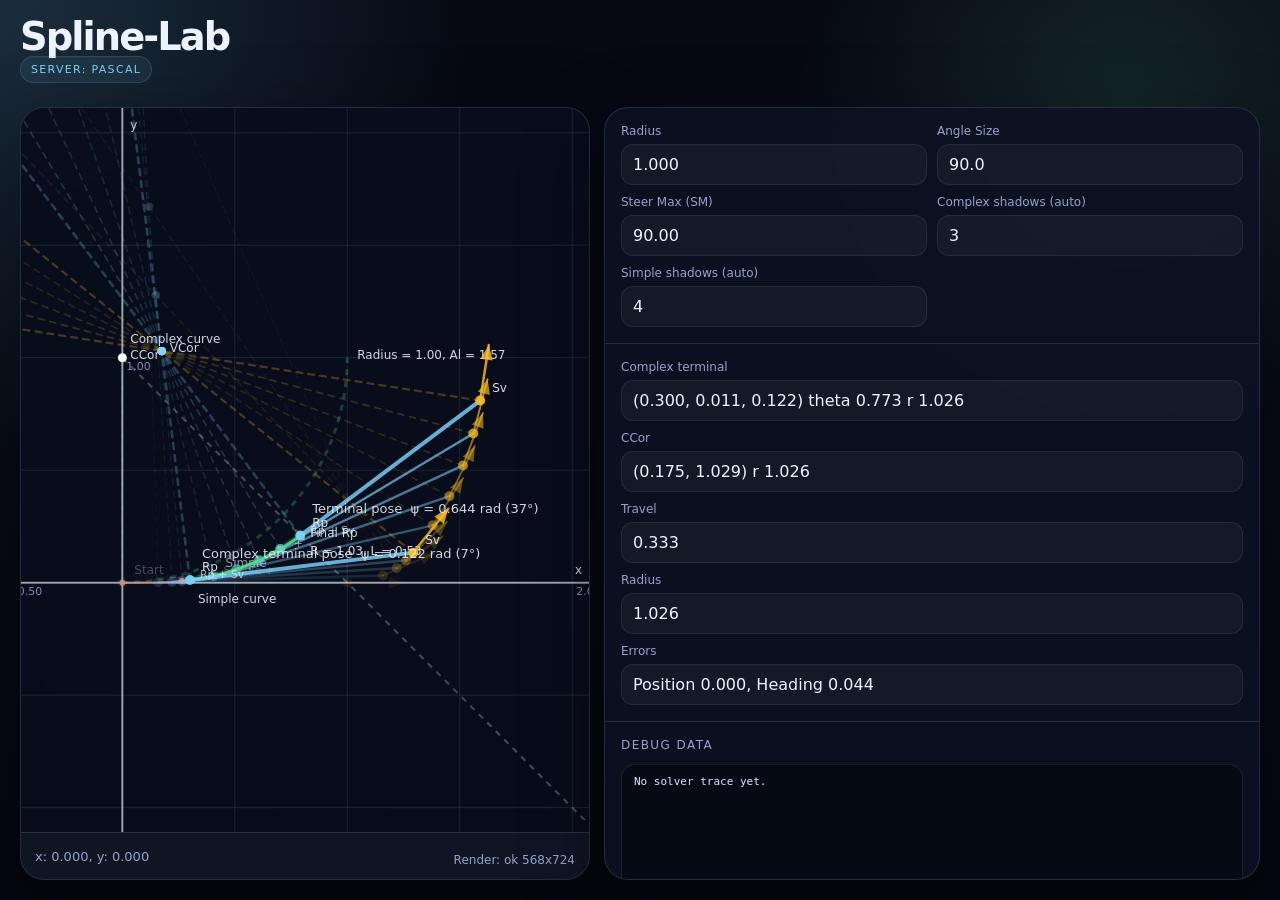
==== spline-lab.html @ 04c1580c "Widen debug pane" ====
<!doctype html>
<html lang="en">
<head>
  <meta charset="utf-8" />
  <meta name="viewport" content="width=device-width, initial-scale=1" />
  <title>Spline-Lab</title>
  <style>
    :root {
      color-scheme: dark;
      --bg: #070b16;
      --bg-2: #0c1224;
      --panel: rgba(13, 18, 34, 0.92);
      --panel-strong: rgba(18, 25, 46, 0.98);
      --line: rgba(157, 173, 212, 0.18);
      --line-strong: rgba(157, 173, 212, 0.28);
      --text: #edf3ff;
      --muted: #95a2c9;
      --accent: #7dd3fc;
      --accent-2: #7ef0bf;
      --warn: #fbbf24;
      --danger: #fb7185;
      --shadow: 0 24px 80px rgba(0, 0, 0, 0.42);
    }
    * { box-sizing: border-box; }
    html, body {
      margin: 0;
      width: 100%;
      min-height: 100%;
      background:
        radial-gradient(circle at top left, rgba(125, 211, 252, 0.18), transparent 30%),
        radial-gradient(circle at 88% 12%, rgba(126, 240, 191, 0.12), transparent 24%),
        linear-gradient(180deg, #060914 0%, var(--bg) 55%, #05070f 100%);
      color: var(--text);
      font-family: Inter, ui-sans-serif, system-ui, -apple-system, BlinkMacSystemFont, "Segoe UI", sans-serif;
      overflow: hidden;
    }
    button, input {
      font: inherit;
    }
    .app {
      height: 100vh;
      display: grid;
      grid-template-rows: auto 1fr;
    }
    .topbar {
      display: flex;
      justify-content: space-between;
      gap: 18px;
      align-items: start;
      padding: 18px 20px 14px;
    }
    .titleblock h1 {
      margin: 0;
      font-size: clamp(24px, 3vw, 40px);
      line-height: 0.98;
      letter-spacing: -0.05em;
    }
    .eyebrow {
      display: inline-flex;
      align-items: center;
      gap: 8px;
      margin-bottom: 10px;
      padding: 6px 10px;
      border-radius: 999px;
      border: 1px solid var(--line);
      background: rgba(125, 211, 252, 0.08);
      color: var(--accent);
      font-size: 11px;
      text-transform: uppercase;
      letter-spacing: 0.12em;
    }
    .status {
      display: flex;
      flex-wrap: wrap;
      justify-content: flex-end;
      gap: 10px;
      color: var(--muted);
      font-size: 13px;
    }
    .pill {
      padding: 8px 10px;
      border-radius: 999px;
      background: rgba(255, 255, 255, 0.04);
      border: 1px solid rgba(255, 255, 255, 0.06);
      backdrop-filter: blur(10px);
    }
    .workspace {
      min-height: 0;
      display: grid;
      grid-template-columns: minmax(0, 1fr) 656px;
      gap: 14px;
      padding: 0 20px 20px;
    }
    .stage-shell, .side {
      min-height: 0;
      border: 1px solid var(--line);
      border-radius: 24px;
      background: var(--panel);
      box-shadow: var(--shadow);
      overflow: hidden;
      backdrop-filter: blur(12px);
    }
    .stage-shell {
      position: relative;
      display: grid;
      grid-template-rows: auto 1fr auto;
    }
    .toolbar {
      display: flex;
      flex-wrap: wrap;
      gap: 10px;
      padding: 14px;
      border-bottom: 1px solid var(--line);
      background: linear-gradient(180deg, rgba(255,255,255,0.03), transparent);
    }
    .toolbar:empty {
      height: 0;
      min-height: 0;
      padding: 0;
      border-bottom: 0;
      background: none;
      overflow: hidden;
    }
    .stage-wrap {
      position: relative;
      min-height: 0;
      overflow: hidden;
    }
    canvas {
      position: absolute;
      inset: 0;
      display: block;
      width: 100%;
      height: 100%;
      cursor: crosshair;
    }
    .hint {
      display: flex;
      justify-content: space-between;
      gap: 12px;
      align-items: center;
      padding: 12px 14px;
      color: var(--muted);
      border-top: 1px solid var(--line);
      font-size: 13px;
      background: rgba(255, 255, 255, 0.02);
    }
    .side {
      display: grid;
      grid-template-rows: auto auto 1fr;
    }
    .side-head {
      padding: 16px;
      border-bottom: 1px solid var(--line);
    }
    .side-head h2 {
      margin: 0;
      font-size: 18px;
      letter-spacing: -0.04em;
    }
    .side-head p {
      margin: 8px 0 0;
      color: var(--muted);
      font-size: 13px;
      line-height: 1.5;
    }
    .panel {
      padding: 16px;
      border-bottom: 1px solid var(--line);
    }
    .panel:last-child {
      border-bottom: 0;
    }
    .panel-title {
      margin: 0 0 12px;
      font-size: 12px;
      text-transform: uppercase;
      letter-spacing: 0.12em;
      color: var(--muted);
    }
    .controls {
      display: grid;
      grid-template-columns: 1fr 1fr;
      gap: 10px;
    }
    .control {
      display: grid;
      gap: 6px;
    }
    .control.full {
      grid-column: 1 / -1;
    }
    .control.compact {
      gap: 4px;
    }
    .control.compact label {
      font-size: 11px;
    }
    label {
      font-size: 12px;
      color: var(--muted);
    }
    input[type="number"], input[type="text"], input[type="color"] {
      width: 100%;
      border-radius: 12px;
      border: 1px solid rgba(255, 255, 255, 0.08);
      background: rgba(255, 255, 255, 0.04);
      color: var(--text);
      padding: 10px 11px;
      outline: none;
    }
    input[type="range"] {
      width: 100%;
    }
    .stats {
      display: grid;
      grid-template-columns: repeat(2, minmax(0, 1fr));
      gap: 10px;
    }
    .stat {
      padding: 12px;
      border-radius: 16px;
      background: rgba(255, 255, 255, 0.03);
      border: 1px solid rgba(255, 255, 255, 0.06);
    }
    .stat .k {
      color: var(--muted);
      font-size: 11px;
      text-transform: uppercase;
      letter-spacing: 0.1em;
    }
    .stat .v {
      margin-top: 8px;
      font-size: 20px;
      font-weight: 700;
      letter-spacing: -0.03em;
    }
    .json {
      width: 100%;
      min-height: 130px;
      resize: vertical;
      border-radius: 14px;
      border: 1px solid rgba(255, 255, 255, 0.08);
      background: rgba(4, 8, 16, 0.6);
      color: #dce7ff;
      padding: 12px;
      font-family: ui-monospace, SFMono-Regular, Menlo, Monaco, Consolas, monospace;
      font-size: 12px;
      line-height: 1.5;
    }
    .debug-data {
      margin: 0;
      padding: 10px 12px;
      min-height: 150px;
      max-height: 280px;
      overflow: auto;
      border-radius: 14px;
      border: 1px solid rgba(255, 255, 255, 0.08);
      background: rgba(4, 8, 16, 0.6);
      color: #dce7ff;
      font-family: ui-monospace, SFMono-Regular, Menlo, Monaco, Consolas, monospace;
      font-size: 11px;
      line-height: 1.28;
      white-space: pre;
    }
    @media (max-width: 1080px) {
      html, body { overflow: auto; }
      .app { height: auto; min-height: 100vh; }
      .workspace {
        grid-template-columns: 1fr;
      }
      .stage-shell {
        min-height: 66vh;
      }
    }
  </style>
</head>
<body>
  <div class="app">
    <header class="topbar">
      <div class="titleblock">
        <h1>Spline-Lab</h1>
        <div class="eyebrow">Server: Pascal</div>
      </div>
    </header>

    <main class="workspace">
      <section class="stage-shell">
        <div class="toolbar" aria-hidden="true"></div>
        <div class="stage-wrap">
          <canvas id="stage"></canvas>
        </div>
        <div class="hint">
          <div id="coordsReadout">x: 0.00, y: 0.00</div>
          <div id="renderStatus" class="sub" style="margin-top: 8px; font-size: 12px;"></div>
        </div>
      </section>

      <aside class="side">
        <section class="panel">
          <div class="controls">
            <div class="control">
              <label for="arcRadius">Radius</label>
              <input id="arcRadius" type="number" min="-100" max="100" step="0.001" value="1.000" inputmode="decimal" />
            </div>
            <div class="control">
              <label for="arcAngle">Angle Size</label>
              <input id="arcAngle" type="number" min="0" max="180" step="0.1" value="90.0" inputmode="decimal" />
            </div>
            <div class="control">
              <label for="arcSteerMax">Steer Max (SM)</label>
              <input id="arcSteerMax" type="number" min="45" max="90" step="1" value="90.00" inputmode="decimal" />
            </div>
            <div class="control">
              <label for="arcComplexShadowCount">Complex shadows (auto)</label>
              <input id="arcComplexShadowCount" type="number" min="0" max="256" step="1" value="0" inputmode="numeric" readonly />
            </div>
            <div class="control">
              <label for="arcSimpleShadowCount">Simple shadows (auto)</label>
              <input id="arcSimpleShadowCount" type="number" min="0" max="256" step="1" value="0" inputmode="numeric" readonly />
            </div>
          </div>
        </section>

        <section class="panel">
          <div id="dependentList" class="controls"></div>
        </section>

        <section class="panel">
          <div class="panel-title">Debug Data</div>
          <pre id="debugData" class="debug-data">No solver trace yet.</pre>
        </section>

      </aside>
    </main>
  </div>

  <script>
    const STORAGE_KEY = "vehicle-vector-lab-state-v1";
    const canvas = document.getElementById("stage");
    const ctx = canvas.getContext("2d");
    const arcRadiusInput = document.getElementById("arcRadius");
    const arcAngleInput = document.getElementById("arcAngle");
    const arcSteerMaxInput = document.getElementById("arcSteerMax");
    const arcComplexShadowCountInput = document.getElementById("arcComplexShadowCount");
    const arcSimpleShadowCountInput = document.getElementById("arcSimpleShadowCount");
    const dependentList = document.getElementById("dependentList");
    const debugData = document.getElementById("debugData");
    const jsonOutput = document.getElementById("jsonOutput");
    const coordsReadout = document.getElementById("coordsReadout");
    const renderStatus = document.getElementById("renderStatus");
    const poseSampleCache = new Map();

    const COLORS = ["#7dd3fc", "#7ef0bf", "#fbbf24", "#fb7185", "#c084fc", "#f97316"];
    const randomId = () => {
      if (window.crypto && typeof crypto.randomUUID === "function") {
        return crypto.randomUUID();
      }
      return `id-${Date.now().toString(36)}-${Math.random().toString(36).slice(2, 10)}`;
    };

    const state = loadState() ?? createDefaultState();
    Object.defineProperty(state, "vehicle", {
      get() {
        return state.Vehicles[0] || null;
      },
      set(value) {
        state.Vehicles[0] = value;
      }
    });
    let needsRender = true;
    let animationFrame = 0;
    let drag = null;
    let dependentListDirty = true;
    let initialized = false;
    let initialVehicleSequenceFitPending = true;

    function createCoord(X = 0, Y = 0, Psi = 0, length = 1, label = "Coord", color = "#7dd3fc") {
      const coord = {
        X: Number(X) || 0,
        Y: Number(Y) || 0,
        Psi: Number(Psi) || 0,
        length: Number.isFinite(Number(length)) ? Number(length) : 1,
        label,
        color
      };
      Object.defineProperties(coord, {
        x: {
          get() { return coord.X; },
          set(value) { coord.X = Number(value) || 0; }
        },
        y: {
          get() { return coord.Y; },
          set(value) { coord.Y = Number(value) || 0; }
        },
        angle: {
          get() { return coord.Psi; },
          set(value) { coord.Psi = Number(value) || 0; }
        }
      });
      return coord;
    }

    function createVehicle(overrides = {}) {
      const vehicle = {
        Rp: overrides.Rp ? normalizeCoord(overrides.Rp, { label: "Rp", length: 1, color: "#7dd3fc" }) : createCoord(0, 0, 0, 1, "Rp", "#7dd3fc"),
        Sp: overrides.Sp ? normalizeCoord(overrides.Sp, { label: "Sp", length: 0.25, color: "#fbbf24" }) : createCoord(0, 0, 0, 0.25, "Sp", "#fbbf24"),
        sl: Number.isFinite(Number(overrides.sl)) ? Number(overrides.sl) : Math.PI / 4
      };
      Object.defineProperty(vehicle, "headingChange", {
        enumerable: false,
        get() {
          return Number(vehicle.Sp?.Psi) || 0;
        },
        set(value) {
          if (!vehicle.Sp) {
            vehicle.Sp = createCoord(0, 0, 0, 0.25, "Sp", "#fbbf24");
          }
          vehicle.Sp.Psi = Number(value) || 0;
        }
      });
      Object.defineProperty(vehicle, "finalPose", {
        enumerable: false,
        configurable: true,
        writable: true,
        value: overrides.finalPose || null
      });
      return vehicle;
    }

    function createAnchorVehicle(sl = Math.PI / 4) {
      return createVehicle({
        Rp: createCoord(0, 0, 0, 1, "Rp", "#7dd3fc"),
        Sp: createCoord(0, 0, 0, 0.25, "Sp", "#fbbf24"),
        sl
      });
    }

    function createDefaultState() {
      return {
        view: { scale: 150, offsetX: 0, offsetY: 0 },
        radius: 4,
        ui: { guides: true, vehicle: true },
        arc: { radius: 1, deltaPsi: Math.PI / 2, angle: Math.PI / 2, length: Math.PI / 2, steerMax: Math.PI / 2, shadowCountComplex: null, shadowCountSimple: null },
        Vehicles: [createAnchorVehicle()],
        vehicleCopies: [],
        simpleVehicleCopies: [],
        simpleArcSolution: null,
        simpleArcTrace: null,
        selectedId: null,
        vectors: []
      };
    }

    function loadState() {
      try {
        const raw = localStorage.getItem(STORAGE_KEY);
        if (!raw) return null;
        const parsed = JSON.parse(raw);
        if (!parsed || typeof parsed !== "object") return null;
        const defaultState = createDefaultState();
        const parsedVehicle = parsed.vehicle || {};
        const parsedVehicles = Array.isArray(parsed.Vehicles) ? parsed.Vehicles : (parsed.vehicle ? [parsed.vehicle] : []);
        const normalizedVehicles = parsedVehicles.length
          ? parsedVehicles.map(normalizeVehicle)
          : defaultState.Vehicles.map(normalizeVehicle);
        if (normalizedVehicles[0]) {
          normalizedVehicles[0] = createAnchorVehicle(normalizedVehicles[0].sl);
        }
        return {
          ...defaultState,
          ...parsed,
          radius: Number.isFinite(Number(parsed.radius))
            ? Number(parsed.radius)
            : (Number.isFinite(Number(parsedVehicle.radius))
              ? Number(parsedVehicle.radius)
              : defaultState.radius),
          view: { ...defaultState.view, ...(parsed.view || {}) },
          ui: { ...defaultState.ui, ...(parsed.ui || {}), vehicle: true },
          arc: {
            ...defaultState.arc,
            ...(parsed.arc || {}),
            shadowCountComplex: Number.isFinite(Number(parsed.arc?.shadowCountComplex))
              ? Number(parsed.arc.shadowCountComplex)
              : defaultState.arc.shadowCountComplex,
            shadowCountSimple: Number.isFinite(Number(parsed.arc?.shadowCountSimple))
              ? Number(parsed.arc.shadowCountSimple)
              : defaultState.arc.shadowCountSimple,
            steerMax: normalizeSteerMax(Number.isFinite(Number(parsed.arc?.steerMax))
              ? Number(parsed.arc.steerMax)
              : defaultState.arc.steerMax),
            deltaPsi: snapDeltaPsiToWholeDegrees(Number.isFinite(Number(parsed.arc?.deltaPsi))
              ? Number(parsed.arc.deltaPsi)
              : (Number.isFinite(Number(parsed.arc?.angle))
                ? Number(parsed.arc.angle)
                : (Number.isFinite(Number(parsed.arc?.length)) && Number.isFinite(Number(parsed.arc?.radius))
                  ? Number(parsed.arc.length) / Math.max(1e-9, Math.abs(Number(parsed.arc.radius)))
                  : defaultState.arc.deltaPsi))),
            angle: snapDeltaPsiToWholeDegrees(Number.isFinite(Number(parsed.arc?.deltaPsi))
              ? Number(parsed.arc.deltaPsi)
              : (Number.isFinite(Number(parsed.arc?.angle))
                ? Number(parsed.arc.angle)
                : (Number.isFinite(Number(parsed.arc?.length)) && Number.isFinite(Number(parsed.arc?.radius))
                  ? Number(parsed.arc.length) / Math.max(1e-9, Math.abs(Number(parsed.arc.radius)))
                  : defaultState.arc.angle))),
            length: Math.abs(Number(Number.isFinite(Number(parsed.arc?.radius)) ? Number(parsed.arc.radius) : defaultState.arc.radius))
              * snapDeltaPsiToWholeDegrees(Number.isFinite(Number(parsed.arc?.deltaPsi))
                ? Number(parsed.arc.deltaPsi)
                : (Number.isFinite(Number(parsed.arc?.angle))
                  ? Number(parsed.arc.angle)
                  : (Number.isFinite(Number(parsed.arc?.length)) && Number.isFinite(Number(parsed.arc?.radius))
                    ? Number(parsed.arc.length) / Math.max(1e-9, Math.abs(Number(parsed.arc.radius)))
                    : defaultState.arc.deltaPsi)))
          },
          Vehicles: normalizedVehicles,
        vehicleCopies: [],
        simpleVehicleCopies: [],
        simpleArcSolution: null,
        simpleArcTrace: null,
        vectors: normalizeVectors(Array.isArray(parsed.vectors) ? parsed.vectors : defaultState.vectors),
      };
      } catch {
        return null;
      }
    }

    function normalizeCoord(coord, defaults = {}) {
      const X = Number.isFinite(Number(coord?.X)) ? Number(coord.X) : (Number.isFinite(Number(coord?.x)) ? Number(coord.x) : Number(defaults.X) || 0);
      const Y = Number.isFinite(Number(coord?.Y)) ? Number(coord.Y) : (Number.isFinite(Number(coord?.y)) ? Number(coord.y) : Number(defaults.Y) || 0);
      const Psi = Number.isFinite(Number(coord?.Psi)) ? Number(coord.Psi) : (Number.isFinite(Number(coord?.angle)) ? Number(coord.angle) : Number(defaults.Psi) || 0);
      const length = Number.isFinite(Number(coord?.length)) ? Number(coord.length) : (Number.isFinite(Number(defaults.length)) ? Number(defaults.length) : 1);
      const label = coord?.label || defaults.label || "Coord";
      const color = coord?.color || defaults.color || "#7dd3fc";
      return createCoord(X, Y, Psi, length, label, color);
    }

    function normalizeVehicle(vehicle) {
      const raw = vehicle || {};
      const rpSource = raw.Rp || raw.rp || raw.rear || raw;
      const spSource = raw.Sp || raw.sp || {};
      const rp = normalizeCoord(rpSource, { label: "Rp", length: 1, color: "#7dd3fc" });
      const sp = normalizeCoord(spSource, { label: "Sp", length: 0.25, color: "#fbbf24" });
      if (!Number.isFinite(Number(spSource?.Psi)) && Number.isFinite(Number(raw.headingChange))) {
        sp.Psi = Number(raw.headingChange) || 0;
      }
      if (!Number.isFinite(Number(sp.Psi))) {
        sp.Psi = 0;
      }
      return createVehicle({
        Rp: rp,
        Sp: sp,
        sl: Number.isFinite(Number(raw.sl)) ? Number(raw.sl) : 0.01,
        finalPose: null
      });
    }

    function normalizeVector(vector) {
      const angle = Number(vector?.angle) || 0;
      return {
        ...vector,
        angle: Math.abs(angle) > Math.PI * 2 ? degToRad(angle) : angle
      };
    }

    function normalizeVectors(vectors) {
      const cleaned = [];
      for (const vector of vectors) {
        const normalized = normalizeVector(vector);
        if (normalized.label === "Veh" || normalized.label === "Vehicle vector" || normalized.label === "Heading" || normalized.label === "Sv" || normalized.label === "Steer vector") continue;
        cleaned.push(normalized);
      }
      return cleaned;
    }

    function isSteerVector(vector) {
      return vector?.label === "Sv" || vector?.label === "Steer vector";
    }

    function isThetaVector(vector) {
      return isSteerVector(vector);
    }

    function normalizeVehicleCopies(copies) {
      return copies
        .map(copy => ({
          id: copy?.id || randomId(),
          x: Number(copy?.x) || 0,
          y: Number(copy?.y) || 0,
          angle: Number(copy?.angle) || 0,
          theta: Number(copy?.theta) || 0,
          radius: Number(copy?.radius) || 0,
          curveLength: Number(copy?.curveLength) || 0,
          label: copy?.label || "Veh",
          steerLabel: copy?.steerLabel || "Sv"
        }))
        .filter(copy => Number.isFinite(copy.x) && Number.isFinite(copy.y) && Number.isFinite(copy.angle));
    }

    const vehiclePoseQuadratureNodes = [
      -0.9602898564975363,
      -0.7966664774136267,
      -0.525532409916329,
      -0.1834346424956498,
      0.1834346424956498,
      0.525532409916329,
      0.7966664774136267,
      0.9602898564975363
    ];

    const vehiclePoseQuadratureWeights = [
      0.10122853629037626,
      0.22238103445337448,
      0.31370664587788727,
      0.36268378337836196,
      0.36268378337836196,
      0.31370664587788727,
      0.22238103445337448,
      0.10122853629037626
    ];

    const vehiclePoseBesselCache = {
      slew: NaN,
      limit: -1,
      values: []
    };

    function complexAdd(a, b) {
      return { re: a.re + b.re, im: a.im + b.im };
    }

    function complexScale(a, scale) {
      return { re: a.re * scale, im: a.im * scale };
    }

    function complexMul(a, b) {
      return {
        re: a.re * b.re - a.im * b.im,
        im: a.re * b.im + a.im * b.re
      };
    }

    function complexExp(angle) {
      return { re: Math.cos(angle), im: Math.sin(angle) };
    }

    function powMinusI(power) {
      switch ((((power % 4) + 4) % 4)) {
        case 0: return { re: 1, im: 0 };
        case 1: return { re: 0, im: -1 };
        case 2: return { re: -1, im: 0 };
        default: return { re: 0, im: 1 };
      }
    }

    function besselJ(order, x) {
      const n = Math.abs(Math.trunc(order));
      if (x === 0) return n === 0 ? 1 : 0;
      let term = Math.pow(x / 2, n) / factorial(n);
      let sum = term;
      const x2 = -(x * x) / 4;
      for (let m = 1; m < 80; m += 1) {
        term *= x2 / (m * (m + n));
        sum += term;
        if (Math.abs(term) < Math.abs(sum) * 1e-13 + 1e-15) break;
      }
      return order < 0 && (n % 2 === 1) ? -sum : sum;
    }

    function factorial(n) {
      let result = 1;
      for (let i = 2; i <= n; i += 1) result *= i;
      return result;
    }

    function getBesselTable(slew, limit) {
      if (vehiclePoseBesselCache.slew === slew && vehiclePoseBesselCache.limit >= limit) {
        return vehiclePoseBesselCache.values;
      }
      const values = [];
      for (let order = 0; order <= limit; order += 1) {
        values[order] = besselJ(order, 1 / slew);
      }
      vehiclePoseBesselCache.slew = slew;
      vehiclePoseBesselCache.limit = limit;
      vehiclePoseBesselCache.values = values;
      return values;
    }

    function integrateVehiclePoseFront(vehicleVector, distance) {
      const slew = Number(state.vehicle.sl) || 0;
      const invSlew = 1 / slew;
      const phase = invSlew;
      const travel = distance;
      const phaseSpan = slew * travel;
      const harmonicLimit = Math.max(12, Math.ceil(Math.abs(invSlew) + 24));
      const besselValues = getBesselTable(slew, harmonicLimit + 1);
      let integral = { re: 0, im: 0 };

      for (let m = -harmonicLimit; m <= harmonicLimit; m += 1) {
        const besselOrder = m - 1;
        const besselValue = besselValues[Math.abs(besselOrder)] || 0;
        const besselTerm = besselOrder < 0 && (Math.abs(besselOrder) % 2 === 1) ? -besselValue : besselValue;
        const harmonic = m === 0
          ? { re: phaseSpan, im: 0 }
          : {
              re: Math.sin(m * phaseSpan) / m,
              im: (1 - Math.cos(m * phaseSpan)) / m
            };
        const term = complexMul(
          complexMul(powMinusI(m - 1), { re: besselTerm, im: 0 }),
          harmonic
        );
        integral = complexAdd(integral, term);
      }

      integral = complexScale(integral, 1 / slew);
      const front = complexMul(complexExp(phase), integral);
      const bodyDelta = (2 * Math.sin(phaseSpan / 2) ** 2) / slew;
      const bodyVector = complexExp(bodyDelta);
      const localRear = {
        re: 1 + front.re - bodyVector.re,
        im: front.im - bodyVector.im
      };
      return {
        x: localRear.re,
        y: localRear.im,
        angle: bodyDelta,
        theta: slew * travel
      };
    }

    function integrateVehiclePoseFallback(vehicleVector, distance) {
      const slew = Number(state.vehicle.sl) || 0;
      const travel = distance;
      const bodyDelta = slew === 0 ? 0 : (2 * Math.sin((slew * travel) / 2) ** 2) / slew;
      const integralNodes = vehiclePoseQuadratureNodes;
      const integralWeights = vehiclePoseQuadratureWeights;
      const halfTravel = travel / 2;
      let frontX = 1;
      let frontY = 0;

      for (let i = 0; i < integralNodes.length; i += 1) {
        const s = halfTravel * (integralNodes[i] + 1);
        const phase = slew * s + (slew === 0 ? 0 : (2 * Math.sin((slew * s) / 2) ** 2) / slew);
        frontX += integralWeights[i] * Math.cos(phase) * halfTravel;
        frontY += integralWeights[i] * Math.sin(phase) * halfTravel;
      }

      const rearX = frontX - Math.cos(bodyDelta);
      const rearY = frontY - Math.sin(bodyDelta);
      return {
        x: rearX,
        y: rearY,
        angle: bodyDelta,
        theta: slew * travel
      };
    }

    function sampleVehiclePose(vehicleVector, distance) {
      const curveLength = Math.max(0, getCurveLengthFromGeometry(getVehicleGeometry()));
      const slew = Number(state.vehicle.sl) || 0;
      const baseX = Number(vehicleVector?.x) || 0;
      const baseY = Number(vehicleVector?.y) || 0;
      const localPose = Math.abs(slew) < 0.001
        ? integrateVehiclePoseFallback(vehicleVector, distance)
        : integrateVehiclePoseFront(vehicleVector, distance);
      const baseAngle = Number(vehicleVector?.angle) || 0;
      const cosBase = Math.cos(baseAngle);
      const sinBase = Math.sin(baseAngle);
      return {
        x: baseX + localPose.x * cosBase - localPose.y * sinBase,
        y: baseY + localPose.x * sinBase + localPose.y * cosBase,
        angle: baseAngle + localPose.angle,
        theta: localPose.theta,
        radius: Number(state.radius) || 0,
        curveLength
      };
    }

    function buildVehicleCopies(vehicleVector = getVehicleVector(), terminalPose = getActiveVehicle()?.finalPose, curveLengthOverride = getCurveLengthFromGeometry(getVehicleGeometry())) {
      if (!vehicleVector) return [];
      const curveLength = Math.max(0, Number(curveLengthOverride) || 0);
      const slew = Number(getActiveVehicle()?.sl) || 0;
      return buildVehicleCopiesForSlew(vehicleVector, curveLength, slew, Number(state.radius) || 0, terminalPose);
    }

    function buildVehicleCopiesForSlew(vehicleVector, curveLength, slew, radius = 0, terminalPose = null) {
      const sampleCount = curveLength === 0 ? 1 : Math.max(6, Math.ceil(curveLength * 4));
      const copies = [];
      for (let i = 0; i < sampleCount; i += 1) {
        const t = sampleCount === 1 ? 0 : i / (sampleCount - 1);
        const pose = sampleVehiclePoseForSlew(vehicleVector, curveLength * t, slew, curveLength, radius);
        copies.push({
          id: `vehicle-copy-${sampleCount}-${i}`,
          x: pose.x,
          y: pose.y,
          angle: pose.angle,
          theta: i === 0 ? 0 : pose.theta,
          radius: pose.radius,
          curveLength: pose.curveLength,
          label: "Veh",
          steerLabel: "Sv",
          pathDistance: curveLength * t
        });
      }
      return copies;
    }

    function sampleVehiclePoseForSlew(vehicleVector, distance, slew = 0, curveLength = 0, radius = 0) {
      const baseX = Number(vehicleVector?.x) || 0;
      const baseY = Number(vehicleVector?.y) || 0;
      const baseAngle = Number(vehicleVector?.angle) || 0;
      const cacheKey = [
        baseX,
        baseY,
        baseAngle,
        Number(distance) || 0,
        Number(slew) || 0,
        Number(curveLength) || 0,
        Number(radius) || 0
      ].join("|");
      if (poseSampleCache.has(cacheKey)) {
        return { ...poseSampleCache.get(cacheKey) };
      }

      try {
        const params = new URLSearchParams({
          baseX: String(baseX),
          baseY: String(baseY),
          baseAngle: String(baseAngle),
          distance: String(Number(distance) || 0),
          slew: String(Number(slew) || 0),
          curveLength: String(Number(curveLength) || 0),
          radius: String(Number(radius) || 0)
        });
        const xhr = new XMLHttpRequest();
        xhr.open("GET", `/api/sample-pose?${params.toString()}`, false);
        xhr.send(null);
        if (xhr.status >= 200 && xhr.status < 300 && xhr.responseText) {
          const parsed = JSON.parse(xhr.responseText);
          const pose = parsed?.pose || null;
          if (pose) {
            const result = {
              x: Number(pose.x) || 0,
              y: Number(pose.y) || 0,
              angle: Number(pose.angle) || 0,
              theta: Number(pose.theta) || 0,
              radius: Number(pose.radius) || 0,
              curveLength: Number(pose.curveLength) || 0
            };
            poseSampleCache.set(cacheKey, result);
            return { ...result };
          }
        }
      } catch (error) {
        // Fall back to the local integrator if the server API is unavailable.
      }

      const localPose = Math.abs(slew) < 0.001
        ? integrateVehiclePoseFallbackForSlew(slew, distance)
        : integrateVehiclePoseFrontForSlew(slew, distance);
      const cosBase = Math.cos(baseAngle);
      const sinBase = Math.sin(baseAngle);
      const result = {
        x: baseX + localPose.x * cosBase - localPose.y * sinBase,
        y: baseY + localPose.x * sinBase + localPose.y * cosBase,
        angle: baseAngle + localPose.angle,
        theta: localPose.theta,
        radius,
        curveLength
      };
      poseSampleCache.set(cacheKey, result);
      return { ...result };
    }

    function integrateVehiclePoseFrontForSlew(slew, distance) {
      const invSlew = 1 / slew;
      const phase = invSlew;
      const travel = distance;
      const phaseSpan = slew * travel;
      const harmonicLimit = Math.max(12, Math.ceil(Math.abs(invSlew) + 24));
      const besselValues = getBesselTable(slew, harmonicLimit + 1);
      let integral = { re: 0, im: 0 };

      for (let m = -harmonicLimit; m <= harmonicLimit; m += 1) {
        const besselOrder = m - 1;
        const besselValue = besselValues[Math.abs(besselOrder)] || 0;
        const besselTerm = besselOrder < 0 && (Math.abs(besselOrder) % 2 === 1) ? -besselValue : besselValue;
        const harmonic = m === 0
          ? { re: phaseSpan, im: 0 }
          : {
              re: Math.sin(m * phaseSpan) / m,
              im: (1 - Math.cos(m * phaseSpan)) / m
            };
        const term = complexMul(
          complexMul(powMinusI(m - 1), { re: besselTerm, im: 0 }),
          harmonic
        );
        integral = complexAdd(integral, term);
      }

      integral = complexScale(integral, 1 / slew);
      const front = complexMul(complexExp(phase), integral);
      const bodyDelta = (2 * Math.sin(phaseSpan / 2) ** 2) / slew;
      const bodyVector = complexExp(bodyDelta);
      const localRear = {
        re: 1 + front.re - bodyVector.re,
        im: front.im - bodyVector.im
      };
      return {
        x: localRear.re,
        y: localRear.im,
        angle: bodyDelta,
        theta: slew * travel
      };
    }

    function integrateVehiclePoseFallbackForSlew(slew, distance) {
      const travel = distance;
      const bodyDelta = slew === 0 ? 0 : (2 * Math.sin((slew * travel) / 2) ** 2) / slew;
      const integralNodes = vehiclePoseQuadratureNodes;
      const integralWeights = vehiclePoseQuadratureWeights;
      const halfTravel = travel / 2;
      let frontX = 1;
      let frontY = 0;

      for (let i = 0; i < integralNodes.length; i += 1) {
        const s = halfTravel * (integralNodes[i] + 1);
        const phase = slew * s + (slew === 0 ? 0 : (2 * Math.sin((slew * s) / 2) ** 2) / slew);
        frontX += integralWeights[i] * Math.cos(phase) * halfTravel;
        frontY += integralWeights[i] * Math.sin(phase) * halfTravel;
      }

      const rearX = frontX - Math.cos(bodyDelta);
      const rearY = frontY - Math.sin(bodyDelta);
      return {
        x: rearX,
        y: rearY,
        angle: bodyDelta,
        theta: slew * travel
      };
    }

    function evaluateVehicleStampedPathForSl(candidateSl, vehicleVector = getVehicleVector(), geometry = state.vehicle) {
      if (!vehicleVector) return [];
      const curveLength = Math.max(0, getCurveLengthFromGeometry(geometry));
      return buildVehicleCopiesForSlew(vehicleVector, curveLength, Number(candidateSl) || 0, Number(geometry?.radius) || 0);
    }

    function getCurrentTurnBisectorGeometry(vehicleVector = getVehicleVector(), geometry = state.vehicle) {
      const radius = Number(geometry?.radius) || 0;
      const curveLength = Math.max(0, getCurveLengthFromGeometry(geometry));
      if (!vehicleVector || radius === 0) {
        return {
          valid: false,
          radius,
          curveLength,
          turnAngle: 0,
          center: null,
          bisectorAngle: 0,
          bisectorOrigin: null,
          bisectorDir: null
        };
      }
      const turnAngle = curveLength / radius;
      const center = getVehicleCorPoint(geometry);
      const startAngle = radius >= 0 ? -Math.PI / 2 : Math.PI / 2;
      const bisectorAngle = startAngle + turnAngle / 2;
      const bisectorDir = {
        x: Math.cos(bisectorAngle),
        y: Math.sin(bisectorAngle)
      };
      const bisectorNormal = {
        x: -bisectorDir.y,
        y: bisectorDir.x
      };
      return {
        valid: true,
        radius,
        curveLength,
        turnAngle,
        center,
        startAngle,
        bisectorAngle,
        bisectorOrigin: center,
        bisectorDir,
        bisectorNormal
      };
    }

    function getVehicleCorPoint(geometry = state.vehicle) {
      const radius = Number(geometry?.radius) || 0;
      return { x: 0, y: radius };
    }

    function getVehicleBisectorContactSolution(vehicleVector = getVehicleVector(), geometry = state.vehicle) {
      const activeVehicle = getActiveVehicle();
      if (!vehicleVector || !activeVehicle) return null;
      const solved = solveVehicleSlForBisectorAlignment(getSolverInitialSl(activeVehicle.sl), vehicleVector, geometry);
      if (!solved?.success || !solved.evaluation) return null;
      const coordinate = solved.evaluation.cor || {
        x: Number(solved.evaluation.endPose?.x) || 0,
        y: Number(solved.evaluation.endPose?.y) || 0
      };
      return {
        coordinate,
        svTravelDistance: Number(solved.curveLength) || 0,
        cor: solved.evaluation.cor || getVehicleCorPoint(geometry),
        sl: Number(solved.sl) || 0,
        headingChange: Number(solved.headingChange) || 0,
        success: true
      };
    }

    function scoreVehicleBisectorAlignment(evaluation, geometry = state.vehicle) {
      if (!evaluation || !evaluation.geometry?.valid) {
        return {
          score: NaN,
          lineError: NaN,
          normalizedLineError: NaN,
          perpendicularError: NaN,
          distanceScale: NaN
        };
      }
      const lineError = Number.isFinite(Number(evaluation.corDistance))
        ? Number(evaluation.corDistance)
        : Number(evaluation.rearDistance);
      const bodyAlignment = Number(evaluation.bodyAlignment);
      if (!Number.isFinite(lineError) || !Number.isFinite(bodyAlignment)) {
        return {
          score: NaN,
          lineError,
          normalizedLineError: NaN,
          perpendicularError: NaN,
          distanceScale: NaN
        };
      }
      const perpendicularError = Math.asin(clamp(bodyAlignment, -1, 1));
      const distanceScale = Math.max(
        1,
        Math.abs(Number(evaluation.geometry?.radius) || 0),
        Math.abs(Number(evaluation.geometry?.curveLength) || 0),
        Math.abs(Number(geometry?.radius) || 0),
        Math.abs(getCurveLengthFromGeometry(geometry))
      );
      const normalizedLineError = lineError / distanceScale;
      return {
        score: normalizedLineError ** 2 + perpendicularError ** 2,
        lineError,
        normalizedLineError,
        perpendicularError,
        distanceScale
      };
    }

    function normalizePointDirection(vector) {
      const length = Math.hypot(Number(vector?.x) || 0, Number(vector?.y) || 0);
      if (!length) return null;
      return {
        x: (Number(vector?.x) || 0) / length,
        y: (Number(vector?.y) || 0) / length
      };
    }

    function dot2(a, b) {
      return (Number(a?.x) || 0) * (Number(b?.x) || 0) + (Number(a?.y) || 0) * (Number(b?.y) || 0);
    }

    function cross2(a, b) {
      return (Number(a?.x) || 0) * (Number(b?.y) || 0) - (Number(a?.y) || 0) * (Number(b?.x) || 0);
    }

    function findPolylineBisectorIntersection(polyline, bisectorOrigin, bisectorDir) {
      if (!Array.isArray(polyline) || polyline.length < 2 || !bisectorOrigin || !bisectorDir) return null;
      const lineDir = normalizePointDirection(bisectorDir);
      if (!lineDir) return null;
      let best = null;
      let pathDistance = 0;

      for (let i = 0; i < polyline.length - 1; i += 1) {
        const a = polyline[i];
        const b = polyline[i + 1];
        const segment = { x: b.x - a.x, y: b.y - a.y };
        const denom = cross2(segment, lineDir);
        if (Math.abs(denom) < 1e-12) {
          pathDistance += Math.hypot(segment.x, segment.y);
          continue;
        }
        const diff = { x: bisectorOrigin.x - a.x, y: bisectorOrigin.y - a.y };
        const u = cross2(diff, lineDir) / denom;
        const v = cross2(diff, segment) / denom;
        if (u < -1e-9 || u > 1 + 1e-9 || v < -1e-9) {
          pathDistance += Math.hypot(segment.x, segment.y);
          continue;
        }
        const clampedU = clamp(u, 0, 1);
        const intersection = {
          x: a.x + segment.x * clampedU,
          y: a.y + segment.y * clampedU
        };
        const tangent = normalizePointDirection(segment);
        const candidate = {
          point: intersection,
          tangent,
          segmentIndex: i,
          segmentT: clampedU,
          pathDistance: pathDistance + Math.hypot(segment.x, segment.y) * clampedU,
          lineT: v
        };
        if (!best || candidate.pathDistance < best.pathDistance) {
          best = candidate;
        }
        pathDistance += Math.hypot(segment.x, segment.y);
      }

      return best;
    }

    function resolveFinalVehiclePose(vehicleVector, geometry, terminalPose) {
      if (!terminalPose) return null;
      return {
        x: Number(terminalPose.x) || 0,
        y: Number(terminalPose.y) || 0,
        angle: Number(terminalPose.angle) || 0,
        theta: Number(terminalPose.theta) || 0,
        radius: Number(geometry?.radius) || 0,
        curveLength: getCurveLengthFromGeometry(geometry)
      };
    }

    function solveVehicleHeadingChangeForBisectorAlignment(candidateSl, vehicleVector = getVehicleVector(), geometry = state.vehicle) {
      const bisectorGeometry = getCurrentTurnBisectorGeometry(vehicleVector, geometry);
      if (!bisectorGeometry.valid) {
        return {
          success: false,
          headingChange: NaN,
          curveLength: NaN,
          error: NaN,
          reason: "invalid-geometry",
          geometry: bisectorGeometry,
          evaluation: null,
          bracket: null,
          iterations: 0
        };
      }
      const startHeadingChange = Math.max(0, getHeadingChange(geometry));
      const maxSpan = Number.isFinite(Number(geometry?.maxHeadingChange)) ? Math.abs(Number(geometry.maxHeadingChange)) : 100;
      const initialSpan = Math.max(0.5, startHeadingChange * 0.5 + 0.5);
      const fn = (headingChange) => evaluateVehicleBisectorAlignmentError(
        candidateSl,
        vehicleVector,
        { ...geometry, headingChange }
      ).corDistance;

      const bracket = findPositiveSignChangeBracket(fn, startHeadingChange, initialSpan, maxSpan);
      if (bracket) {
        const solved = solveBracketedRoot(fn, bracket.a, bracket.b, bracket.fa, bracket.fb, {
          tolerance: 1e-7,
          maxIterations: 64
        });
        const headingChange = Math.max(0, Number.isFinite(Number(solved.root)) ? Number(solved.root) : startHeadingChange);
        const evaluation = evaluateVehicleBisectorAlignmentError(candidateSl, vehicleVector, { ...geometry, headingChange });
        return {
          success: solved.success && Number.isFinite(evaluation.corDistance) && Math.abs(evaluation.corDistance) <= 1e-7,
          headingChange,
          curveLength: getCurveLengthFromGeometry({ ...geometry, headingChange }),
          error: evaluation.corDistance,
          reason: solved.success ? "converged" : solved.reason,
          geometry: evaluation.geometry,
          evaluation,
          bracket: solved.bracket,
          iterations: solved.iterations,
          value: evaluation.corDistance
        };
      }

      const fallback = searchPositiveMinimum(
        (headingChange) => {
          const evaluation = evaluateVehicleBisectorAlignmentError(candidateSl, vehicleVector, { ...geometry, headingChange });
          const alignmentScore = scoreVehicleBisectorAlignment(evaluation, geometry);
          return Number.isFinite(alignmentScore.score) ? alignmentScore.score : Infinity;
        },
        startHeadingChange,
        maxSpan,
        5,
        21
      );
      const headingChange = Math.max(0, fallback.x);
      const evaluation = evaluateVehicleBisectorAlignmentError(candidateSl, vehicleVector, { ...geometry, headingChange });
      return {
        success: Number.isFinite(evaluation.corDistance) && Math.abs(evaluation.corDistance) <= 1e-7,
        headingChange,
        curveLength: getCurveLengthFromGeometry({ ...geometry, headingChange }),
        error: evaluation.corDistance,
        reason: "minimum-search",
        geometry: evaluation.geometry,
        evaluation,
        bracket: null,
        iterations: fallback.evaluations,
        value: evaluation.corDistance
      };
    }

    function evaluateVehicleBisectorAlignmentError(candidateSl, vehicleVector = getVehicleVector(), geometry = state.vehicle) {
      const bisectorGeometry = getCurrentTurnBisectorGeometry(vehicleVector, geometry);
      if (!bisectorGeometry.valid) {
        return {
          sl: candidateSl,
          slew: candidateSl,
          error: NaN,
          geometry: bisectorGeometry,
          intersection: null,
          endPose: null,
          complexTerminalPose: null,
          cor: null,
          complexVc: null,
          corDistance: NaN,
          rearDistance: NaN,
          bodyAlignment: NaN,
          theta: NaN,
          steeredWheelHeadingChange: NaN,
          terminalRadius: NaN,
          steeredWheelTravelDistance: NaN
        };
      }
      const curveLength = Math.max(0, getCurveLengthFromGeometry(geometry));
      const radius = Number(geometry?.radius) || 0;
      const endPose = sampleVehiclePoseForSlew(vehicleVector, curveLength, Number(candidateSl) || 0, curveLength, radius);
      const bodyDirection = normalizePointDirection({
        x: Math.cos(Number(endPose.angle) || 0),
        y: Math.sin(Number(endPose.angle) || 0)
      });
      const rear = { x: Number(endPose.x) || 0, y: Number(endPose.y) || 0 };
      const front = {
        x: rear.x + Math.cos(Number(endPose.angle) || 0),
        y: rear.y + Math.sin(Number(endPose.angle) || 0)
      };
      const cor = getVehiclePerpendicularIntersection(rear, Number(endPose.angle) || 0, front, Number(endPose.angle) + Number(endPose.theta) || 0);
      const corDistance = cor
        ? cross2(
            { x: cor.x - bisectorGeometry.bisectorOrigin.x, y: cor.y - bisectorGeometry.bisectorOrigin.y },
            bisectorGeometry.bisectorNormal || {
              x: -bisectorGeometry.bisectorDir.y,
              y: bisectorGeometry.bisectorDir.x
            }
          )
        : NaN;
      const bodyAlignment = bodyDirection ? dot2(bodyDirection, bisectorGeometry.bisectorDir) : NaN;
      const error = corDistance;
      const terminalRadius = getDerivedTerminalRadius(endPose, cor, radius);
      return {
        sl: candidateSl,
        slew: candidateSl,
        error,
        geometry: bisectorGeometry,
        pathCopies: [],
        intersection: cor,
        endPose,
        complexTerminalPose: endPose,
        cor,
        complexVc: cor,
        corDistance,
        rearDistance: corDistance,
        bodyAlignment,
        theta: Number(endPose.theta) || 0,
        steeredWheelHeadingChange: Number(endPose.theta) || 0,
        terminalRadius,
        steeredWheelTravelDistance: curveLength
      };
    }

    function evaluateVehicleCombinedAlignment(candidateSl, vehicleVector = getVehicleVector(), geometry = state.vehicle) {
      const inner = solveVehicleHeadingChangeForBisectorAlignment(candidateSl, vehicleVector, geometry);
      const evaluation = inner.evaluation || evaluateVehicleBisectorAlignmentError(candidateSl, vehicleVector, { ...geometry, headingChange: inner.headingChange });
      if (!evaluation.geometry?.valid || !Number.isFinite(evaluation.endPose?.x) || !Number.isFinite(evaluation.endPose?.y)) {
        return {
          ...evaluation,
          inner,
          bodyAngleError: NaN,
          score: NaN
        };
      }
      const alignmentScore = scoreVehicleBisectorAlignment(evaluation, geometry);
      const bodyAngleError = alignmentScore.perpendicularError;
      const score = alignmentScore.score;
      const terminalRadius = getDerivedTerminalRadius(evaluation.endPose, evaluation.cor, Number(geometry?.radius) || 0);
      return {
        ...evaluation,
        inner,
        slew: Number(evaluation.slew ?? candidateSl) || 0,
        headingChange: inner.headingChange,
        curveLength: inner.curveLength,
        theta: Number(evaluation.theta ?? evaluation.endPose?.theta) || 0,
        steeredWheelHeadingChange: Number(evaluation.steeredWheelHeadingChange ?? evaluation.endPose?.theta) || 0,
        complexTerminalPose: evaluation.complexTerminalPose || evaluation.endPose || null,
        complexVc: evaluation.complexVc || evaluation.cor || null,
        terminalRadius,
        steeredWheelTravelDistance: Number(evaluation.steeredWheelTravelDistance ?? evaluation.curveLength) || 0,
        bodyAngleError,
        lineDistanceError: alignmentScore.lineError,
        normalizedLineDistanceError: alignmentScore.normalizedLineError,
        score
      };
    }

    function buildBracketedSamples(fn, center, span, sampleCount) {
      const samples = [];
      const count = Math.max(2, sampleCount);
      for (let i = 0; i < count; i += 1) {
        const t = count === 1 ? 0 : i / (count - 1);
        const x = center - span + (2 * span) * t;
        const y = fn(x);
        samples.push({ x, y });
      }
      return samples;
    }

    function findPositiveSignChangeBracket(fn, center, initialSpan = 0.5, maxSpan = 128) {
      let span = Math.max(1e-3, Math.abs(initialSpan) || 0.5);
      const start = Math.max(0, Number(center) || 0);
      for (let attempt = 0; attempt < 12 && span <= maxSpan; attempt += 1) {
        const left = Math.max(0, start - span);
        const right = Math.max(left + 1e-6, start + span);
        const samples = buildBracketedSamples(fn, (left + right) / 2, (right - left) / 2, 11);
        for (let i = 0; i < samples.length - 1; i += 1) {
          const leftSample = samples[i];
          const rightSample = samples[i + 1];
          if (!Number.isFinite(leftSample.y) || !Number.isFinite(rightSample.y)) continue;
          if (leftSample.y === 0) {
            return { a: leftSample.x, b: leftSample.x, fa: leftSample.y, fb: leftSample.y, samples };
          }
          if (rightSample.y === 0) {
            return { a: rightSample.x, b: rightSample.x, fa: rightSample.y, fb: rightSample.y, samples };
          }
          if (leftSample.y * rightSample.y < 0) {
            return { a: leftSample.x, b: rightSample.x, fa: leftSample.y, fb: rightSample.y, samples };
          }
        }
        span *= 2;
      }
      return null;
    }

    function searchPositiveMinimum(fn, center, maxSpan = 128, passes = 5, sampleCount = 21) {
      const clampSl = (value) => clamp(Number(value) || 0, 0, maxSpan);
      const seed = clampSl(center);
      let span = Math.max(0.25, Math.abs(seed) * 0.5);
      let left = clampSl(seed - span);
      let right = clampSl(seed + span);
      let best = { x: seed, y: Infinity };
      let evaluations = 0;

      const evaluate = (x) => {
        const value = fn(x);
        evaluations += 1;
        if (Number.isFinite(value) && value < best.y) {
          best = { x, y: value };
        }
        return value;
      };

      evaluate(best.x);

      for (let pass = 0; pass < passes; pass += 1) {
        const count = Math.max(5, sampleCount - pass * 2);
        const width = Math.max(1e-6, right - left);
        let localBestX = best.x;
        let localBestY = best.y;
        let localBestIndex = 0;
        evaluate(left);

        for (let i = 1; i < count; i += 1) {
          const t = i / (count - 1);
          const x = left + width * t;
          const y = evaluate(x);
          if (Number.isFinite(y) && y < localBestY) {
            localBestX = x;
            localBestY = y;
            localBestIndex = i;
          }
        }

        const step = width / (count - 1);
        span = Math.max(step * 2, Math.min(maxSpan, Math.max(0.25, width * 0.5)));
        left = clampSl(localBestX - span);
        right = clampSl(localBestX + span);
        if (Math.abs(right - left) <= 1e-6) {
          break;
        }
        if (localBestIndex === 0) {
          right = Math.min(maxSpan, left + Math.max(step * 2, 1e-3));
        } else if (localBestIndex === count - 1) {
          left = Math.max(0, right - Math.max(step * 2, 1e-3));
        }
      }

      const finalEvaluation = fn(best.x);
      evaluations += 1;
      return {
        x: best.x,
        y: finalEvaluation,
        evaluations
      };
    }

    function findSignChangeBracket(fn, center, initialSpan = 0.5, maxSpan = 128) {
      let span = Math.max(1e-3, Math.abs(initialSpan) || 0.5);
      for (let attempt = 0; attempt < 12 && span <= maxSpan; attempt += 1) {
        const samples = buildBracketedSamples(fn, center, span, 11);
        for (let i = 0; i < samples.length - 1; i += 1) {
          const left = samples[i];
          const right = samples[i + 1];
          if (!Number.isFinite(left.y) || !Number.isFinite(right.y)) continue;
          if (left.y === 0) {
            return { a: left.x, b: left.x, fa: left.y, fb: left.y, samples };
          }
          if (right.y === 0) {
            return { a: right.x, b: right.x, fa: right.y, fb: right.y, samples };
          }
          if (left.y * right.y < 0) {
            return { a: left.x, b: right.x, fa: left.y, fb: right.y, samples };
          }
        }
        span *= 2;
      }
      return null;
    }

    function solveBracketedRoot(fn, a, b, fa = fn(a), fb = fn(b), options = {}) {
      const tolerance = options.tolerance ?? 1e-7;
      const maxIterations = options.maxIterations ?? 64;
      let left = a;
      let right = b;
      let fLeft = fa;
      let fRight = fb;
      if (!Number.isFinite(fLeft) || !Number.isFinite(fRight) || fLeft * fRight > 0) {
        return {
          success: false,
          reason: "invalid-bracket",
          root: NaN,
          iterations: 0,
          bracket: { left, right, fLeft, fRight }
        };
      }
      if (Math.abs(fLeft) <= tolerance) {
        return {
          success: true,
          reason: "endpoint-root",
          root: left,
          iterations: 0,
          bracket: { left, right, fLeft, fRight }
        };
      }
      if (Math.abs(fRight) <= tolerance) {
        return {
          success: true,
          reason: "endpoint-root",
          root: right,
          iterations: 0,
          bracket: { left, right, fLeft, fRight }
        };
      }

      let candidate = left;
      let fCandidate = fLeft;

      for (let iteration = 1; iteration <= maxIterations; iteration += 1) {
        candidate = Number.isFinite(fLeft) && Number.isFinite(fRight) && fRight !== fLeft
          ? right - (fRight * (right - left)) / (fRight - fLeft)
          : (left + right) / 2;
        if (!Number.isFinite(candidate) || candidate <= Math.min(left, right) || candidate >= Math.max(left, right)) {
          candidate = (left + right) / 2;
        }
        fCandidate = fn(candidate);
        if (!Number.isFinite(fCandidate)) {
          candidate = (left + right) / 2;
          fCandidate = fn(candidate);
        }
        if (!Number.isFinite(fCandidate)) {
          return {
            success: false,
            reason: "non-finite-evaluation",
            root: NaN,
            iterations: iteration,
            bracket: { left, right, fLeft, fRight }
          };
        }
        if (Math.abs(fCandidate) <= tolerance || Math.abs(right - left) <= tolerance) {
          return {
            success: true,
            reason: "converged",
            root: candidate,
            iterations: iteration,
            bracket: { left, right, fLeft, fRight },
            value: fCandidate
          };
        }
        if (fLeft * fCandidate <= 0) {
          right = candidate;
          fRight = fCandidate;
        } else {
          left = candidate;
          fLeft = fCandidate;
        }
      }

      return {
        success: false,
        reason: "max-iterations",
        root: candidate,
        iterations: maxIterations,
        bracket: { left, right, fLeft, fRight },
        value: fCandidate
      };
    }

    function solveVehicleSlForBisectorAlignment(vehicleVector, options = {}) {
      if (!vehicleVector) {
        return {
          success: false,
          sl: NaN,
          error: NaN,
          reason: "missing-vehicle-vector",
          initialSl: Number.isFinite(Number(options.initialSl)) ? Number(options.initialSl) : Math.PI / 4,
          initialSpan: Number.isFinite(Number(options.initialSpan)) ? Math.abs(Number(options.initialSpan)) : 0.5,
          maxSpan: Number.isFinite(Number(options.maxSpan)) ? Math.abs(Number(options.maxSpan)) : 128,
          geometry: options.geometry || { radius: 4, headingChange: 0 },
          evaluation: null,
          bracket: null,
          iterations: 0
        };
      }
      const geometry = options.geometry || { radius: 4, headingChange: 0 };
      const startSl = Math.max(0, Number.isFinite(Number(options.initialSl))
        ? Number(options.initialSl)
        : Math.PI / 4);
      const maxSpan = Number.isFinite(Number(options.maxSpan)) ? Math.abs(Number(options.maxSpan)) : 128;
      const fn = (sl) => evaluateVehicleCombinedAlignment(sl, vehicleVector, geometry).score;
      const outerPasses = Number.isFinite(Number(options.passes)) ? Math.max(1, Number(options.passes)) : 5;
      const outerSamples = Number.isFinite(Number(options.sampleCount)) ? Math.max(5, Number(options.sampleCount)) : 21;
      const solved = searchPositiveMinimum(fn, startSl, maxSpan, outerPasses, outerSamples);
      const evaluation = evaluateVehicleCombinedAlignment(solved.x, vehicleVector, geometry);
      const tolerance = Number.isFinite(Number(options.tolerance)) ? Math.abs(Number(options.tolerance)) : 1e-7;
      const bodyTolerance = Number.isFinite(Number(options.bodyTolerance)) ? Math.abs(Number(options.bodyTolerance)) : 1e-6;
      const corAligned = Number.isFinite(evaluation.corDistance) && Math.abs(evaluation.corDistance) <= tolerance;
      const bodyAligned = Number.isFinite(evaluation.bodyAlignment) && Math.abs(evaluation.bodyAlignment) <= bodyTolerance;
      const complexTerminalPose = evaluation.complexTerminalPose || evaluation.endPose || null;
      const complexVc = evaluation.complexVc || evaluation.cor || null;
      const terminalRadius = getDerivedTerminalRadius(complexTerminalPose, complexVc, Number(geometry?.radius) || 0);
      return {
        success: Boolean(corAligned && bodyAligned),
        sl: Math.max(0, solved.x),
        slew: Math.max(0, solved.x),
        headingChange: Math.max(0, Number(evaluation.headingChange) || 0),
        theta: Math.max(0, Number(evaluation.theta ?? complexTerminalPose?.theta) || 0),
        steeredWheelHeadingChange: Math.max(0, Number(evaluation.steeredWheelHeadingChange ?? complexTerminalPose?.theta) || 0),
        curveLength: Math.max(0, Number(evaluation.curveLength) || 0),
        steeredWheelTravelDistance: Math.max(0, Number(evaluation.steeredWheelTravelDistance ?? evaluation.curveLength) || 0),
        error: evaluation.score,
        reason: corAligned && bodyAligned ? "converged" : "alignment-mismatch",
        initialSl: startSl,
        maxSpan,
        geometry: evaluation.geometry,
        intersection: evaluation.intersection,
        evaluation,
        inner: evaluation.inner || null,
        complexTerminalPose,
        complexVc,
        terminalRadius,
        iterations: solved.evaluations,
        value: evaluation.score,
        rearDistance: evaluation.rearDistance,
        corDistance: evaluation.corDistance,
        bodyAlignment: evaluation.bodyAlignment,
        bodyAngleError: evaluation.bodyAngleError
      };
    }

    function getThetaValue() {
      const solution = state.simpleArcSolution || solveSimpleArc();
      if (Number.isFinite(Number(solution?.turnAngle))) {
        return Number(solution.turnAngle) || 0;
      }
      const terminalCopy = state.vehicleCopies.length ? state.vehicleCopies[state.vehicleCopies.length - 1] : null;
      if (terminalCopy && Number.isFinite(Number(terminalCopy.theta))) {
        return Number(terminalCopy.theta) || 0;
      }
      return Number(getActiveVehicle()?.Sp?.Psi) || 0;
    }

    function getRccPoint(vehicleVector = getVehicleVector()) {
      if (!vehicleVector) return null;
      const theta = getThetaValue();
      if (theta === 0) return null;
      const rear = { x: vehicleVector.x, y: vehicleVector.y };
      const front = {
        x: rear.x + Math.cos(vehicleVector.angle) * vehicleVector.length,
        y: rear.y + Math.sin(vehicleVector.angle) * vehicleVector.length
      };
      const rearNormal = { x: -Math.sin(vehicleVector.angle), y: Math.cos(vehicleVector.angle) };
      const steerNormal = { x: -Math.sin(vehicleVector.angle + theta), y: Math.cos(vehicleVector.angle + theta) };
      return intersectLines(rear, rearNormal, front, steerNormal);
    }

    function saveState() {
      enforceAnchors();
      enforceVectorAnchor();
      localStorage.setItem(STORAGE_KEY, JSON.stringify(serializableState()));
    }

    function getActiveVehicle() {
      return enforceAnchors();
    }

    function getVehicleVector() {
      const activeVehicle = getActiveVehicle();
      const rp = activeVehicle?.Rp || null;
      if (!rp) {
        return createCoord(0, 0, 0, 1, "Rp", "#7dd3fc");
      }
      const x = Number(rp.X) || 0;
      const y = Number(rp.Y) || 0;
      const psi = Number(rp.Psi) || 0;
      if (x === 0 && y === 0 && psi === 0) {
        return createCoord(0, 0, 0, 1, "Rp", "#7dd3fc");
      }
      return rp;
    }

    function getVehicleGeometry() {
      const activeVehicle = getActiveVehicle();
      return {
        Rp: activeVehicle?.Rp || null,
        Sp: activeVehicle?.Sp || null,
        sl: Number(activeVehicle?.sl) || 0,
        finalPose: activeVehicle?.finalPose || null,
        headingChange: Number(activeVehicle?.Sp?.Psi) || 0,
        radius: Number(state.radius) || 0
      };
    }

    function getVehicleEnd(vehicleVector = getVehicleVector()) {
      if (!vehicleVector) return { x: 1, y: 0 };
      return {
        x: vehicleVector.x + Math.cos(vehicleVector.angle) * vehicleVector.length,
        y: vehicleVector.y + Math.sin(vehicleVector.angle) * vehicleVector.length
      };
    }

    function getVehicleSv(vehicle = state.Vehicles[0] || null) {
      const rp = vehicle?.Rp || null;
      const sp = vehicle?.Sp || null;
      if (!rp || !sp) return null;
      const rpLength = Number.isFinite(Number(rp.length)) ? Number(rp.length) : 1;
      const rpHeading = Number(rp.Psi) || 0;
      return createCoord(
        (Number(rp.X) || 0) + Math.cos(rpHeading) * rpLength,
        (Number(rp.Y) || 0) + Math.sin(rpHeading) * rpLength,
        rpHeading + (Number(sp.Psi) || 0),
        Number.isFinite(Number(sp.length)) ? Number(sp.length) : 0.25,
        "Sv",
        "#fbbf24"
      );
    }

    function vehicleToPose(vehicle) {
      const rp = vehicle?.Rp || null;
      const sp = vehicle?.Sp || null;
      if (!rp || !sp) return null;
      return {
        x: Number(rp.X) || 0,
        y: Number(rp.Y) || 0,
        angle: Number(rp.Psi) || 0,
        theta: Number(sp.Psi) || 0,
        radius: Number(state.radius) || 0,
        curveLength: Number(vehicle?.finalPose?.curveLength) || 0
      };
    }

    function interpolateShadowCopiesFromSamples(samples, shadowCount = 0) {
      const items = Array.isArray(samples)
        ? samples.filter(sample => Number.isFinite(Number(sample?.x)) && Number.isFinite(Number(sample?.y)) && Number.isFinite(Number(sample?.angle)))
        : [];
      if (items.length < 2) {
        return [];
      }

      const enriched = items.map(item => ({ ...item, unwrappedAngle: Number(item.angle) || 0 }));
      const signedProgress = [0];
      let totalUnwrappedAngle = Number(enriched[0].unwrappedAngle) || 0;

      for (let i = 1; i < enriched.length; i += 1) {
        const prev = enriched[i - 1];
        const current = enriched[i];
        const deltaHeading = wrapAngle((Number(current.angle) || 0) - (Number(prev.angle) || 0));
        totalUnwrappedAngle += deltaHeading;
        current.unwrappedAngle = totalUnwrappedAngle;
        signedProgress.push(totalUnwrappedAngle - (Number(enriched[0].unwrappedAngle) || 0));
      }

      const totalHeadingChange = Math.abs(signedProgress[signedProgress.length - 1] || 0);
      if (!Number.isFinite(totalHeadingChange) || totalHeadingChange <= 1e-9) {
        return [];
      }

      const direction = Math.sign(signedProgress[signedProgress.length - 1]) || 1;
      const count = Math.max(0, Math.round(Number(shadowCount) || 0));
      const copies = [];

      const interpolateAtProgress = (targetProgress) => {
        for (let i = 1; i < enriched.length; i += 1) {
          const leftProgress = signedProgress[i - 1];
          const rightProgress = signedProgress[i];
          const crosses = (targetProgress >= leftProgress && targetProgress <= rightProgress)
            || (targetProgress <= leftProgress && targetProgress >= rightProgress);
          if (!crosses) continue;
          const span = rightProgress - leftProgress;
          const t = Math.abs(span) > 1e-9 ? (targetProgress - leftProgress) / span : 0;
          const left = enriched[i - 1];
          const right = enriched[i];
          const lerp = (a, b) => Number(a) + (Number(b) - Number(a)) * t;
          return {
            x: lerp(left.x, right.x),
            y: lerp(left.y, right.y),
            angle: wrapAngle(lerp(left.unwrappedAngle, right.unwrappedAngle)),
            theta: lerp(left.theta ?? 0, right.theta ?? 0),
            radius: lerp(left.radius ?? 0, right.radius ?? 0),
            curveLength: lerp(left.curveLength ?? 0, right.curveLength ?? 0),
            label: "",
            steerLabel: "",
            pathDistance: lerp(left.pathDistance ?? left.curveLength ?? 0, right.pathDistance ?? right.curveLength ?? 0)
          };
        }
        return null;
      };

      if (count <= 0) {
        return [];
      }

      for (let n = 1; n <= count; n += 1) {
        const targetProgress = (totalHeadingChange * n) / (count + 1);
        const pose = interpolateAtProgress(direction * targetProgress);
        if (pose) {
          copies.push({
            id: `shadow-copy-${copies.length + 1}`,
            ...pose
          });
        }
      }

      return copies;
    }

    function buildVehicleSweepFromTerminalSl(solution, shadowCount = 0) {
      const activeVehicle = getActiveVehicle();
      const anchor = createAnchorVehicle(getSolverInitialSl(activeVehicle?.sl));
      const sl = Number(solution?.sl) || 0;
      const totalPathLength = Math.max(0, Number(solution?.s ?? solution?.curveLength) || 0);
      if (!Number.isFinite(sl) || totalPathLength <= 0) {
        state.Vehicles = [anchor];
        return [vehicleToPose(anchor)].filter(Boolean);
      }

      const terminalSteer = sl * totalPathLength;
      const sweep = integrateLinearSteerPath(terminalSteer, totalPathLength);
      const localSamples = Array.isArray(sweep?.points) ? sweep.points.map((point, index) => {
        const t = sweep.points.length <= 1 ? 0 : index / (sweep.points.length - 1);
        return {
          x: Number(point.x) || 0,
          y: Number(point.y) || 0,
          angle: Number(point.heading) || 0,
          theta: Number(point.theta) || 0,
          radius: Number(solution?.radius) || 0,
          curveLength: totalPathLength * t,
          pathDistance: totalPathLength * t,
          unwrappedAngle: Number(point.heading) || 0
        };
      }) : [];

      const copies = [vehicleToPose(anchor)].filter(Boolean);
      copies.push(...interpolateShadowCopiesFromSamples(localSamples, shadowCount));

      state.Vehicles = [anchor];
      return copies;
    }

    function buildSimpleCurveSweep(solution = state.simpleArcSolution || solveSimpleArc(), shadowCount = 0) {
      const simpleCurve = solution?.simpleCurve || null;
      if (!simpleCurve?.valid) {
        return [];
      }

      const radius = Math.abs(Number(simpleCurve.radius) || 0);
      const center = simpleCurve.center || null;
      const turnAngle = Number(simpleCurve.turnAngle) || 0;
      if (!center || !Number.isFinite(radius) || radius <= 0 || Math.abs(turnAngle) <= 1e-9) {
        return [];
      }

      const startAngle = Number(simpleCurve.startAngle) || 0;
      const sampleCount = Math.max(48, Math.ceil(Math.abs(turnAngle) * 96));
      const pathPoints = sampleCircularArcPoints(center, radius, startAngle, turnAngle, sampleCount);
      const startHeading = Number(simpleCurve.startPose?.angle || solution?.terminalPose?.angle || 0);
      const steerTheta = Number(simpleCurve.startPose?.theta ?? simpleCurve.endPose?.theta ?? solution?.terminalPose?.theta) || 0;
      const localSamples = pathPoints.map((point, index) => {
        const t = pathPoints.length <= 1 ? 0 : index / (pathPoints.length - 1);
        const tangentHeading = wrapAngle(startHeading + turnAngle * t);
        return {
          x: Number(point.x) || 0,
          y: Number(point.y) || 0,
          angle: tangentHeading,
          theta: steerTheta,
          radius,
          curveLength: Math.abs(turnAngle) * radius * t,
          pathDistance: Math.abs(turnAngle) * radius * t,
          unwrappedAngle: tangentHeading
        };
      });

      return interpolateShadowCopiesFromSamples(localSamples, shadowCount);
    }

    function syncVehicleShadows(solution = state.simpleArcSolution || solveSimpleArc()) {
      const complexCount = getShadowCountFromHeadingChange(solution?.turnAngle ?? solution?.headingChange ?? 0, 10, 3);
      const simpleCount = getShadowCountFromHeadingChange(solution?.simpleCurve?.turnAngle ?? solution?.simpleCurve?.headingChange ?? 0, 10, 2);
      state.arc.shadowCountComplex = complexCount;
      state.arc.shadowCountSimple = simpleCount;
      state.vehicleCopies = buildVehicleSweepFromTerminalSl(
        solution,
        complexCount
      );
      state.simpleVehicleCopies = buildSimpleCurveSweep(
        solution,
        simpleCount
      );
      dependentListDirty = true;
    }

    function enforceAnchors() {
      let activeVehicle = state.Vehicles[0] || null;
      if (!activeVehicle) {
        activeVehicle = createAnchorVehicle();
        state.Vehicles[0] = activeVehicle;
      }
      if (!activeVehicle.Rp) {
        activeVehicle.Rp = createCoord(0, 0, 0, 1, "Rp", "#7dd3fc");
      }
      activeVehicle.Rp.X = 0;
      activeVehicle.Rp.Y = 0;
      activeVehicle.Rp.Psi = 0;
      activeVehicle.Rp.length = 1;
      activeVehicle.Rp.label = "Rp";
      activeVehicle.Rp.color = "#7dd3fc";
      if (!activeVehicle.Sp) {
        activeVehicle.Sp = createCoord(0, 0, 0, 0.25, "Sp", "#fbbf24");
      }
      activeVehicle.Sp.X = 0;
      activeVehicle.Sp.Y = 0;
      activeVehicle.Sp.Psi = 0;
      activeVehicle.Sp.length = 0.25;
      activeVehicle.Sp.label = "Sp";
      activeVehicle.Sp.color = "#fbbf24";
      return activeVehicle;
    }

    function enforceVectorAnchor() {
      const activeVehicle = getActiveVehicle();
      if (!activeVehicle?.Rp) return null;
      state.vectors[0] = activeVehicle.Rp;
      if (!state.vectors[0].id) {
        state.vectors[0].id = randomId();
      }
      state.vectors[0].label = "";
      state.vectors[0].color = state.vectors[0].color || COLORS[0];
      state.vectors[0].length = Number.isFinite(Number(state.vectors[0].length))
        ? Number(state.vectors[0].length)
        : 1.2;
      return state.vectors[0];
    }

    function serializableState() {
      return {
        view: state.view,
        radius: state.radius,
        ui: state.ui,
        arc: state.arc,
        Vehicles: state.Vehicles,
        vehicleCopies: [],
        simpleVehicleCopies: [],
        selectedId: state.selectedId,
        vectors: state.vectors
      };
    }

    function setupCanvas() {
      const dpr = window.devicePixelRatio || 1;
      const parent = canvas.parentElement;
      const rect = parent ? parent.getBoundingClientRect() : canvas.getBoundingClientRect();
      if (rect.width < 2 || rect.height < 2) {
        return false;
      }
      canvas.width = Math.max(1, Math.round(rect.width * dpr));
      canvas.height = Math.max(1, Math.round(rect.height * dpr));
      ctx.setTransform(dpr, 0, 0, dpr, 0, 0);
      return true;
    }

    function scheduleRender() {
      needsRender = true;
      if (animationFrame) return;
      animationFrame = requestAnimationFrame(() => {
        animationFrame = 0;
        if (!needsRender) return;
        needsRender = false;
        try {
          draw();
          const rect = canvas.getBoundingClientRect();
          renderStatus.textContent = `Render: ok ${Math.round(rect.width)}x${Math.round(rect.height)}`;
        } catch (error) {
          console.error(error);
          renderStatus.textContent = `Render error: ${error?.message || error}`;
        }
      });
    }

    function worldToScreen(x, y) {
      const rect = canvas.getBoundingClientRect();
      const scale = state.view.scale;
      const cx = rect.width / 2 + state.view.offsetX;
      const cy = rect.height / 2 + state.view.offsetY;
      return {
        x: cx + x * scale,
        y: cy - y * scale
      };
    }

    function screenToWorld(x, y) {
      const rect = canvas.getBoundingClientRect();
      const scale = state.view.scale;
      const cx = rect.width / 2 + state.view.offsetX;
      const cy = rect.height / 2 + state.view.offsetY;
      return {
        x: (x - cx) / scale,
        y: -(y - cy) / scale
      };
    }

    function dist(a, b) {
      return Math.hypot(a.x - b.x, a.y - b.y);
    }

    function intersectLines(p1, d1, p2, d2) {
      const det = d1.x * d2.y - d1.y * d2.x;
      if (Math.abs(det) < 1e-9) return null;
      const dx = p2.x - p1.x;
      const dy = p2.y - p1.y;
      const t = (dx * d2.y - dy * d2.x) / det;
      return {
        x: p1.x + d1.x * t,
        y: p1.y + d1.y * t
      };
    }

    function chooseGridStep(scale) {
      const targetPixels = 80;
      const raw = targetPixels / scale;
      const steps = [0.1, 0.25, 0.5, 1, 2, 5, 10];
      return steps.find(step => step >= raw) ?? 10;
    }

    function drawGrid() {
      if (!state.ui.guides) return;
      const rect = canvas.getBoundingClientRect();
      const step = chooseGridStep(state.view.scale);
      const start = screenToWorld(0, rect.height);
      const end = screenToWorld(rect.width, 0);
      ctx.lineWidth = 1;

      const xMin = Math.floor(start.x / step) * step;
      const xMax = Math.ceil(end.x / step) * step;
      const yMin = Math.floor(start.y / step) * step;
      const yMax = Math.ceil(end.y / step) * step;
      const labelEvery = 5;

      for (let x = xMin, ix = 0; x <= xMax + 1e-9; x += step, ix += 1) {
        const p = worldToScreen(x, 0);
        ctx.strokeStyle = Math.abs(x) < 1e-9 ? "rgba(237,243,255,0.34)" : "rgba(157,173,212,0.14)";
        ctx.beginPath();
        ctx.moveTo(p.x, 0);
        ctx.lineTo(p.x, rect.height);
        ctx.stroke();
        if (Math.abs(x) < 1e-9 || ix % labelEvery !== 0) continue;
        ctx.fillStyle = "rgba(149,162,201,0.85)";
        ctx.font = "11px ui-sans-serif, system-ui, sans-serif";
        ctx.textAlign = "left";
        ctx.textBaseline = "top";
        ctx.fillText(formatTick(x), p.x + 4, rect.height / 2 + state.view.offsetY + 4);
      }
      for (let y = yMin, iy = 0; y <= yMax + 1e-9; y += step, iy += 1) {
        const p = worldToScreen(0, y);
        ctx.strokeStyle = Math.abs(y) < 1e-9 ? "rgba(237,243,255,0.34)" : "rgba(157,173,212,0.14)";
        ctx.beginPath();
        ctx.moveTo(0, p.y);
        ctx.lineTo(rect.width, p.y);
        ctx.stroke();
        if (Math.abs(y) < 1e-9 || iy % labelEvery !== 0) continue;
        ctx.fillStyle = "rgba(149,162,201,0.85)";
        ctx.font = "11px ui-sans-serif, system-ui, sans-serif";
        ctx.textAlign = "left";
        ctx.textBaseline = "top";
        ctx.fillText(formatTick(y), rect.width / 2 + state.view.offsetX + 4, p.y + 4);
      }
    }

    function formatTick(value) {
      return value.toFixed(2);
    }

    function drawAxes() {
      const rect = canvas.getBoundingClientRect();
      const ox = worldToScreen(0, 0).x;
      const oy = worldToScreen(0, 0).y;
      ctx.strokeStyle = "rgba(237,243,255,0.55)";
      ctx.lineWidth = 2;
      ctx.beginPath();
      ctx.moveTo(ox, 0);
      ctx.lineTo(ox, rect.height);
      ctx.stroke();
      ctx.beginPath();
      ctx.moveTo(0, oy);
      ctx.lineTo(rect.width, oy);
      ctx.stroke();
      ctx.fillStyle = "rgba(237,243,255,0.85)";
      ctx.font = "12px ui-sans-serif, system-ui, sans-serif";
      ctx.fillText("y", ox + 8, 12);
      ctx.fillText("x", rect.width - 14, oy - 18);
    }

    function drawArrow(a, b, stroke, fill, width = 3) {
      const dx = b.x - a.x;
      const dy = b.y - a.y;
      const angle = Math.atan2(dy, dx);
      const head = Math.max(8, 16 / (window.devicePixelRatio || 1));

      ctx.strokeStyle = stroke;
      ctx.fillStyle = fill;
      ctx.lineWidth = width;
      ctx.lineCap = "round";
      ctx.beginPath();
      ctx.moveTo(a.x, a.y);
      ctx.lineTo(b.x, b.y);
      ctx.stroke();

      ctx.beginPath();
      ctx.moveTo(b.x, b.y);
      ctx.lineTo(b.x - Math.cos(angle - Math.PI / 8) * head, b.y - Math.sin(angle - Math.PI / 8) * head);
      ctx.lineTo(b.x - Math.cos(angle + Math.PI / 8) * head, b.y - Math.sin(angle + Math.PI / 8) * head);
      ctx.closePath();
      ctx.fill();
    }

    function drawVehiclePerpendicularLine(origin, bodyAngle, alpha = 1, width = 2) {
      const rect = canvas.getBoundingClientRect();
      const length = (Math.hypot(rect.width, rect.height) / Math.max(1, state.view.scale)) + 1;
      const end = {
        x: origin.x - Math.sin(bodyAngle) * length,
        y: origin.y + Math.cos(bodyAngle) * length
      };
      const originS = worldToScreen(origin.x, origin.y);
      const endS = worldToScreen(end.x, end.y);
      ctx.save();
      ctx.setLineDash([6, 6]);
      ctx.strokeStyle = `rgba(125,211,252,${Math.min(1, 0.25 * alpha)})`;
      ctx.lineWidth = Math.max(1.5, width);
      ctx.beginPath();
      ctx.moveTo(originS.x, originS.y);
      ctx.lineTo(endS.x, endS.y);
      ctx.stroke();
      ctx.restore();
    }

    function drawSteerPerpendicularLine(origin, steerAngle, alpha = 1, width = 2) {
      const rect = canvas.getBoundingClientRect();
      const length = (Math.hypot(rect.width, rect.height) / Math.max(1, state.view.scale)) + 1;
      const end = {
        x: origin.x - Math.sin(steerAngle) * length,
        y: origin.y + Math.cos(steerAngle) * length
      };
      const originS = worldToScreen(origin.x, origin.y);
      const endS = worldToScreen(end.x, end.y);
      ctx.save();
      ctx.setLineDash([6, 6]);
      ctx.strokeStyle = `rgba(251,191,36,${Math.min(1, 0.25 * alpha)})`;
      ctx.lineWidth = Math.max(1.5, width);
      ctx.beginPath();
      ctx.moveTo(originS.x, originS.y);
      ctx.lineTo(endS.x, endS.y);
      ctx.stroke();
      ctx.restore();
    }

    // VCor is the intersection of the normals to Rp and Sv.
    function getVehiclePerpendicularIntersection(rear, bodyAngle, front, steerAngle) {
      const rpNormalOrigin = rear;
      const rpNormalDirection = {
        x: -Math.sin(bodyAngle),
        y: Math.cos(bodyAngle)
      };
      const svNormalOrigin = front;
      const svNormalDirection = {
        x: -Math.sin(steerAngle),
        y: Math.cos(steerAngle)
      };
      return intersectLines(rpNormalOrigin, rpNormalDirection, svNormalOrigin, svNormalDirection);
    }

    function drawVehicleIntersectionPoint(point, alpha = 1) {
      if (!point) return;
      const p = worldToScreen(point.x, point.y);
      ctx.save();
      ctx.fillStyle = `rgba(125,211,252,${Math.min(1, 0.75 * alpha)})`;
      ctx.beginPath();
      ctx.arc(p.x, p.y, 4.2, 0, Math.PI * 2);
      ctx.fill();
      ctx.restore();
    }

    function getSimpleArcDeltaPsi(arc = state.arc) {
      const deltaPsi = Number(arc?.deltaPsi);
      if (Number.isFinite(deltaPsi)) {
        return deltaPsi;
      }
      const angle = Number(arc?.angle);
      return Number.isFinite(angle) ? angle : Math.PI / 2;
    }

    function getSimpleArcLength(arc = state.arc) {
      const radius = Math.abs(Number(arc?.radius) || 0);
      return radius * getSimpleArcDeltaPsi(arc);
    }

    function normalizeSteerMax(rad) {
      return degToRad(normalizeSteerMaxDegrees(radToDeg(Number(rad) || 0)));
    }

    function getShadowCountFromHeadingChange(headingChange, spacingDegrees = 10, densityMultiplier = 1) {
      const stepRadians = degToRad(Math.max(0.1, Number(spacingDegrees) || 10));
      const baseCount = Math.max(0, Math.ceil(Math.abs(Number(headingChange) || 0) / stepRadians) - 1);
      return Math.max(0, Math.round(baseCount * Math.max(0, Number(densityMultiplier) || 1)));
    }

    function getSimpleArcSteerMax(arc = state.arc) {
      return normalizeSteerMax(Number.isFinite(Number(arc?.steerMax)) ? Number(arc.steerMax) : Math.PI / 2);
    }

    function getSimpleArcGeometry() {
      const radius = Number(state.arc?.radius) || 1;
      const deltaPsi = getSimpleArcDeltaPsi();
      const arcLength = getSimpleArcLength();
      const steerMax = getSimpleArcSteerMax();
      const center = { x: 0, y: radius };
      const startAngle = radius >= 0 ? -Math.PI / 2 : Math.PI / 2;
      const turnAngle = Number.isFinite(radius) && Math.abs(radius) > 1e-9
        ? arcLength / radius
        : 0;
      return {
        radius,
        deltaPsi,
        arcLength,
        steerMax,
        turnAngle,
        center,
        startAngle,
        endAngle: startAngle + turnAngle,
        valid: Number.isFinite(radius) && Number.isFinite(deltaPsi) && Math.abs(radius) > 1e-9 && deltaPsi !== 0
      };
    }

    function getSimpleArcBisectorGeometry(arc = getSimpleArcGeometry()) {
      if (!arc?.valid) {
        return {
          valid: false,
          center: null,
          bisectorPoint: null,
          bisectorAngle: 0,
          bisectorDir: null,
          bisectorNormal: null
        };
      }
      const bisectorAngle = arc.startAngle + arc.turnAngle / 2;
      const bisectorDir = {
        x: Math.cos(bisectorAngle),
        y: Math.sin(bisectorAngle)
      };
      const bisectorNormal = {
        x: -bisectorDir.y,
        y: bisectorDir.x
      };
      const radius = Math.abs(Number(arc.radius) || 0);
      const bisectorPoint = {
        x: arc.center.x + bisectorDir.x * radius,
        y: arc.center.y + bisectorDir.y * radius
      };
      return {
        valid: true,
        center: { ...arc.center },
        bisectorPoint,
        bisectorAngle,
        bisectorDir,
        bisectorNormal,
        radius: Number(arc.radius) || 0,
        arcLength: Number(arc.arcLength) || 0,
        turnAngle: Number(arc.turnAngle) || 0
      };
    }

    function wrapAngle(angle) {
      let wrapped = Number(angle) || 0;
      while (wrapped > Math.PI) wrapped -= Math.PI * 2;
      while (wrapped < -Math.PI) wrapped += Math.PI * 2;
      return wrapped;
    }

    function normalizePositiveAngle(angle) {
      let wrapped = wrapAngle(angle);
      if (wrapped < 0) wrapped += Math.PI * 2;
      return wrapped;
    }

    function signedDistanceToLine(point, origin, direction) {
      if (!point || !origin || !direction) return NaN;
      return (Number(point.x) - Number(origin.x)) * Number(direction.y)
        - (Number(point.y) - Number(origin.y)) * Number(direction.x);
    }

    function angleDistanceToPerpendicular(angle, lineAngle) {
      const targetAngles = [lineAngle + Math.PI / 2, lineAngle - Math.PI / 2];
      let best = Infinity;
      for (const target of targetAngles) {
        const error = Math.abs(wrapAngle(Number(angle) - target));
        if (error < best) best = error;
      }
      return best;
    }

    function integrateLinearSteerPath(finalSteer, pathLength, sampleCount = Math.max(48, Math.ceil(Math.abs(Number(pathLength) || 0) * 96))) {
      const count = Math.max(2, sampleCount);
      const totalPathLength = Math.max(0, Number(pathLength) || 0);
      const slew = totalPathLength === 0 ? 0 : (Number(finalSteer) || 0) / totalPathLength;
      const points = [];
      for (let i = 0; i < count; i += 1) {
        const t = count === 1 ? 0 : i / (count - 1);
        const distance = totalPathLength * t;
        const pose = sampleVehiclePoseForSlew({ x: 0, y: 0, angle: 0 }, distance, slew, totalPathLength, 0);
        points.push({
          x: Number(pose.x) || 0,
          y: Number(pose.y) || 0,
          heading: Number(pose.angle) || 0,
          theta: Number(pose.theta) || 0
        });
      }
      const terminalPose = sampleVehiclePoseForSlew({ x: 0, y: 0, angle: 0 }, totalPathLength, slew, totalPathLength, 0);
      return {
        points,
        terminalPose: {
          x: Number(terminalPose.x) || 0,
          y: Number(terminalPose.y) || 0,
          angle: Number(terminalPose.angle) || 0,
          theta: Number(terminalPose.theta) || 0
        }
      };
    }

    function solveSimpleArcFromServer(arc = getSimpleArcGeometry()) {
      if (!arc?.valid) return null;

      const vehicleVector = getVehicleVector() || { x: 0, y: 0, angle: 0 };

      try {
        const params = new URLSearchParams({
          radius: String(Number(arc.radius) || 0),
          deltaPsi: String(Number(arc.deltaPsi) || 0),
          steerMax: String(Number(arc.steerMax) || 0),
          initialSl: String(getSolverInitialSl(getActiveVehicle()?.sl)),
          vehicleX: String(Number(vehicleVector.x) || 0),
          vehicleY: String(Number(vehicleVector.y) || 0),
          vehicleAngle: String(Number(vehicleVector.angle) || 0)
        });
        const xhr = new XMLHttpRequest();
        xhr.open("GET", `/api/solve-simple-arc?${params.toString()}`, false);
        xhr.send(null);
        if (xhr.status < 200 || xhr.status >= 300 || !xhr.responseText) {
          return null;
        }
        const parsed = JSON.parse(xhr.responseText);
        if (!parsed || !parsed.ok) {
          return parsed || null;
        }

        const bisector = getSimpleArcBisectorGeometry(arc);
        const terminalPose = parsed.terminalPose || null;
        const vc = parsed.vc || null;
        const complexTerminalPose = parsed.complexTerminalPose || terminalPose;
        const complexVc = parsed.complexVc || vc;
        const terminalRadius = Number.isFinite(Number(parsed.terminalRadius))
          ? Number(parsed.terminalRadius)
          : getDerivedTerminalRadius(complexTerminalPose, complexVc, Number(parsed.radius) || 0);
        const simpleCurve = parsed.simpleCurve || (terminalPose && vc
          ? buildSimpleCurveGeometry({ ...parsed, terminalPose, vc, bisector })
          : null);
        const finalPose = simpleCurve?.endPose || parsed.finalPose || terminalPose || null;
        const pathPoints = Array.isArray(parsed.pathPoints) && parsed.pathPoints.length
          ? parsed.pathPoints
          : Array.isArray(simpleCurve?.pathPoints) ? simpleCurve.pathPoints : [];
        return {
          ...parsed,
          terminalPose,
          finalPose,
          vc,
          complexTerminalPose,
          complexVc,
          terminalRadius,
          bisector,
          pathPoints,
          simpleCurve,
          slew: Number(parsed.slew ?? parsed.sl) || 0,
          theta: Number(parsed.theta ?? terminalPose?.theta) || 0,
          steeredWheelHeadingChange: Number(parsed.steeredWheelHeadingChange ?? parsed.theta ?? terminalPose?.theta) || 0,
          steeredWheelTravelDistance: Number(parsed.steeredWheelTravelDistance)
            || Number(parsed.curveLength)
            || 0,
          complexCurveLength: Number(parsed.complexCurveLength) || Number(parsed.curveLength) || 0,
          simpleCurveLength: Number(simpleCurve?.arcLength) || 0,
          totalTravelDistance: Number(parsed.totalTravelDistance)
            || (Number(parsed.curveLength) || 0) + (Number(simpleCurve?.arcLength) || 0),
          spTravelDistance: Number(parsed.spTravelDistance)
            || (Number(parsed.curveLength) || 0) + (Number(simpleCurve?.arcLength) || 0),
          terminalCoord: parsed.terminalCoord || (finalPose
            ? createCoord(finalPose.x, finalPose.y, finalPose.angle, 1, "Rp", "#7dd3fc")
            : null)
        };
      } catch (error) {
        return null;
      }
    }

    function solveSimpleArc(arc = getSimpleArcGeometry()) {
      const serverSolution = solveSimpleArcFromServer(arc);
      if (serverSolution) {
        return serverSolution;
      }

      if (!arc?.valid) {
        return {
          success: false,
          radius: Number(arc?.radius) || 0,
          arcLength: Number(arc?.arcLength) || 0,
          s: Number(arc?.arcLength) || 0,
          sl: Number(arc?.radius) ? 1 / Number(arc.radius) : 0,
          slew: Number(arc?.radius) ? 1 / Number(arc.radius) : 0,
          turnAngle: Number(arc?.turnAngle) || 0,
          finalHeading: 0,
          theta: 0,
          steeredWheelHeadingChange: 0,
          positionError: NaN,
          headingError: NaN,
          headingNormalAngle: NaN,
          headingNormalError: NaN,
          headingNormalSatisfied: false,
          terminalPose: null,
          complexTerminalPose: null,
          terminalCoord: null,
          vc: null,
          complexVc: null,
          terminalRadius: NaN,
          spTravelDistance: 0,
          steeredWheelTravelDistance: 0,
          pathPoints: [],
          passes: []
        };
      }
      return {
        success: false,
        edgeCase: false,
        edgeCaseReason: "server-unavailable",
        radius: Number(arc?.radius) || 0,
        arcLength: Number(arc?.arcLength) || 0,
        s: Number(arc?.arcLength) || 0,
        sl: Number(arc?.radius) ? 1 / Number(arc.radius) : 0,
        slew: Number(arc?.radius) ? 1 / Number(arc.radius) : 0,
        turnAngle: Number(arc?.turnAngle) || 0,
        finalHeading: 0,
        theta: 0,
        steeredWheelHeadingChange: 0,
        curveLength: 0,
        complexCurveLength: 0,
        simpleCurveLength: 0,
        totalTravelDistance: 0,
        spTravelDistance: 0,
        steeredWheelTravelDistance: 0,
        positionError: NaN,
        headingError: NaN,
        headingNormalAngle: NaN,
        headingNormalError: NaN,
        headingNormalSatisfied: false,
        vc: null,
        complexVc: null,
        terminalPose: null,
        complexTerminalPose: null,
        finalPose: null,
        terminalCoord: null,
        complexCurve: null,
        simpleCurve: null,
        terminalRadius: NaN,
        pathPoints: [],
        bisector: null,
        steerMax: Number(arc?.steerMax) || 0,
        passes: []
      };
    }

    function sampleSimpleArcPoints(arc = getSimpleArcGeometry(), sampleCount = Math.max(24, Math.ceil(Math.abs(Number(arc?.turnAngle) || 0) * 48))) {
      if (!arc?.valid) return [];
      const points = [];
      const radius = Math.abs(Number(arc.radius) || 0);
      const count = Math.max(2, sampleCount);
      for (let i = 0; i <= count; i += 1) {
        const t = count === 0 ? 0 : i / count;
        const theta = arc.startAngle + arc.turnAngle * t;
        points.push({
          x: arc.center.x + Math.cos(theta) * radius,
          y: arc.center.y + Math.sin(theta) * radius
        });
      }
      return points;
    }

    function getCircleLineIntersections(center, radius, lineOrigin, lineDirection) {
      const directionLength = Math.hypot(Number(lineDirection?.x) || 0, Number(lineDirection?.y) || 0);
      if (directionLength <= 1e-12) return [];
      const direction = {
        x: Number(lineDirection.x) / directionLength,
        y: Number(lineDirection.y) / directionLength
      };
      const ox = Number(lineOrigin?.x) || 0;
      const oy = Number(lineOrigin?.y) || 0;
      const cx = Number(center?.x) || 0;
      const cy = Number(center?.y) || 0;
      const fx = ox - cx;
      const fy = oy - cy;
      const projection = fx * direction.x + fy * direction.y;
      const perpSq = fx * fx + fy * fy - projection * projection;
      const radiusSq = Math.max(0, Number(radius) || 0) ** 2;
      if (perpSq > radiusSq + 1e-9) return [];
      const offset = Math.sqrt(Math.max(0, radiusSq - perpSq));
      const tValues = offset <= 1e-12
        ? [-projection]
        : [-projection - offset, -projection + offset];
      return tValues.map((t) => ({
        x: ox + direction.x * t,
        y: oy + direction.y * t,
        t
      })).sort((a, b) => a.t - b.t);
    }

    function sampleCircularArcPoints(center, radius, startAngle, turnAngle, sampleCount = Math.max(24, Math.ceil(Math.abs(Number(turnAngle) || 0) * 48))) {
      const points = [];
      const count = Math.max(2, sampleCount);
      const safeRadius = Math.abs(Number(radius) || 0);
      const origin = {
        x: Number(center?.x) || 0,
        y: Number(center?.y) || 0
      };
      const start = Number(startAngle) || 0;
      const delta = Number(turnAngle) || 0;
      for (let i = 0; i <= count; i += 1) {
        const t = count === 0 ? 0 : i / count;
        const theta = start + delta * t;
        points.push({
          x: origin.x + Math.cos(theta) * safeRadius,
          y: origin.y + Math.sin(theta) * safeRadius
        });
      }
      return points;
    }

    function buildSimpleCurveGeometry(solution = state.simpleArcSolution || solveSimpleArc()) {
      const terminalPose = solution?.terminalPose || null;
      const vc = solution?.vc || null;
      const bisector = solution?.bisector || null;
      if (!terminalPose || !vc || !bisector?.valid) {
        return {
          valid: false,
          center: null,
          radius: 0,
          startPoint: null,
          endPoint: null,
          startAngle: 0,
          endAngle: 0,
          turnAngle: 0,
          arcLength: 0,
          pathPoints: [],
          startPose: terminalPose,
          endPose: null,
          bisectorPoint: null,
          bisector
        };
      }

      const center = {
        x: Number(vc.x) || 0,
        y: Number(vc.y) || 0
      };
      const startPoint = {
        x: Number(terminalPose.x) || 0,
        y: Number(terminalPose.y) || 0
      };
      const radius = Math.hypot(startPoint.x - center.x, startPoint.y - center.y);
      if (!Number.isFinite(radius) || radius <= 1e-9) {
        return {
          valid: false,
          center,
          radius: 0,
          startPoint,
          endPoint: null,
          startAngle: 0,
          endAngle: 0,
          turnAngle: 0,
          arcLength: 0,
          pathPoints: [],
          startPose: terminalPose,
          endPose: null,
          bisectorPoint: null,
          bisector
        };
      }

      const intersections = getCircleLineIntersections(center, radius, bisector.center, bisector.bisectorDir);
      if (!intersections.length) {
        return {
          valid: false,
          center,
          radius,
          startPoint,
          endPoint: null,
          startAngle: 0,
          endAngle: 0,
          turnAngle: 0,
          arcLength: 0,
          pathPoints: [],
          startPose: terminalPose,
          endPose: null,
          bisectorPoint: null,
          bisector
        };
      }

      const startAngle = Math.atan2(startPoint.y - center.y, startPoint.x - center.x);
      const candidates = intersections.map((point) => {
        const endAngle = Math.atan2(point.y - center.y, point.x - center.x);
        const turnAngle = wrapAngle(endAngle - startAngle);
        return {
          point,
          endAngle,
          turnAngle,
          arcLength: Math.abs(turnAngle) * radius
        };
      });
      candidates.sort((a, b) => {
        if (a.arcLength < b.arcLength - 1e-12) return -1;
        if (a.arcLength > b.arcLength + 1e-12) return 1;
        if (Math.abs(a.turnAngle) < Math.abs(b.turnAngle) - 1e-12) return -1;
        if (Math.abs(a.turnAngle) > Math.abs(b.turnAngle) + 1e-12) return 1;
        return a.point.t - b.point.t;
      });

      const chosen = candidates[0];
      const sampleCount = Math.max(12, Math.ceil(Math.abs(chosen.turnAngle) * 48));
      const pathPoints = sampleCircularArcPoints(center, radius, startAngle, chosen.turnAngle, sampleCount);
      const endPoint = pathPoints[pathPoints.length - 1] || chosen.point;
      const endAngle = startAngle + chosen.turnAngle;
      const endHeading = chosen.turnAngle >= 0 ? endAngle + Math.PI / 2 : endAngle - Math.PI / 2;

      return {
        valid: true,
        center,
        radius,
        startPoint,
        endPoint,
        startAngle,
        endAngle,
        turnAngle: chosen.turnAngle,
        arcLength: Math.abs(chosen.turnAngle) * radius,
        pathPoints,
        startPose: {
          x: startPoint.x,
          y: startPoint.y,
          angle: Number(terminalPose.angle) || 0,
          theta: Number(terminalPose.theta) || 0
        },
        endPose: {
          x: endPoint.x,
          y: endPoint.y,
          angle: endHeading,
          heading: endHeading,
          theta: Number(terminalPose.theta) || 0
        },
        bisectorPoint: chosen.point,
        bisector
      };
    }

    function getSimpleCurvePathTraces(solution = state.simpleArcSolution || solveSimpleArc()) {
      const simpleCurve = solution?.simpleCurve || null;
      const pathPoints = Array.isArray(simpleCurve?.pathPoints) ? simpleCurve.pathPoints : [];
      return {
        pathPoints,
        worldPoints: pathPoints.map(point => ({
          x: Number(point.x) || 0,
          y: Number(point.y) || 0
        }))
      };
    }

    function getSimpleArcPathTraces(solution = state.simpleArcSolution || solveSimpleArc()) {
      const simpleCurve = solution?.simpleCurve || null;
      const pathPoints = Array.isArray(solution?.pathPoints)
        ? solution.pathPoints
        : (Array.isArray(simpleCurve?.pathPoints) ? simpleCurve.pathPoints : []);
      return {
        pathPoints,
        rpWorldPoints: pathPoints.map(point => ({
          x: Number(point.x) || 0,
          y: Number(point.y) || 0
        }))
      };
    }

    function getSimpleArcBisectorPoint(arc = getSimpleArcGeometry()) {
      if (!arc?.valid) return null;
      const bisectorAngle = arc.startAngle + arc.turnAngle / 2;
      const radius = Math.abs(Number(arc.radius) || 0);
      return {
        x: arc.center.x + Math.cos(bisectorAngle) * radius,
        y: arc.center.y + Math.sin(bisectorAngle) * radius
      };
    }

    function extendRayToCanvasEdge(start, through) {
      const rect = canvas.getBoundingClientRect();
      const dx = Number(through?.x) - Number(start?.x);
      const dy = Number(through?.y) - Number(start?.y);
      const candidates = [];
      const eps = 1e-9;

      if (Math.abs(dx) > eps) {
        const tRight = (rect.width - Number(start?.x)) / dx;
        const yRight = Number(start?.y) + dy * tRight;
        if (tRight > 0 && yRight >= 0 && yRight <= rect.height) {
          candidates.push({ t: tRight, x: rect.width, y: yRight, edge: "right" });
        }
        const tLeft = (0 - Number(start?.x)) / dx;
        const yLeft = Number(start?.y) + dy * tLeft;
        if (tLeft > 0 && yLeft >= 0 && yLeft <= rect.height) {
          candidates.push({ t: tLeft, x: 0, y: yLeft, edge: "left" });
        }
      }

      if (Math.abs(dy) > eps) {
        const tBottom = (rect.height - Number(start?.y)) / dy;
        const xBottom = Number(start?.x) + dx * tBottom;
        if (tBottom > 0 && xBottom >= 0 && xBottom <= rect.width) {
          candidates.push({ t: tBottom, x: xBottom, y: rect.height, edge: "bottom" });
        }
        const tTop = (0 - Number(start?.y)) / dy;
        const xTop = Number(start?.x) + dx * tTop;
        if (tTop > 0 && xTop >= 0 && xTop <= rect.width) {
          candidates.push({ t: tTop, x: xTop, y: 0, edge: "top" });
        }
      }

      if (!candidates.length) return through;
      candidates.sort((a, b) => {
        const aAxis = a.edge === "bottom" || a.edge === "right" ? 0 : 1;
        const bAxis = b.edge === "bottom" || b.edge === "right" ? 0 : 1;
        if (aAxis !== bAxis) return aAxis - bAxis;
        return a.t - b.t;
      });
      return candidates[0];
    }

    function drawSimpleArc() {
      const arc = getSimpleArcGeometry();
      if (!arc.valid) return;

      const arcPoints = sampleSimpleArcPoints(arc);
      const bisectorEnd = getSimpleArcBisectorPoint(arc);

      const originS = worldToScreen(0, 0);
      const centerS = worldToScreen(arc.center.x, arc.center.y);

      ctx.save();
      ctx.setLineDash([6, 6]);
      ctx.strokeStyle = "rgba(74,222,128,0.25)";
      ctx.lineWidth = 2;
      ctx.beginPath();
      ctx.moveTo(originS.x, originS.y);
      ctx.lineTo(centerS.x, centerS.y);
      ctx.stroke();

      ctx.setLineDash([]);
      ctx.setLineDash([6, 6]);
      ctx.strokeStyle = "rgba(74,222,128,0.25)";
      ctx.lineWidth = 3;
      ctx.beginPath();
      for (let i = 0; i < arcPoints.length; i += 1) {
        const p = worldToScreen(arcPoints[i].x, arcPoints[i].y);
        if (i === 0) ctx.moveTo(p.x, p.y);
        else ctx.lineTo(p.x, p.y);
      }
      ctx.stroke();

      ctx.fillStyle = "rgba(255,255,255,0.96)";
      ctx.beginPath();
      ctx.arc(centerS.x, centerS.y, 4.5, 0, Math.PI * 2);
      ctx.fill();

      if (bisectorEnd) {
        const bisectorEndS = worldToScreen(bisectorEnd.x, bisectorEnd.y);
        const bisectorRayEndS = extendRayToCanvasEdge(centerS, bisectorEndS);
        ctx.save();
        ctx.setLineDash([6, 6]);
        ctx.strokeStyle = "rgba(255,255,255,0.25)";
        ctx.lineWidth = 2;
        ctx.beginPath();
        ctx.moveTo(centerS.x, centerS.y);
        ctx.lineTo(bisectorRayEndS.x, bisectorRayEndS.y);
        ctx.stroke();
        ctx.restore();
      }

      const endS = worldToScreen(arcPoints[arcPoints.length - 1].x, arcPoints[arcPoints.length - 1].y);
      ctx.fillStyle = "rgba(237,243,255,0.88)";
      ctx.font = "12px ui-sans-serif, system-ui, sans-serif";
      ctx.fillText("Complex curve", centerS.x + 8, centerS.y - 24);
      ctx.fillText("CCor", centerS.x + 8, centerS.y - 8);
      ctx.fillText(`Radius = ${Math.abs(arc.radius).toFixed(2)}, Al = ${(arc.arcLength).toFixed(2)}`, endS.x + 10, endS.y - 8);
      ctx.restore();
    }

    function drawSimpleCurve() {
      const solution = state.simpleArcSolution || solveSimpleArc();
      const simpleCurve = solution?.simpleCurve || buildSimpleCurveGeometry(solution);
      if (!simpleCurve?.valid || !Array.isArray(simpleCurve.pathPoints) || simpleCurve.pathPoints.length < 2) return;

      const pathPoints = simpleCurve.pathPoints.map(point => worldToScreen(point.x, point.y));
      const centerS = worldToScreen(simpleCurve.center.x, simpleCurve.center.y);
      const startS = worldToScreen(simpleCurve.startPoint.x, simpleCurve.startPoint.y);
      const endS = worldToScreen(simpleCurve.endPoint.x, simpleCurve.endPoint.y);

      ctx.save();
      ctx.lineCap = "round";
      ctx.lineJoin = "round";

      ctx.setLineDash([]);
      ctx.strokeStyle = "rgba(74,222,128,0.84)";
      ctx.lineWidth = 3;
      ctx.beginPath();
      ctx.moveTo(pathPoints[0].x, pathPoints[0].y);
      for (let i = 1; i < pathPoints.length; i += 1) {
        ctx.lineTo(pathPoints[i].x, pathPoints[i].y);
      }
      ctx.stroke();

      ctx.strokeStyle = "rgba(74,222,128,0.22)";
      ctx.lineWidth = 6;
      ctx.beginPath();
      ctx.moveTo(pathPoints[0].x, pathPoints[0].y);
      for (let i = 1; i < pathPoints.length; i += 1) {
        ctx.lineTo(pathPoints[i].x, pathPoints[i].y);
      }
      ctx.stroke();

      ctx.fillStyle = "rgba(74,222,128,0.98)";
      ctx.beginPath();
      ctx.arc(startS.x, startS.y, 3.8, 0, Math.PI * 2);
      ctx.fill();
      ctx.fillStyle = "rgba(74,222,128,0.9)";
      ctx.beginPath();
      ctx.arc(endS.x, endS.y, 4.2, 0, Math.PI * 2);
      ctx.fill();

      ctx.fillStyle = "rgba(255,255,255,0.92)";
      ctx.beginPath();
      ctx.arc(centerS.x, centerS.y, 4.2, 0, Math.PI * 2);
      ctx.fill();

      ctx.fillStyle = "rgba(237,243,255,0.88)";
      ctx.font = "12px ui-sans-serif, system-ui, sans-serif";
      ctx.fillText("Simple curve", startS.x + 8, startS.y + 14);
      ctx.fillText("VCor", centerS.x + 8, centerS.y - 8);
      ctx.fillText(`Final Rp`, endS.x + 10, endS.y - 8);
      ctx.fillText(`R = ${Math.abs(simpleCurve.radius).toFixed(2)}, L = ${(simpleCurve.arcLength).toFixed(2)}`, endS.x + 10, endS.y + 10);

      ctx.restore();
    }

    function drawVehicleInstance(instance, options = {}) {
      const alpha = options.alpha ?? 1;
      const bodyWidth = options.bodyWidth ?? 3;
      const steerWidth = options.steerWidth ?? 2.5;
      const bodyLabel = options.label ?? "Veh";
      const steerLabel = options.steerLabel ?? "Sv";
      const bodyAngle = Number(instance.angle) || 0;
      const theta = Number(instance.theta) || 0;
      const rear = { x: Number(instance.x) || 0, y: Number(instance.y) || 0 };
      const front = {
        x: rear.x + Math.cos(bodyAngle),
        y: rear.y + Math.sin(bodyAngle)
      };
      const rearS = worldToScreen(rear.x, rear.y);
      const frontS = worldToScreen(front.x, front.y);
      const steerEnd = {
        x: front.x + Math.cos(bodyAngle + theta) * 0.25,
        y: front.y + Math.sin(bodyAngle + theta) * 0.25
      };
      const steerStartS = worldToScreen(front.x, front.y);
      const steerEndS = worldToScreen(steerEnd.x, steerEnd.y);

      ctx.save();
      ctx.globalAlpha = alpha;
      ctx.strokeStyle = `rgba(125,211,252,${Math.min(1, 0.82 * alpha)})`;
      ctx.lineWidth = bodyWidth;
      ctx.beginPath();
      ctx.moveTo(rearS.x, rearS.y);
      ctx.lineTo(frontS.x, frontS.y);
      ctx.stroke();

      ctx.strokeStyle = `rgba(251,191,36,${Math.min(1, 0.82 * alpha)})`;
      ctx.lineWidth = steerWidth;
      drawArrow(steerStartS, steerEndS, ctx.strokeStyle, ctx.strokeStyle, steerWidth);
      const perpendicularIntersection = getVehiclePerpendicularIntersection(rear, bodyAngle, front, bodyAngle + theta);
      if (perpendicularIntersection) {
        drawSteerPerpendicularLine(front, bodyAngle + theta, alpha, steerWidth * 0.9);
        drawVehiclePerpendicularLine(rear, bodyAngle, alpha, bodyWidth * 0.65);
        drawVehicleIntersectionPoint(perpendicularIntersection, alpha);
      }

      drawNode(rearS.x, rearS.y, `rgba(125,211,252,${Math.min(1, 0.9 * alpha)})`);
      drawNode(frontS.x, frontS.y, `rgba(251,191,36,${Math.min(1, 0.9 * alpha)})`);
      drawOffsetLabel(rearS.x, rearS.y, bodyLabel);
      drawOffsetLabel(frontS.x, frontS.y, steerLabel);

      ctx.fillStyle = `rgba(237,243,255,${Math.min(1, 0.7 * alpha)})`;
      ctx.font = "11px ui-sans-serif, system-ui, sans-serif";
      ctx.fillText(`${bodyLabel} + ${steerLabel}`, rearS.x + 10, rearS.y - 10);
      ctx.restore();
    }

    function vectorEndpoints(vector) {
      const vehicleVector = getVehicleVector();
      const start = isSteerVector(vector)
          ? getVehicleEnd(vehicleVector)
          : { x: vector.x, y: vector.y };
      const length = isSteerVector(vector) ? 0.25 : vector.length;
      const end = {
        x: start.x + Math.cos(vector.angle) * length,
        y: start.y + Math.sin(vector.angle) * length
      };
      return { start, end };
    }

    function drawVehicle() {
      const solution = state.simpleArcSolution || solveSimpleArc();
      if (!solution?.terminalPose) return;
      const pose = solution.terminalPose;
      drawVehicleInstance(pose, {
        alpha: 1,
        bodyWidth: 4,
        steerWidth: 2.5,
        label: "Rp",
        steerLabel: solution?.edgeCase ? "Sv (limit)" : "Sv"
      });
      const rearS = worldToScreen(Number(pose.x) || 0, Number(pose.y) || 0);
      ctx.save();
      ctx.fillStyle = "rgba(237,243,255,0.88)";
      ctx.font = "13px ui-sans-serif, system-ui, sans-serif";
      ctx.fillText(
        `${solution?.edgeCase ? "Edge case pose" : "Terminal pose"}  ψ = ${formatAngle(Number(pose.heading) || Number(pose.angle) || 0)}`,
        rearS.x + 12,
        rearS.y - 32
      );
      ctx.restore();
    }

    function drawComplexTerminalPose() {
      const pose = state.simpleArcSolution?.complexCurve?.terminalPose || null;
      if (!pose) return;
      drawVehicleInstance(pose, {
        alpha: 1,
        bodyWidth: 4,
        steerWidth: 2.5,
        label: "Rp",
        steerLabel: "Sv"
      });
      const rearS = worldToScreen(Number(pose.x) || 0, Number(pose.y) || 0);
      ctx.save();
      ctx.fillStyle = "rgba(237,243,255,0.88)";
      ctx.font = "13px ui-sans-serif, system-ui, sans-serif";
      ctx.fillText(
        `Complex terminal pose  ψ = ${formatAngle(Number(pose.heading) || Number(pose.angle) || 0)}`,
        rearS.x + 12,
        rearS.y - 32
      );
      ctx.restore();
    }

    function drawVehicleCorToBisectorNormal() {
      const solution = state.simpleArcSolution || solveSimpleArc();
      if (!solution?.success || !solution?.vc || !solution?.bisector?.valid) return;

      const vcSource = solution?.complexCurve?.vc || solution?.vc || null;
      const vc = {
        x: Number(vcSource?.x) || 0,
        y: Number(vcSource?.y) || 0
      };
      const bisector = solution.bisector;
      const center = {
        x: Number(bisector.center?.x) || 0,
        y: Number(bisector.center?.y) || 0
      };
      const normalDir = bisector.bisectorNormal || {
        x: -(Number(bisector.bisectorDir?.y) || 0),
        y: Number(bisector.bisectorDir?.x) || 0
      };
      const normalLength = Math.hypot(normalDir.x, normalDir.y) || 1;
      const unitNormal = {
        x: normalDir.x / normalLength,
        y: normalDir.y / normalLength
      };
      const offset = {
        x: vc.x - center.x,
        y: vc.y - center.y
      };
      const projectionDistance = offset.x * unitNormal.x + offset.y * unitNormal.y;
      const projectedPoint = {
        x: center.x + unitNormal.x * projectionDistance,
        y: center.y + unitNormal.y * projectionDistance
      };
      const vcS = worldToScreen(vc.x, vc.y);
      const projectedS = worldToScreen(projectedPoint.x, projectedPoint.y);

      ctx.save();
      ctx.strokeStyle = "rgba(251,113,133,0.9)";
      ctx.lineWidth = 2.5;
      ctx.setLineDash([7, 5]);
      ctx.beginPath();
      ctx.moveTo(vcS.x, vcS.y);
      ctx.lineTo(projectedS.x, projectedS.y);
      ctx.stroke();
      ctx.setLineDash([]);
      ctx.fillStyle = "rgba(251,113,133,0.95)";
      ctx.beginPath();
      ctx.arc(projectedS.x, projectedS.y, 3.5, 0, Math.PI * 2);
      ctx.fill();
      ctx.font = "12px ui-sans-serif, system-ui, sans-serif";
      ctx.fillText("Complex VCor -> normal", projectedS.x + 8, projectedS.y - 8);
      ctx.restore();
    }

    function drawVehicleCopies() {
      const complexCopies = Array.isArray(state.vehicleCopies) ? state.vehicleCopies : [];
      const simpleCopies = Array.isArray(state.simpleVehicleCopies) ? state.simpleVehicleCopies : [];
      if (!complexCopies.length && !simpleCopies.length) return;

      ctx.save();
      ctx.lineCap = "round";
      ctx.lineJoin = "round";

      const combined = [];
      for (let i = 0; i < complexCopies.length; i += 1) {
        combined.push({
          copy: complexCopies[i],
          label: i === 0 ? "Start" : "",
          bodyWidth: 2.5,
          steerWidth: 1.9
        });
      }
      for (let i = 0; i < simpleCopies.length; i += 1) {
        combined.push({
          copy: simpleCopies[i],
          label: i === 0 ? "Simple" : "",
          bodyWidth: 2.5,
          steerWidth: 1.9
        });
      }

      const total = Math.max(1, combined.length - 1);
      for (let i = 0; i < combined.length; i += 1) {
        const entry = combined[i];
        const t = total === 0 ? 1 : i / total;
        const alpha = 0.30 + 0.60 * Math.pow(t, 0.9);
        drawVehicleInstance(entry.copy, {
          alpha,
          bodyWidth: entry.bodyWidth,
          steerWidth: entry.steerWidth,
          label: entry.label,
          steerLabel: ""
        });
      }

      ctx.restore();
    }

    function getVehicleCopyTracePoints(copies) {
      const points = [];
      if (!Array.isArray(copies)) {
        return points;
      }
      for (const copy of copies) {
        const x = Number(copy?.x);
        const y = Number(copy?.y);
        if (!Number.isFinite(x) || !Number.isFinite(y)) continue;
        points.push({ x, y });
      }
      return points;
    }

    function drawVehiclePathTrace() {
      const complexPoints = getVehicleCopyTracePoints(state.vehicleCopies).map(point => worldToScreen(point.x, point.y));
      const simplePoints = getVehicleCopyTracePoints(state.simpleVehicleCopies).map(point => worldToScreen(point.x, point.y));
      if (complexPoints.length < 2 && simplePoints.length < 2) return;

      ctx.save();
      ctx.lineCap = "round";
      ctx.lineJoin = "round";

      const drawTrace = (points, strokeStyle, width, startFill, endFill) => {
        if (points.length < 2) return;
        ctx.strokeStyle = strokeStyle;
        ctx.lineWidth = width;
        ctx.beginPath();
        ctx.moveTo(points[0].x, points[0].y);
        for (let i = 1; i < points.length; i += 1) {
          ctx.lineTo(points[i].x, points[i].y);
        }
        ctx.stroke();

        const start = points[0];
        const end = points[points.length - 1];
        ctx.fillStyle = startFill;
        ctx.beginPath();
        ctx.arc(start.x, start.y, 3, 0, Math.PI * 2);
        ctx.fill();
        ctx.fillStyle = endFill;
        ctx.beginPath();
        ctx.arc(end.x, end.y, 3, 0, Math.PI * 2);
        ctx.fill();
      };

      // Complex Rp trace is red and thin.
      drawTrace(
        complexPoints,
        "rgba(248,113,113,0.82)",
        1.5,
        "rgba(248,113,113,0.95)",
        "rgba(248,113,113,0.95)"
      );

      // Simple Rp trace stays green and thin.
      drawTrace(
        simplePoints,
        "rgba(126,240,191,0.82)",
        1.5,
        "rgba(126,240,191,0.95)",
        "rgba(126,240,191,0.95)"
      );

      ctx.restore();
    }

    function drawNode(x, y, color, label) {
      ctx.fillStyle = color;
      ctx.beginPath();
      ctx.arc(x, y, 5, 0, Math.PI * 2);
      ctx.fill();
      if (!label) return;
      ctx.fillStyle = "rgba(237,243,255,0.9)";
      ctx.font = "12px ui-sans-serif, system-ui, sans-serif";
      ctx.fillText(label, x + 8, y - 8);
    }

    function drawOffsetLabel(x, y, label, offsetX = 12, offsetY = -18) {
      if (!label) return;
      ctx.fillStyle = "rgba(237,243,255,0.9)";
      ctx.font = "12px ui-sans-serif, system-ui, sans-serif";
      ctx.fillText(label, x + offsetX, y + offsetY);
    }

    function drawVectors() {
      for (let index = 0; index < state.vectors.length; index += 1) {
        const vector = state.vectors[index];
        if (index === 0) continue;
        const { start, end } = vectorEndpoints(vector);
        const s = worldToScreen(start.x, start.y);
        const e = worldToScreen(end.x, end.y);
        const selected = state.selectedId === vector.id;
        const thetaVector = isThetaVector(vector);
        const vehicleVector = getVehicleVector();
        const thetaAngle = (vehicleVector ? vehicleVector.angle : 0) + getThetaValue();
        const thetaTip = thetaVector
          ? worldToScreen(
              start.x + Math.cos(thetaAngle) * 0.22,
              start.y + Math.sin(thetaAngle) * 0.22
            )
          : null;

        if (thetaVector) {
          drawArrow(s, thetaTip, selected ? "rgba(255,255,255,0.92)" : vector.color, vector.color, 3);
        } else {
          drawArrow(s, e, selected ? "rgba(255,255,255,0.92)" : vector.color, vector.color, selected ? 4 : 3);
        }
        drawNode(s.x, s.y, vector.color, index === 0 ? "" : (vector.label?.trim() ? vector.label.trim()[0].toUpperCase() : "V"));
        drawHandle(s.x, s.y, selected ? "#ffffff" : vector.color);
        if (!thetaVector) {
          drawHandle(e.x, e.y, selected ? "#ffffff" : vector.color);
        }

        ctx.fillStyle = "rgba(237,243,255,0.88)";
        ctx.font = "12px ui-sans-serif, system-ui, sans-serif";
        const labelPoint = thetaVector ? thetaTip : e;
        if (index !== 0) {
          ctx.fillText(vector.label || "Vector", labelPoint.x + 8, labelPoint.y - 8);
        }
      }
    }

    function drawHandle(x, y, color) {
      ctx.fillStyle = "#070b16";
      ctx.strokeStyle = color;
      ctx.lineWidth = 2;
      ctx.beginPath();
      ctx.arc(x, y, 6, 0, Math.PI * 2);
      ctx.fill();
      ctx.stroke();
    }

    function draw() {
      const rect = canvas.getBoundingClientRect();
      ctx.clearRect(0, 0, rect.width, rect.height);
      ctx.fillStyle = "rgba(6, 10, 20, 0.38)";
      ctx.fillRect(0, 0, rect.width, rect.height);

      if (initialVehicleSequenceFitPending) {
        fitView();
        initialVehicleSequenceFitPending = false;
        scheduleRender();
      }
      drawGrid();
      drawAxes();
      if (state.ui.vehicle) {
        drawVehiclePathTrace();
      }
      drawVehicleCopies();
      drawSimpleArc();
      drawSimpleCurve();
      drawComplexTerminalPose();
      if (state.ui.vehicle) {
        drawVehicle();
        drawVehicleCorToBisectorNormal();
      }
      drawVectors();

      updateMetrics();
      updateDependentList();
      updateJson();
    }

    function updateMetrics() {
      coordsReadout.textContent = lastPointerWorld
        ? `x: ${lastPointerWorld.x.toFixed(3)}, y: ${lastPointerWorld.y.toFixed(3)}`
        : "x: 0.000, y: 0.000";
    }

    function updateJson() {
      if (jsonOutput) {
        jsonOutput.value = JSON.stringify(serializableState(), null, 2);
      }
    }

    function updateDebugData(solution) {
      if (!debugData) return;
      debugData.textContent = "";
      const passes = Array.isArray(solution?.passes) ? solution.passes : [];
      if (!passes.length) {
        debugData.textContent = "No solver trace yet.";
        return;
      }

      const lines = ["#  pass  steerCtr  pathCtr  steerGuess  pathGuess  posErr    headErr   terminal pose"];
      passes.forEach((pass, index) => {
        const candidates = [pass?.steerBest, pass?.pathBest].filter(Boolean);
        const candidate = candidates.reduce((best, current) => {
          if (!best) return current;
          const bestScore = [
            best?.positionError,
            best?.headingError,
            best?.pathLength,
            best?.finalSteer
          ].reduce((count, value) => count + (Number.isFinite(Number(value)) ? 1 : 0), 0);
          const currentScore = [
            current?.positionError,
            current?.headingError,
            current?.pathLength,
            current?.finalSteer
          ].reduce((count, value) => count + (Number.isFinite(Number(value)) ? 1 : 0), 0);
          return currentScore > bestScore ? current : best;
        }, null);
        const steerCenter = Number(pass?.steerCenter);
        const pathCenter = Number(pass?.pathCenter);
        const steerGuess = Number(
          candidate?.finalSteer
            ?? pass?.steerBest?.finalSteer
            ?? pass?.pathBest?.finalSteer
            ?? pass?.steerCenter
        );
        const pathGuess = Number(
          candidate?.pathLength
            ?? pass?.pathBest?.pathLength
            ?? pass?.steerBest?.pathLength
            ?? pass?.pathCenter
        );
        const positionError = Number(candidate?.positionError);
        const headingError = Number(candidate?.headingError);
        const terminalPose = pass?.terminalPose || candidate?.result?.terminalPose || candidate?.terminalPose || null;
        const terminalPoseText = terminalPose
          ? `(${formatDebugNumber(terminalPose.x)},${formatDebugNumber(terminalPose.y)},${formatDebugNumber(terminalPose.angle)})`
          : "(NaN,NaN,NaN)";
        lines.push([
          formatDebugNumber(Number(pass?.pass ?? index + 1)).padStart(4, " "),
          formatDebugNumber(steerCenter).padStart(8, " "),
          formatDebugNumber(pathCenter).padStart(8, " "),
          formatDebugNumber(steerGuess).padStart(10, " "),
          formatDebugNumber(pathGuess).padStart(8, " "),
          formatDebugNumber(positionError).padStart(8, " "),
          formatDebugNumber(headingError).padStart(8, " "),
          terminalPoseText
        ].join(" "));
      });

      debugData.textContent = lines.join("\n");
    }

    function updateDependentList() {
      if (!dependentListDirty) return;
      dependentList.innerHTML = "";
      const solution = state.simpleArcSolution || solveSimpleArc();
      const entries = [{
        label: "Complex terminal",
        value: formatComplexTerminalSummary(solution),
        full: true
      }, {
        label: "CCor",
        value: formatVcSummary(solution),
        full: true
      }, {
        label: "Travel",
        value: formatFixed3(Number(solution?.steeredWheelTravelDistance)
          || Number(solution?.curveLength)
          || 0),
        full: true
      }, {
        label: "Radius",
        value: formatFixed3(Number(solution?.terminalRadius)
          || Number(solution?.radius)
          || 0),
        full: true
      }, {
        label: "Errors",
        value: formatErrorSummary(solution),
        full: true
      }, ...(solution?.edgeCase ? [{
        label: "Status",
        value: "Edge case: steer max reached before CCor could hit the bisector.",
        full: true
      }] : [])];
      for (const entry of entries) {
        const control = document.createElement("div");
        control.className = entry.full ? "control full" : "control";
        control.innerHTML = `
          <label>${escapeHtml(entry.label)}</label>
          <input type="text" value="${escapeHtml(entry.value)}" readonly />
          ${entry.note ? `<div class="sub" style="margin: 0; font-size: 12px;">${escapeHtml(entry.note)}</div>` : ""}
        `;
        dependentList.appendChild(control);
      }
      updateDebugData(state.simpleArcTrace || solveSimpleArc());
      dependentListDirty = false;
    }

    function escapeHtml(value) {
      return String(value)
        .replaceAll("&", "&amp;")
        .replaceAll("<", "&lt;")
        .replaceAll(">", "&gt;")
        .replaceAll('"', "&quot;");
    }

    function degToRad(value) {
      return (value * Math.PI) / 180;
    }

    function getHeadingChangeStep() {
      return degToRad(5);
    }

    function snapHeadingChange(value) {
      const step = getHeadingChangeStep();
      const numeric = Math.max(0, Number(value) || 0);
      return Math.round(numeric / step) * step;
    }

    function getHeadingChange(geometry = state.vehicle) {
      return Math.max(0, Number(geometry?.headingChange) || 0);
    }

    function getSolverInitialSl(value) {
      const numeric = Number(value);
      return Number.isFinite(numeric) && numeric > 0.1 ? numeric : Math.PI / 4;
    }

    function getDerivedTerminalRadius(terminalPose, vc, fallbackRadius = NaN) {
      const poseX = Number(terminalPose?.x);
      const poseY = Number(terminalPose?.y);
      const vcX = Number(vc?.x);
      const vcY = Number(vc?.y);
      if (Number.isFinite(poseX) && Number.isFinite(poseY) && Number.isFinite(vcX) && Number.isFinite(vcY)) {
        const distance = Math.hypot(poseX - vcX, poseY - vcY);
        if (Number.isFinite(distance) && distance > 0) {
          return distance;
        }
      }
      const numericFallback = Number(fallbackRadius);
      return Number.isFinite(numericFallback) ? Math.abs(numericFallback) : NaN;
    }

    function getCurveLengthFromGeometry(geometry = state.vehicle) {
      const radius = Number(geometry?.radius) || 0;
      return radius * getHeadingChange(geometry);
    }

    function radToDeg(value) {
      return (value * 180) / Math.PI;
    }

    function formatAngle(rad) {
      const value = Number(rad) || 0;
      return `${value.toFixed(3)} rad (${radToDeg(value).toFixed(0)}°)`;
    }

    function formatDeltaPsiDisplay(rad) {
      const value = Number(rad) || 0;
      return `${value.toFixed(3)} (${radToDeg(value).toFixed(0)})`;
    }

    function snapDeltaPsiToWholeDegrees(rad) {
      return degToRad(Math.round(radToDeg(Number(rad) || 0)));
    }

    function clampDeltaPsiDegrees(degrees) {
      return clamp(Number(degrees) || 0, 0, 180);
    }

    function getDeltaPsiStep(degrees) {
      const value = clamp(Number(degrees) || 0, 0, 180);
      const distanceToLimit = Math.min(value, 180 - value);
      if (distanceToLimit <= 1) return 0.1;
      if (distanceToLimit <= 5) return 0.5;
      if (distanceToLimit <= 15) return 1;
      if (distanceToLimit <= 45) return 5;
      return 10;
    }

    function normalizeDeltaPsiDegrees(degrees) {
      const clamped = clampDeltaPsiDegrees(degrees);
      const step = getDeltaPsiStep(clamped);
      return Math.round(clamped / step) * step;
    }

    function formatDeltaPsiDegreesValue(degrees) {
      return Number(clampDeltaPsiDegrees(degrees) || 0).toFixed(1);
    }

    function normalizeDeltaPsi(rad) {
      return degToRad(normalizeDeltaPsiDegrees(radToDeg(Number(rad) || 0)));
    }

    function formatFixed2(value) {
      return (Number(value) || 0).toFixed(2);
    }

    function formatFixed3(value) {
      return (Number(value) || 0).toFixed(3);
    }

    function formatDebugNumber(value) {
      const numeric = Number(value);
      if (!Number.isFinite(numeric)) return "NaN";
      const abs = Math.abs(numeric);
      if ((abs > 0 && abs < 0.0001) || abs >= 1000) {
        return numeric.toExponential(3);
      }
      return numeric.toFixed(5).replace(/\.?0+$/, "");
    }

    function getRadiusStep(value) {
      const magnitude = Math.abs(Number(value) || 0);
      if (magnitude < 0.01) return 0.001;
      if (magnitude < 0.05) return 0.005;
      if (magnitude < 0.1) return 0.01;
      if (magnitude < 0.5) return 0.05;
      if (magnitude < 1) return 0.1;
      if (magnitude < 5) return 0.5;
      if (magnitude < 25) return 1;
      return 5;
    }

    function normalizeRadiusValue(value) {
      const numeric = clamp(Number(value) || 0, -100, 100);
      const sign = numeric < 0 ? -1 : 1;
      const magnitude = Math.abs(numeric);
      const step = getRadiusStep(magnitude);
      const normalized = Math.round(magnitude / step) * step;
      if (normalized < 0.0005) return 0;
      return Number((sign * normalized).toFixed(3));
    }

    function formatRadiusValue(value) {
      return Number(value || 0).toFixed(3);
    }

    function getSteerMaxStepDegrees(value) {
      const degrees = clamp(Number(value) || 0, 45, 90);
      const distanceToLimit = Math.min(degrees - 45, 90 - degrees);
      if (distanceToLimit <= 1) return 0.1;
      if (distanceToLimit <= 5) return 0.5;
      if (distanceToLimit <= 15) return 1;
      if (distanceToLimit <= 30) return 2;
      return 5;
    }

    function normalizeSteerMaxDegrees(degrees) {
      const clamped = clamp(Number(degrees) || 0, 45, 90);
      const step = getSteerMaxStepDegrees(clamped);
      if (step >= 1) return Math.round(clamped / step) * step;
      if (step === 0.5) return Math.round(clamped * 2) / 2;
      if (step === 0.1) return Math.round(clamped * 10) / 10;
      if (step === 0.01) return Math.round(clamped * 100) / 100;
      return Math.round(clamped * 1000) / 1000;
    }

    function formatSteerMaxValue(value) {
      return Number(value || 0).toFixed(2);
    }

    function formatCoordSummary(coord, pathLength = null) {
      if (!coord) return "NaN";
      const coordText = `(${formatFixed3(coord.X)}, ${formatFixed3(coord.Y)}, ${formatFixed3(coord.Psi)})`;
      if (!Number.isFinite(Number(pathLength))) return coordText;
      return `${coordText} ${formatFixed3(pathLength)}`;
    }

    function formatPointSummary(point) {
      if (!point) return "NaN";
      return `(${formatFixed3(point.x)}, ${formatFixed3(point.y)})`;
    }

    function formatComplexTerminalSummary(solution) {
      const pose = solution?.complexTerminalPose || solution?.terminalPose || null;
      if (!pose) return "NaN";
      const poseText = `(${formatFixed3(pose.x)}, ${formatFixed3(pose.y)}, ${formatFixed3(pose.angle)})`;
      const theta = Number.isFinite(Number(solution?.theta ?? pose.theta))
        ? ` theta ${formatFixed3(Number(solution?.theta ?? pose.theta))}`
        : "";
      const radius = Number.isFinite(Number(solution?.terminalRadius))
        ? Number(solution.terminalRadius)
        : Number(pose.radius);
      const radiusText = Number.isFinite(radius)
        ? ` r ${formatFixed3(radius)}`
        : "";
      return `${poseText}${theta}${radiusText}`;
    }

    function formatVcSummary(solution) {
      const vc = solution?.complexVc || solution?.vc || null;
      if (!vc) return "NaN";
      const radius = Number.isFinite(Number(solution?.terminalRadius))
        ? ` r ${formatFixed3(Number(solution.terminalRadius))}`
        : "";
      return `${formatPointSummary(vc)}${radius}`;
    }

    function formatErrorSummary(solution) {
      if (!solution) return "NaN";
      const position = formatFixed3(solution.positionError);
      const heading = formatFixed3(solution.headingError);
      return `Position ${position}, Heading ${heading}`;
    }

    function vectorAtPoint(point, baseAngle, length, label, color) {
      return {
        id: randomId(),
        label,
        x: point.x,
        y: point.y,
        angle: baseAngle,
        length,
        color
      };
    }

    function findHit(point) {
      const hitRadius = 10;
      for (let i = state.vectors.length - 1; i >= 0; i -= 1) {
        const vector = state.vectors[i];
        const { start, end } = vectorEndpoints(vector);
        const s = worldToScreen(start.x, start.y);
        const e = worldToScreen(end.x, end.y);
        const px = point.x;
        const py = point.y;
        if (dist({ x: px, y: py }, s) <= hitRadius) {
          return { vector, kind: "origin", start, end };
        }
        if (!isSteerVector(vector) && dist({ x: px, y: py }, e) <= hitRadius) {
          return { vector, kind: "end", start, end };
        }
        if (!isSteerVector(vector) && distanceToSegment(point, s, e) <= 8) {
          return { vector, kind: "body", start, end };
        }
      }
      return null;
    }

    function distanceToSegment(point, a, b) {
      const abx = b.x - a.x;
      const aby = b.y - a.y;
      const apx = point.x - a.x;
      const apy = point.y - a.y;
      const denom = abx * abx + aby * aby;
      const t = denom === 0 ? 0 : Math.max(0, Math.min(1, (apx * abx + apy * aby) / denom));
      const cx = a.x + abx * t;
      const cy = a.y + aby * t;
      return Math.hypot(point.x - cx, point.y - cy);
    }

    function canvasPoint(event) {
      const rect = canvas.getBoundingClientRect();
      return { x: event.clientX - rect.left, y: event.clientY - rect.top };
    }

    let lastPointerWorld = null;

    canvas.addEventListener("pointermove", (event) => {
      const p = canvasPoint(event);
      lastPointerWorld = screenToWorld(p.x, p.y);

      if (drag) {
        if (drag.type === "pan") {
          state.view.offsetX = drag.startOffsetX + (event.clientX - drag.startClientX);
          state.view.offsetY = drag.startOffsetY + (event.clientY - drag.startClientY);
        } else if (drag.type === "vector") {
          const vector = state.vectors.find(v => v.id === drag.vectorId);
          if (!vector) return;
          const world = screenToWorld(p.x, p.y);
          const vehicleVector = getVehicleVector();
          const vehicleEnd = getVehicleEnd(vehicleVector);
          if (drag.kind === "origin") {
            if (isSteerVector(vector)) {
              vector.x = vehicleEnd.x;
              vector.y = vehicleEnd.y;
              vector.length = 0.25;
              vector.angle = Math.atan2(world.y - vehicleEnd.y, world.x - vehicleEnd.x);
            } else {
              vector.x = world.x;
              vector.y = world.y;
            }
          } else if (drag.kind === "end" || drag.kind === "placing") {
            if (isSteerVector(vector)) {
              vector.x = vehicleEnd.x;
              vector.y = vehicleEnd.y;
              vector.length = 0.25;
              vector.angle = Math.atan2(world.y - vehicleEnd.y, world.x - vehicleEnd.x);
            } else {
              const dx = world.x - vector.x;
              const dy = world.y - vector.y;
              vector.length = Math.max(0.01, Math.hypot(dx, dy));
              vector.angle = Math.atan2(dy, dx);
            }
          } else if (drag.kind === "body") {
            if (isSteerVector(vector)) {
              vector.x = vehicleEnd.x;
              vector.y = vehicleEnd.y;
              vector.length = 0.25;
              vector.angle = Math.atan2(world.y - vehicleEnd.y, world.x - vehicleEnd.x);
            } else {
              vector.x = world.x - drag.grabOffset.x;
              vector.y = world.y - drag.grabOffset.y;
            }
          }
          dependentListDirty = true;
        }
        saveState();
        scheduleRender();
        return;
      }

      const hit = findHit(p);
      canvas.style.cursor = hit ? "grab" : "crosshair";
    });

    canvas.addEventListener("pointerdown", (event) => {
      canvas.setPointerCapture(event.pointerId);
      const p = canvasPoint(event);
      const world = screenToWorld(p.x, p.y);

      const hit = findHit(p);
      if (hit) {
        dependentListDirty = true;
        state.selectedId = hit.vector.id;
        drag = {
          type: "vector",
          vectorId: hit.vector.id,
          kind: hit.kind,
          grabOffset: hit.kind === "body"
            ? {
              x: world.x - hit.vector.x,
              y: world.y - hit.vector.y
            }
            : null
        };
        saveState();
        scheduleRender();
        return;
      }

      drag = {
        type: "pan",
        startClientX: event.clientX,
        startClientY: event.clientY,
        startOffsetX: state.view.offsetX,
        startOffsetY: state.view.offsetY
      };
      state.selectedId = null;
      dependentListDirty = true;
      saveState();
      scheduleRender();
    });

    canvas.addEventListener("pointerup", () => {
      if (!drag) return;
      if (drag.type === "vector") {
        const vector = state.vectors.find(v => v.id === drag.vectorId);
        if (vector && isSteerVector(vector)) {
          vector.length = 0.25;
        } else if (vector && vector.length < 0.02) {
          vector.length = 0.02;
        }
      }
      drag = null;
      saveState();
      scheduleRender();
    });

    canvas.addEventListener("pointercancel", () => {
      drag = null;
      scheduleRender();
    });

    canvas.addEventListener("pointerleave", () => {
      lastPointerWorld = null;
    });

    canvas.addEventListener("dblclick", (event) => {
      const p = canvasPoint(event);
      const hit = findHit(p);
      if (hit) return;
      const world = screenToWorld(p.x, p.y);
      const vector = vectorAtPoint(world, 0, 1.2, `Vector ${state.vectors.length + 1}`, COLORS[state.vectors.length % COLORS.length]);
      state.vectors.push(vector);
      state.selectedId = vector.id;
      dependentListDirty = true;
      saveState();
      scheduleRender();
    });

    canvas.addEventListener("wheel", (event) => {
      event.preventDefault();
      const zoomFactor = Math.exp(-event.deltaY * 0.0012);
      const rect = canvas.getBoundingClientRect();
      const cursorX = event.clientX - rect.left;
      const cursorY = event.clientY - rect.top;
      const before = screenToWorld(cursorX, cursorY);
      state.view.scale = Math.max(1e-6, state.view.scale * zoomFactor);
      state.view.offsetX = cursorX - rect.width / 2 - before.x * state.view.scale;
      state.view.offsetY = cursorY - rect.height / 2 + before.y * state.view.scale;
      saveState();
      scheduleRender();
    }, { passive: false });

    function syncInputs() {
      const radius = Number(state.arc?.radius) || 1;
      arcRadiusInput.step = String(getRadiusStep(radius));
      if (document.activeElement !== arcRadiusInput) {
        arcRadiusInput.value = formatRadiusValue(radius);
      }
      const deltaPsi = normalizeDeltaPsi(getSimpleArcDeltaPsi());
      const deltaPsiDegrees = normalizeDeltaPsiDegrees(radToDeg(deltaPsi));
      arcAngleInput.step = String(getDeltaPsiStep(deltaPsiDegrees));
      if (document.activeElement !== arcAngleInput) {
        arcAngleInput.value = formatDeltaPsiDegreesValue(deltaPsiDegrees);
      }
      const steerMax = normalizeSteerMax(getSimpleArcSteerMax());
      const steerMaxDegrees = normalizeSteerMaxDegrees(radToDeg(steerMax));
      arcSteerMaxInput.step = String(getSteerMaxStepDegrees(steerMaxDegrees));
      if (document.activeElement !== arcSteerMaxInput) {
        arcSteerMaxInput.value = formatSteerMaxValue(steerMaxDegrees);
      }
      const complexShadowCount = getShadowCountFromHeadingChange(Number(state.simpleArcSolution?.turnAngle) || getSimpleArcGeometry().turnAngle, 10, 3);
      const simpleShadowCount = getShadowCountFromHeadingChange(Number(state.simpleArcSolution?.simpleCurve?.turnAngle) || getSimpleArcGeometry().turnAngle, 10, 2);
      arcComplexShadowCountInput.value = String(complexShadowCount);
      arcSimpleShadowCountInput.value = String(simpleShadowCount);
    }

    function recalculateVehicleSolution(options = {}) {
      const persist = options.persist !== false;
      const render = options.render !== false;
      if (debugData) {
        debugData.textContent = "";
      }
      const activeVehicle = getActiveVehicle();
      const arc = getSimpleArcGeometry();
      const vehicleVector = getVehicleVector();
      const geometry = {
        ...getVehicleGeometry(),
        radius: Number(arc.radius) || 0,
        headingChange: Number(arc.turnAngle) || 0
      };
      const solved = solveVehicleSlForBisectorAlignment(vehicleVector, {
        initialSl: getSolverInitialSl(activeVehicle?.sl),
        maxSpan: Number.isFinite(Number(geometry?.maxHeadingChange))
          ? Math.abs(Number(geometry.maxHeadingChange))
          : 128,
        geometry
      });
      const evaluation = solved?.evaluation || null;
      const terminalPose = evaluation?.endPose || null;
      const vc = evaluation?.cor || evaluation?.intersection || null;
      const bisector = getSimpleArcBisectorGeometry(arc);
      const terminalPoseForCurve = terminalPose ? {
        x: Number(terminalPose.x) || 0,
        y: Number(terminalPose.y) || 0,
        angle: Number(terminalPose.angle) || 0,
        theta: Number(solved?.theta ?? solved?.sl) || 0
      } : null;
      const complexTerminalPose = evaluation?.complexTerminalPose || terminalPoseForCurve || terminalPose || null;
      const complexVc = evaluation?.complexVc || vc || null;
      const terminalRadius = getDerivedTerminalRadius(complexTerminalPose, complexVc, Number(arc.radius) || 0);
      const simpleCurve = buildSimpleCurveGeometry({
        terminalPose: terminalPoseForCurve,
        vc,
        bisector
      });
      const finalPose = simpleCurve?.endPose || terminalPoseForCurve || null;
      const positionError = Number(solved?.rearDistance);
      const headingError = Number.isFinite(Number(solved?.bodyAngleError))
        ? Math.abs(Number(solved.bodyAngleError))
        : (Number.isFinite(Number(solved?.bodyAlignment))
          ? Math.abs(Math.asin(clamp(Number(solved.bodyAlignment) || 0, -1, 1)))
          : NaN);
      const headingNormalAngle = finalPose ? normalizePositiveAngle(Number(finalPose.angle) + Math.PI / 2) : NaN;
      const bisectorHeading = bisector?.valid ? normalizePositiveAngle(bisector.bisectorAngle) : NaN;
      const headingNormalError = Number.isFinite(headingNormalAngle) && Number.isFinite(bisectorHeading)
        ? Math.abs(wrapAngle(headingNormalAngle - bisectorHeading))
        : NaN;
      const success = Boolean(solved?.success)
        && Number.isFinite(positionError)
        && Number.isFinite(headingError)
        && Math.abs(positionError) <= 1e-7
        && headingError <= 1e-6;
      const result = {
        success,
        edgeCase: false,
        edgeCaseReason: null,
        radius: Number(arc.radius) || 0,
        arcLength: Number(arc.arcLength) || 0,
        s: Number(solved?.curveLength) || 0,
        slew: Number(solved?.slew ?? solved?.sl) || 0,
        sl: Number(solved?.sl) || 0,
        turnAngle: Number(solved?.headingChange) || 0,
        theta: Number(solved?.theta ?? terminalPoseForCurve?.theta) || 0,
        finalHeading: Number(finalPose?.angle) || 0,
        curveLength: Number(solved?.curveLength) || 0,
        complexCurveLength: Number(solved?.curveLength) || 0,
        steeredWheelTravelDistance: Number(solved?.steeredWheelTravelDistance ?? solved?.curveLength) || 0,
        simpleCurveLength: Number(simpleCurve?.arcLength) || 0,
        totalTravelDistance: (Number(solved?.curveLength) || 0) + (Number(simpleCurve?.arcLength) || 0),
        spTravelDistance: Number(solved?.curveLength) || 0,
        positionError: Number.isFinite(positionError) ? Math.abs(positionError) : NaN,
        headingError,
        headingNormalAngle,
        headingNormalError,
        headingNormalSatisfied: Number.isFinite(headingNormalError) && headingNormalError <= 1e-5,
        vc,
        terminalPose: finalPose,
        finalPose,
        complexTerminalPose,
        complexVc,
        terminalRadius,
        terminalCoord: finalPose ? createCoord(finalPose.x, finalPose.y, finalPose.angle, 1, "Rp", "#7dd3fc") : null,
        complexCurve: {
          valid: Boolean(arc?.valid),
          center: { ...arc.center },
          radius: Number(arc.radius) || 0,
          startAngle: Number(arc.startAngle) || 0,
          endAngle: Number(arc.endAngle) || 0,
          turnAngle: Number(arc.turnAngle) || 0,
          arcLength: Number(arc.arcLength) || 0,
          pathPoints: sampleSimpleArcPoints(arc),
          terminalPose: terminalPoseForCurve,
          vc,
          bisector
        },
        simpleCurve,
        pathPoints: Array.isArray(simpleCurve?.pathPoints) ? simpleCurve.pathPoints : [],
        bisector,
        steerMax: Number(arc.steerMax) || 0,
        passes: Array.isArray(solved?.passes)
          ? solved.passes
          : (solved?.evaluation ? [solved.evaluation] : [])
      };
      state.simpleArcTrace = solveSimpleArc();
      state.simpleArcSolution = result;
      state.arc.deltaPsi = getSimpleArcDeltaPsi();
      state.arc.angle = state.arc.deltaPsi;
      state.arc.length = getSimpleArcLength();
      syncVehicleShadows(result);
      if (activeVehicle) {
        activeVehicle.finalPose = result?.terminalPose ? { ...result.terminalPose } : null;
        if (Number.isFinite(Number(result?.sl))) {
          activeVehicle.sl = Number(result.sl);
        }
      }
      dependentListDirty = true;
      syncInputs();
      if (persist) saveState();
      if (render) scheduleRender();
      return result;
    }

    arcRadiusInput.addEventListener("input", () => {
      const value = Number(arcRadiusInput.value);
      state.arc.radius = clamp(value || 0, -100, 100);
      syncInputs();
      recalculateVehicleSolution();
    });

    arcRadiusInput.addEventListener("blur", () => {
      state.arc.radius = normalizeRadiusValue(state.arc.radius);
      syncInputs();
      recalculateVehicleSolution();
    });

    arcRadiusInput.addEventListener("focus", () => {
      const radius = Number(state.arc?.radius) || 1;
      arcRadiusInput.step = String(getRadiusStep(radius));
      arcRadiusInput.value = formatRadiusValue(radius);
      arcRadiusInput.select();
    });
    arcAngleInput.addEventListener("input", () => {
      const value = Number(arcAngleInput.value);
      state.arc.deltaPsi = degToRad(normalizeDeltaPsiDegrees(Number.isFinite(value) ? value : 0));
      state.arc.angle = state.arc.deltaPsi;
      state.arc.length = getSimpleArcLength();
      syncInputs();
      recalculateVehicleSolution();
    });

    arcAngleInput.addEventListener("blur", () => {
      state.arc.deltaPsi = normalizeDeltaPsi(getSimpleArcDeltaPsi());
      state.arc.angle = state.arc.deltaPsi;
      state.arc.length = getSimpleArcLength();
      syncInputs();
      recalculateVehicleSolution();
    });

    arcAngleInput.addEventListener("focus", () => {
      const deltaPsi = normalizeDeltaPsi(getSimpleArcDeltaPsi());
      arcAngleInput.value = formatDeltaPsiDegreesValue(normalizeDeltaPsiDegrees(radToDeg(deltaPsi)));
      arcAngleInput.select();
    });

    arcSteerMaxInput.addEventListener("input", () => {
      const value = Number(arcSteerMaxInput.value);
      const degrees = Number.isFinite(value) ? value : 90;
      const normalizedDegrees = normalizeSteerMaxDegrees(degrees);
      state.arc.steerMax = normalizeSteerMax(degToRad(normalizedDegrees));
      arcSteerMaxInput.step = String(getSteerMaxStepDegrees(normalizedDegrees));
      syncInputs();
      recalculateVehicleSolution();
    });

    arcSteerMaxInput.addEventListener("focus", () => {
      const steerMax = normalizeSteerMax(getSimpleArcSteerMax());
      const steerMaxDegrees = normalizeSteerMaxDegrees(radToDeg(steerMax));
      arcSteerMaxInput.step = String(getSteerMaxStepDegrees(steerMaxDegrees));
      arcSteerMaxInput.value = formatSteerMaxValue(steerMaxDegrees);
      arcSteerMaxInput.select();
    });

    arcSteerMaxInput.addEventListener("blur", () => {
      state.arc.steerMax = normalizeSteerMax(state.arc.steerMax);
      syncInputs();
      recalculateVehicleSolution();
    });

    window.addEventListener("keydown", (event) => {
      if ((event.key === "Delete" || event.key === "Backspace") && state.selectedId) {
        const selected = state.vectors.find(v => v.id === state.selectedId) || null;
        state.vectors = state.vectors.filter(v => v.id !== state.selectedId);
        state.selectedId = null;
        dependentListDirty = true;
        saveState();
        scheduleRender();
      }
    });

    window.addEventListener("resize", () => {
      if (setupCanvas()) {
        scheduleRender();
      }
    });

    const canvasResizeObserver = typeof ResizeObserver === "function"
      ? new ResizeObserver(() => {
          if (setupCanvas()) {
            scheduleRender();
          }
        })
      : null;
    if (canvasResizeObserver) {
      canvasResizeObserver.observe(canvas);
    }

    function fitView() {
      const rect = canvas.getBoundingClientRect();
      const xs = [0];
      const ys = [0];
      const arc = getSimpleArcGeometry();
      if (arc.valid) {
        const arcPoints = sampleSimpleArcPoints(arc, 48);
        xs.push(0, arc.center.x, ...arcPoints.map(point => point.x));
        ys.push(0, arc.center.y, ...arcPoints.map(point => point.y));
      }
      const finalPose = state.simpleArcSolution?.terminalPose || getActiveVehicle()?.finalPose || null;
      if (finalPose) {
        const finalFront = {
          x: (Number(finalPose.x) || 0) + Math.cos(Number(finalPose.angle) || 0),
          y: (Number(finalPose.y) || 0) + Math.sin(Number(finalPose.angle) || 0)
        };
        xs.push(Number(finalPose.x) || 0, finalFront.x);
        ys.push(Number(finalPose.y) || 0, finalFront.y);
      }
      const traces = getSimpleArcPathTraces();
      for (const point of traces.pathPoints) {
        xs.push(Number(point.x) || 0);
        ys.push(Number(point.y) || 0);
      }
      const simpleTraces = getSimpleCurvePathTraces();
      for (const point of simpleTraces.pathPoints) {
        xs.push(Number(point.x) || 0);
        ys.push(Number(point.y) || 0);
      }
      for (const copy of state.vehicleCopies) {
        const rear = { x: Number(copy.x) || 0, y: Number(copy.y) || 0 };
        const bodyAngle = Number(copy.angle) || 0;
        const theta = Number(copy.theta) || 0;
        const front = {
          x: rear.x + Math.cos(bodyAngle),
          y: rear.y + Math.sin(bodyAngle)
        };
        const steerEnd = {
          x: front.x + Math.cos(bodyAngle + theta) * 0.25,
          y: front.y + Math.sin(bodyAngle + theta) * 0.25
        };
        xs.push(rear.x, front.x, steerEnd.x);
        ys.push(rear.y, front.y, steerEnd.y);
      }
      for (const copy of state.simpleVehicleCopies) {
        const rear = { x: Number(copy.x) || 0, y: Number(copy.y) || 0 };
        const bodyAngle = Number(copy.angle) || 0;
        const theta = Number(copy.theta) || 0;
        const front = {
          x: rear.x + Math.cos(bodyAngle),
          y: rear.y + Math.sin(bodyAngle)
        };
        const steerEnd = {
          x: front.x + Math.cos(bodyAngle + theta) * 0.25,
          y: front.y + Math.sin(bodyAngle + theta) * 0.25
        };
        xs.push(rear.x, front.x, steerEnd.x);
        ys.push(rear.y, front.y, steerEnd.y);
      }
      for (const vector of state.vectors) {
        const { start, end } = vectorEndpoints(vector);
        xs.push(start.x, end.x);
        ys.push(start.y, end.y);
      }
      const minXRaw = Math.min(...xs);
      const maxXRaw = Math.max(...xs);
      const minYRaw = Math.min(...ys);
      const maxYRaw = Math.max(...ys);
      const rangeXRaw = Math.max(0.01, maxXRaw - minXRaw);
      const rangeYRaw = Math.max(0.01, maxYRaw - minYRaw);
      const paddingX = Math.max(0.4, rangeXRaw * 0.08);
      const paddingY = Math.max(0.4, rangeYRaw * 0.08);
      const minX = minXRaw - paddingX;
      const maxX = maxXRaw + paddingX;
      const minY = minYRaw - paddingY;
      const maxY = maxYRaw + paddingY;
      const rangeX = Math.max(0.01, maxX - minX);
      const rangeY = Math.max(0.01, maxY - minY);
      const scaleX = rect.width / rangeX;
      const scaleY = rect.height / rangeY;
      state.view.scale = Math.max(1e-6, Math.min(scaleX, scaleY) * 0.96);
      const centerX = (minX + maxX) / 2;
      const centerY = (minY + maxY) / 2;
      state.view.offsetX = -centerX * state.view.scale;
      state.view.offsetY = centerY * state.view.scale;
    }

    function fitVehicleSequenceView() {
      const rect = canvas.getBoundingClientRect();
      const xs = [];
      const ys = [];
      const vehicleWidth = 1;
      const steerLength = 0.25;
      for (const copy of state.vehicleCopies) {
        const rear = { x: Number(copy.x) || 0, y: Number(copy.y) || 0 };
        const bodyAngle = Number(copy.angle) || 0;
        const theta = Number(copy.theta) || 0;
        const front = {
          x: rear.x + Math.cos(bodyAngle) * vehicleWidth,
          y: rear.y + Math.sin(bodyAngle) * vehicleWidth
        };
        const steerEnd = {
          x: front.x + Math.cos(bodyAngle + theta) * steerLength,
          y: front.y + Math.sin(bodyAngle + theta) * steerLength
        };
        xs.push(rear.x, front.x, steerEnd.x);
        ys.push(rear.y, front.y, steerEnd.y);
      }
      for (const copy of state.simpleVehicleCopies) {
        const rear = { x: Number(copy.x) || 0, y: Number(copy.y) || 0 };
        const bodyAngle = Number(copy.angle) || 0;
        const theta = Number(copy.theta) || 0;
        const front = {
          x: rear.x + Math.cos(bodyAngle) * vehicleWidth,
          y: rear.y + Math.sin(bodyAngle) * vehicleWidth
        };
        const steerEnd = {
          x: front.x + Math.cos(bodyAngle + theta) * steerLength,
          y: front.y + Math.sin(bodyAngle + theta) * steerLength
        };
        xs.push(rear.x, front.x, steerEnd.x);
        ys.push(rear.y, front.y, steerEnd.y);
      }
      if (!xs.length || !ys.length) {
        return;
      }
      const minXRaw = Math.min(...xs);
      const maxXRaw = Math.max(...xs);
      const minYRaw = Math.min(...ys);
      const maxYRaw = Math.max(...ys);
      const rangeXRaw = Math.max(0.01, maxXRaw - minXRaw);
      const rangeYRaw = Math.max(0.01, maxYRaw - minYRaw);
      const paddingX = Math.max(0.25, rangeXRaw * 0.06);
      const paddingY = Math.max(0.25, rangeYRaw * 0.06);
      const minX = minXRaw - paddingX;
      const maxX = maxXRaw + paddingX;
      const minY = minYRaw - paddingY;
      const maxY = maxYRaw + paddingY;
      const rangeX = Math.max(0.01, maxX - minX);
      const rangeY = Math.max(0.01, maxY - minY);
      const scaleX = rect.width / rangeX;
      const scaleY = rect.height / rangeY;
      state.view.scale = Math.max(1e-6, Math.min(scaleX, scaleY) * 0.98);
      const centerX = (minX + maxX) / 2;
      const centerY = (minY + maxY) / 2;
      state.view.offsetX = -centerX * state.view.scale;
      state.view.offsetY = centerY * state.view.scale;
    }

    function clamp(value, min, max) {
      return Math.min(max, Math.max(min, value));
    }

    function initialize() {
      if (initialized) return;
      renderStatus.textContent = "Render: booting";
      if (!setupCanvas()) {
        renderStatus.textContent = "Render: waiting for layout";
        requestAnimationFrame(initialize);
        return;
      }
      initialized = true;
      state.Vehicles[0] = createAnchorVehicle(getSolverInitialSl(state.Vehicles[0]?.sl));
      enforceVectorAnchor();
      state.ui.vehicle = true;
      state.arc.deltaPsi = normalizeDeltaPsi(getSimpleArcDeltaPsi());
      state.arc.angle = state.arc.deltaPsi;
      state.arc.length = getSimpleArcLength();
      syncInputs();
      recalculateVehicleSolution({ persist: false, render: false });
      fitView();
      setupCanvas();
      saveState();
      scheduleRender();
    }

    if (document.readyState === "loading") {
      document.addEventListener("DOMContentLoaded", initialize, { once: true });
    } else {
      initialize();
    }
  </script>
</body>
</html>
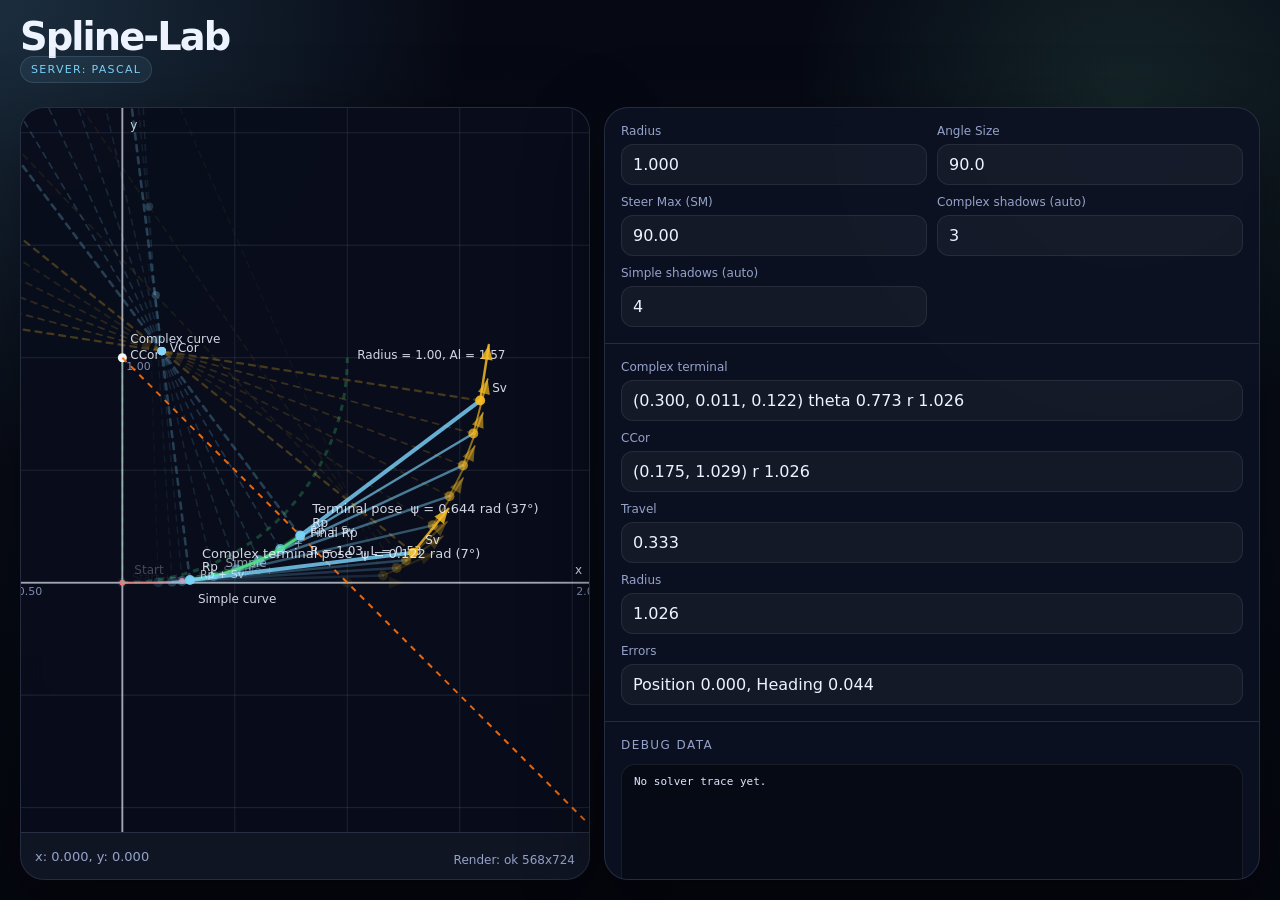
==== commit 13c13e14: "Update turn guess generation" ====
--- a/spline-lab.html
+++ b/spline-lab.html
@@ -2731,7 +2731,7 @@
         const bisectorRayEndS = extendRayToCanvasEdge(centerS, bisectorEndS);
         ctx.save();
         ctx.setLineDash([6, 6]);
-        ctx.strokeStyle = "rgba(255,255,255,0.25)";
+        ctx.strokeStyle = "rgba(249,115,22,0.9)";
         ctx.lineWidth = 2;
         ctx.beginPath();
         ctx.moveTo(centerS.x, centerS.y);
@@ -2917,56 +2917,8 @@
     }
 
     function drawVehicleCorToBisectorNormal() {
-      const solution = state.simpleArcSolution || solveSimpleArc();
-      if (!solution?.success || !solution?.vc || !solution?.bisector?.valid) return;
-
-      const vcSource = solution?.complexCurve?.vc || solution?.vc || null;
-      const vc = {
-        x: Number(vcSource?.x) || 0,
-        y: Number(vcSource?.y) || 0
-      };
-      const bisector = solution.bisector;
-      const center = {
-        x: Number(bisector.center?.x) || 0,
-        y: Number(bisector.center?.y) || 0
-      };
-      const normalDir = bisector.bisectorNormal || {
-        x: -(Number(bisector.bisectorDir?.y) || 0),
-        y: Number(bisector.bisectorDir?.x) || 0
-      };
-      const normalLength = Math.hypot(normalDir.x, normalDir.y) || 1;
-      const unitNormal = {
-        x: normalDir.x / normalLength,
-        y: normalDir.y / normalLength
-      };
-      const offset = {
-        x: vc.x - center.x,
-        y: vc.y - center.y
-      };
-      const projectionDistance = offset.x * unitNormal.x + offset.y * unitNormal.y;
-      const projectedPoint = {
-        x: center.x + unitNormal.x * projectionDistance,
-        y: center.y + unitNormal.y * projectionDistance
-      };
-      const vcS = worldToScreen(vc.x, vc.y);
-      const projectedS = worldToScreen(projectedPoint.x, projectedPoint.y);
-
-      ctx.save();
-      ctx.strokeStyle = "rgba(251,113,133,0.9)";
-      ctx.lineWidth = 2.5;
-      ctx.setLineDash([7, 5]);
-      ctx.beginPath();
-      ctx.moveTo(vcS.x, vcS.y);
-      ctx.lineTo(projectedS.x, projectedS.y);
-      ctx.stroke();
-      ctx.setLineDash([]);
-      ctx.fillStyle = "rgba(251,113,133,0.95)";
-      ctx.beginPath();
-      ctx.arc(projectedS.x, projectedS.y, 3.5, 0, Math.PI * 2);
-      ctx.fill();
-      ctx.font = "12px ui-sans-serif, system-ui, sans-serif";
-      ctx.fillText("Complex VCor -> normal", projectedS.x + 8, projectedS.y - 8);
-      ctx.restore();
+      // The red bisector-to-VCor diagnostic line was removed.
+      // Keep this hook in place so the draw order stays stable.
     }
 
     function drawVehicleCopies() {
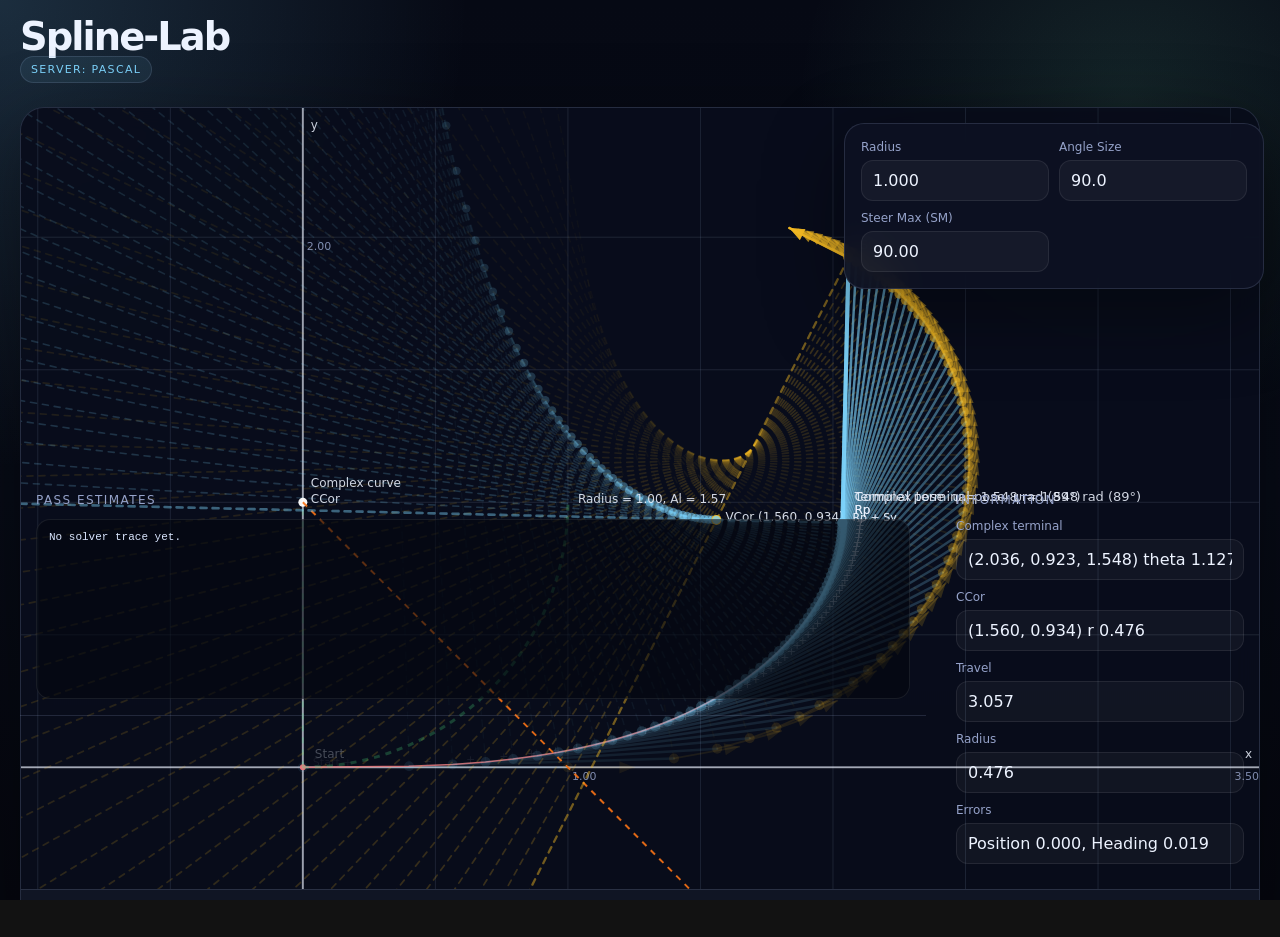
==== commit 24a996d2: "Refine spline-lab VCor solving" ====
--- a/spline-lab.html
+++ b/spline-lab.html
@@ -40,7 +40,7 @@
     .app {
       height: 100vh;
       display: grid;
-      grid-template-rows: auto 1fr;
+      grid-template-rows: auto minmax(0, 1fr);
     }
     .topbar {
       display: flex;
@@ -86,10 +86,30 @@
     }
     .workspace {
       min-height: 0;
-      display: grid;
-      grid-template-columns: minmax(0, 1fr) 656px;
+      position: relative;
       gap: 14px;
       padding: 0 20px 20px;
+    }
+    .bottom-row {
+      position: absolute;
+      left: 20px;
+      right: 20px;
+      bottom: 20px;
+      display: grid;
+      grid-template-columns: minmax(0, 1fr) 320px;
+      gap: 14px;
+      align-items: start;
+      z-index: 6;
+      pointer-events: none;
+    }
+    .pass-panel,
+    .info-panel {
+      padding: 16px 20px;
+      pointer-events: auto;
+    }
+    .info-panel {
+      padding: 16px;
+      max-width: 320px;
     }
     .stage-shell, .side {
       min-height: 0;
@@ -104,6 +124,22 @@
       position: relative;
       display: grid;
       grid-template-rows: auto 1fr auto;
+    }
+    .side {
+      position: absolute;
+      top: 16px;
+      right: 16px;
+      width: min(420px, calc(100vw - 56px));
+      max-height: calc(100% - 32px);
+      z-index: 5;
+      display: grid;
+      grid-template-rows: auto auto 1fr;
+      border-radius: 20px;
+      background: rgba(13, 18, 34, 0.94);
+      backdrop-filter: blur(14px);
+    }
+    .stage-shell {
+      min-height: calc(100vh - 70px);
     }
     .toolbar {
       display: flex;
@@ -144,10 +180,6 @@
       border-top: 1px solid var(--line);
       font-size: 13px;
       background: rgba(255, 255, 255, 0.02);
-    }
-    .side {
-      display: grid;
-      grid-template-rows: auto auto 1fr;
     }
     .side-head {
       padding: 16px;
@@ -251,8 +283,8 @@
     .debug-data {
       margin: 0;
       padding: 10px 12px;
-      min-height: 150px;
-      max-height: 280px;
+      min-height: 180px;
+      max-height: 36vh;
       overflow: auto;
       border-radius: 14px;
       border: 1px solid rgba(255, 255, 255, 0.08);
@@ -267,12 +299,18 @@
       html, body { overflow: auto; }
       .app { height: auto; min-height: 100vh; }
       .workspace {
-        grid-template-columns: 1fr;
+        display: block;
       }
       .stage-shell {
         min-height: 66vh;
       }
-    }
+      .side {
+        position: static;
+        width: auto;
+        max-height: none;
+        margin-top: 14px;
+      }
+  }
   </style>
 </head>
 <body>
@@ -311,28 +349,23 @@
               <label for="arcSteerMax">Steer Max (SM)</label>
               <input id="arcSteerMax" type="number" min="45" max="90" step="1" value="90.00" inputmode="decimal" />
             </div>
-            <div class="control">
-              <label for="arcComplexShadowCount">Complex shadows (auto)</label>
-              <input id="arcComplexShadowCount" type="number" min="0" max="256" step="1" value="0" inputmode="numeric" readonly />
-            </div>
-            <div class="control">
-              <label for="arcSimpleShadowCount">Simple shadows (auto)</label>
-              <input id="arcSimpleShadowCount" type="number" min="0" max="256" step="1" value="0" inputmode="numeric" readonly />
-            </div>
           </div>
         </section>
 
-        <section class="panel">
-          <div id="dependentList" class="controls"></div>
-        </section>
-
-        <section class="panel">
-          <div class="panel-title">Debug Data</div>
-          <pre id="debugData" class="debug-data">No solver trace yet.</pre>
-        </section>
-
       </aside>
     </main>
+
+    <div class="bottom-row">
+      <section class="panel pass-panel">
+        <div class="panel-title">Pass Estimates</div>
+        <pre id="debugData" class="debug-data">No solver trace yet.</pre>
+      </section>
+
+      <section class="panel info-panel">
+        <div class="panel-title">Information</div>
+        <div id="dependentList" class="controls"></div>
+      </section>
+    </div>
   </div>
 
   <script>
@@ -342,8 +375,6 @@
     const arcRadiusInput = document.getElementById("arcRadius");
     const arcAngleInput = document.getElementById("arcAngle");
     const arcSteerMaxInput = document.getElementById("arcSteerMax");
-    const arcComplexShadowCountInput = document.getElementById("arcComplexShadowCount");
-    const arcSimpleShadowCountInput = document.getElementById("arcSimpleShadowCount");
     const dependentList = document.getElementById("dependentList");
     const debugData = document.getElementById("debugData");
     const jsonOutput = document.getElementById("jsonOutput");
@@ -996,7 +1027,7 @@
     function getVehicleBisectorContactSolution(vehicleVector = getVehicleVector(), geometry = state.vehicle) {
       const activeVehicle = getActiveVehicle();
       if (!vehicleVector || !activeVehicle) return null;
-      const solved = solveVehicleSlForBisectorAlignment(getSolverInitialSl(activeVehicle.sl), vehicleVector, geometry);
+      const solved = solveVehicleSlForBisectorAlignment(getSolverInitialSl(state.simpleArcSolution), vehicleVector, geometry);
       if (!solved?.success || !solved.evaluation) return null;
       const coordinate = solved.evaluation.cor || {
         x: Number(solved.evaluation.endPose?.x) || 0,
@@ -1239,10 +1270,7 @@
       const corDistance = cor
         ? cross2(
             { x: cor.x - bisectorGeometry.bisectorOrigin.x, y: cor.y - bisectorGeometry.bisectorOrigin.y },
-            bisectorGeometry.bisectorNormal || {
-              x: -bisectorGeometry.bisectorDir.y,
-              y: bisectorGeometry.bisectorDir.x
-            }
+            bisectorGeometry.bisectorDir
           )
         : NaN;
       const bodyAlignment = bodyDirection ? dot2(bodyDirection, bisectorGeometry.bisectorDir) : NaN;
@@ -1754,7 +1782,7 @@
 
     function buildVehicleSweepFromTerminalSl(solution, shadowCount = 0) {
       const activeVehicle = getActiveVehicle();
-      const anchor = createAnchorVehicle(getSolverInitialSl(activeVehicle?.sl));
+      const anchor = createAnchorVehicle(getSolverInitialSl(state.simpleArcSolution));
       const sl = Number(solution?.sl) || 0;
       const totalPathLength = Math.max(0, Number(solution?.s ?? solution?.curveLength) || 0);
       if (!Number.isFinite(sl) || totalPathLength <= 0) {
@@ -1786,54 +1814,18 @@
     }
 
     function buildSimpleCurveSweep(solution = state.simpleArcSolution || solveSimpleArc(), shadowCount = 0) {
-      const simpleCurve = solution?.simpleCurve || null;
-      if (!simpleCurve?.valid) {
-        return [];
-      }
-
-      const radius = Math.abs(Number(simpleCurve.radius) || 0);
-      const center = simpleCurve.center || null;
-      const turnAngle = Number(simpleCurve.turnAngle) || 0;
-      if (!center || !Number.isFinite(radius) || radius <= 0 || Math.abs(turnAngle) <= 1e-9) {
-        return [];
-      }
-
-      const startAngle = Number(simpleCurve.startAngle) || 0;
-      const sampleCount = Math.max(48, Math.ceil(Math.abs(turnAngle) * 96));
-      const pathPoints = sampleCircularArcPoints(center, radius, startAngle, turnAngle, sampleCount);
-      const startHeading = Number(simpleCurve.startPose?.angle || solution?.terminalPose?.angle || 0);
-      const steerTheta = Number(simpleCurve.startPose?.theta ?? simpleCurve.endPose?.theta ?? solution?.terminalPose?.theta) || 0;
-      const localSamples = pathPoints.map((point, index) => {
-        const t = pathPoints.length <= 1 ? 0 : index / (pathPoints.length - 1);
-        const tangentHeading = wrapAngle(startHeading + turnAngle * t);
-        return {
-          x: Number(point.x) || 0,
-          y: Number(point.y) || 0,
-          angle: tangentHeading,
-          theta: steerTheta,
-          radius,
-          curveLength: Math.abs(turnAngle) * radius * t,
-          pathDistance: Math.abs(turnAngle) * radius * t,
-          unwrappedAngle: tangentHeading
-        };
-      });
-
-      return interpolateShadowCopiesFromSamples(localSamples, shadowCount);
+      return [];
     }
 
     function syncVehicleShadows(solution = state.simpleArcSolution || solveSimpleArc()) {
       const complexCount = getShadowCountFromHeadingChange(solution?.turnAngle ?? solution?.headingChange ?? 0, 10, 3);
-      const simpleCount = getShadowCountFromHeadingChange(solution?.simpleCurve?.turnAngle ?? solution?.simpleCurve?.headingChange ?? 0, 10, 2);
       state.arc.shadowCountComplex = complexCount;
-      state.arc.shadowCountSimple = simpleCount;
+      state.arc.shadowCountSimple = 0;
       state.vehicleCopies = buildVehicleSweepFromTerminalSl(
         solution,
         complexCount
       );
-      state.simpleVehicleCopies = buildSimpleCurveSweep(
-        solution,
-        simpleCount
-      );
+      state.simpleVehicleCopies = [];
       dependentListDirty = true;
     }
 
@@ -2282,7 +2274,7 @@
           radius: String(Number(arc.radius) || 0),
           deltaPsi: String(Number(arc.deltaPsi) || 0),
           steerMax: String(Number(arc.steerMax) || 0),
-          initialSl: String(getSolverInitialSl(getActiveVehicle()?.sl)),
+          initialSl: String(getSolverInitialSl(state.simpleArcSolution)),
           vehicleX: String(Number(vehicleVector.x) || 0),
           vehicleY: String(Number(vehicleVector.y) || 0),
           vehicleAngle: String(Number(vehicleVector.angle) || 0)
@@ -2306,13 +2298,8 @@
         const terminalRadius = Number.isFinite(Number(parsed.terminalRadius))
           ? Number(parsed.terminalRadius)
           : getDerivedTerminalRadius(complexTerminalPose, complexVc, Number(parsed.radius) || 0);
-        const simpleCurve = parsed.simpleCurve || (terminalPose && vc
-          ? buildSimpleCurveGeometry({ ...parsed, terminalPose, vc, bisector })
-          : null);
-        const finalPose = simpleCurve?.endPose || parsed.finalPose || terminalPose || null;
-        const pathPoints = Array.isArray(parsed.pathPoints) && parsed.pathPoints.length
-          ? parsed.pathPoints
-          : Array.isArray(simpleCurve?.pathPoints) ? simpleCurve.pathPoints : [];
+        const finalPose = parsed.finalPose || terminalPose || null;
+        const pathPoints = Array.isArray(parsed.pathPoints) ? parsed.pathPoints : [];
         return {
           ...parsed,
           terminalPose,
@@ -2323,7 +2310,7 @@
           terminalRadius,
           bisector,
           pathPoints,
-          simpleCurve,
+          simpleCurve: null,
           slew: Number(parsed.slew ?? parsed.sl) || 0,
           theta: Number(parsed.theta ?? terminalPose?.theta) || 0,
           steeredWheelHeadingChange: Number(parsed.steeredWheelHeadingChange ?? parsed.theta ?? terminalPose?.theta) || 0,
@@ -2331,11 +2318,9 @@
             || Number(parsed.curveLength)
             || 0,
           complexCurveLength: Number(parsed.complexCurveLength) || Number(parsed.curveLength) || 0,
-          simpleCurveLength: Number(simpleCurve?.arcLength) || 0,
-          totalTravelDistance: Number(parsed.totalTravelDistance)
-            || (Number(parsed.curveLength) || 0) + (Number(simpleCurve?.arcLength) || 0),
-          spTravelDistance: Number(parsed.spTravelDistance)
-            || (Number(parsed.curveLength) || 0) + (Number(simpleCurve?.arcLength) || 0),
+          simpleCurveLength: 0,
+          totalTravelDistance: Number(parsed.totalTravelDistance) || (Number(parsed.curveLength) || 0),
+          spTravelDistance: Number(parsed.spTravelDistance) || (Number(parsed.curveLength) || 0),
           terminalCoord: parsed.terminalCoord || (finalPose
             ? createCoord(finalPose.x, finalPose.y, finalPose.angle, 1, "Rp", "#7dd3fc")
             : null)
@@ -2749,63 +2734,6 @@
       ctx.restore();
     }
 
-    function drawSimpleCurve() {
-      const solution = state.simpleArcSolution || solveSimpleArc();
-      const simpleCurve = solution?.simpleCurve || buildSimpleCurveGeometry(solution);
-      if (!simpleCurve?.valid || !Array.isArray(simpleCurve.pathPoints) || simpleCurve.pathPoints.length < 2) return;
-
-      const pathPoints = simpleCurve.pathPoints.map(point => worldToScreen(point.x, point.y));
-      const centerS = worldToScreen(simpleCurve.center.x, simpleCurve.center.y);
-      const startS = worldToScreen(simpleCurve.startPoint.x, simpleCurve.startPoint.y);
-      const endS = worldToScreen(simpleCurve.endPoint.x, simpleCurve.endPoint.y);
-
-      ctx.save();
-      ctx.lineCap = "round";
-      ctx.lineJoin = "round";
-
-      ctx.setLineDash([]);
-      ctx.strokeStyle = "rgba(74,222,128,0.84)";
-      ctx.lineWidth = 3;
-      ctx.beginPath();
-      ctx.moveTo(pathPoints[0].x, pathPoints[0].y);
-      for (let i = 1; i < pathPoints.length; i += 1) {
-        ctx.lineTo(pathPoints[i].x, pathPoints[i].y);
-      }
-      ctx.stroke();
-
-      ctx.strokeStyle = "rgba(74,222,128,0.22)";
-      ctx.lineWidth = 6;
-      ctx.beginPath();
-      ctx.moveTo(pathPoints[0].x, pathPoints[0].y);
-      for (let i = 1; i < pathPoints.length; i += 1) {
-        ctx.lineTo(pathPoints[i].x, pathPoints[i].y);
-      }
-      ctx.stroke();
-
-      ctx.fillStyle = "rgba(74,222,128,0.98)";
-      ctx.beginPath();
-      ctx.arc(startS.x, startS.y, 3.8, 0, Math.PI * 2);
-      ctx.fill();
-      ctx.fillStyle = "rgba(74,222,128,0.9)";
-      ctx.beginPath();
-      ctx.arc(endS.x, endS.y, 4.2, 0, Math.PI * 2);
-      ctx.fill();
-
-      ctx.fillStyle = "rgba(255,255,255,0.92)";
-      ctx.beginPath();
-      ctx.arc(centerS.x, centerS.y, 4.2, 0, Math.PI * 2);
-      ctx.fill();
-
-      ctx.fillStyle = "rgba(237,243,255,0.88)";
-      ctx.font = "12px ui-sans-serif, system-ui, sans-serif";
-      ctx.fillText("Simple curve", startS.x + 8, startS.y + 14);
-      ctx.fillText("VCor", centerS.x + 8, centerS.y - 8);
-      ctx.fillText(`Final Rp`, endS.x + 10, endS.y - 8);
-      ctx.fillText(`R = ${Math.abs(simpleCurve.radius).toFixed(2)}, L = ${(simpleCurve.arcLength).toFixed(2)}`, endS.x + 10, endS.y + 10);
-
-      ctx.restore();
-    }
-
     function drawVehicleInstance(instance, options = {}) {
       const alpha = options.alpha ?? 1;
       const bodyWidth = options.bodyWidth ?? 3;
@@ -2916,6 +2844,22 @@
       ctx.restore();
     }
 
+    function drawComplexVcPoint() {
+      const vc = state.simpleArcSolution?.vc || state.simpleArcSolution?.complexVc || null;
+      if (!vc) return;
+      const vcS = worldToScreen(Number(vc.x) || 0, Number(vc.y) || 0);
+      const vcLabel = `VCor (${formatFixed3(Number(vc.x) || 0)}, ${formatFixed3(Number(vc.y) || 0)})`;
+      ctx.save();
+      ctx.fillStyle = "rgba(251,191,36,0.95)";
+      ctx.beginPath();
+      ctx.arc(vcS.x, vcS.y, 5, 0, Math.PI * 2);
+      ctx.fill();
+      ctx.fillStyle = "rgba(237,243,255,0.9)";
+      ctx.font = "12px ui-sans-serif, system-ui, sans-serif";
+      ctx.fillText(vcLabel, vcS.x + 9, vcS.y - 8);
+      ctx.restore();
+    }
+
     function drawVehicleCorToBisectorNormal() {
       // The red bisector-to-VCor diagnostic line was removed.
       // Keep this hook in place so the draw order stays stable.
@@ -2923,30 +2867,18 @@
 
     function drawVehicleCopies() {
       const complexCopies = Array.isArray(state.vehicleCopies) ? state.vehicleCopies : [];
-      const simpleCopies = Array.isArray(state.simpleVehicleCopies) ? state.simpleVehicleCopies : [];
-      if (!complexCopies.length && !simpleCopies.length) return;
+      if (!complexCopies.length) return;
 
       ctx.save();
       ctx.lineCap = "round";
       ctx.lineJoin = "round";
 
-      const combined = [];
-      for (let i = 0; i < complexCopies.length; i += 1) {
-        combined.push({
-          copy: complexCopies[i],
-          label: i === 0 ? "Start" : "",
-          bodyWidth: 2.5,
-          steerWidth: 1.9
-        });
-      }
-      for (let i = 0; i < simpleCopies.length; i += 1) {
-        combined.push({
-          copy: simpleCopies[i],
-          label: i === 0 ? "Simple" : "",
-          bodyWidth: 2.5,
-          steerWidth: 1.9
-        });
-      }
+      const combined = complexCopies.map((copy, index) => ({
+        copy,
+        label: index === 0 ? "Start" : "",
+        bodyWidth: 2.5,
+        steerWidth: 1.9
+      }));
 
       const total = Math.max(1, combined.length - 1);
       for (let i = 0; i < combined.length; i += 1) {
@@ -2981,8 +2913,7 @@
 
     function drawVehiclePathTrace() {
       const complexPoints = getVehicleCopyTracePoints(state.vehicleCopies).map(point => worldToScreen(point.x, point.y));
-      const simplePoints = getVehicleCopyTracePoints(state.simpleVehicleCopies).map(point => worldToScreen(point.x, point.y));
-      if (complexPoints.length < 2 && simplePoints.length < 2) return;
+      if (complexPoints.length < 2) return;
 
       ctx.save();
       ctx.lineCap = "round";
@@ -3018,15 +2949,6 @@
         1.5,
         "rgba(248,113,113,0.95)",
         "rgba(248,113,113,0.95)"
-      );
-
-      // Simple Rp trace stays green and thin.
-      drawTrace(
-        simplePoints,
-        "rgba(126,240,191,0.82)",
-        1.5,
-        "rgba(126,240,191,0.95)",
-        "rgba(126,240,191,0.95)"
       );
 
       ctx.restore();
@@ -3112,12 +3034,12 @@
       drawGrid();
       drawAxes();
       if (state.ui.vehicle) {
-        drawVehiclePathTrace();
+      drawVehiclePathTrace();
       }
       drawVehicleCopies();
       drawSimpleArc();
-      drawSimpleCurve();
       drawComplexTerminalPose();
+      drawComplexVcPoint();
       if (state.ui.vehicle) {
         drawVehicle();
         drawVehicleCorToBisectorNormal();
@@ -3150,7 +3072,7 @@
         return;
       }
 
-      const lines = ["#  pass  steerCtr  pathCtr  steerGuess  pathGuess  posErr    headErr   terminal pose"];
+      const lines = ["#  pass  steerGuess  pathGuess   posErr    headErr    terminal pose"];
       passes.forEach((pass, index) => {
         const candidates = [pass?.steerBest, pass?.pathBest].filter(Boolean);
         const candidate = candidates.reduce((best, current) => {
@@ -3187,18 +3109,16 @@
         const headingError = Number(candidate?.headingError);
         const terminalPose = pass?.terminalPose || candidate?.result?.terminalPose || candidate?.terminalPose || null;
         const terminalPoseText = terminalPose
-          ? `(${formatDebugNumber(terminalPose.x)},${formatDebugNumber(terminalPose.y)},${formatDebugNumber(terminalPose.angle)})`
-          : "(NaN,NaN,NaN)";
+          ? `(${formatPassDistance(terminalPose.x)}, ${formatPassDistance(terminalPose.y)}, ${formatPassAngle(terminalPose.angle)})`
+          : "(NaN, NaN, NaN)";
         lines.push([
-          formatDebugNumber(Number(pass?.pass ?? index + 1)).padStart(4, " "),
-          formatDebugNumber(steerCenter).padStart(8, " "),
-          formatDebugNumber(pathCenter).padStart(8, " "),
-          formatDebugNumber(steerGuess).padStart(10, " "),
-          formatDebugNumber(pathGuess).padStart(8, " "),
-          formatDebugNumber(positionError).padStart(8, " "),
-          formatDebugNumber(headingError).padStart(8, " "),
+          formatPassIndex(Number(pass?.pass ?? index + 1)),
+          formatPassDistance(steerGuess),
+          formatPassDistance(pathGuess),
+          formatPassDistance(positionError),
+          formatPassAngle(headingError),
           terminalPoseText
-        ].join(" "));
+        ].join("  "));
       });
 
       debugData.textContent = lines.join("\n");
@@ -3277,9 +3197,19 @@
       return Math.max(0, Number(geometry?.headingChange) || 0);
     }
 
-    function getSolverInitialSl(value) {
-      const numeric = Number(value);
-      return Number.isFinite(numeric) && numeric > 0.1 ? numeric : Math.PI / 4;
+    function getSolverInitialSl(source = getSimpleArcDeltaPsi()) {
+      if (source && typeof source === "object") {
+        const solutionSl = Number(source.sl ?? source.slew);
+        if (Number.isFinite(solutionSl) && solutionSl > 1e-12) {
+          return Math.max(solutionSl, 1e-6);
+        }
+      }
+
+      const numeric = Math.abs(Number(source));
+      if (Number.isFinite(numeric) && numeric > 1e-12) {
+        return Math.max(numeric * 0.25, 1e-6);
+      }
+      return Math.PI / 4;
     }
 
     function getDerivedTerminalRadius(terminalPose, vc, fallbackRadius = NaN) {
@@ -3364,6 +3294,26 @@
         return numeric.toExponential(3);
       }
       return numeric.toFixed(5).replace(/\.?0+$/, "");
+    }
+
+    function formatAlignedNumber(value, decimals, width) {
+      const numeric = Number(value);
+      if (!Number.isFinite(numeric)) return "NaN".padStart(width, " ");
+      return numeric.toFixed(decimals).padStart(width, " ");
+    }
+
+    function formatPassIndex(value) {
+      const numeric = Number(value);
+      if (!Number.isFinite(numeric)) return "NaN".padStart(4, " ");
+      return String(Math.trunc(numeric)).padStart(4, " ");
+    }
+
+    function formatPassDistance(value) {
+      return formatAlignedNumber(value, 2, 9);
+    }
+
+    function formatPassAngle(value) {
+      return formatAlignedNumber(value, 3, 10);
     }
 
     function getRadiusStep(value) {
@@ -3678,10 +3628,6 @@
       if (document.activeElement !== arcSteerMaxInput) {
         arcSteerMaxInput.value = formatSteerMaxValue(steerMaxDegrees);
       }
-      const complexShadowCount = getShadowCountFromHeadingChange(Number(state.simpleArcSolution?.turnAngle) || getSimpleArcGeometry().turnAngle, 10, 3);
-      const simpleShadowCount = getShadowCountFromHeadingChange(Number(state.simpleArcSolution?.simpleCurve?.turnAngle) || getSimpleArcGeometry().turnAngle, 10, 2);
-      arcComplexShadowCountInput.value = String(complexShadowCount);
-      arcSimpleShadowCountInput.value = String(simpleShadowCount);
     }
 
     function recalculateVehicleSolution(options = {}) {
@@ -3699,7 +3645,7 @@
         headingChange: Number(arc.turnAngle) || 0
       };
       const solved = solveVehicleSlForBisectorAlignment(vehicleVector, {
-        initialSl: getSolverInitialSl(activeVehicle?.sl),
+        initialSl: getSolverInitialSl(state.simpleArcSolution),
         maxSpan: Number.isFinite(Number(geometry?.maxHeadingChange))
           ? Math.abs(Number(geometry.maxHeadingChange))
           : 128,
@@ -3718,12 +3664,7 @@
       const complexTerminalPose = evaluation?.complexTerminalPose || terminalPoseForCurve || terminalPose || null;
       const complexVc = evaluation?.complexVc || vc || null;
       const terminalRadius = getDerivedTerminalRadius(complexTerminalPose, complexVc, Number(arc.radius) || 0);
-      const simpleCurve = buildSimpleCurveGeometry({
-        terminalPose: terminalPoseForCurve,
-        vc,
-        bisector
-      });
-      const finalPose = simpleCurve?.endPose || terminalPoseForCurve || null;
+      const finalPose = terminalPoseForCurve || null;
       const positionError = Number(solved?.rearDistance);
       const headingError = Number.isFinite(Number(solved?.bodyAngleError))
         ? Math.abs(Number(solved.bodyAngleError))
@@ -3755,8 +3696,8 @@
         curveLength: Number(solved?.curveLength) || 0,
         complexCurveLength: Number(solved?.curveLength) || 0,
         steeredWheelTravelDistance: Number(solved?.steeredWheelTravelDistance ?? solved?.curveLength) || 0,
-        simpleCurveLength: Number(simpleCurve?.arcLength) || 0,
-        totalTravelDistance: (Number(solved?.curveLength) || 0) + (Number(simpleCurve?.arcLength) || 0),
+        simpleCurveLength: 0,
+        totalTravelDistance: Number(solved?.curveLength) || 0,
         spTravelDistance: Number(solved?.curveLength) || 0,
         positionError: Number.isFinite(positionError) ? Math.abs(positionError) : NaN,
         headingError,
@@ -3783,8 +3724,8 @@
           vc,
           bisector
         },
-        simpleCurve,
-        pathPoints: Array.isArray(simpleCurve?.pathPoints) ? simpleCurve.pathPoints : [],
+        simpleCurve: null,
+        pathPoints: [],
         bisector,
         steerMax: Number(arc.steerMax) || 0,
         passes: Array.isArray(solved?.passes)
@@ -3928,27 +3869,7 @@
         xs.push(Number(point.x) || 0);
         ys.push(Number(point.y) || 0);
       }
-      const simpleTraces = getSimpleCurvePathTraces();
-      for (const point of simpleTraces.pathPoints) {
-        xs.push(Number(point.x) || 0);
-        ys.push(Number(point.y) || 0);
-      }
       for (const copy of state.vehicleCopies) {
-        const rear = { x: Number(copy.x) || 0, y: Number(copy.y) || 0 };
-        const bodyAngle = Number(copy.angle) || 0;
-        const theta = Number(copy.theta) || 0;
-        const front = {
-          x: rear.x + Math.cos(bodyAngle),
-          y: rear.y + Math.sin(bodyAngle)
-        };
-        const steerEnd = {
-          x: front.x + Math.cos(bodyAngle + theta) * 0.25,
-          y: front.y + Math.sin(bodyAngle + theta) * 0.25
-        };
-        xs.push(rear.x, front.x, steerEnd.x);
-        ys.push(rear.y, front.y, steerEnd.y);
-      }
-      for (const copy of state.simpleVehicleCopies) {
         const rear = { x: Number(copy.x) || 0, y: Number(copy.y) || 0 };
         const bodyAngle = Number(copy.angle) || 0;
         const theta = Number(copy.theta) || 0;
@@ -4012,21 +3933,6 @@
         xs.push(rear.x, front.x, steerEnd.x);
         ys.push(rear.y, front.y, steerEnd.y);
       }
-      for (const copy of state.simpleVehicleCopies) {
-        const rear = { x: Number(copy.x) || 0, y: Number(copy.y) || 0 };
-        const bodyAngle = Number(copy.angle) || 0;
-        const theta = Number(copy.theta) || 0;
-        const front = {
-          x: rear.x + Math.cos(bodyAngle) * vehicleWidth,
-          y: rear.y + Math.sin(bodyAngle) * vehicleWidth
-        };
-        const steerEnd = {
-          x: front.x + Math.cos(bodyAngle + theta) * steerLength,
-          y: front.y + Math.sin(bodyAngle + theta) * steerLength
-        };
-        xs.push(rear.x, front.x, steerEnd.x);
-        ys.push(rear.y, front.y, steerEnd.y);
-      }
       if (!xs.length || !ys.length) {
         return;
       }
@@ -4066,7 +3972,7 @@
         return;
       }
       initialized = true;
-      state.Vehicles[0] = createAnchorVehicle(getSolverInitialSl(state.Vehicles[0]?.sl));
+      state.Vehicles[0] = createAnchorVehicle(getSolverInitialSl(state.simpleArcSolution));
       enforceVectorAnchor();
       state.ui.vehicle = true;
       state.arc.deltaPsi = normalizeDeltaPsi(getSimpleArcDeltaPsi());
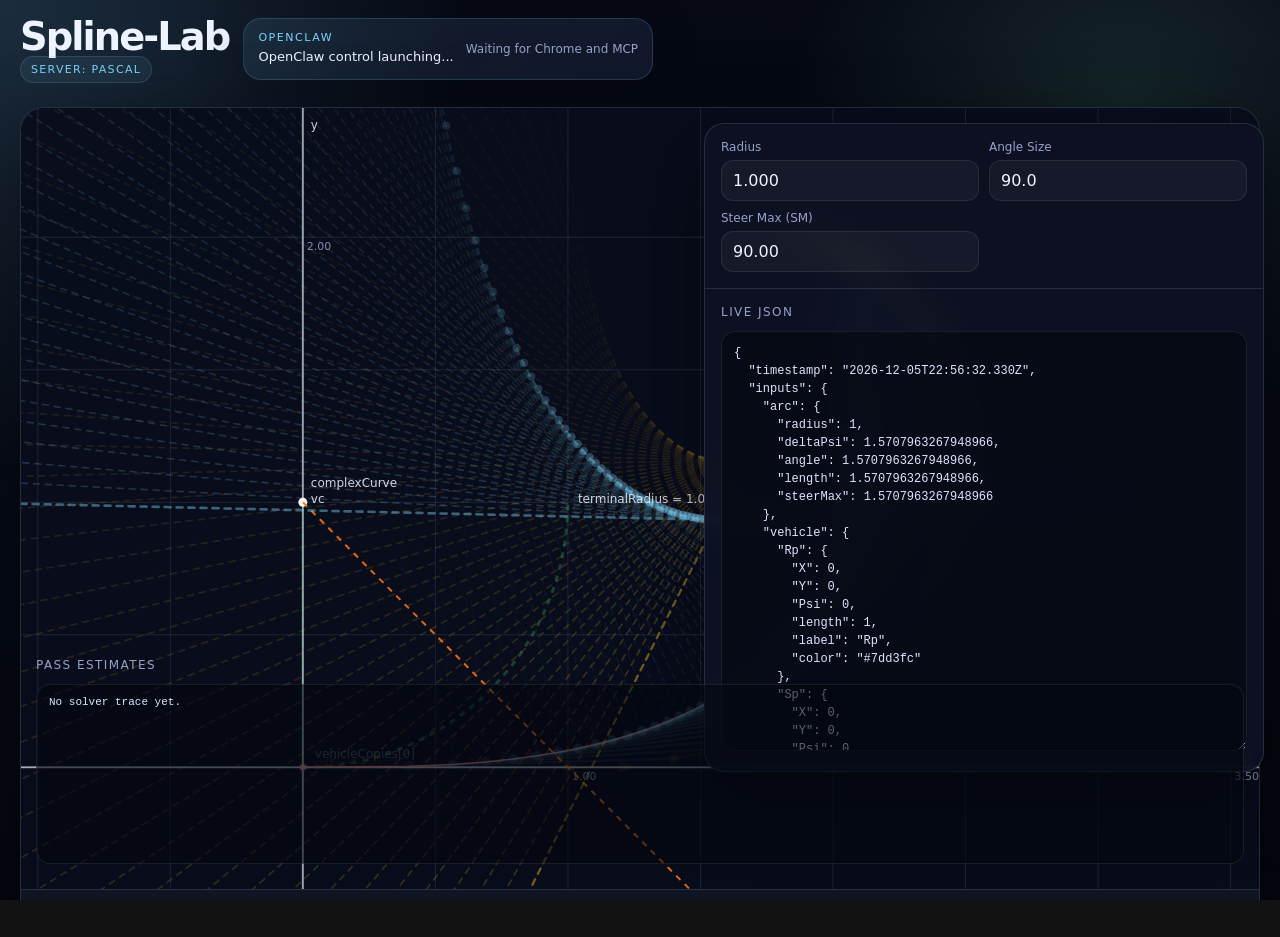
==== commit adae5f94: "Refine Spline Lab launch status UI" ====
--- a/spline-lab.html
+++ b/spline-lab.html
@@ -49,6 +49,18 @@
       align-items: start;
       padding: 18px 20px 14px;
     }
+    .titlestack {
+      display: grid;
+      gap: 10px;
+      max-width: min(760px, 100%);
+    }
+    .title-row {
+      display: flex;
+      align-items: flex-start;
+      justify-content: space-between;
+      gap: 14px;
+      flex-wrap: wrap;
+    }
     .titleblock h1 {
       margin: 0;
       font-size: clamp(24px, 3vw, 40px);
@@ -69,6 +81,41 @@
       text-transform: uppercase;
       letter-spacing: 0.12em;
     }
+    .launch-banner {
+      display: flex;
+      flex-wrap: wrap;
+      justify-content: space-between;
+      align-items: center;
+      gap: 12px;
+      flex: 1 1 360px;
+      min-width: min(100%, 360px);
+      padding: 12px 14px;
+      border-radius: 18px;
+      border: 1px solid rgba(125, 211, 252, 0.18);
+      background: linear-gradient(135deg, rgba(125, 211, 252, 0.10), rgba(18, 25, 46, 0.92));
+      box-shadow: 0 18px 48px rgba(0, 0, 0, 0.22);
+    }
+    .launch-copy {
+      display: grid;
+      gap: 4px;
+      min-width: 0;
+    }
+    .launch-label {
+      color: var(--accent);
+      font-size: 11px;
+      text-transform: uppercase;
+      letter-spacing: 0.14em;
+    }
+    .launch-message {
+      color: var(--text);
+      font-size: 13px;
+      line-height: 1.45;
+      word-break: break-word;
+    }
+    .launch-meta {
+      color: var(--muted);
+      font-size: 12px;
+    }
     .status {
       display: flex;
       flex-wrap: wrap;
@@ -96,20 +143,15 @@
       right: 20px;
       bottom: 20px;
       display: grid;
-      grid-template-columns: minmax(0, 1fr) 320px;
+      grid-template-columns: minmax(0, 1fr);
       gap: 14px;
       align-items: start;
       z-index: 6;
       pointer-events: none;
     }
-    .pass-panel,
-    .info-panel {
+    .pass-panel {
       padding: 16px 20px;
       pointer-events: auto;
-    }
-    .info-panel {
-      padding: 16px;
-      max-width: 320px;
     }
     .stage-shell, .side {
       min-height: 0;
@@ -129,7 +171,7 @@
       position: absolute;
       top: 16px;
       right: 16px;
-      width: min(420px, calc(100vw - 56px));
+      width: min(560px, calc(100vw - 56px));
       max-height: calc(100% - 32px);
       z-index: 5;
       display: grid;
@@ -270,6 +312,7 @@
     .json {
       width: 100%;
       min-height: 130px;
+      max-height: 42vh;
       resize: vertical;
       border-radius: 14px;
       border: 1px solid rgba(255, 255, 255, 0.08);
@@ -279,6 +322,12 @@
       font-family: ui-monospace, SFMono-Regular, Menlo, Monaco, Consolas, monospace;
       font-size: 12px;
       line-height: 1.5;
+    }
+    .json-output {
+      min-height: 420px;
+      width: 100%;
+      resize: vertical;
+      max-height: 60vh;
     }
     .debug-data {
       margin: 0;
@@ -316,9 +365,20 @@
 <body>
   <div class="app">
     <header class="topbar">
-      <div class="titleblock">
-        <h1>Spline-Lab</h1>
-        <div class="eyebrow">Server: Pascal</div>
+      <div class="titlestack">
+        <div class="title-row">
+          <div class="titleblock">
+            <h1>Spline-Lab</h1>
+            <div class="eyebrow">Server: Pascal</div>
+          </div>
+          <div class="launch-banner" role="status" aria-live="polite">
+            <div class="launch-copy">
+              <div class="launch-label">OpenClaw</div>
+              <div id="openclawLaunchMessage" class="launch-message">OpenClaw control launching...</div>
+            </div>
+            <div id="openclawLaunchMeta" class="launch-meta">Waiting for launcher status</div>
+          </div>
+        </div>
       </div>
     </header>
 
@@ -352,6 +412,11 @@
           </div>
         </section>
 
+        <section class="panel">
+          <div class="panel-title">Live JSON</div>
+          <textarea id="jsonOutput" class="json json-output" readonly spellcheck="false"></textarea>
+        </section>
+
       </aside>
     </main>
 
@@ -359,11 +424,6 @@
       <section class="panel pass-panel">
         <div class="panel-title">Pass Estimates</div>
         <pre id="debugData" class="debug-data">No solver trace yet.</pre>
-      </section>
-
-      <section class="panel info-panel">
-        <div class="panel-title">Information</div>
-        <div id="dependentList" class="controls"></div>
       </section>
     </div>
   </div>
@@ -375,12 +435,24 @@
     const arcRadiusInput = document.getElementById("arcRadius");
     const arcAngleInput = document.getElementById("arcAngle");
     const arcSteerMaxInput = document.getElementById("arcSteerMax");
-    const dependentList = document.getElementById("dependentList");
     const debugData = document.getElementById("debugData");
     const jsonOutput = document.getElementById("jsonOutput");
     const coordsReadout = document.getElementById("coordsReadout");
     const renderStatus = document.getElementById("renderStatus");
+    const openclawLaunchMessage = document.getElementById("openclawLaunchMessage");
+    const openclawLaunchMeta = document.getElementById("openclawLaunchMeta");
     const poseSampleCache = new Map();
+    const VEHICLE_BODY_LABEL = "Rp";
+    const VEHICLE_STEER_LABEL = "Sp";
+    const COMPLEX_CURVE_LABEL = "complexCurve";
+    const VC_LABEL = "vc";
+    const TERMINAL_POSE_LABEL = "terminalPose";
+    const COMPLEX_TERMINAL_POSE_LABEL = "complexTerminalPose";
+    const STEERED_WHEEL_TRAVEL_DISTANCE_LABEL = "steeredWheelTravelDistance";
+    const TERMINAL_RADIUS_LABEL = "terminalRadius";
+    const POSITION_ERROR_LABEL = "positionError";
+    const HEADING_ERROR_LABEL = "headingError";
+    const EDGE_CASE_LABEL = "edgeCase";
 
     const COLORS = ["#7dd3fc", "#7ef0bf", "#fbbf24", "#fb7185", "#c084fc", "#f97316"];
     const randomId = () => {
@@ -402,9 +474,9 @@
     let needsRender = true;
     let animationFrame = 0;
     let drag = null;
-    let dependentListDirty = true;
     let initialized = false;
     let initialVehicleSequenceFitPending = true;
+    let openclawStatusPoll = 0;
 
     function createCoord(X = 0, Y = 0, Psi = 0, length = 1, label = "Coord", color = "#7dd3fc") {
       const coord = {
@@ -434,8 +506,8 @@
 
     function createVehicle(overrides = {}) {
       const vehicle = {
-        Rp: overrides.Rp ? normalizeCoord(overrides.Rp, { label: "Rp", length: 1, color: "#7dd3fc" }) : createCoord(0, 0, 0, 1, "Rp", "#7dd3fc"),
-        Sp: overrides.Sp ? normalizeCoord(overrides.Sp, { label: "Sp", length: 0.25, color: "#fbbf24" }) : createCoord(0, 0, 0, 0.25, "Sp", "#fbbf24"),
+        Rp: overrides.Rp ? normalizeCoord(overrides.Rp, { label: VEHICLE_BODY_LABEL, length: 1, color: "#7dd3fc" }) : createCoord(0, 0, 0, 1, VEHICLE_BODY_LABEL, "#7dd3fc"),
+        Sp: overrides.Sp ? normalizeCoord(overrides.Sp, { label: VEHICLE_STEER_LABEL, length: 0.25, color: "#fbbf24" }) : createCoord(0, 0, 0, 0.25, VEHICLE_STEER_LABEL, "#fbbf24"),
         sl: Number.isFinite(Number(overrides.sl)) ? Number(overrides.sl) : Math.PI / 4
       };
       Object.defineProperty(vehicle, "headingChange", {
@@ -445,7 +517,7 @@
         },
         set(value) {
           if (!vehicle.Sp) {
-            vehicle.Sp = createCoord(0, 0, 0, 0.25, "Sp", "#fbbf24");
+            vehicle.Sp = createCoord(0, 0, 0, 0.25, VEHICLE_STEER_LABEL, "#fbbf24");
           }
           vehicle.Sp.Psi = Number(value) || 0;
         }
@@ -461,8 +533,8 @@
 
     function createAnchorVehicle(sl = Math.PI / 4) {
       return createVehicle({
-        Rp: createCoord(0, 0, 0, 1, "Rp", "#7dd3fc"),
-        Sp: createCoord(0, 0, 0, 0.25, "Sp", "#fbbf24"),
+        Rp: createCoord(0, 0, 0, 1, VEHICLE_BODY_LABEL, "#7dd3fc"),
+        Sp: createCoord(0, 0, 0, 0.25, VEHICLE_STEER_LABEL, "#fbbf24"),
         sl
       });
     }
@@ -569,8 +641,8 @@
       const raw = vehicle || {};
       const rpSource = raw.Rp || raw.rp || raw.rear || raw;
       const spSource = raw.Sp || raw.sp || {};
-      const rp = normalizeCoord(rpSource, { label: "Rp", length: 1, color: "#7dd3fc" });
-      const sp = normalizeCoord(spSource, { label: "Sp", length: 0.25, color: "#fbbf24" });
+      const rp = normalizeCoord(rpSource, { label: VEHICLE_BODY_LABEL, length: 1, color: "#7dd3fc" });
+      const sp = normalizeCoord(spSource, { label: VEHICLE_STEER_LABEL, length: 0.25, color: "#fbbf24" });
       if (!Number.isFinite(Number(spSource?.Psi)) && Number.isFinite(Number(raw.headingChange))) {
         sp.Psi = Number(raw.headingChange) || 0;
       }
@@ -593,18 +665,48 @@
       };
     }
 
+    function applyOpenClawStatus(message) {
+      const text = (message || "").trim() || "OpenClaw control launching...";
+      if (openclawLaunchMessage) {
+        openclawLaunchMessage.textContent = text;
+      }
+      if (openclawLaunchMeta) {
+        const lower = text.toLowerCase();
+        if (lower.includes("ready")) {
+          openclawLaunchMeta.textContent = "CDP + Playwright attach path ready";
+        } else if (lower.includes("timed out") || lower.includes("error")) {
+          openclawLaunchMeta.textContent = "Launcher reported a startup problem";
+        } else {
+          openclawLaunchMeta.textContent = "Waiting for Chrome and MCP";
+        }
+      }
+    }
+
+    async function refreshOpenClawStatus() {
+      try {
+        const response = await fetch("/api/openclaw-status", { cache: "no-store" });
+        if (!response.ok) {
+          throw new Error(`HTTP ${response.status}`);
+        }
+        const payload = await response.json();
+        applyOpenClawStatus(payload?.message);
+      } catch {
+        applyOpenClawStatus("OpenClaw control launching...");
+      }
+    }
+
     function normalizeVectors(vectors) {
       const cleaned = [];
       for (const vector of vectors) {
         const normalized = normalizeVector(vector);
-        if (normalized.label === "Veh" || normalized.label === "Vehicle vector" || normalized.label === "Heading" || normalized.label === "Sv" || normalized.label === "Steer vector") continue;
+        if (normalized.label === "Veh" || normalized.label === "Vehicle vector" || normalized.label === "Heading" || normalized.label === "Sv" || normalized.label === "Sp" || normalized.label === "Steer vector") continue;
         cleaned.push(normalized);
       }
       return cleaned;
     }
 
     function isSteerVector(vector) {
-      return vector?.label === "Sv" || vector?.label === "Steer vector";
+      return vector?.label === "Sv" || vector?.label === "Sp" || vector?.label === "Steer vector";
     }
 
     function isThetaVector(vector) {
@@ -621,8 +723,8 @@
           theta: Number(copy?.theta) || 0,
           radius: Number(copy?.radius) || 0,
           curveLength: Number(copy?.curveLength) || 0,
-          label: copy?.label || "Veh",
-          steerLabel: copy?.steerLabel || "Sv"
+          label: copy?.label || "vehicleCopies[0]",
+          steerLabel: copy?.steerLabel || VEHICLE_STEER_LABEL
         }))
         .filter(copy => Number.isFinite(copy.x) && Number.isFinite(copy.y) && Number.isFinite(copy.angle));
     }
@@ -829,8 +931,8 @@
           theta: i === 0 ? 0 : pose.theta,
           radius: pose.radius,
           curveLength: pose.curveLength,
-          label: "Veh",
-          steerLabel: "Sv",
+          label: "vehicleCopies",
+          steerLabel: VEHICLE_STEER_LABEL,
           pathDistance: curveLength * t
         });
       }
@@ -852,39 +954,6 @@
       ].join("|");
       if (poseSampleCache.has(cacheKey)) {
         return { ...poseSampleCache.get(cacheKey) };
-      }
-
-      try {
-        const params = new URLSearchParams({
-          baseX: String(baseX),
-          baseY: String(baseY),
-          baseAngle: String(baseAngle),
-          distance: String(Number(distance) || 0),
-          slew: String(Number(slew) || 0),
-          curveLength: String(Number(curveLength) || 0),
-          radius: String(Number(radius) || 0)
-        });
-        const xhr = new XMLHttpRequest();
-        xhr.open("GET", `/api/sample-pose?${params.toString()}`, false);
-        xhr.send(null);
-        if (xhr.status >= 200 && xhr.status < 300 && xhr.responseText) {
-          const parsed = JSON.parse(xhr.responseText);
-          const pose = parsed?.pose || null;
-          if (pose) {
-            const result = {
-              x: Number(pose.x) || 0,
-              y: Number(pose.y) || 0,
-              angle: Number(pose.angle) || 0,
-              theta: Number(pose.theta) || 0,
-              radius: Number(pose.radius) || 0,
-              curveLength: Number(pose.curveLength) || 0
-            };
-            poseSampleCache.set(cacheKey, result);
-            return { ...result };
-          }
-        }
-      } catch (error) {
-        // Fall back to the local integrator if the server API is unavailable.
       }
 
       const localPose = Math.abs(slew) < 0.001
@@ -1644,13 +1713,13 @@
       const activeVehicle = getActiveVehicle();
       const rp = activeVehicle?.Rp || null;
       if (!rp) {
-        return createCoord(0, 0, 0, 1, "Rp", "#7dd3fc");
+        return createCoord(0, 0, 0, 1, VEHICLE_BODY_LABEL, "#7dd3fc");
       }
       const x = Number(rp.X) || 0;
       const y = Number(rp.Y) || 0;
       const psi = Number(rp.Psi) || 0;
       if (x === 0 && y === 0 && psi === 0) {
-        return createCoord(0, 0, 0, 1, "Rp", "#7dd3fc");
+        return createCoord(0, 0, 0, 1, VEHICLE_BODY_LABEL, "#7dd3fc");
       }
       return rp;
     }
@@ -1686,7 +1755,7 @@
         (Number(rp.Y) || 0) + Math.sin(rpHeading) * rpLength,
         rpHeading + (Number(sp.Psi) || 0),
         Number.isFinite(Number(sp.length)) ? Number(sp.length) : 0.25,
-        "Sv",
+        VEHICLE_STEER_LABEL,
         "#fbbf24"
       );
     }
@@ -1826,7 +1895,6 @@
         complexCount
       );
       state.simpleVehicleCopies = [];
-      dependentListDirty = true;
     }
 
     function enforceAnchors() {
@@ -1836,22 +1904,22 @@
         state.Vehicles[0] = activeVehicle;
       }
       if (!activeVehicle.Rp) {
-        activeVehicle.Rp = createCoord(0, 0, 0, 1, "Rp", "#7dd3fc");
+        activeVehicle.Rp = createCoord(0, 0, 0, 1, VEHICLE_BODY_LABEL, "#7dd3fc");
       }
       activeVehicle.Rp.X = 0;
       activeVehicle.Rp.Y = 0;
       activeVehicle.Rp.Psi = 0;
       activeVehicle.Rp.length = 1;
-      activeVehicle.Rp.label = "Rp";
+      activeVehicle.Rp.label = VEHICLE_BODY_LABEL;
       activeVehicle.Rp.color = "#7dd3fc";
       if (!activeVehicle.Sp) {
-        activeVehicle.Sp = createCoord(0, 0, 0, 0.25, "Sp", "#fbbf24");
+        activeVehicle.Sp = createCoord(0, 0, 0, 0.25, VEHICLE_STEER_LABEL, "#fbbf24");
       }
       activeVehicle.Sp.X = 0;
       activeVehicle.Sp.Y = 0;
       activeVehicle.Sp.Psi = 0;
       activeVehicle.Sp.length = 0.25;
-      activeVehicle.Sp.label = "Sp";
+      activeVehicle.Sp.label = VEHICLE_STEER_LABEL;
       activeVehicle.Sp.color = "#fbbf24";
       return activeVehicle;
     }
@@ -1882,6 +1950,52 @@
         simpleVehicleCopies: [],
         selectedId: state.selectedId,
         vectors: state.vectors
+      };
+    }
+
+    function buildLiveDebugSnapshot(solution = state.simpleArcSolution || solveSimpleArc()) {
+      const arc = getSimpleArcGeometry();
+      const bisector = solution?.bisector || getSimpleArcBisectorGeometry(arc);
+      const terminalPose = solution?.terminalPose || solution?.complexTerminalPose || null;
+      const vc = solution?.vc || solution?.complexVc || null;
+      return {
+        timestamp: new Date().toISOString(),
+        inputs: {
+          arc: {
+            radius: Number(state.arc?.radius) || 0,
+            deltaPsi: Number(state.arc?.deltaPsi) || 0,
+            angle: Number(state.arc?.angle) || 0,
+            length: Number(state.arc?.length) || 0,
+            steerMax: Number(state.arc?.steerMax) || 0
+          },
+          vehicle: state.vehicle ? {
+            Rp: normalizeCoord(state.vehicle.Rp || {}, { label: VEHICLE_BODY_LABEL, length: 1, color: "#7dd3fc" }),
+            Sp: normalizeCoord(state.vehicle.Sp || {}, { label: VEHICLE_STEER_LABEL, length: 0.25, color: "#fbbf24" }),
+            sl: Number(state.vehicle.sl) || 0
+          } : null
+        },
+        solver: {
+          success: Boolean(solution?.success),
+          edgeCase: Boolean(solution?.edgeCase),
+          edgeCaseReason: solution?.edgeCaseReason || null,
+          positionError: Number.isFinite(Number(solution?.positionError)) ? Number(solution.positionError) : null,
+          headingError: Number.isFinite(Number(solution?.headingError)) ? Number(solution.headingError) : null,
+          headingNormalError: Number.isFinite(Number(solution?.headingNormalError)) ? Number(solution.headingNormalError) : null,
+          terminalRadius: Number.isFinite(Number(solution?.terminalRadius)) ? Number(solution.terminalRadius) : null,
+          vc,
+          terminalPose,
+          bisector,
+          passCount: Array.isArray(solution?.passes) ? solution.passes.length : 0
+        },
+        display: {
+          coordsReadout: lastPointerWorld
+            ? { x: lastPointerWorld.x, y: lastPointerWorld.y }
+            : { x: 0, y: 0 },
+          renderStatus: renderStatus?.textContent || "",
+          debugSummary: formatComplexTerminalSummary(solution),
+          vcSummary: formatVcSummary(solution),
+          errorSummary: formatErrorSummary(solution)
+        }
       };
     }
 
@@ -2130,6 +2244,21 @@
     function getSimpleArcLength(arc = state.arc) {
       const radius = Math.abs(Number(arc?.radius) || 0);
       return radius * getSimpleArcDeltaPsi(arc);
+    }
+
+    function getSimpleArcVC(terminalPose) {
+      if (!terminalPose) return null;
+      const rear = {
+        x: Number(terminalPose.x) || 0,
+        y: Number(terminalPose.y) || 0
+      };
+      const bodyAngle = Number(terminalPose.angle) || 0;
+      const front = {
+        x: rear.x + Math.cos(bodyAngle),
+        y: rear.y + Math.sin(bodyAngle)
+      };
+      const steerAngle = bodyAngle + (Number(terminalPose.theta) || 0);
+      return getVehiclePerpendicularIntersection(rear, bodyAngle, front, steerAngle);
     }
 
     function normalizeSteerMax(rad) {
@@ -2322,10 +2451,10 @@
           totalTravelDistance: Number(parsed.totalTravelDistance) || (Number(parsed.curveLength) || 0),
           spTravelDistance: Number(parsed.spTravelDistance) || (Number(parsed.curveLength) || 0),
           terminalCoord: parsed.terminalCoord || (finalPose
-            ? createCoord(finalPose.x, finalPose.y, finalPose.angle, 1, "Rp", "#7dd3fc")
+            ? createCoord(finalPose.x, finalPose.y, finalPose.angle, 1, VEHICLE_BODY_LABEL, "#7dd3fc")
             : null)
         };
-      } catch (error) {
+      } catch {
         return null;
       }
     }
@@ -2728,9 +2857,9 @@
       const endS = worldToScreen(arcPoints[arcPoints.length - 1].x, arcPoints[arcPoints.length - 1].y);
       ctx.fillStyle = "rgba(237,243,255,0.88)";
       ctx.font = "12px ui-sans-serif, system-ui, sans-serif";
-      ctx.fillText("Complex curve", centerS.x + 8, centerS.y - 24);
-      ctx.fillText("CCor", centerS.x + 8, centerS.y - 8);
-      ctx.fillText(`Radius = ${Math.abs(arc.radius).toFixed(2)}, Al = ${(arc.arcLength).toFixed(2)}`, endS.x + 10, endS.y - 8);
+      ctx.fillText(COMPLEX_CURVE_LABEL, centerS.x + 8, centerS.y - 24);
+      ctx.fillText(VC_LABEL, centerS.x + 8, centerS.y - 8);
+      ctx.fillText(`${TERMINAL_RADIUS_LABEL} = ${Math.abs(arc.radius).toFixed(2)}, arcLength = ${(arc.arcLength).toFixed(2)}`, endS.x + 10, endS.y - 8);
       ctx.restore();
     }
 
@@ -2738,8 +2867,8 @@
       const alpha = options.alpha ?? 1;
       const bodyWidth = options.bodyWidth ?? 3;
       const steerWidth = options.steerWidth ?? 2.5;
-      const bodyLabel = options.label ?? "Veh";
-      const steerLabel = options.steerLabel ?? "Sv";
+      const bodyLabel = options.label ?? VEHICLE_BODY_LABEL;
+      const steerLabel = options.steerLabel ?? VEHICLE_STEER_LABEL;
       const bodyAngle = Number(instance.angle) || 0;
       const theta = Number(instance.theta) || 0;
       const rear = { x: Number(instance.x) || 0, y: Number(instance.y) || 0 };
@@ -2807,15 +2936,15 @@
         alpha: 1,
         bodyWidth: 4,
         steerWidth: 2.5,
-        label: "Rp",
-        steerLabel: solution?.edgeCase ? "Sv (limit)" : "Sv"
+        label: VEHICLE_BODY_LABEL,
+        steerLabel: solution?.edgeCase ? `${VEHICLE_STEER_LABEL} (limit)` : VEHICLE_STEER_LABEL
       });
       const rearS = worldToScreen(Number(pose.x) || 0, Number(pose.y) || 0);
       ctx.save();
       ctx.fillStyle = "rgba(237,243,255,0.88)";
       ctx.font = "13px ui-sans-serif, system-ui, sans-serif";
       ctx.fillText(
-        `${solution?.edgeCase ? "Edge case pose" : "Terminal pose"}  ψ = ${formatAngle(Number(pose.heading) || Number(pose.angle) || 0)}`,
+        `${solution?.edgeCase ? EDGE_CASE_LABEL : TERMINAL_POSE_LABEL}  ψ = ${formatAngle(Number(pose.heading) || Number(pose.angle) || 0)}`,
         rearS.x + 12,
         rearS.y - 32
       );
@@ -2829,15 +2958,15 @@
         alpha: 1,
         bodyWidth: 4,
         steerWidth: 2.5,
-        label: "Rp",
-        steerLabel: "Sv"
+        label: VEHICLE_BODY_LABEL,
+        steerLabel: VEHICLE_STEER_LABEL
       });
       const rearS = worldToScreen(Number(pose.x) || 0, Number(pose.y) || 0);
       ctx.save();
       ctx.fillStyle = "rgba(237,243,255,0.88)";
       ctx.font = "13px ui-sans-serif, system-ui, sans-serif";
       ctx.fillText(
-        `Complex terminal pose  ψ = ${formatAngle(Number(pose.heading) || Number(pose.angle) || 0)}`,
+        `${COMPLEX_TERMINAL_POSE_LABEL}  ψ = ${formatAngle(Number(pose.heading) || Number(pose.angle) || 0)}`,
         rearS.x + 12,
         rearS.y - 32
       );
@@ -2848,7 +2977,7 @@
       const vc = state.simpleArcSolution?.vc || state.simpleArcSolution?.complexVc || null;
       if (!vc) return;
       const vcS = worldToScreen(Number(vc.x) || 0, Number(vc.y) || 0);
-      const vcLabel = `VCor (${formatFixed3(Number(vc.x) || 0)}, ${formatFixed3(Number(vc.y) || 0)})`;
+      const vcLabel = `${VC_LABEL} (${formatFixed3(Number(vc.x) || 0)}, ${formatFixed3(Number(vc.y) || 0)})`;
       ctx.save();
       ctx.fillStyle = "rgba(251,191,36,0.95)";
       ctx.beginPath();
@@ -2861,7 +2990,7 @@
     }
 
     function drawVehicleCorToBisectorNormal() {
-      // The red bisector-to-VCor diagnostic line was removed.
+      // The red bisector-to-vc diagnostic line was removed.
       // Keep this hook in place so the draw order stays stable.
     }
 
@@ -2875,7 +3004,7 @@
 
       const combined = complexCopies.map((copy, index) => ({
         copy,
-        label: index === 0 ? "Start" : "",
+        label: index === 0 ? "vehicleCopies[0]" : "",
         bodyWidth: 2.5,
         steerWidth: 1.9
       }));
@@ -3059,7 +3188,7 @@
 
     function updateJson() {
       if (jsonOutput) {
-        jsonOutput.value = JSON.stringify(serializableState(), null, 2);
+        jsonOutput.value = JSON.stringify(buildLiveDebugSnapshot(), null, 2);
       }
     }
 
@@ -3125,50 +3254,7 @@
     }
 
     function updateDependentList() {
-      if (!dependentListDirty) return;
-      dependentList.innerHTML = "";
-      const solution = state.simpleArcSolution || solveSimpleArc();
-      const entries = [{
-        label: "Complex terminal",
-        value: formatComplexTerminalSummary(solution),
-        full: true
-      }, {
-        label: "CCor",
-        value: formatVcSummary(solution),
-        full: true
-      }, {
-        label: "Travel",
-        value: formatFixed3(Number(solution?.steeredWheelTravelDistance)
-          || Number(solution?.curveLength)
-          || 0),
-        full: true
-      }, {
-        label: "Radius",
-        value: formatFixed3(Number(solution?.terminalRadius)
-          || Number(solution?.radius)
-          || 0),
-        full: true
-      }, {
-        label: "Errors",
-        value: formatErrorSummary(solution),
-        full: true
-      }, ...(solution?.edgeCase ? [{
-        label: "Status",
-        value: "Edge case: steer max reached before CCor could hit the bisector.",
-        full: true
-      }] : [])];
-      for (const entry of entries) {
-        const control = document.createElement("div");
-        control.className = entry.full ? "control full" : "control";
-        control.innerHTML = `
-          <label>${escapeHtml(entry.label)}</label>
-          <input type="text" value="${escapeHtml(entry.value)}" readonly />
-          ${entry.note ? `<div class="sub" style="margin: 0; font-size: 12px;">${escapeHtml(entry.note)}</div>` : ""}
-        `;
-        dependentList.appendChild(control);
-      }
       updateDebugData(state.simpleArcTrace || solveSimpleArc());
-      dependentListDirty = false;
     }
 
     function escapeHtml(value) {
@@ -3389,25 +3475,25 @@
         ? Number(solution.terminalRadius)
         : Number(pose.radius);
       const radiusText = Number.isFinite(radius)
-        ? ` r ${formatFixed3(radius)}`
+        ? ` ${TERMINAL_RADIUS_LABEL} ${formatFixed3(radius)}`
         : "";
-      return `${poseText}${theta}${radiusText}`;
+      return `${COMPLEX_TERMINAL_POSE_LABEL} ${poseText}${theta}${radiusText}`;
     }
 
     function formatVcSummary(solution) {
       const vc = solution?.complexVc || solution?.vc || null;
       if (!vc) return "NaN";
       const radius = Number.isFinite(Number(solution?.terminalRadius))
-        ? ` r ${formatFixed3(Number(solution.terminalRadius))}`
+        ? ` ${TERMINAL_RADIUS_LABEL} ${formatFixed3(Number(solution.terminalRadius))}`
         : "";
-      return `${formatPointSummary(vc)}${radius}`;
+      return `${VC_LABEL} ${formatPointSummary(vc)}${radius}`;
     }
 
     function formatErrorSummary(solution) {
       if (!solution) return "NaN";
       const position = formatFixed3(solution.positionError);
       const heading = formatFixed3(solution.headingError);
-      return `Position ${position}, Heading ${heading}`;
+      return `${POSITION_ERROR_LABEL} ${position}, ${HEADING_ERROR_LABEL} ${heading}`;
     }
 
     function vectorAtPoint(point, baseAngle, length, label, color) {
@@ -3510,7 +3596,6 @@
               vector.y = world.y - drag.grabOffset.y;
             }
           }
-          dependentListDirty = true;
         }
         saveState();
         scheduleRender();
@@ -3528,7 +3613,6 @@
 
       const hit = findHit(p);
       if (hit) {
-        dependentListDirty = true;
         state.selectedId = hit.vector.id;
         drag = {
           type: "vector",
@@ -3554,7 +3638,6 @@
         startOffsetY: state.view.offsetY
       };
       state.selectedId = null;
-      dependentListDirty = true;
       saveState();
       scheduleRender();
     });
@@ -3591,7 +3674,6 @@
       const vector = vectorAtPoint(world, 0, 1.2, `Vector ${state.vectors.length + 1}`, COLORS[state.vectors.length % COLORS.length]);
       state.vectors.push(vector);
       state.selectedId = vector.id;
-      dependentListDirty = true;
       saveState();
       scheduleRender();
     });
@@ -3710,7 +3792,7 @@
         complexTerminalPose,
         complexVc,
         terminalRadius,
-        terminalCoord: finalPose ? createCoord(finalPose.x, finalPose.y, finalPose.angle, 1, "Rp", "#7dd3fc") : null,
+        terminalCoord: finalPose ? createCoord(finalPose.x, finalPose.y, finalPose.angle, 1, VEHICLE_BODY_LABEL, "#7dd3fc") : null,
         complexCurve: {
           valid: Boolean(arc?.valid),
           center: { ...arc.center },
@@ -3744,7 +3826,6 @@
           activeVehicle.sl = Number(result.sl);
         }
       }
-      dependentListDirty = true;
       syncInputs();
       if (persist) saveState();
       if (render) scheduleRender();
@@ -3822,7 +3903,6 @@
         const selected = state.vectors.find(v => v.id === state.selectedId) || null;
         state.vectors = state.vectors.filter(v => v.id !== state.selectedId);
         state.selectedId = null;
-        dependentListDirty = true;
         saveState();
         scheduleRender();
       }
@@ -3966,6 +4046,11 @@
     function initialize() {
       if (initialized) return;
       renderStatus.textContent = "Render: booting";
+      applyOpenClawStatus("OpenClaw control launching...");
+      refreshOpenClawStatus();
+      if (!openclawStatusPoll) {
+        openclawStatusPoll = window.setInterval(refreshOpenClawStatus, 5000);
+      }
       if (!setupCanvas()) {
         renderStatus.textContent = "Render: waiting for layout";
         requestAnimationFrame(initialize);
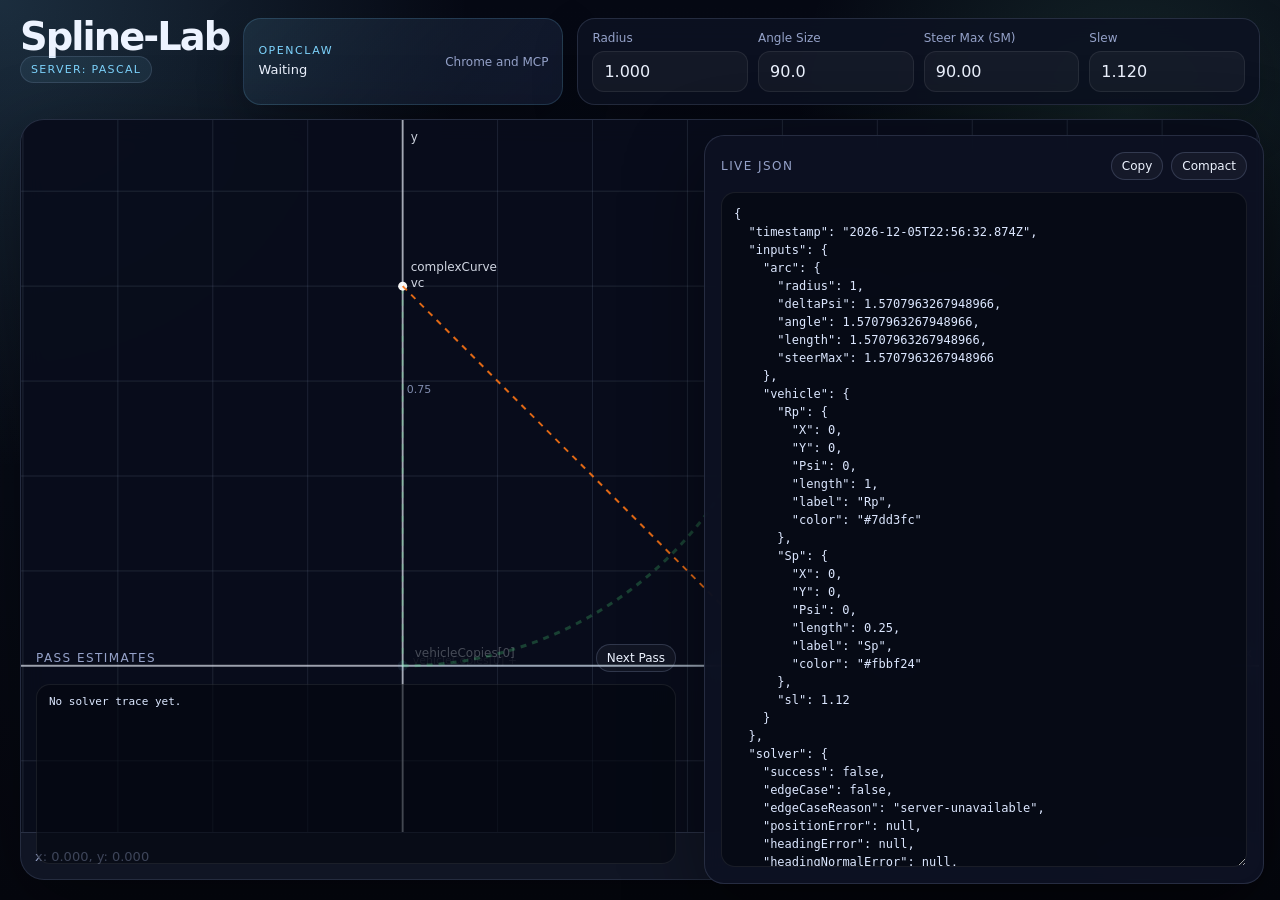
==== commit fe63d090: "Refine pass stepping and solver preview" ====
--- a/spline-lab.html
+++ b/spline-lab.html
@@ -52,7 +52,7 @@
     .titlestack {
       display: grid;
       gap: 10px;
-      max-width: min(760px, 100%);
+      width: 100%;
     }
     .title-row {
       display: flex;
@@ -60,6 +60,7 @@
       justify-content: space-between;
       gap: 14px;
       flex-wrap: wrap;
+      width: 100%;
     }
     .titleblock h1 {
       margin: 0;
@@ -87,8 +88,8 @@
       justify-content: space-between;
       align-items: center;
       gap: 12px;
-      flex: 1 1 360px;
-      min-width: min(100%, 360px);
+      flex: 0 0 320px;
+      min-width: 280px;
       padding: 12px 14px;
       border-radius: 18px;
       border: 1px solid rgba(125, 211, 252, 0.18);
@@ -115,6 +116,28 @@
     .launch-meta {
       color: var(--muted);
       font-size: 12px;
+    }
+    .launch-and-controls {
+      display: flex;
+      flex: 1 1 760px;
+      min-width: 0;
+      gap: 14px;
+      align-items: stretch;
+      justify-content: flex-end;
+      flex-wrap: wrap;
+    }
+    .control-card {
+      flex: 1 1 340px;
+      min-width: 300px;
+      padding: 12px 14px;
+      border-radius: 18px;
+      border: 1px solid rgba(157, 173, 212, 0.18);
+      background: rgba(13, 18, 34, 0.90);
+      box-shadow: 0 18px 48px rgba(0, 0, 0, 0.18);
+      backdrop-filter: blur(12px);
+    }
+    .control-card .controls {
+      grid-template-columns: repeat(4, minmax(0, 1fr));
     }
     .status {
       display: flex;
@@ -140,7 +163,7 @@
     .bottom-row {
       position: absolute;
       left: 20px;
-      right: 20px;
+      right: calc(16px + min(560px, calc(100vw - 56px)) + 12px);
       bottom: 20px;
       display: grid;
       grid-template-columns: minmax(0, 1fr);
@@ -148,10 +171,13 @@
       align-items: start;
       z-index: 6;
       pointer-events: none;
+      justify-items: start;
     }
     .pass-panel {
       padding: 16px 20px;
       pointer-events: auto;
+      width: 100%;
+      max-width: none;
     }
     .stage-shell, .side {
       min-height: 0;
@@ -166,22 +192,21 @@
       position: relative;
       display: grid;
       grid-template-rows: auto 1fr auto;
+      height: 100%;
+      min-height: 0;
     }
     .side {
       position: absolute;
       top: 16px;
       right: 16px;
+      bottom: 16px;
       width: min(560px, calc(100vw - 56px));
-      max-height: calc(100% - 32px);
       z-index: 5;
-      display: grid;
-      grid-template-rows: auto auto 1fr;
+      display: flex;
+      flex-direction: column;
       border-radius: 20px;
       background: rgba(13, 18, 34, 0.94);
       backdrop-filter: blur(14px);
-    }
-    .stage-shell {
-      min-height: calc(100vh - 70px);
     }
     .toolbar {
       display: flex;
@@ -237,6 +262,45 @@
       color: var(--muted);
       font-size: 13px;
       line-height: 1.5;
+    }
+    .panel-head {
+      display: flex;
+      align-items: center;
+      justify-content: space-between;
+      gap: 12px;
+      margin-bottom: 12px;
+    }
+    .panel-head .panel-title {
+      margin: 0;
+    }
+    .panel-actions {
+      display: flex;
+      gap: 8px;
+      flex-wrap: wrap;
+    }
+    .mini-button {
+      appearance: none;
+      border: 1px solid rgba(157, 173, 212, 0.22);
+      background: rgba(255, 255, 255, 0.04);
+      color: var(--text);
+      padding: 7px 10px;
+      border-radius: 999px;
+      font-size: 12px;
+      line-height: 1;
+      cursor: pointer;
+      transition: background 0.15s ease, border-color 0.15s ease, transform 0.12s ease;
+    }
+    .mini-button:hover {
+      background: rgba(125, 211, 252, 0.12);
+      border-color: rgba(125, 211, 252, 0.35);
+      transform: translateY(-1px);
+    }
+    .mini-button:active {
+      transform: translateY(0);
+    }
+    .mini-button[data-active="true"] {
+      background: rgba(126, 240, 191, 0.14);
+      border-color: rgba(126, 240, 191, 0.35);
     }
     .panel {
       padding: 16px;
@@ -324,10 +388,11 @@
       line-height: 1.5;
     }
     .json-output {
-      min-height: 420px;
       width: 100%;
+      flex: 1 1 auto;
+      min-height: 0;
+      max-height: none;
       resize: vertical;
-      max-height: 60vh;
     }
     .debug-data {
       margin: 0;
@@ -347,6 +412,9 @@
     @media (max-width: 1080px) {
       html, body { overflow: auto; }
       .app { height: auto; min-height: 100vh; }
+      .launch-and-controls {
+        justify-content: stretch;
+      }
       .workspace {
         display: block;
       }
@@ -358,6 +426,12 @@
         width: auto;
         max-height: none;
         margin-top: 14px;
+      }
+      .bottom-row {
+        right: 20px;
+      }
+      .pass-panel {
+        width: auto;
       }
   }
   </style>
@@ -371,12 +445,34 @@
             <h1>Spline-Lab</h1>
             <div class="eyebrow">Server: Pascal</div>
           </div>
-          <div class="launch-banner" role="status" aria-live="polite">
-            <div class="launch-copy">
-              <div class="launch-label">OpenClaw</div>
-              <div id="openclawLaunchMessage" class="launch-message">OpenClaw control launching...</div>
+          <div class="launch-and-controls">
+            <div class="launch-banner" role="status" aria-live="polite">
+              <div class="launch-copy">
+                <div class="launch-label">OpenClaw</div>
+                <div id="openclawLaunchMessage" class="launch-message">Waiting</div>
+              </div>
+              <div id="openclawLaunchMeta" class="launch-meta">Waiting for launcher status</div>
             </div>
-            <div id="openclawLaunchMeta" class="launch-meta">Waiting for launcher status</div>
+            <section class="control-card" aria-label="Arc controls">
+              <div class="controls">
+                <div class="control">
+                  <label for="arcRadius">Radius</label>
+                  <input id="arcRadius" type="number" min="-100" max="100" step="0.001" value="1.000" inputmode="decimal" />
+                </div>
+                <div class="control">
+                  <label for="arcAngle">Angle Size</label>
+                  <input id="arcAngle" type="number" min="0" max="180" step="0.1" value="90.0" inputmode="decimal" />
+                </div>
+                <div class="control">
+                  <label for="arcSteerMax">Steer Max (SM)</label>
+                  <input id="arcSteerMax" type="number" min="45" max="90" step="1" value="90.00" inputmode="decimal" />
+                </div>
+                <div class="control">
+                  <label for="arcSlew">Slew</label>
+                  <input id="arcSlew" type="number" min="0.1" max="1.571" step="0.04" value="0.785" inputmode="decimal" />
+                </div>
+              </div>
+            </section>
           </div>
         </div>
       </div>
@@ -395,25 +491,14 @@
       </section>
 
       <aside class="side">
-        <section class="panel">
-          <div class="controls">
-            <div class="control">
-              <label for="arcRadius">Radius</label>
-              <input id="arcRadius" type="number" min="-100" max="100" step="0.001" value="1.000" inputmode="decimal" />
-            </div>
-            <div class="control">
-              <label for="arcAngle">Angle Size</label>
-              <input id="arcAngle" type="number" min="0" max="180" step="0.1" value="90.0" inputmode="decimal" />
-            </div>
-            <div class="control">
-              <label for="arcSteerMax">Steer Max (SM)</label>
-              <input id="arcSteerMax" type="number" min="45" max="90" step="1" value="90.00" inputmode="decimal" />
+        <section class="panel" style="display:flex; flex-direction:column; min-height:0; flex:1 1 auto;">
+          <div class="panel-head">
+            <div class="panel-title">Live JSON</div>
+            <div class="panel-actions">
+              <button id="copyJsonButton" type="button" class="mini-button">Copy</button>
+              <button id="toggleJsonCompactButton" type="button" class="mini-button" data-active="false">Compact</button>
             </div>
           </div>
-        </section>
-
-        <section class="panel">
-          <div class="panel-title">Live JSON</div>
           <textarea id="jsonOutput" class="json json-output" readonly spellcheck="false"></textarea>
         </section>
 
@@ -422,7 +507,12 @@
 
     <div class="bottom-row">
       <section class="panel pass-panel">
-        <div class="panel-title">Pass Estimates</div>
+        <div class="panel-head">
+          <div class="panel-title">Pass Estimates</div>
+          <div class="panel-actions">
+            <button id="nextPassButton" type="button" class="mini-button">Next Pass</button>
+          </div>
+        </div>
         <pre id="debugData" class="debug-data">No solver trace yet.</pre>
       </section>
     </div>
@@ -435,13 +525,21 @@
     const arcRadiusInput = document.getElementById("arcRadius");
     const arcAngleInput = document.getElementById("arcAngle");
     const arcSteerMaxInput = document.getElementById("arcSteerMax");
+    const arcSlewInput = document.getElementById("arcSlew");
     const debugData = document.getElementById("debugData");
+    const nextPassButton = document.getElementById("nextPassButton");
     const jsonOutput = document.getElementById("jsonOutput");
+    const copyJsonButton = document.getElementById("copyJsonButton");
+    const toggleJsonCompactButton = document.getElementById("toggleJsonCompactButton");
     const coordsReadout = document.getElementById("coordsReadout");
     const renderStatus = document.getElementById("renderStatus");
     const openclawLaunchMessage = document.getElementById("openclawLaunchMessage");
     const openclawLaunchMeta = document.getElementById("openclawLaunchMeta");
     const poseSampleCache = new Map();
+    let openclawReloadTimer = 0;
+    let jsonCompactView = false;
+    let simpleArcFullSolution = null;
+    let simpleArcPassIndex = -1;
     const VEHICLE_BODY_LABEL = "Rp";
     const VEHICLE_STEER_LABEL = "Sp";
     const COMPLEX_CURVE_LABEL = "complexCurve";
@@ -544,7 +642,7 @@
         view: { scale: 150, offsetX: 0, offsetY: 0 },
         radius: 4,
         ui: { guides: true, vehicle: true },
-        arc: { radius: 1, deltaPsi: Math.PI / 2, angle: Math.PI / 2, length: Math.PI / 2, steerMax: Math.PI / 2, shadowCountComplex: null, shadowCountSimple: null },
+        arc: { radius: 1, deltaPsi: Math.PI / 2, angle: Math.PI / 2, length: Math.PI / 2, steerMax: Math.PI / 2, slew: 1.14, shadowCountComplex: null, shadowCountSimple: null },
         Vehicles: [createAnchorVehicle()],
         vehicleCopies: [],
         simpleVehicleCopies: [],
@@ -583,6 +681,11 @@
           arc: {
             ...defaultState.arc,
             ...(parsed.arc || {}),
+            slew: normalizeSlew(Number.isFinite(Number(parsed.arc?.slew))
+              ? Number(parsed.arc.slew)
+              : (Number.isFinite(Number(parsed.arc?.sl))
+                ? Number(parsed.arc.sl)
+                : defaultState.arc.slew)),
             shadowCountComplex: Number.isFinite(Number(parsed.arc?.shadowCountComplex))
               ? Number(parsed.arc.shadowCountComplex)
               : defaultState.arc.shadowCountComplex,
@@ -666,20 +769,40 @@
     }
 
     function applyOpenClawStatus(message) {
-      const text = (message || "").trim() || "OpenClaw control launching...";
+      const text = (message || "").trim() || "Waiting";
+      const lower = text.toLowerCase();
       if (openclawLaunchMessage) {
-        openclawLaunchMessage.textContent = text;
+        openclawLaunchMessage.textContent = lower.includes("ready") ? "Attached" : "Waiting";
       }
       if (openclawLaunchMeta) {
-        const lower = text.toLowerCase();
         if (lower.includes("ready")) {
-          openclawLaunchMeta.textContent = "CDP + Playwright attach path ready";
+          openclawLaunchMeta.textContent = "CDP + Playwright";
         } else if (lower.includes("timed out") || lower.includes("error")) {
-          openclawLaunchMeta.textContent = "Launcher reported a startup problem";
+          openclawLaunchMeta.textContent = "Launcher problem";
         } else {
-          openclawLaunchMeta.textContent = "Waiting for Chrome and MCP";
-        }
-      }
+          openclawLaunchMeta.textContent = "Chrome and MCP";
+        }
+      }
+    }
+
+    function scheduleOpenClawReload() {
+      if (openclawReloadTimer) {
+        return;
+      }
+      openclawReloadTimer = window.setTimeout(() => {
+        openclawReloadTimer = 0;
+        const nextUrl = new URL(window.location.href);
+        nextUrl.searchParams.set("_ocReload", String(Date.now()));
+        window.location.replace(nextUrl.toString());
+      }, 2000);
+    }
+
+    function clearOpenClawReload() {
+      if (!openclawReloadTimer) {
+        return;
+      }
+      window.clearTimeout(openclawReloadTimer);
+      openclawReloadTimer = 0;
     }
 
     async function refreshOpenClawStatus() {
@@ -689,9 +812,11 @@
           throw new Error(`HTTP ${response.status}`);
         }
         const payload = await response.json();
+        clearOpenClawReload();
         applyOpenClawStatus(payload?.message);
       } catch {
         applyOpenClawStatus("OpenClaw control launching...");
+        scheduleOpenClawReload();
       }
     }
 
@@ -2275,11 +2400,17 @@
       return normalizeSteerMax(Number.isFinite(Number(arc?.steerMax)) ? Number(arc.steerMax) : Math.PI / 2);
     }
 
+    function getSimpleArcSlew(arc = state.arc) {
+      const slew = Number(arc?.slew);
+      return normalizeSlew(Number.isFinite(slew) ? slew : 1.14);
+    }
+
     function getSimpleArcGeometry() {
       const radius = Number(state.arc?.radius) || 1;
       const deltaPsi = getSimpleArcDeltaPsi();
       const arcLength = getSimpleArcLength();
       const steerMax = getSimpleArcSteerMax();
+      const slew = getSimpleArcSlew();
       const center = { x: 0, y: radius };
       const startAngle = radius >= 0 ? -Math.PI / 2 : Math.PI / 2;
       const turnAngle = Number.isFinite(radius) && Math.abs(radius) > 1e-9
@@ -2290,6 +2421,7 @@
         deltaPsi,
         arcLength,
         steerMax,
+        slew,
         turnAngle,
         center,
         startAngle,
@@ -2403,7 +2535,7 @@
           radius: String(Number(arc.radius) || 0),
           deltaPsi: String(Number(arc.deltaPsi) || 0),
           steerMax: String(Number(arc.steerMax) || 0),
-          initialSl: String(getSolverInitialSl(state.simpleArcSolution)),
+          slew: String(getSimpleArcSlew(state.arc)),
           vehicleX: String(Number(vehicleVector.x) || 0),
           vehicleY: String(Number(vehicleVector.y) || 0),
           vehicleAngle: String(Number(vehicleVector.angle) || 0)
@@ -2471,8 +2603,8 @@
           radius: Number(arc?.radius) || 0,
           arcLength: Number(arc?.arcLength) || 0,
           s: Number(arc?.arcLength) || 0,
-          sl: Number(arc?.radius) ? 1 / Number(arc.radius) : 0,
-          slew: Number(arc?.radius) ? 1 / Number(arc.radius) : 0,
+          sl: getSimpleArcSlew(arc),
+          slew: getSimpleArcSlew(arc),
           turnAngle: Number(arc?.turnAngle) || 0,
           finalHeading: 0,
           theta: 0,
@@ -2501,8 +2633,8 @@
         radius: Number(arc?.radius) || 0,
         arcLength: Number(arc?.arcLength) || 0,
         s: Number(arc?.arcLength) || 0,
-        sl: Number(arc?.radius) ? 1 / Number(arc.radius) : 0,
-        slew: Number(arc?.radius) ? 1 / Number(arc.radius) : 0,
+        sl: getSimpleArcSlew(arc),
+        slew: getSimpleArcSlew(arc),
         turnAngle: Number(arc?.turnAngle) || 0,
         finalHeading: 0,
         theta: 0,
@@ -3188,11 +3320,180 @@
 
     function updateJson() {
       if (jsonOutput) {
-        jsonOutput.value = JSON.stringify(buildLiveDebugSnapshot(), null, 2);
-      }
-    }
-
-    function updateDebugData(solution) {
+        const snapshot = buildLiveDebugSnapshot();
+        jsonOutput.value = jsonCompactView
+          ? JSON.stringify(snapshot)
+          : JSON.stringify(snapshot, null, 2);
+      }
+    }
+
+    function getJsonSnapshotText() {
+      return jsonOutput ? String(jsonOutput.value || "") : "";
+    }
+
+    function getJsonSnapshotObject() {
+      const text = getJsonSnapshotText();
+      if (!text) {
+        return null;
+      }
+      try {
+        return JSON.parse(text);
+      } catch {
+        return null;
+      }
+    }
+
+    async function copyJsonSnapshot() {
+      const snapshot = getJsonSnapshotText() || (jsonCompactView
+        ? JSON.stringify(buildLiveDebugSnapshot())
+        : JSON.stringify(buildLiveDebugSnapshot(), null, 2));
+      try {
+        await navigator.clipboard.writeText(snapshot);
+        if (copyJsonButton) {
+          const prev = copyJsonButton.textContent;
+          copyJsonButton.textContent = "Copied";
+          window.setTimeout(() => {
+            if (copyJsonButton) {
+              copyJsonButton.textContent = prev;
+            }
+          }, 1000);
+        }
+      } catch {
+        if (jsonOutput) {
+          jsonOutput.focus();
+          jsonOutput.select();
+          document.execCommand("copy");
+        }
+      }
+    }
+
+    function setJsonCompactView(compact) {
+      jsonCompactView = !!compact;
+      if (toggleJsonCompactButton) {
+        toggleJsonCompactButton.dataset.active = jsonCompactView ? "true" : "false";
+      }
+      updateJson();
+    }
+
+    function pickPassCandidate(pass) {
+      const candidates = [pass?.steerBest, pass?.pathBest].filter(Boolean);
+      return candidates.reduce((best, current) => {
+        if (!best) return current;
+        const bestScore = [
+          best?.positionError,
+          best?.headingError,
+          best?.pathLength,
+          best?.finalSteer
+        ].reduce((count, value) => count + (Number.isFinite(Number(value)) ? 1 : 0), 0);
+        const currentScore = [
+          current?.positionError,
+          current?.headingError,
+          current?.pathLength,
+          current?.finalSteer
+        ].reduce((count, value) => count + (Number.isFinite(Number(value)) ? 1 : 0), 0);
+        return currentScore > bestScore ? current : best;
+      }, null);
+    }
+
+    function getFixedSteerGuess(solution = simpleArcFullSolution || state.simpleArcTrace || state.simpleArcSolution || solveSimpleArc()) {
+      const slew = Number(solution?.arc?.slew ?? state.arc?.slew);
+      return Number.isFinite(slew) ? slew : 0;
+    }
+
+    function buildPassPreviewSolution(pass, index, sourceSolution = simpleArcFullSolution || state.simpleArcTrace || state.simpleArcSolution || solveSimpleArc()) {
+      const arc = getSimpleArcGeometry();
+      const candidate = pickPassCandidate(pass);
+      const steerGuess = getFixedSteerGuess(sourceSolution);
+      const pathLength = Math.max(0, Number(pass?.pathCenter ?? candidate?.pathLength) || 0);
+      const effectiveSlew = pathLength > 1e-12 ? steerGuess / pathLength : 0;
+      const vehicleVector = getVehicleVector() || { x: 0, y: 0, angle: 0 };
+      const sweep = integrateLinearSteerPath(steerGuess, pathLength);
+      const terminalPose = sweep?.terminalPose || sampleVehiclePoseForSlew(
+        vehicleVector,
+        pathLength,
+        effectiveSlew,
+        pathLength,
+        Number(state.radius) || 0
+      );
+      const vc = getSimpleArcVC(terminalPose);
+      const terminalRadius = getDerivedTerminalRadius(terminalPose, vc, Number(state.arc?.radius) || 0);
+      const bisector = sourceSolution?.bisector || getSimpleArcBisectorGeometry(arc);
+      const headingError = Number(candidate?.headingError);
+      const positionError = Number(candidate?.positionError);
+      const headingNormalError = Number(candidate?.headingNormalError);
+      const pathPoints = Array.isArray(sweep?.points)
+        ? sweep.points.map((point) => ({
+            x: Number(point.x) || 0,
+            y: Number(point.y) || 0,
+            heading: Number(point.heading) || 0,
+            theta: Number(point.theta) || 0
+          }))
+        : [];
+      return {
+        ...(sourceSolution || {}),
+        success: Number.isFinite(positionError) && Number.isFinite(headingError)
+          ? Math.abs(positionError) <= 1e-7 && Math.abs(headingError) <= 1e-6
+          : false,
+        edgeCase: Boolean(sourceSolution?.edgeCase),
+        edgeCaseReason: sourceSolution?.edgeCaseReason || null,
+        passIndex: Number(index) || 0,
+        pass: Number(pass?.pass ?? index) || 0,
+        passCandidate: candidate || null,
+        radius: Number(arc.radius) || 0,
+        arcLength: Number(arc.arcLength) || 0,
+        s: pathLength,
+        slew: steerGuess,
+        sl: effectiveSlew,
+        turnAngle: steerGuess,
+        theta: steerGuess,
+        finalHeading: Number.isFinite(Number(terminalPose?.angle)) ? Number(terminalPose.angle) : 0,
+        curveLength: pathLength,
+        complexCurveLength: pathLength,
+        steeredWheelTravelDistance: pathLength,
+        simpleCurveLength: 0,
+        totalTravelDistance: pathLength,
+        spTravelDistance: pathLength,
+        positionError: Number.isFinite(positionError) ? Math.abs(positionError) : NaN,
+        headingError: Number.isFinite(headingError) ? Math.abs(headingError) : NaN,
+        headingNormalAngle: Number.isFinite(Number(terminalPose?.angle))
+          ? normalizePositiveAngle(Number(terminalPose.angle) + Math.PI / 2)
+          : NaN,
+        headingNormalError: Number.isFinite(headingNormalError) ? Math.abs(headingNormalError) : NaN,
+        headingNormalSatisfied: Number.isFinite(headingNormalError) ? Math.abs(headingNormalError) <= 1e-5 : false,
+        vc,
+        terminalPose,
+        finalPose: terminalPose,
+        complexTerminalPose: terminalPose,
+        complexVc: vc,
+        terminalRadius,
+        terminalCoord: terminalPose ? createCoord(terminalPose.x, terminalPose.y, terminalPose.angle, 1, VEHICLE_BODY_LABEL, "#7dd3fc") : null,
+        complexCurve: {
+          valid: Boolean(pathPoints.length),
+          center: vc ? { ...vc } : null,
+          radius: terminalRadius,
+          startAngle: 0,
+          endAngle: 0,
+          turnAngle: finalSteer,
+          arcLength: pathLength,
+          pathPoints,
+          terminalPose: terminalPose ? {
+            x: Number(terminalPose.x) || 0,
+            y: Number(terminalPose.y) || 0,
+            angle: Number(terminalPose.angle) || 0,
+            theta: Number(terminalPose.theta) || 0
+          } : null,
+          vc,
+          bisector
+        },
+        simpleCurve: null,
+        pathPoints,
+        bisector,
+        steerMax: Number(arc.steerMax) || 0,
+        passes: Array.isArray(sourceSolution?.passes) ? sourceSolution.passes : []
+      };
+    }
+
+    function updateDebugData(solution, selectedPassIndex = -1) {
       if (!debugData) return;
       debugData.textContent = "";
       const passes = Array.isArray(solution?.passes) ? solution.passes : [];
@@ -3201,60 +3502,92 @@
         return;
       }
 
-      const lines = ["#  pass  steerGuess  pathGuess   posErr    headErr    terminal pose"];
+      if (selectedPassIndex < 0 || selectedPassIndex >= passes.length) {
+        debugData.textContent = "Pass box cleared. Press Next Pass.";
+        return;
+      }
+
+      const steerSeed = getFixedSteerGuess(solution);
+      const lines = [
+        `Selected pass: ${formatPassIndex(Number(passes[selectedPassIndex]?.pass ?? selectedPassIndex + 1))}`,
+        "#  pass  steerGuess  pathGuess   posErr    headErr    terminal pose"
+      ];
       passes.forEach((pass, index) => {
-        const candidates = [pass?.steerBest, pass?.pathBest].filter(Boolean);
-        const candidate = candidates.reduce((best, current) => {
-          if (!best) return current;
-          const bestScore = [
-            best?.positionError,
-            best?.headingError,
-            best?.pathLength,
-            best?.finalSteer
-          ].reduce((count, value) => count + (Number.isFinite(Number(value)) ? 1 : 0), 0);
-          const currentScore = [
-            current?.positionError,
-            current?.headingError,
-            current?.pathLength,
-            current?.finalSteer
-          ].reduce((count, value) => count + (Number.isFinite(Number(value)) ? 1 : 0), 0);
-          return currentScore > bestScore ? current : best;
-        }, null);
-        const steerCenter = Number(pass?.steerCenter);
-        const pathCenter = Number(pass?.pathCenter);
-        const steerGuess = Number(
-          candidate?.finalSteer
-            ?? pass?.steerBest?.finalSteer
-            ?? pass?.pathBest?.finalSteer
-            ?? pass?.steerCenter
-        );
-        const pathGuess = Number(
-          candidate?.pathLength
-            ?? pass?.pathBest?.pathLength
-            ?? pass?.steerBest?.pathLength
-            ?? pass?.pathCenter
-        );
+        const candidate = pickPassCandidate(pass);
+        const pathGuess = Number(pass?.pathCenter);
+        const steerGuess = steerSeed;
         const positionError = Number(candidate?.positionError);
         const headingError = Number(candidate?.headingError);
         const terminalPose = pass?.terminalPose || candidate?.result?.terminalPose || candidate?.terminalPose || null;
         const terminalPoseText = terminalPose
-          ? `(${formatPassDistance(terminalPose.x)}, ${formatPassDistance(terminalPose.y)}, ${formatPassAngle(terminalPose.angle)})`
-          : "(NaN, NaN, NaN)";
-        lines.push([
+          ? `(${formatPassDistance(terminalPose.x)}, ${formatPassDistance(terminalPose.y)}, ${formatPassAngle(terminalPose.angle)}, ${formatPassAngle(terminalPose.theta)})`
+          : "(NaN, NaN, NaN, NaN)";
+        const row = [
           formatPassIndex(Number(pass?.pass ?? index + 1)),
           formatPassDistance(steerGuess),
           formatPassDistance(pathGuess),
           formatPassDistance(positionError),
           formatPassAngle(headingError),
           terminalPoseText
-        ].join("  "));
+        ].join("  ");
+        lines.push(index === selectedPassIndex ? `> ${row}` : `  ${row}`);
       });
-
       debugData.textContent = lines.join("\n");
     }
 
     function updateDependentList() {
-      updateDebugData(state.simpleArcTrace || solveSimpleArc());
+      updateDebugData(state.simpleArcTrace || simpleArcFullSolution || solveSimpleArc(), simpleArcPassIndex);
+    }
+
+    function clearPassPreview() {
+      simpleArcPassIndex = -1;
+      if (simpleArcFullSolution) {
+        state.simpleArcSolution = simpleArcFullSolution;
+        syncVehicleShadows(simpleArcFullSolution);
+        const activeVehicle = getActiveVehicle();
+        if (activeVehicle) {
+          activeVehicle.finalPose = simpleArcFullSolution?.terminalPose ? { ...simpleArcFullSolution.terminalPose } : null;
+          if (Number.isFinite(Number(simpleArcFullSolution?.sl))) {
+            activeVehicle.sl = Number(simpleArcFullSolution.sl);
+          }
+        }
+      }
+      updateDependentList();
+      updateJson();
+    }
+
+    function showPassPreview(index) {
+      const solution = simpleArcFullSolution || state.simpleArcTrace || state.simpleArcSolution || solveSimpleArc();
+      const passes = Array.isArray(solution?.passes) ? solution.passes : [];
+      if (!passes.length) {
+        return false;
+      }
+      const nextIndex = Math.max(0, Math.min(Number(index) || 0, passes.length - 1));
+      const preview = buildPassPreviewSolution(passes[nextIndex], nextIndex, solution);
+      simpleArcPassIndex = nextIndex;
+      state.simpleArcSolution = preview;
+      syncVehicleShadows(preview);
+      const activeVehicle = getActiveVehicle();
+      if (activeVehicle) {
+        activeVehicle.finalPose = preview?.terminalPose ? { ...preview.terminalPose } : null;
+        if (Number.isFinite(Number(preview?.sl))) {
+          activeVehicle.sl = Number(preview.sl);
+        }
+      }
+      updateDependentList();
+      updateJson();
+      scheduleRender();
+      return true;
+    }
+
+    function advancePassPreview() {
+      const solution = simpleArcFullSolution || state.simpleArcTrace || state.simpleArcSolution || solveSimpleArc();
+      const passes = Array.isArray(solution?.passes) ? solution.passes : [];
+      if (!passes.length) {
+        return false;
+      }
+      const nextIndex = simpleArcPassIndex < 0 ? 0 : Math.min(simpleArcPassIndex + 1, passes.length - 1);
+      return showPassPreview(nextIndex);
     }
 
     function escapeHtml(value) {
@@ -3285,17 +3618,31 @@
 
     function getSolverInitialSl(source = getSimpleArcDeltaPsi()) {
       if (source && typeof source === "object") {
-        const solutionSl = Number(source.sl ?? source.slew);
+        const solutionSl = Number(source.slew ?? source.sl);
         if (Number.isFinite(solutionSl) && solutionSl > 1e-12) {
-          return Math.max(solutionSl, 1e-6);
-        }
+          return normalizeSlew(solutionSl);
+        }
+        const arcSlew = Number(source.arc?.slew);
+        if (Number.isFinite(arcSlew) && arcSlew > 1e-12) {
+          return normalizeSlew(arcSlew);
+        }
+      }
+
+      const arcSlew = Number(state.arc?.slew);
+      if (Number.isFinite(arcSlew) && arcSlew > 1e-12) {
+        return normalizeSlew(arcSlew);
+      }
+
+      const solutionSl = Number(source?.sl ?? source?.slew);
+      if (Number.isFinite(solutionSl) && solutionSl > 1e-12) {
+        return normalizeSlew(solutionSl);
       }
 
       const numeric = Math.abs(Number(source));
       if (Number.isFinite(numeric) && numeric > 1e-12) {
-        return Math.max(numeric * 0.25, 1e-6);
-      }
-      return Math.PI / 4;
+        return normalizeSlew(numeric * 0.25);
+      }
+      return normalizeSlew(Math.PI / 4);
     }
 
     function getDerivedTerminalRadius(terminalPose, vc, fallbackRadius = NaN) {
@@ -3450,6 +3797,16 @@
 
     function formatSteerMaxValue(value) {
       return Number(value || 0).toFixed(2);
+    }
+
+    function normalizeSlew(value) {
+      const clamped = clamp(Number(value) || 0, 0.1, Math.PI / 2);
+      const step = 0.04;
+      return Number((Math.round(clamped / step) * step).toFixed(3));
+    }
+
+    function formatSlewValue(value) {
+      return Number(value || 0).toFixed(3);
     }
 
     function formatCoordSummary(coord, pathLength = null) {
@@ -3710,6 +4067,13 @@
       if (document.activeElement !== arcSteerMaxInput) {
         arcSteerMaxInput.value = formatSteerMaxValue(steerMaxDegrees);
       }
+      const slew = getSimpleArcSlew();
+      if (arcSlewInput) {
+        arcSlewInput.step = "0.04";
+        if (document.activeElement !== arcSlewInput) {
+          arcSlewInput.value = formatSlewValue(slew);
+        }
+      }
     }
 
     function recalculateVehicleSolution(options = {}) {
@@ -3720,43 +4084,31 @@
       }
       const activeVehicle = getActiveVehicle();
       const arc = getSimpleArcGeometry();
-      const vehicleVector = getVehicleVector();
-      const geometry = {
-        ...getVehicleGeometry(),
-        radius: Number(arc.radius) || 0,
-        headingChange: Number(arc.turnAngle) || 0
-      };
-      const solved = solveVehicleSlForBisectorAlignment(vehicleVector, {
-        initialSl: getSolverInitialSl(state.simpleArcSolution),
-        maxSpan: Number.isFinite(Number(geometry?.maxHeadingChange))
-          ? Math.abs(Number(geometry.maxHeadingChange))
-          : 128,
-        geometry
-      });
-      const evaluation = solved?.evaluation || null;
-      const terminalPose = evaluation?.endPose || null;
-      const vc = evaluation?.cor || evaluation?.intersection || null;
+      const solved = solveSimpleArc(arc);
+      const terminalPose = solved?.terminalPose || null;
+      const vc = solved?.vc || solved?.complexVc || null;
       const bisector = getSimpleArcBisectorGeometry(arc);
-      const terminalPoseForCurve = terminalPose ? {
-        x: Number(terminalPose.x) || 0,
-        y: Number(terminalPose.y) || 0,
-        angle: Number(terminalPose.angle) || 0,
+      const finalPose = solved?.finalPose || solved?.terminalPose || null;
+      const terminalPoseForCurve = finalPose ? {
+        x: Number(finalPose.x) || 0,
+        y: Number(finalPose.y) || 0,
+        angle: Number(finalPose.angle) || 0,
         theta: Number(solved?.theta ?? solved?.sl) || 0
       } : null;
-      const complexTerminalPose = evaluation?.complexTerminalPose || terminalPoseForCurve || terminalPose || null;
-      const complexVc = evaluation?.complexVc || vc || null;
-      const terminalRadius = getDerivedTerminalRadius(complexTerminalPose, complexVc, Number(arc.radius) || 0);
-      const finalPose = terminalPoseForCurve || null;
-      const positionError = Number(solved?.rearDistance);
-      const headingError = Number.isFinite(Number(solved?.bodyAngleError))
-        ? Math.abs(Number(solved.bodyAngleError))
-        : (Number.isFinite(Number(solved?.bodyAlignment))
-          ? Math.abs(Math.asin(clamp(Number(solved.bodyAlignment) || 0, -1, 1)))
-          : NaN);
-      const headingNormalAngle = finalPose ? normalizePositiveAngle(Number(finalPose.angle) + Math.PI / 2) : NaN;
-      const bisectorHeading = bisector?.valid ? normalizePositiveAngle(bisector.bisectorAngle) : NaN;
-      const headingNormalError = Number.isFinite(headingNormalAngle) && Number.isFinite(bisectorHeading)
-        ? Math.abs(wrapAngle(headingNormalAngle - bisectorHeading))
+      const complexTerminalPose = solved?.complexTerminalPose || terminalPoseForCurve || terminalPose || null;
+      const complexVc = solved?.complexVc || vc || null;
+      const terminalRadius = Number.isFinite(Number(solved?.terminalRadius))
+        ? Number(solved.terminalRadius)
+        : getDerivedTerminalRadius(complexTerminalPose, complexVc, Number(arc.radius) || 0);
+      const positionError = Number(solved?.positionError);
+      const headingError = Number.isFinite(Number(solved?.headingError))
+        ? Math.abs(Number(solved.headingError))
+        : NaN;
+      const headingNormalAngle = Number.isFinite(Number(solved?.headingNormalAngle))
+        ? Number(solved.headingNormalAngle)
+        : (finalPose ? normalizePositiveAngle(Number(finalPose.angle) + Math.PI / 2) : NaN);
+      const headingNormalError = Number.isFinite(Number(solved?.headingNormalError))
+        ? Math.abs(Number(solved.headingNormalError))
         : NaN;
       const success = Boolean(solved?.success)
         && Number.isFinite(positionError)
@@ -3765,22 +4117,22 @@
         && headingError <= 1e-6;
       const result = {
         success,
-        edgeCase: false,
-        edgeCaseReason: null,
+        edgeCase: Boolean(solved?.edgeCase),
+        edgeCaseReason: solved?.edgeCaseReason || null,
         radius: Number(arc.radius) || 0,
         arcLength: Number(arc.arcLength) || 0,
         s: Number(solved?.curveLength) || 0,
-        slew: Number(solved?.slew ?? solved?.sl) || 0,
+        slew: Number(solved?.slew ?? solved?.sl) || getSimpleArcSlew(arc),
         sl: Number(solved?.sl) || 0,
-        turnAngle: Number(solved?.headingChange) || 0,
+        turnAngle: Number(solved?.turnAngle ?? solved?.headingChange) || 0,
         theta: Number(solved?.theta ?? terminalPoseForCurve?.theta) || 0,
         finalHeading: Number(finalPose?.angle) || 0,
         curveLength: Number(solved?.curveLength) || 0,
-        complexCurveLength: Number(solved?.curveLength) || 0,
+        complexCurveLength: Number(solved?.complexCurveLength ?? solved?.curveLength) || 0,
         steeredWheelTravelDistance: Number(solved?.steeredWheelTravelDistance ?? solved?.curveLength) || 0,
-        simpleCurveLength: 0,
-        totalTravelDistance: Number(solved?.curveLength) || 0,
-        spTravelDistance: Number(solved?.curveLength) || 0,
+        simpleCurveLength: Number(solved?.simpleCurveLength) || 0,
+        totalTravelDistance: Number(solved?.totalTravelDistance) || (Number(solved?.curveLength) || 0),
+        spTravelDistance: Number(solved?.spTravelDistance) || (Number(solved?.curveLength) || 0),
         positionError: Number.isFinite(positionError) ? Math.abs(positionError) : NaN,
         headingError,
         headingNormalAngle,
@@ -3807,18 +4159,19 @@
           bisector
         },
         simpleCurve: null,
-        pathPoints: [],
+        pathPoints: Array.isArray(solved?.pathPoints) ? solved.pathPoints : [],
         bisector,
         steerMax: Number(arc.steerMax) || 0,
-        passes: Array.isArray(solved?.passes)
-          ? solved.passes
-          : (solved?.evaluation ? [solved.evaluation] : [])
-      };
-      state.simpleArcTrace = solveSimpleArc();
+        passes: Array.isArray(solved?.passes) ? solved.passes : []
+      };
+      state.simpleArcTrace = solved;
+      simpleArcFullSolution = result;
+      simpleArcPassIndex = -1;
       state.simpleArcSolution = result;
       state.arc.deltaPsi = getSimpleArcDeltaPsi();
       state.arc.angle = state.arc.deltaPsi;
       state.arc.length = getSimpleArcLength();
+      state.arc.slew = getSimpleArcSlew();
       syncVehicleShadows(result);
       if (activeVehicle) {
         activeVehicle.finalPose = result?.terminalPose ? { ...result.terminalPose } : null;
@@ -3828,7 +4181,18 @@
       }
       syncInputs();
       if (persist) saveState();
-      if (render) scheduleRender();
+      state.simpleArcSolution = result;
+      if (Array.isArray(result.passes) && result.passes.length) {
+        simpleArcPassIndex = 0;
+        updateDebugData(result, 0);
+        updateJson();
+        if (render) scheduleRender();
+      } else {
+        simpleArcPassIndex = -1;
+        updateDependentList();
+        updateJson();
+        if (render) scheduleRender();
+      }
       return result;
     }
 
@@ -3897,6 +4261,30 @@
       syncInputs();
       recalculateVehicleSolution();
     });
+
+    if (arcSlewInput) {
+      arcSlewInput.addEventListener("input", () => {
+        const value = Number(arcSlewInput.value);
+        state.arc.slew = normalizeSlew(Number.isFinite(value) ? value : Math.PI / 4);
+        arcSlewInput.step = "0.04";
+        syncInputs();
+        recalculateVehicleSolution();
+      });
+
+      arcSlewInput.addEventListener("blur", () => {
+        state.arc.slew = normalizeSlew(state.arc.slew);
+        arcSlewInput.step = "0.04";
+        syncInputs();
+        recalculateVehicleSolution();
+      });
+
+      arcSlewInput.addEventListener("focus", () => {
+        const slew = normalizeSlew(getSimpleArcSlew());
+        arcSlewInput.step = "0.04";
+        arcSlewInput.value = formatSlewValue(slew);
+        arcSlewInput.select();
+      });
+    }
 
     window.addEventListener("keydown", (event) => {
       if ((event.key === "Delete" || event.key === "Backspace") && state.selectedId) {
@@ -4047,6 +4435,19 @@
       if (initialized) return;
       renderStatus.textContent = "Render: booting";
       applyOpenClawStatus("OpenClaw control launching...");
+      if (nextPassButton) {
+        nextPassButton.addEventListener("click", () => {
+          advancePassPreview();
+        });
+      }
+      if (copyJsonButton) {
+        copyJsonButton.addEventListener("click", copyJsonSnapshot);
+      }
+      if (toggleJsonCompactButton) {
+        toggleJsonCompactButton.addEventListener("click", () => {
+          setJsonCompactView(!jsonCompactView);
+        });
+      }
       refreshOpenClawStatus();
       if (!openclawStatusPoll) {
         openclawStatusPoll = window.setInterval(refreshOpenClawStatus, 5000);
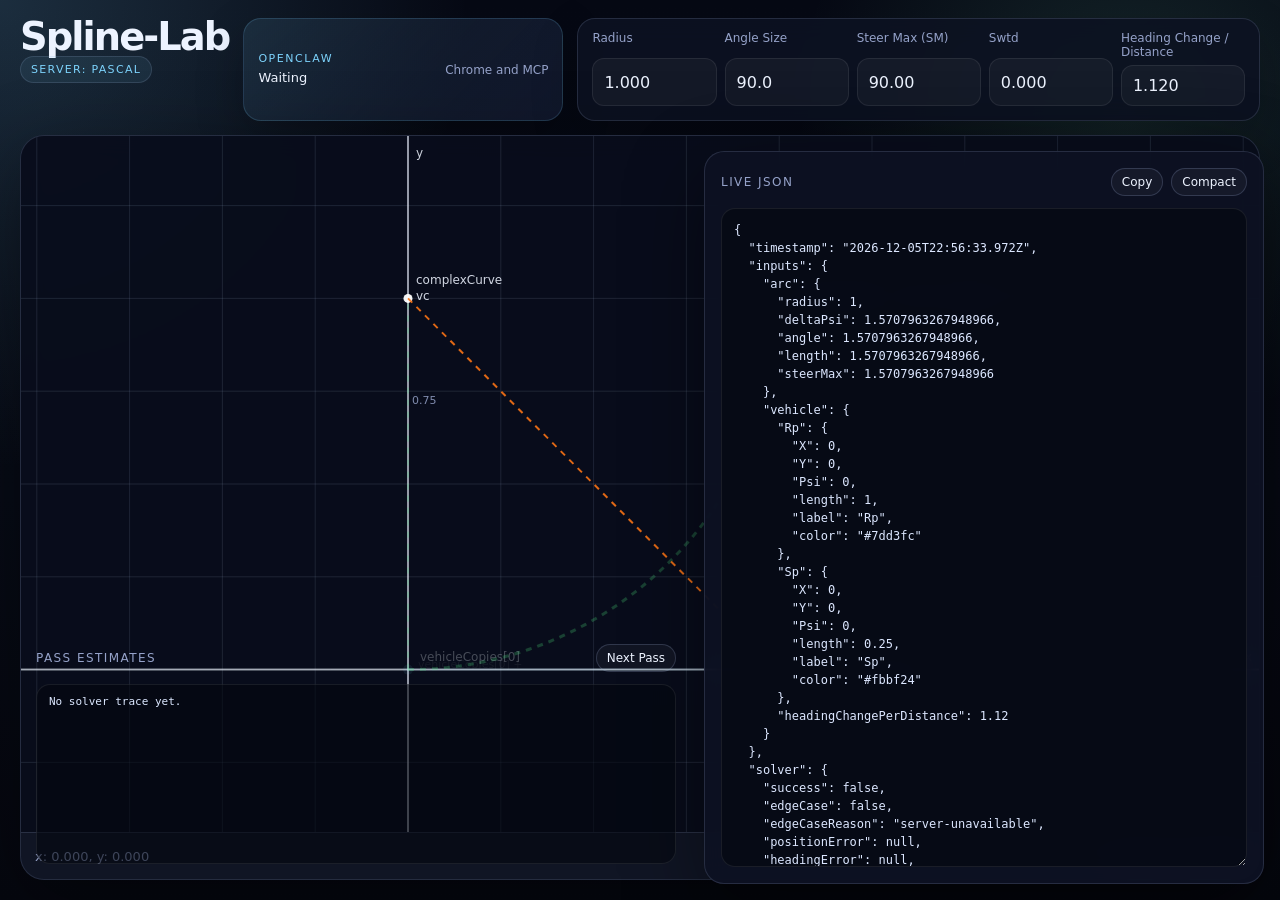
==== commit 34a9e349: "Refine low solver units" ====
--- a/spline-lab.html
+++ b/spline-lab.html
@@ -317,11 +317,15 @@
       color: var(--muted);
     }
     .controls {
-      display: grid;
-      grid-template-columns: 1fr 1fr;
-      gap: 10px;
+      display: flex;
+      flex-wrap: nowrap;
+      gap: 8px;
+      overflow-x: auto;
+      padding-bottom: 2px;
     }
     .control {
+      flex: 1 1 0;
+      min-width: 0;
       display: grid;
       gap: 6px;
     }
@@ -468,7 +472,11 @@
                   <input id="arcSteerMax" type="number" min="45" max="90" step="1" value="90.00" inputmode="decimal" />
                 </div>
                 <div class="control">
-                  <label for="arcSlew">Slew</label>
+                  <label for="swtd">Swtd</label>
+                  <input id="swtd" type="number" min="-100" max="100" step="0.001" value="0.000" inputmode="decimal" />
+                </div>
+                <div class="control">
+                  <label for="arcSlew">Heading Change / Distance</label>
                   <input id="arcSlew" type="number" min="0.1" max="1.571" step="0.04" value="0.785" inputmode="decimal" />
                 </div>
               </div>
@@ -526,6 +534,7 @@
     const arcAngleInput = document.getElementById("arcAngle");
     const arcSteerMaxInput = document.getElementById("arcSteerMax");
     const arcSlewInput = document.getElementById("arcSlew");
+    const swtdInput = document.getElementById("swtd");
     const debugData = document.getElementById("debugData");
     const nextPassButton = document.getElementById("nextPassButton");
     const jsonOutput = document.getElementById("jsonOutput");
@@ -641,7 +650,7 @@
       return {
         view: { scale: 150, offsetX: 0, offsetY: 0 },
         radius: 4,
-        ui: { guides: true, vehicle: true },
+        ui: { guides: true, vehicle: true, swtd: 0 },
         arc: { radius: 1, deltaPsi: Math.PI / 2, angle: Math.PI / 2, length: Math.PI / 2, steerMax: Math.PI / 2, slew: 1.14, shadowCountComplex: null, shadowCountSimple: null },
         Vehicles: [createAnchorVehicle()],
         vehicleCopies: [],
@@ -677,7 +686,12 @@
               ? Number(parsedVehicle.radius)
               : defaultState.radius),
           view: { ...defaultState.view, ...(parsed.view || {}) },
-          ui: { ...defaultState.ui, ...(parsed.ui || {}), vehicle: true },
+          ui: {
+            ...defaultState.ui,
+            ...(parsed.ui || {}),
+            vehicle: true,
+            swtd: normalizeSwtdValue(parsed.ui?.swtd ?? defaultState.ui.swtd)
+          },
           arc: {
             ...defaultState.arc,
             ...(parsed.arc || {}),
@@ -768,6 +782,12 @@
       };
     }
 
+    function normalizeSwtdValue(value) {
+      const numeric = Number(value);
+      if (!Number.isFinite(numeric)) return 0;
+      return clamp(numeric, -100, 100);
+    }
+
     function applyOpenClawStatus(message) {
       const text = (message || "").trim() || "Waiting";
       const lower = text.toLowerCase();
@@ -944,12 +964,23 @@
       return values;
     }
 
-    function integrateVehiclePoseFront(vehicleVector, distance) {
-      const slew = Number(state.vehicle.sl) || 0;
+    function integrateVehiclePoseFront(vehicleVector, distance, headingChangePerDistance = 0) {
+      if (Math.abs(distance) < 1e-12) {
+        return {
+          x: 0,
+          y: 0,
+          angle: 0,
+          theta: 0,
+          radius: 0,
+          curveLength: 0
+        };
+      }
+      const slew = headingChangePerDistance;
+      const headingChange = slew * distance;
       const invSlew = 1 / slew;
       const phase = invSlew;
       const travel = distance;
-      const phaseSpan = slew * travel;
+      const phaseSpan = headingChange;
       const harmonicLimit = Math.max(12, Math.ceil(Math.abs(invSlew) + 24));
       const besselValues = getBesselTable(slew, harmonicLimit + 1);
       let integral = { re: 0, im: 0 };
@@ -983,14 +1014,25 @@
         x: localRear.re,
         y: localRear.im,
         angle: bodyDelta,
-        theta: slew * travel
-      };
-    }
-
-    function integrateVehiclePoseFallback(vehicleVector, distance) {
-      const slew = Number(state.vehicle.sl) || 0;
+        theta: headingChange
+      };
+    }
+
+    function integrateVehiclePoseFallback(vehicleVector, distance, headingChangePerDistance = 0) {
+      if (Math.abs(distance) < 1e-12) {
+        return {
+          x: 0,
+          y: 0,
+          angle: 0,
+          theta: 0,
+          radius: 0,
+          curveLength: 0
+        };
+      }
+      const slew = headingChangePerDistance;
+      const headingChange = slew * distance;
       const travel = distance;
-      const bodyDelta = slew === 0 ? 0 : (2 * Math.sin((slew * travel) / 2) ** 2) / slew;
+      const bodyDelta = slew === 0 ? 0 : (2 * Math.sin(headingChange / 2) ** 2) / slew;
       const integralNodes = vehiclePoseQuadratureNodes;
       const integralWeights = vehiclePoseQuadratureWeights;
       const halfTravel = travel / 2;
@@ -999,7 +1041,7 @@
 
       for (let i = 0; i < integralNodes.length; i += 1) {
         const s = halfTravel * (integralNodes[i] + 1);
-        const phase = slew * s + (slew === 0 ? 0 : (2 * Math.sin((slew * s) / 2) ** 2) / slew);
+        const phase = slew * s + (slew === 0 ? 0 : (2 * Math.sin((headingChange * s) / (2 * distance)) ** 2) / slew);
         frontX += integralWeights[i] * Math.cos(phase) * halfTravel;
         frontY += integralWeights[i] * Math.sin(phase) * halfTravel;
       }
@@ -1010,18 +1052,17 @@
         x: rearX,
         y: rearY,
         angle: bodyDelta,
-        theta: slew * travel
-      };
-    }
-
-    function sampleVehiclePose(vehicleVector, distance) {
+        theta: headingChange
+      };
+    }
+
+    function sampleVehiclePose(vehicleVector, distance, headingChangePerDistance = 0) {
       const curveLength = Math.max(0, getCurveLengthFromGeometry(getVehicleGeometry()));
-      const slew = Number(state.vehicle.sl) || 0;
       const baseX = Number(vehicleVector?.x) || 0;
       const baseY = Number(vehicleVector?.y) || 0;
-      const localPose = Math.abs(slew) < 0.001
-        ? integrateVehiclePoseFallback(vehicleVector, distance)
-        : integrateVehiclePoseFront(vehicleVector, distance);
+      const localPose = Math.abs(distance) < 1e-12 || Math.abs(headingChangePerDistance) < 1e-12
+        ? integrateVehiclePoseFallback(vehicleVector, distance, headingChangePerDistance)
+        : integrateVehiclePoseFront(vehicleVector, distance, headingChangePerDistance);
       const baseAngle = Number(vehicleVector?.angle) || 0;
       const cosBase = Math.cos(baseAngle);
       const sinBase = Math.sin(baseAngle);
@@ -1047,7 +1088,8 @@
       const copies = [];
       for (let i = 0; i < sampleCount; i += 1) {
         const t = sampleCount === 1 ? 0 : i / (sampleCount - 1);
-        const pose = sampleVehiclePoseForSlew(vehicleVector, curveLength * t, slew, curveLength, radius);
+        const distance = curveLength * t;
+        const pose = sampleVehiclePoseForSlew(vehicleVector, distance, slew, curveLength, radius);
         copies.push({
           id: `vehicle-copy-${sampleCount}-${i}`,
           x: pose.x,
@@ -1064,7 +1106,7 @@
       return copies;
     }
 
-    function sampleVehiclePoseForSlew(vehicleVector, distance, slew = 0, curveLength = 0, radius = 0) {
+    function sampleVehiclePoseForSlew(vehicleVector, distance, headingChangePerDistance = 0, curveLength = 0, radius = 0) {
       const baseX = Number(vehicleVector?.x) || 0;
       const baseY = Number(vehicleVector?.y) || 0;
       const baseAngle = Number(vehicleVector?.angle) || 0;
@@ -1073,7 +1115,7 @@
         baseY,
         baseAngle,
         Number(distance) || 0,
-        Number(slew) || 0,
+        Number(headingChangePerDistance) || 0,
         Number(curveLength) || 0,
         Number(radius) || 0
       ].join("|");
@@ -1081,9 +1123,9 @@
         return { ...poseSampleCache.get(cacheKey) };
       }
 
-      const localPose = Math.abs(slew) < 0.001
-        ? integrateVehiclePoseFallbackForSlew(slew, distance)
-        : integrateVehiclePoseFrontForSlew(slew, distance);
+      const localPose = Math.abs(distance) < 1e-12 || Math.abs(headingChangePerDistance) < 1e-12
+        ? integrateVehiclePoseFallbackForSlew(distance, headingChangePerDistance)
+        : integrateVehiclePoseFrontForSlew(distance, headingChangePerDistance);
       const cosBase = Math.cos(baseAngle);
       const sinBase = Math.sin(baseAngle);
       const result = {
@@ -1098,11 +1140,24 @@
       return { ...result };
     }
 
-    function integrateVehiclePoseFrontForSlew(slew, distance) {
+    function integrateVehiclePoseFrontForSlew(distance, headingChangePerDistance) {
+      if (Math.abs(distance) < 1e-12) {
+        return {
+          x: 0,
+          y: 0,
+          angle: 0,
+          theta: 0,
+          radius: 0,
+          curveLength: 0
+        };
+      }
+
+      const slew = headingChangePerDistance;
+      const headingChange = slew * distance;
       const invSlew = 1 / slew;
       const phase = invSlew;
       const travel = distance;
-      const phaseSpan = slew * travel;
+      const phaseSpan = headingChange;
       const harmonicLimit = Math.max(12, Math.ceil(Math.abs(invSlew) + 24));
       const besselValues = getBesselTable(slew, harmonicLimit + 1);
       let integral = { re: 0, im: 0 };
@@ -1136,13 +1191,26 @@
         x: localRear.re,
         y: localRear.im,
         angle: bodyDelta,
-        theta: slew * travel
-      };
-    }
-
-    function integrateVehiclePoseFallbackForSlew(slew, distance) {
+        theta: headingChange
+      };
+    }
+
+    function integrateVehiclePoseFallbackForSlew(distance, headingChangePerDistance) {
+      if (Math.abs(distance) < 1e-12) {
+        return {
+          x: 0,
+          y: 0,
+          angle: 0,
+          theta: 0,
+          radius: 0,
+          curveLength: 0
+        };
+      }
+
+      const slew = headingChangePerDistance;
+      const headingChange = slew * distance;
       const travel = distance;
-      const bodyDelta = slew === 0 ? 0 : (2 * Math.sin((slew * travel) / 2) ** 2) / slew;
+      const bodyDelta = slew === 0 ? 0 : (2 * Math.sin(headingChange / 2) ** 2) / slew;
       const integralNodes = vehiclePoseQuadratureNodes;
       const integralWeights = vehiclePoseQuadratureWeights;
       const halfTravel = travel / 2;
@@ -1151,7 +1219,7 @@
 
       for (let i = 0; i < integralNodes.length; i += 1) {
         const s = halfTravel * (integralNodes[i] + 1);
-        const phase = slew * s + (slew === 0 ? 0 : (2 * Math.sin((slew * s) / 2) ** 2) / slew);
+        const phase = slew * s + (slew === 0 ? 0 : (2 * Math.sin((headingChange * s) / (2 * distance)) ** 2) / slew);
         frontX += integralWeights[i] * Math.cos(phase) * halfTravel;
         frontY += integralWeights[i] * Math.sin(phase) * halfTravel;
       }
@@ -1162,7 +1230,7 @@
         x: rearX,
         y: rearY,
         angle: bodyDelta,
-        theta: slew * travel
+        theta: headingChange
       };
     }
 
@@ -1984,8 +2052,7 @@
         return [vehicleToPose(anchor)].filter(Boolean);
       }
 
-      const terminalSteer = sl * totalPathLength;
-      const sweep = integrateLinearSteerPath(terminalSteer, totalPathLength);
+      const sweep = integrateLinearSteerPath(sl, totalPathLength);
       const localSamples = Array.isArray(sweep?.points) ? sweep.points.map((point, index) => {
         const t = sweep.points.length <= 1 ? 0 : index / (sweep.points.length - 1);
         return {
@@ -2083,6 +2150,14 @@
       const bisector = solution?.bisector || getSimpleArcBisectorGeometry(arc);
       const terminalPose = solution?.terminalPose || solution?.complexTerminalPose || null;
       const vc = solution?.vc || solution?.complexVc || null;
+      const displaySolution = solution ? {
+        ...solution,
+        headingChangePerDistance: Number(solution?.slew ?? solution?.sl) || 0
+      } : null;
+      if (displaySolution) {
+        delete displaySolution.slew;
+        delete displaySolution.sl;
+      }
       return {
         timestamp: new Date().toISOString(),
         inputs: {
@@ -2096,30 +2171,30 @@
           vehicle: state.vehicle ? {
             Rp: normalizeCoord(state.vehicle.Rp || {}, { label: VEHICLE_BODY_LABEL, length: 1, color: "#7dd3fc" }),
             Sp: normalizeCoord(state.vehicle.Sp || {}, { label: VEHICLE_STEER_LABEL, length: 0.25, color: "#fbbf24" }),
-            sl: Number(state.vehicle.sl) || 0
+            headingChangePerDistance: Number(state.vehicle.sl) || 0
           } : null
         },
         solver: {
-          success: Boolean(solution?.success),
-          edgeCase: Boolean(solution?.edgeCase),
-          edgeCaseReason: solution?.edgeCaseReason || null,
-          positionError: Number.isFinite(Number(solution?.positionError)) ? Number(solution.positionError) : null,
-          headingError: Number.isFinite(Number(solution?.headingError)) ? Number(solution.headingError) : null,
-          headingNormalError: Number.isFinite(Number(solution?.headingNormalError)) ? Number(solution.headingNormalError) : null,
-          terminalRadius: Number.isFinite(Number(solution?.terminalRadius)) ? Number(solution.terminalRadius) : null,
+          success: Boolean(displaySolution?.success),
+          edgeCase: Boolean(displaySolution?.edgeCase),
+          edgeCaseReason: displaySolution?.edgeCaseReason || null,
+          positionError: Number.isFinite(Number(displaySolution?.positionError)) ? Number(displaySolution.positionError) : null,
+          headingError: Number.isFinite(Number(displaySolution?.headingError)) ? Number(displaySolution.headingError) : null,
+          headingNormalError: Number.isFinite(Number(displaySolution?.headingNormalError)) ? Number(displaySolution.headingNormalError) : null,
+          terminalRadius: Number.isFinite(Number(displaySolution?.terminalRadius)) ? Number(displaySolution.terminalRadius) : null,
           vc,
           terminalPose,
           bisector,
-          passCount: Array.isArray(solution?.passes) ? solution.passes.length : 0
+          passCount: Array.isArray(displaySolution?.passes) ? displaySolution.passes.length : 0
         },
         display: {
           coordsReadout: lastPointerWorld
             ? { x: lastPointerWorld.x, y: lastPointerWorld.y }
             : { x: 0, y: 0 },
           renderStatus: renderStatus?.textContent || "",
-          debugSummary: formatComplexTerminalSummary(solution),
-          vcSummary: formatVcSummary(solution),
-          errorSummary: formatErrorSummary(solution)
+          debugSummary: formatComplexTerminalSummary(displaySolution),
+          vcSummary: formatVcSummary(displaySolution),
+          errorSummary: formatErrorSummary(displaySolution)
         }
       };
     }
@@ -2497,15 +2572,14 @@
       return best;
     }
 
-    function integrateLinearSteerPath(finalSteer, pathLength, sampleCount = Math.max(48, Math.ceil(Math.abs(Number(pathLength) || 0) * 96))) {
+    function integrateLinearSteerPath(headingChangePerDistance, pathLength, sampleCount = Math.max(48, Math.ceil(Math.abs(Number(pathLength) || 0) * 96))) {
       const count = Math.max(2, sampleCount);
       const totalPathLength = Math.max(0, Number(pathLength) || 0);
-      const slew = totalPathLength === 0 ? 0 : (Number(finalSteer) || 0) / totalPathLength;
       const points = [];
       for (let i = 0; i < count; i += 1) {
         const t = count === 1 ? 0 : i / (count - 1);
         const distance = totalPathLength * t;
-        const pose = sampleVehiclePoseForSlew({ x: 0, y: 0, angle: 0 }, distance, slew, totalPathLength, 0);
+        const pose = sampleVehiclePoseForSlew({ x: 0, y: 0, angle: 0 }, distance, Number(headingChangePerDistance) || 0, totalPathLength, 0);
         points.push({
           x: Number(pose.x) || 0,
           y: Number(pose.y) || 0,
@@ -2513,7 +2587,7 @@
           theta: Number(pose.theta) || 0
         });
       }
-      const terminalPose = sampleVehiclePoseForSlew({ x: 0, y: 0, angle: 0 }, totalPathLength, slew, totalPathLength, 0);
+      const terminalPose = sampleVehiclePoseForSlew({ x: 0, y: 0, angle: 0 }, totalPathLength, Number(headingChangePerDistance) || 0, totalPathLength, 0);
       return {
         points,
         terminalPose: {
@@ -3405,13 +3479,13 @@
       const candidate = pickPassCandidate(pass);
       const steerGuess = getFixedSteerGuess(sourceSolution);
       const pathLength = Math.max(0, Number(pass?.pathCenter ?? candidate?.pathLength) || 0);
-      const effectiveSlew = pathLength > 1e-12 ? steerGuess / pathLength : 0;
+      const totalHeadingChange = steerGuess * pathLength;
       const vehicleVector = getVehicleVector() || { x: 0, y: 0, angle: 0 };
       const sweep = integrateLinearSteerPath(steerGuess, pathLength);
       const terminalPose = sweep?.terminalPose || sampleVehiclePoseForSlew(
         vehicleVector,
         pathLength,
-        effectiveSlew,
+        steerGuess,
         pathLength,
         Number(state.radius) || 0
       );
@@ -3443,9 +3517,9 @@
         arcLength: Number(arc.arcLength) || 0,
         s: pathLength,
         slew: steerGuess,
-        sl: effectiveSlew,
-        turnAngle: steerGuess,
-        theta: steerGuess,
+        sl: steerGuess,
+        turnAngle: totalHeadingChange,
+        theta: totalHeadingChange,
         finalHeading: Number.isFinite(Number(terminalPose?.angle)) ? Number(terminalPose.angle) : 0,
         curveLength: pathLength,
         complexCurveLength: pathLength,
@@ -3473,7 +3547,7 @@
           radius: terminalRadius,
           startAngle: 0,
           endAngle: 0,
-          turnAngle: finalSteer,
+          turnAngle: totalHeadingChange,
           arcLength: pathLength,
           pathPoints,
           terminalPose: terminalPose ? {
@@ -3510,7 +3584,7 @@
       const steerSeed = getFixedSteerGuess(solution);
       const lines = [
         `Selected pass: ${formatPassIndex(Number(passes[selectedPassIndex]?.pass ?? selectedPassIndex + 1))}`,
-        "#  pass  steerGuess  pathGuess   posErr    headErr    terminal pose"
+        "#  pass  headingRate  pathGuess   posErr    headErr    terminal pose"
       ];
       passes.forEach((pass, index) => {
         const candidate = pickPassCandidate(pass);
@@ -4286,6 +4360,25 @@
       });
     }
 
+    if (swtdInput) {
+      swtdInput.addEventListener("input", () => {
+        state.ui.swtd = normalizeSwtdValue(swtdInput.value);
+        swtdInput.value = formatRadiusValue(state.ui.swtd);
+        saveState();
+      });
+
+      swtdInput.addEventListener("blur", () => {
+        state.ui.swtd = normalizeSwtdValue(state.ui.swtd);
+        swtdInput.value = formatRadiusValue(state.ui.swtd);
+        saveState();
+      });
+
+      swtdInput.addEventListener("focus", () => {
+        swtdInput.value = formatRadiusValue(state.ui.swtd);
+        swtdInput.select();
+      });
+    }
+
     window.addEventListener("keydown", (event) => {
       if ((event.key === "Delete" || event.key === "Backspace") && state.selectedId) {
         const selected = state.vectors.find(v => v.id === state.selectedId) || null;
@@ -4461,6 +4554,10 @@
       state.Vehicles[0] = createAnchorVehicle(getSolverInitialSl(state.simpleArcSolution));
       enforceVectorAnchor();
       state.ui.vehicle = true;
+      state.ui.swtd = normalizeSwtdValue(state.ui.swtd);
+      if (swtdInput) {
+        swtdInput.value = formatRadiusValue(state.ui.swtd);
+      }
       state.arc.deltaPsi = normalizeDeltaPsi(getSimpleArcDeltaPsi());
       state.arc.angle = state.arc.deltaPsi;
       state.arc.length = getSimpleArcLength();
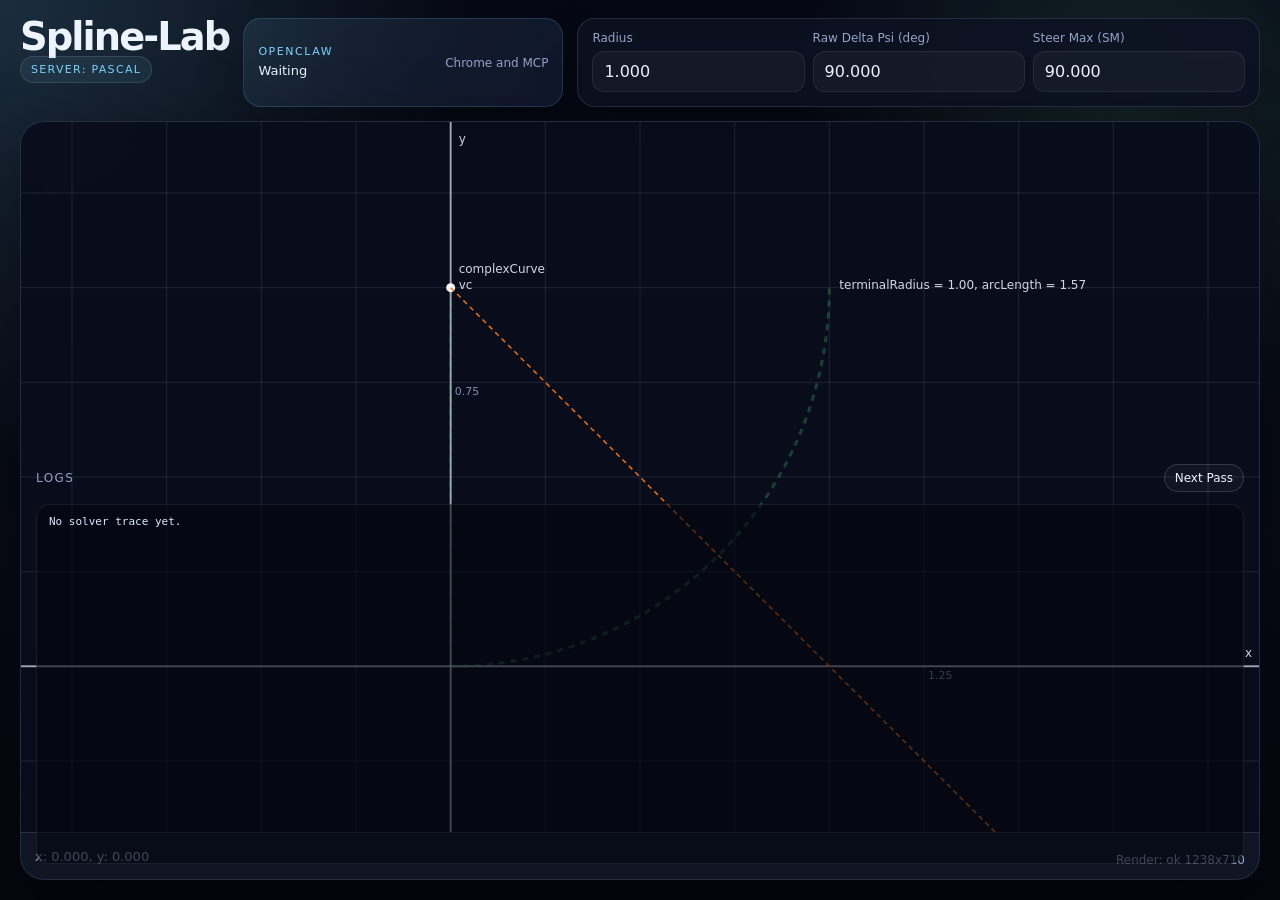
==== commit 0a8d3166: "Add Delphi starter-seed search refinement" ====
--- a/spline-lab.html
+++ b/spline-lab.html
@@ -163,7 +163,7 @@
     .bottom-row {
       position: absolute;
       left: 20px;
-      right: calc(16px + min(560px, calc(100vw - 56px)) + 12px);
+      right: 20px;
       bottom: 20px;
       display: grid;
       grid-template-columns: minmax(0, 1fr);
@@ -350,6 +350,15 @@
       color: var(--text);
       padding: 10px 11px;
       outline: none;
+    }
+    input[type="number"] {
+      -moz-appearance: textfield;
+      appearance: textfield;
+    }
+    input[type="number"]::-webkit-outer-spin-button,
+    input[type="number"]::-webkit-inner-spin-button {
+      -webkit-appearance: none;
+      margin: 0;
     }
     input[type="range"] {
       width: 100%;
@@ -401,8 +410,8 @@
     .debug-data {
       margin: 0;
       padding: 10px 12px;
-      min-height: 180px;
-      max-height: 36vh;
+      min-height: 360px;
+      max-height: 72vh;
       overflow: auto;
       border-radius: 14px;
       border: 1px solid rgba(255, 255, 255, 0.08);
@@ -411,6 +420,7 @@
       font-family: ui-monospace, SFMono-Regular, Menlo, Monaco, Consolas, monospace;
       font-size: 11px;
       line-height: 1.28;
+      font-variant-numeric: tabular-nums;
       white-space: pre;
     }
     @media (max-width: 1080px) {
@@ -461,23 +471,15 @@
               <div class="controls">
                 <div class="control">
                   <label for="arcRadius">Radius</label>
-                  <input id="arcRadius" type="number" min="-100" max="100" step="0.001" value="1.000" inputmode="decimal" />
+                  <input id="arcRadius" type="number" min="0.0001" max="1000000" step="0.0001" value="1.0000" inputmode="decimal" />
                 </div>
                 <div class="control">
-                  <label for="arcAngle">Angle Size</label>
-                  <input id="arcAngle" type="number" min="0" max="180" step="0.1" value="90.0" inputmode="decimal" />
+                  <label for="arcAngle">Raw Delta Psi (deg)</label>
+                  <input id="arcAngle" type="number" min="0.001" max="180" step="0.001" value="90.000" inputmode="decimal" />
                 </div>
                 <div class="control">
                   <label for="arcSteerMax">Steer Max (SM)</label>
-                  <input id="arcSteerMax" type="number" min="45" max="90" step="1" value="90.00" inputmode="decimal" />
-                </div>
-                <div class="control">
-                  <label for="swtd">Swtd</label>
-                  <input id="swtd" type="number" min="-100" max="100" step="0.001" value="0.000" inputmode="decimal" />
-                </div>
-                <div class="control">
-                  <label for="arcSlew">Heading Change / Distance</label>
-                  <input id="arcSlew" type="number" min="0.1" max="1.571" step="0.04" value="0.785" inputmode="decimal" />
+                  <input id="arcSteerMax" type="number" min="22.5" max="90" step="0.001" value="90.000" inputmode="decimal" />
                 </div>
               </div>
             </section>
@@ -498,25 +500,12 @@
         </div>
       </section>
 
-      <aside class="side">
-        <section class="panel" style="display:flex; flex-direction:column; min-height:0; flex:1 1 auto;">
-          <div class="panel-head">
-            <div class="panel-title">Live JSON</div>
-            <div class="panel-actions">
-              <button id="copyJsonButton" type="button" class="mini-button">Copy</button>
-              <button id="toggleJsonCompactButton" type="button" class="mini-button" data-active="false">Compact</button>
-            </div>
-          </div>
-          <textarea id="jsonOutput" class="json json-output" readonly spellcheck="false"></textarea>
-        </section>
-
-      </aside>
     </main>
 
     <div class="bottom-row">
       <section class="panel pass-panel">
         <div class="panel-head">
-          <div class="panel-title">Pass Estimates</div>
+          <div class="panel-title">Logs</div>
           <div class="panel-actions">
             <button id="nextPassButton" type="button" class="mini-button">Next Pass</button>
           </div>
@@ -533,13 +522,11 @@
     const arcRadiusInput = document.getElementById("arcRadius");
     const arcAngleInput = document.getElementById("arcAngle");
     const arcSteerMaxInput = document.getElementById("arcSteerMax");
-    const arcSlewInput = document.getElementById("arcSlew");
-    const swtdInput = document.getElementById("swtd");
     const debugData = document.getElementById("debugData");
     const nextPassButton = document.getElementById("nextPassButton");
-    const jsonOutput = document.getElementById("jsonOutput");
-    const copyJsonButton = document.getElementById("copyJsonButton");
-    const toggleJsonCompactButton = document.getElementById("toggleJsonCompactButton");
+    const jsonOutput = null;
+    const copyJsonButton = null;
+    const toggleJsonCompactButton = null;
     const coordsReadout = document.getElementById("coordsReadout");
     const renderStatus = document.getElementById("renderStatus");
     const openclawLaunchMessage = document.getElementById("openclawLaunchMessage");
@@ -549,6 +536,9 @@
     let jsonCompactView = false;
     let simpleArcFullSolution = null;
     let simpleArcPassIndex = -1;
+    let simpleArcHeadingEstimateIndex = 0;
+    let simpleArcInnerLoopRunning = false;
+    let simpleArcSeedLoopRunning = false;
     const VEHICLE_BODY_LABEL = "Rp";
     const VEHICLE_STEER_LABEL = "Sp";
     const COMPLEX_CURVE_LABEL = "complexCurve";
@@ -560,6 +550,46 @@
     const POSITION_ERROR_LABEL = "positionError";
     const HEADING_ERROR_LABEL = "headingError";
     const EDGE_CASE_LABEL = "edgeCase";
+    const SWTD_MIN = 0.000001;
+    const ESTIMATOR_POSITION_ERROR_THRESHOLD = 0.0000001;
+    const ESTIMATOR_HEADING_ERROR_THRESHOLD = 0.0000001;
+    const ESTIMATOR_POSITION_DELTA_ERROR_THRESHOLD = ESTIMATOR_POSITION_ERROR_THRESHOLD;
+    const ESTIMATOR_HEADING_DELTA_ERROR_THRESHOLD = ESTIMATOR_HEADING_ERROR_THRESHOLD;
+    const ESTIMATOR_EXIT_ERROR_THRESHOLD = ESTIMATOR_POSITION_ERROR_THRESHOLD;
+    const seedSweepUrlParams = new URLSearchParams(window.location.search);
+    const SEED_LOOKUP_BOOTSTRAP_MODE = !seedSweepUrlParams.has("noSeedBootstrap");
+    const SEED_LOOKUP_INITIAL_SWTD_MULTIPLIER = 1.05;
+    const SEED_LOOKUP_FIXED_RADIUS = 1.0;
+    const SEED_LOOKUP_RAW_PSI_MIN_DEGREES = 0;
+    const SEED_LOOKUP_RAW_PSI_MAX_DEGREES = 90;
+    const SEED_LOOKUP_RAW_PSI_STEP_DEGREES = 5;
+    const SEED_LOOKUP_STEER_MAX_DEGREES = 90;
+    const SEED_LOOKUP_BOOTSTRAP_ENTRY = {
+      radius: SEED_LOOKUP_FIXED_RADIUS,
+      rawPsiDegrees: SEED_LOOKUP_RAW_PSI_MAX_DEGREES,
+      steerMaxDegrees: SEED_LOOKUP_STEER_MAX_DEGREES,
+      swtd: 1.286640028,
+      desStrAng: 1.464667296
+    };
+    const LEGACY_STEER_ANGLE_KEY = ["the", "ta"].join("");
+    const LEGACY_DESIRED_STEER_ANGLE_KEY = ["pre", "The", "ta"].join("");
+    const LEGACY_PRE_STR_ANGLE_KEY = ["pre", "Str", "Ang"].join("");
+    const DEBUG_TABLE_COLUMNS = [
+      { label: "hEst#", width: 7, align: "right" },
+      { label: "pEst#", width: 7, align: "right" },
+      { label: "swtd", width: 16, align: "right" },
+      { label: "desStrAng", width: 16, align: "right" },
+      { label: "pErr", width: 16, align: "right" },
+      { label: "dPErr", width: 16, align: "right" },
+      { label: "hErr", width: 16, align: "right" },
+      { label: "dHErr", width: 16, align: "right" },
+      { label: "X", width: 12, align: "right" },
+      { label: "Y", width: 12, align: "right" },
+      { label: "Psi", width: 12, align: "right" },
+      { label: "strAng", width: 12, align: "right" },
+      { label: "pExit", width: 8, align: "right" },
+      { label: "aExit", width: 8, align: "right" }
+    ];
 
     const COLORS = ["#7dd3fc", "#7ef0bf", "#fbbf24", "#fb7185", "#c084fc", "#f97316"];
     const randomId = () => {
@@ -567,6 +597,160 @@
         return crypto.randomUUID();
       }
       return `id-${Date.now().toString(36)}-${Math.random().toString(36).slice(2, 10)}`;
+    };
+
+    function buildLinearAxis(minValue, maxValue, stepValue) {
+      const totalSteps = Math.round((maxValue - minValue) / stepValue);
+      const values = [];
+      for (let index = 0; index <= totalSteps; index += 1) {
+        const value = minValue + (index * stepValue);
+        values.push(Number(value.toPrecision(15)));
+      }
+      return values;
+    }
+
+    const SEED_LOOKUP_RAW_PSI_AXIS = buildLinearAxis(
+      SEED_LOOKUP_RAW_PSI_MIN_DEGREES,
+      SEED_LOOKUP_RAW_PSI_MAX_DEGREES,
+      SEED_LOOKUP_RAW_PSI_STEP_DEGREES
+    ).reverse();
+    const SEED_SWEEP_CHECKPOINT_KEY = "splineLabSeedSweepCheckpoint";
+    const SEED_SWEEP_CHECKPOINT_VERSION = 1;
+    const SEED_SWEEP_RADIUS_AXIS = buildLinearAxis(-4.8, 7.2, 0.2)
+      .map((radiusExponent) => Number(Math.pow(10, radiusExponent).toPrecision(15)));
+    const SEED_SWEEP_RAW_PSI_AXIS = SEED_LOOKUP_RAW_PSI_AXIS.slice();
+    const SEED_SWEEP_STEER_MAX_DEGREES = SEED_LOOKUP_STEER_MAX_DEGREES;
+    const SEED_SWEEP_TOTAL_ENTRIES = SEED_SWEEP_RADIUS_AXIS.length * SEED_SWEEP_RAW_PSI_AXIS.length;
+    const seedSweepState = {
+      checkpoint: null
+    };
+
+    function createSeedSweepCursor(radiusIndex = 0, rawPsiIndex = 0) {
+      return {
+        radiusIndex: Math.max(0, Math.trunc(Number(radiusIndex) || 0)),
+        rawPsiIndex: Math.max(0, Math.trunc(Number(rawPsiIndex) || 0))
+      };
+    }
+
+    function getSeedSweepEntryKey(radiusIndex, rawPsiIndex) {
+      return `${Math.max(0, Math.trunc(Number(radiusIndex) || 0))}|${Math.max(0, Math.trunc(Number(rawPsiIndex) || 0))}`;
+    }
+
+    function createSeedSweepCheckpoint(overrides = {}) {
+      const cursor = createSeedSweepCursor(
+        overrides.cursor?.radiusIndex ?? overrides.radiusIndex ?? 0,
+        overrides.cursor?.rawPsiIndex ?? overrides.rawPsiIndex ?? 0
+      );
+      const completed = overrides.completed && typeof overrides.completed === "object"
+        ? { ...overrides.completed }
+        : {};
+      return {
+        version: SEED_SWEEP_CHECKPOINT_VERSION,
+        createdAt: overrides.createdAt || new Date().toISOString(),
+        updatedAt: overrides.updatedAt || new Date().toISOString(),
+        finishedAt: overrides.finishedAt || null,
+        cursor,
+        completedCount: Number.isFinite(Number(overrides.completedCount))
+          ? Number(overrides.completedCount)
+          : Object.keys(completed).length,
+        totalEntries: SEED_SWEEP_TOTAL_ENTRIES,
+        radiusAxis: SEED_SWEEP_RADIUS_AXIS,
+        rawPsiAxis: SEED_SWEEP_RAW_PSI_AXIS,
+        steerMaxDegrees: SEED_SWEEP_STEER_MAX_DEGREES,
+        lastEntry: overrides.lastEntry || null,
+        completed
+      };
+    }
+
+    function normalizeSeedSweepCheckpoint(input) {
+      if (!input || typeof input !== "object") {
+        return null;
+      }
+      return createSeedSweepCheckpoint({
+        ...input,
+        cursor: createSeedSweepCursor(input.cursor?.radiusIndex ?? input.radiusIndex, input.cursor?.rawPsiIndex ?? input.rawPsiIndex),
+        completed: input.completed && typeof input.completed === "object" ? input.completed : {}
+      });
+    }
+
+    function loadSeedSweepCheckpoint() {
+      try {
+        const raw = localStorage.getItem(SEED_SWEEP_CHECKPOINT_KEY);
+        if (!raw) return null;
+        return normalizeSeedSweepCheckpoint(JSON.parse(raw));
+      } catch {
+        return null;
+      }
+    }
+
+    function saveSeedSweepCheckpoint(checkpoint = seedSweepState.checkpoint) {
+      const normalized = normalizeSeedSweepCheckpoint(checkpoint);
+      if (!normalized) {
+        return null;
+      }
+      normalized.updatedAt = new Date().toISOString();
+      seedSweepState.checkpoint = normalized;
+      try {
+        localStorage.setItem(SEED_SWEEP_CHECKPOINT_KEY, JSON.stringify(normalized));
+      } catch {
+        // Best-effort only; the durable checkpoint file is written by the external runner.
+      }
+      return normalized;
+    }
+
+    function getSeedSweepProgress(checkpoint = seedSweepState.checkpoint) {
+      const normalized = normalizeSeedSweepCheckpoint(checkpoint);
+      const completedCount = Number(normalized?.completedCount) || 0;
+      return {
+        completedCount,
+        totalEntries: SEED_SWEEP_TOTAL_ENTRIES,
+        remainingCount: Math.max(0, SEED_SWEEP_TOTAL_ENTRIES - completedCount),
+        radiusIndex: Number(normalized?.cursor?.radiusIndex) || 0,
+        rawPsiIndex: Number(normalized?.cursor?.rawPsiIndex) || 0
+      };
+    }
+
+    function isSeedSweepComplete(checkpoint = seedSweepState.checkpoint) {
+      const progress = getSeedSweepProgress(checkpoint);
+      return progress.completedCount >= progress.totalEntries;
+    }
+
+    function summarizeSeedSweepResult(result, seed = {}) {
+      const passes = Array.isArray(result?.passes) ? result.passes : [];
+      const finalPass = passes.length ? passes[passes.length - 1] : null;
+      const pErr = Number(finalPass?.pErr ?? result?.pErr);
+      const hErr = Number(finalPass?.hErr ?? result?.hErr);
+      const pExit = Number(finalPass?.pExitCode ?? finalPass?.exitCode ?? result?.exitCode ?? NaN);
+      const aExit = Number(finalPass?.aExitCode ?? result?.desStrAngExitCode ?? NaN);
+      return {
+        passCount: passes.length,
+        finalPass,
+        pErr: Number.isFinite(pErr) ? pErr : null,
+        hErr: Number.isFinite(hErr) ? hErr : null,
+        pExit: Number.isFinite(pExit) ? pExit : null,
+        aExit: Number.isFinite(aExit) ? aExit : null,
+        success: Boolean(result?.success),
+        seed: {
+          radius: Number(seed.radius) || 0,
+          rawPsiDegrees: Number(seed.rawPsiDegrees) || 0,
+          steerMaxDegrees: Number.isFinite(Number(seed.steerMaxDegrees)) ? Number(seed.steerMaxDegrees) : SEED_SWEEP_STEER_MAX_DEGREES,
+          swtd: Number.isFinite(Number(seed.seedSwtd)) ? Number(seed.seedSwtd) : Number(seed.swtd) || null,
+          desStrAng: Number.isFinite(Number(seed.seedDesStrAng)) ? Number(seed.seedDesStrAng) : Number(seed.desStrAng) || null
+        }
+      };
+    }
+
+    seedSweepState.checkpoint = loadSeedSweepCheckpoint() || createSeedSweepCheckpoint();
+
+    const seedLookupState = {
+      stepIndex: Math.max(0, SEED_LOOKUP_RAW_PSI_AXIS.findIndex((rawPsiDegrees) => Math.abs(rawPsiDegrees - SEED_LOOKUP_BOOTSTRAP_ENTRY.rawPsiDegrees) < 1e-12)),
+      rawPsiDegrees: SEED_LOOKUP_BOOTSTRAP_ENTRY.rawPsiDegrees,
+      radiusIndex: 0,
+      radiusValue: SEED_LOOKUP_FIXED_RADIUS,
+      steerMaxDegrees: SEED_LOOKUP_STEER_MAX_DEGREES,
+      entries: new Map(),
+      starterSeeds: [],
+      starterSeedGrid: []
     };
 
     const state = loadState() ?? createDefaultState();
@@ -638,6 +822,37 @@
       return vehicle;
     }
 
+    function readStrAng(source, fallback = 0) {
+      const direct = source?.strAng ?? source?.[LEGACY_STEER_ANGLE_KEY] ?? fallback;
+      const numeric = Number(direct);
+      return Number.isFinite(numeric) ? numeric : fallback;
+    }
+
+    function readDesStrAng(source, fallback = NaN) {
+      const direct = source?.desStrAng
+        ?? source?.[LEGACY_PRE_STR_ANGLE_KEY]
+        ?? source?.[LEGACY_DESIRED_STEER_ANGLE_KEY]
+        ?? fallback;
+      const numeric = Number(direct);
+      return Number.isFinite(numeric) ? numeric : fallback;
+    }
+
+    function normalizePoseData(pose) {
+      if (!pose || typeof pose !== "object") return pose || null;
+      return {
+        ...pose,
+        strAng: readStrAng(pose)
+      };
+    }
+
+    function normalizePathPointData(point) {
+      if (!point || typeof point !== "object") return point || null;
+      return {
+        ...point,
+        strAng: readStrAng(point)
+      };
+    }
+
     function createAnchorVehicle(sl = Math.PI / 4) {
       return createVehicle({
         Rp: createCoord(0, 0, 0, 1, VEHICLE_BODY_LABEL, "#7dd3fc"),
@@ -650,8 +865,8 @@
       return {
         view: { scale: 150, offsetX: 0, offsetY: 0 },
         radius: 4,
-        ui: { guides: true, vehicle: true, swtd: 0 },
-        arc: { radius: 1, deltaPsi: Math.PI / 2, angle: Math.PI / 2, length: Math.PI / 2, steerMax: Math.PI / 2, slew: 1.14, shadowCountComplex: null, shadowCountSimple: null },
+        ui: { guides: true, vehicle: true, swtd: SWTD_MIN },
+        arc: { radius: 1, deltaPsi: Math.PI / 2, angle: Math.PI / 2, length: Math.PI / 2, steerMax: Math.PI / 2, desStrAng: null, slew: 1.14, shadowCountComplex: null, shadowCountSimple: null },
         Vehicles: [createAnchorVehicle()],
         vehicleCopies: [],
         simpleVehicleCopies: [],
@@ -695,6 +910,9 @@
           arc: {
             ...defaultState.arc,
             ...(parsed.arc || {}),
+            desStrAng: boundDesStrAngSeed(Number.isFinite(readDesStrAng(parsed.arc))
+              ? readDesStrAng(parsed.arc)
+              : getInitialDesStrAngSeed(parsed.arc || defaultState.arc), getSimpleArcSteerMax(parsed.arc || defaultState.arc)),
             slew: normalizeSlew(Number.isFinite(Number(parsed.arc?.slew))
               ? Number(parsed.arc.slew)
               : (Number.isFinite(Number(parsed.arc?.sl))
@@ -736,8 +954,7 @@
         vehicleCopies: [],
         simpleVehicleCopies: [],
         simpleArcSolution: null,
-        simpleArcTrace: null,
-        vectors: normalizeVectors(Array.isArray(parsed.vectors) ? parsed.vectors : defaultState.vectors),
+        simpleArcTrace: null
       };
       } catch {
         return null;
@@ -774,18 +991,26 @@
       });
     }
 
-    function normalizeVector(vector) {
-      const angle = Number(vector?.angle) || 0;
-      return {
-        ...vector,
-        angle: Math.abs(angle) > Math.PI * 2 ? degToRad(angle) : angle
-      };
+    function limitSwtdMinimum(value) {
+      const numeric = Number(value);
+      if (!Number.isFinite(numeric)) return SWTD_MIN;
+      return Math.max(SWTD_MIN, numeric);
     }
 
     function normalizeSwtdValue(value) {
-      const numeric = Number(value);
-      if (!Number.isFinite(numeric)) return 0;
-      return clamp(numeric, -100, 100);
+      return Number(clamp(limitSwtdMinimum(value), SWTD_MIN, 1000).toFixed(6));
+    }
+
+    function getSwtdStep(value) {
+      const magnitude = Math.abs(Number(value) || 0);
+      if (magnitude < 0.01) return 0.001;
+      if (magnitude < 0.1) return 0.01;
+      if (magnitude < 1) return 0.1;
+      return 1;
+    }
+
+    function getDeltaPsiMaxDegrees() {
+      return 180;
     }
 
     function applyOpenClawStatus(message) {
@@ -840,24 +1065,6 @@
       }
     }
 
-    function normalizeVectors(vectors) {
-      const cleaned = [];
-      for (const vector of vectors) {
-        const normalized = normalizeVector(vector);
-        if (normalized.label === "Veh" || normalized.label === "Vehicle vector" || normalized.label === "Heading" || normalized.label === "Sv" || normalized.label === "Sp" || normalized.label === "Steer vector") continue;
-        cleaned.push(normalized);
-      }
-      return cleaned;
-    }
-
-    function isSteerVector(vector) {
-      return vector?.label === "Sv" || vector?.label === "Sp" || vector?.label === "Steer vector";
-    }
-
-    function isThetaVector(vector) {
-      return isSteerVector(vector);
-    }
-
     function normalizeVehicleCopies(copies) {
       return copies
         .map(copy => ({
@@ -865,7 +1072,7 @@
           x: Number(copy?.x) || 0,
           y: Number(copy?.y) || 0,
           angle: Number(copy?.angle) || 0,
-          theta: Number(copy?.theta) || 0,
+          strAng: readStrAng(copy),
           radius: Number(copy?.radius) || 0,
           curveLength: Number(copy?.curveLength) || 0,
           label: copy?.label || "vehicleCopies[0]",
@@ -970,7 +1177,7 @@
           x: 0,
           y: 0,
           angle: 0,
-          theta: 0,
+          strAng: 0,
           radius: 0,
           curveLength: 0
         };
@@ -1014,7 +1221,7 @@
         x: localRear.re,
         y: localRear.im,
         angle: bodyDelta,
-        theta: headingChange
+        strAng: headingChange
       };
     }
 
@@ -1024,7 +1231,7 @@
           x: 0,
           y: 0,
           angle: 0,
-          theta: 0,
+          strAng: 0,
           radius: 0,
           curveLength: 0
         };
@@ -1052,7 +1259,7 @@
         x: rearX,
         y: rearY,
         angle: bodyDelta,
-        theta: headingChange
+        strAng: headingChange
       };
     }
 
@@ -1070,7 +1277,7 @@
         x: baseX + localPose.x * cosBase - localPose.y * sinBase,
         y: baseY + localPose.x * sinBase + localPose.y * cosBase,
         angle: baseAngle + localPose.angle,
-        theta: localPose.theta,
+        strAng: localPose.strAng,
         radius: Number(state.radius) || 0,
         curveLength
       };
@@ -1095,7 +1302,7 @@
           x: pose.x,
           y: pose.y,
           angle: pose.angle,
-          theta: i === 0 ? 0 : pose.theta,
+          strAng: i === 0 ? 0 : pose.strAng,
           radius: pose.radius,
           curveLength: pose.curveLength,
           label: "vehicleCopies",
@@ -1132,7 +1339,7 @@
         x: baseX + localPose.x * cosBase - localPose.y * sinBase,
         y: baseY + localPose.x * sinBase + localPose.y * cosBase,
         angle: baseAngle + localPose.angle,
-        theta: localPose.theta,
+        strAng: localPose.strAng,
         radius,
         curveLength
       };
@@ -1146,7 +1353,7 @@
           x: 0,
           y: 0,
           angle: 0,
-          theta: 0,
+          strAng: 0,
           radius: 0,
           curveLength: 0
         };
@@ -1191,7 +1398,7 @@
         x: localRear.re,
         y: localRear.im,
         angle: bodyDelta,
-        theta: headingChange
+        strAng: headingChange
       };
     }
 
@@ -1201,7 +1408,7 @@
           x: 0,
           y: 0,
           angle: 0,
-          theta: 0,
+          strAng: 0,
           radius: 0,
           curveLength: 0
         };
@@ -1230,7 +1437,7 @@
         x: rearX,
         y: rearY,
         angle: bodyDelta,
-        theta: headingChange
+        strAng: headingChange
       };
     }
 
@@ -1240,661 +1447,34 @@
       return buildVehicleCopiesForSlew(vehicleVector, curveLength, Number(candidateSl) || 0, Number(geometry?.radius) || 0);
     }
 
-    function getCurrentTurnBisectorGeometry(vehicleVector = getVehicleVector(), geometry = state.vehicle) {
-      const radius = Number(geometry?.radius) || 0;
-      const curveLength = Math.max(0, getCurveLengthFromGeometry(geometry));
-      if (!vehicleVector || radius === 0) {
-        return {
-          valid: false,
-          radius,
-          curveLength,
-          turnAngle: 0,
-          center: null,
-          bisectorAngle: 0,
-          bisectorOrigin: null,
-          bisectorDir: null
-        };
-      }
-      const turnAngle = curveLength / radius;
-      const center = getVehicleCorPoint(geometry);
-      const startAngle = radius >= 0 ? -Math.PI / 2 : Math.PI / 2;
-      const bisectorAngle = startAngle + turnAngle / 2;
-      const bisectorDir = {
-        x: Math.cos(bisectorAngle),
-        y: Math.sin(bisectorAngle)
-      };
-      const bisectorNormal = {
-        x: -bisectorDir.y,
-        y: bisectorDir.x
-      };
-      return {
-        valid: true,
-        radius,
-        curveLength,
-        turnAngle,
-        center,
-        startAngle,
-        bisectorAngle,
-        bisectorOrigin: center,
-        bisectorDir,
-        bisectorNormal
-      };
-    }
-
-    function getVehicleCorPoint(geometry = state.vehicle) {
-      const radius = Number(geometry?.radius) || 0;
-      return { x: 0, y: radius };
-    }
-
-    function getVehicleBisectorContactSolution(vehicleVector = getVehicleVector(), geometry = state.vehicle) {
-      const activeVehicle = getActiveVehicle();
-      if (!vehicleVector || !activeVehicle) return null;
-      const solved = solveVehicleSlForBisectorAlignment(getSolverInitialSl(state.simpleArcSolution), vehicleVector, geometry);
-      if (!solved?.success || !solved.evaluation) return null;
-      const coordinate = solved.evaluation.cor || {
-        x: Number(solved.evaluation.endPose?.x) || 0,
-        y: Number(solved.evaluation.endPose?.y) || 0
-      };
-      return {
-        coordinate,
-        svTravelDistance: Number(solved.curveLength) || 0,
-        cor: solved.evaluation.cor || getVehicleCorPoint(geometry),
-        sl: Number(solved.sl) || 0,
-        headingChange: Number(solved.headingChange) || 0,
-        success: true
-      };
-    }
-
-    function scoreVehicleBisectorAlignment(evaluation, geometry = state.vehicle) {
-      if (!evaluation || !evaluation.geometry?.valid) {
-        return {
-          score: NaN,
-          lineError: NaN,
-          normalizedLineError: NaN,
-          perpendicularError: NaN,
-          distanceScale: NaN
-        };
-      }
-      const lineError = Number.isFinite(Number(evaluation.corDistance))
-        ? Number(evaluation.corDistance)
-        : Number(evaluation.rearDistance);
-      const bodyAlignment = Number(evaluation.bodyAlignment);
-      if (!Number.isFinite(lineError) || !Number.isFinite(bodyAlignment)) {
-        return {
-          score: NaN,
-          lineError,
-          normalizedLineError: NaN,
-          perpendicularError: NaN,
-          distanceScale: NaN
-        };
-      }
-      const perpendicularError = Math.asin(clamp(bodyAlignment, -1, 1));
-      const distanceScale = Math.max(
-        1,
-        Math.abs(Number(evaluation.geometry?.radius) || 0),
-        Math.abs(Number(evaluation.geometry?.curveLength) || 0),
-        Math.abs(Number(geometry?.radius) || 0),
-        Math.abs(getCurveLengthFromGeometry(geometry))
-      );
-      const normalizedLineError = lineError / distanceScale;
-      return {
-        score: normalizedLineError ** 2 + perpendicularError ** 2,
-        lineError,
-        normalizedLineError,
-        perpendicularError,
-        distanceScale
-      };
-    }
-
-    function normalizePointDirection(vector) {
-      const length = Math.hypot(Number(vector?.x) || 0, Number(vector?.y) || 0);
-      if (!length) return null;
-      return {
-        x: (Number(vector?.x) || 0) / length,
-        y: (Number(vector?.y) || 0) / length
-      };
-    }
-
-    function dot2(a, b) {
-      return (Number(a?.x) || 0) * (Number(b?.x) || 0) + (Number(a?.y) || 0) * (Number(b?.y) || 0);
-    }
-
-    function cross2(a, b) {
-      return (Number(a?.x) || 0) * (Number(b?.y) || 0) - (Number(a?.y) || 0) * (Number(b?.x) || 0);
-    }
-
-    function findPolylineBisectorIntersection(polyline, bisectorOrigin, bisectorDir) {
-      if (!Array.isArray(polyline) || polyline.length < 2 || !bisectorOrigin || !bisectorDir) return null;
-      const lineDir = normalizePointDirection(bisectorDir);
-      if (!lineDir) return null;
-      let best = null;
-      let pathDistance = 0;
-
-      for (let i = 0; i < polyline.length - 1; i += 1) {
-        const a = polyline[i];
-        const b = polyline[i + 1];
-        const segment = { x: b.x - a.x, y: b.y - a.y };
-        const denom = cross2(segment, lineDir);
-        if (Math.abs(denom) < 1e-12) {
-          pathDistance += Math.hypot(segment.x, segment.y);
-          continue;
-        }
-        const diff = { x: bisectorOrigin.x - a.x, y: bisectorOrigin.y - a.y };
-        const u = cross2(diff, lineDir) / denom;
-        const v = cross2(diff, segment) / denom;
-        if (u < -1e-9 || u > 1 + 1e-9 || v < -1e-9) {
-          pathDistance += Math.hypot(segment.x, segment.y);
-          continue;
-        }
-        const clampedU = clamp(u, 0, 1);
-        const intersection = {
-          x: a.x + segment.x * clampedU,
-          y: a.y + segment.y * clampedU
-        };
-        const tangent = normalizePointDirection(segment);
-        const candidate = {
-          point: intersection,
-          tangent,
-          segmentIndex: i,
-          segmentT: clampedU,
-          pathDistance: pathDistance + Math.hypot(segment.x, segment.y) * clampedU,
-          lineT: v
-        };
-        if (!best || candidate.pathDistance < best.pathDistance) {
-          best = candidate;
-        }
-        pathDistance += Math.hypot(segment.x, segment.y);
-      }
-
-      return best;
-    }
-
-    function resolveFinalVehiclePose(vehicleVector, geometry, terminalPose) {
-      if (!terminalPose) return null;
-      return {
-        x: Number(terminalPose.x) || 0,
-        y: Number(terminalPose.y) || 0,
-        angle: Number(terminalPose.angle) || 0,
-        theta: Number(terminalPose.theta) || 0,
-        radius: Number(geometry?.radius) || 0,
-        curveLength: getCurveLengthFromGeometry(geometry)
-      };
-    }
-
-    function solveVehicleHeadingChangeForBisectorAlignment(candidateSl, vehicleVector = getVehicleVector(), geometry = state.vehicle) {
-      const bisectorGeometry = getCurrentTurnBisectorGeometry(vehicleVector, geometry);
-      if (!bisectorGeometry.valid) {
-        return {
-          success: false,
-          headingChange: NaN,
-          curveLength: NaN,
-          error: NaN,
-          reason: "invalid-geometry",
-          geometry: bisectorGeometry,
-          evaluation: null,
-          bracket: null,
-          iterations: 0
-        };
-      }
-      const startHeadingChange = Math.max(0, getHeadingChange(geometry));
-      const maxSpan = Number.isFinite(Number(geometry?.maxHeadingChange)) ? Math.abs(Number(geometry.maxHeadingChange)) : 100;
-      const initialSpan = Math.max(0.5, startHeadingChange * 0.5 + 0.5);
-      const fn = (headingChange) => evaluateVehicleBisectorAlignmentError(
-        candidateSl,
-        vehicleVector,
-        { ...geometry, headingChange }
-      ).corDistance;
-
-      const bracket = findPositiveSignChangeBracket(fn, startHeadingChange, initialSpan, maxSpan);
-      if (bracket) {
-        const solved = solveBracketedRoot(fn, bracket.a, bracket.b, bracket.fa, bracket.fb, {
-          tolerance: 1e-7,
-          maxIterations: 64
-        });
-        const headingChange = Math.max(0, Number.isFinite(Number(solved.root)) ? Number(solved.root) : startHeadingChange);
-        const evaluation = evaluateVehicleBisectorAlignmentError(candidateSl, vehicleVector, { ...geometry, headingChange });
-        return {
-          success: solved.success && Number.isFinite(evaluation.corDistance) && Math.abs(evaluation.corDistance) <= 1e-7,
-          headingChange,
-          curveLength: getCurveLengthFromGeometry({ ...geometry, headingChange }),
-          error: evaluation.corDistance,
-          reason: solved.success ? "converged" : solved.reason,
-          geometry: evaluation.geometry,
-          evaluation,
-          bracket: solved.bracket,
-          iterations: solved.iterations,
-          value: evaluation.corDistance
-        };
-      }
-
-      const fallback = searchPositiveMinimum(
-        (headingChange) => {
-          const evaluation = evaluateVehicleBisectorAlignmentError(candidateSl, vehicleVector, { ...geometry, headingChange });
-          const alignmentScore = scoreVehicleBisectorAlignment(evaluation, geometry);
-          return Number.isFinite(alignmentScore.score) ? alignmentScore.score : Infinity;
-        },
-        startHeadingChange,
-        maxSpan,
-        5,
-        21
-      );
-      const headingChange = Math.max(0, fallback.x);
-      const evaluation = evaluateVehicleBisectorAlignmentError(candidateSl, vehicleVector, { ...geometry, headingChange });
-      return {
-        success: Number.isFinite(evaluation.corDistance) && Math.abs(evaluation.corDistance) <= 1e-7,
-        headingChange,
-        curveLength: getCurveLengthFromGeometry({ ...geometry, headingChange }),
-        error: evaluation.corDistance,
-        reason: "minimum-search",
-        geometry: evaluation.geometry,
-        evaluation,
-        bracket: null,
-        iterations: fallback.evaluations,
-        value: evaluation.corDistance
-      };
-    }
-
-    function evaluateVehicleBisectorAlignmentError(candidateSl, vehicleVector = getVehicleVector(), geometry = state.vehicle) {
-      const bisectorGeometry = getCurrentTurnBisectorGeometry(vehicleVector, geometry);
-      if (!bisectorGeometry.valid) {
-        return {
-          sl: candidateSl,
-          slew: candidateSl,
-          error: NaN,
-          geometry: bisectorGeometry,
-          intersection: null,
-          endPose: null,
-          complexTerminalPose: null,
-          cor: null,
-          complexVc: null,
-          corDistance: NaN,
-          rearDistance: NaN,
-          bodyAlignment: NaN,
-          theta: NaN,
-          steeredWheelHeadingChange: NaN,
-          terminalRadius: NaN,
-          steeredWheelTravelDistance: NaN
-        };
-      }
-      const curveLength = Math.max(0, getCurveLengthFromGeometry(geometry));
-      const radius = Number(geometry?.radius) || 0;
-      const endPose = sampleVehiclePoseForSlew(vehicleVector, curveLength, Number(candidateSl) || 0, curveLength, radius);
-      const bodyDirection = normalizePointDirection({
-        x: Math.cos(Number(endPose.angle) || 0),
-        y: Math.sin(Number(endPose.angle) || 0)
-      });
-      const rear = { x: Number(endPose.x) || 0, y: Number(endPose.y) || 0 };
-      const front = {
-        x: rear.x + Math.cos(Number(endPose.angle) || 0),
-        y: rear.y + Math.sin(Number(endPose.angle) || 0)
-      };
-      const cor = getVehiclePerpendicularIntersection(rear, Number(endPose.angle) || 0, front, Number(endPose.angle) + Number(endPose.theta) || 0);
-      const corDistance = cor
-        ? cross2(
-            { x: cor.x - bisectorGeometry.bisectorOrigin.x, y: cor.y - bisectorGeometry.bisectorOrigin.y },
-            bisectorGeometry.bisectorDir
-          )
-        : NaN;
-      const bodyAlignment = bodyDirection ? dot2(bodyDirection, bisectorGeometry.bisectorDir) : NaN;
-      const error = corDistance;
-      const terminalRadius = getDerivedTerminalRadius(endPose, cor, radius);
-      return {
-        sl: candidateSl,
-        slew: candidateSl,
-        error,
-        geometry: bisectorGeometry,
-        pathCopies: [],
-        intersection: cor,
-        endPose,
-        complexTerminalPose: endPose,
-        cor,
-        complexVc: cor,
-        corDistance,
-        rearDistance: corDistance,
-        bodyAlignment,
-        theta: Number(endPose.theta) || 0,
-        steeredWheelHeadingChange: Number(endPose.theta) || 0,
-        terminalRadius,
-        steeredWheelTravelDistance: curveLength
-      };
-    }
-
-    function evaluateVehicleCombinedAlignment(candidateSl, vehicleVector = getVehicleVector(), geometry = state.vehicle) {
-      const inner = solveVehicleHeadingChangeForBisectorAlignment(candidateSl, vehicleVector, geometry);
-      const evaluation = inner.evaluation || evaluateVehicleBisectorAlignmentError(candidateSl, vehicleVector, { ...geometry, headingChange: inner.headingChange });
-      if (!evaluation.geometry?.valid || !Number.isFinite(evaluation.endPose?.x) || !Number.isFinite(evaluation.endPose?.y)) {
-        return {
-          ...evaluation,
-          inner,
-          bodyAngleError: NaN,
-          score: NaN
-        };
-      }
-      const alignmentScore = scoreVehicleBisectorAlignment(evaluation, geometry);
-      const bodyAngleError = alignmentScore.perpendicularError;
-      const score = alignmentScore.score;
-      const terminalRadius = getDerivedTerminalRadius(evaluation.endPose, evaluation.cor, Number(geometry?.radius) || 0);
-      return {
-        ...evaluation,
-        inner,
-        slew: Number(evaluation.slew ?? candidateSl) || 0,
-        headingChange: inner.headingChange,
-        curveLength: inner.curveLength,
-        theta: Number(evaluation.theta ?? evaluation.endPose?.theta) || 0,
-        steeredWheelHeadingChange: Number(evaluation.steeredWheelHeadingChange ?? evaluation.endPose?.theta) || 0,
-        complexTerminalPose: evaluation.complexTerminalPose || evaluation.endPose || null,
-        complexVc: evaluation.complexVc || evaluation.cor || null,
-        terminalRadius,
-        steeredWheelTravelDistance: Number(evaluation.steeredWheelTravelDistance ?? evaluation.curveLength) || 0,
-        bodyAngleError,
-        lineDistanceError: alignmentScore.lineError,
-        normalizedLineDistanceError: alignmentScore.normalizedLineError,
-        score
-      };
-    }
-
-    function buildBracketedSamples(fn, center, span, sampleCount) {
-      const samples = [];
-      const count = Math.max(2, sampleCount);
-      for (let i = 0; i < count; i += 1) {
-        const t = count === 1 ? 0 : i / (count - 1);
-        const x = center - span + (2 * span) * t;
-        const y = fn(x);
-        samples.push({ x, y });
-      }
-      return samples;
-    }
-
-    function findPositiveSignChangeBracket(fn, center, initialSpan = 0.5, maxSpan = 128) {
-      let span = Math.max(1e-3, Math.abs(initialSpan) || 0.5);
-      const start = Math.max(0, Number(center) || 0);
-      for (let attempt = 0; attempt < 12 && span <= maxSpan; attempt += 1) {
-        const left = Math.max(0, start - span);
-        const right = Math.max(left + 1e-6, start + span);
-        const samples = buildBracketedSamples(fn, (left + right) / 2, (right - left) / 2, 11);
-        for (let i = 0; i < samples.length - 1; i += 1) {
-          const leftSample = samples[i];
-          const rightSample = samples[i + 1];
-          if (!Number.isFinite(leftSample.y) || !Number.isFinite(rightSample.y)) continue;
-          if (leftSample.y === 0) {
-            return { a: leftSample.x, b: leftSample.x, fa: leftSample.y, fb: leftSample.y, samples };
-          }
-          if (rightSample.y === 0) {
-            return { a: rightSample.x, b: rightSample.x, fa: rightSample.y, fb: rightSample.y, samples };
-          }
-          if (leftSample.y * rightSample.y < 0) {
-            return { a: leftSample.x, b: rightSample.x, fa: leftSample.y, fb: rightSample.y, samples };
-          }
-        }
-        span *= 2;
-      }
-      return null;
-    }
-
-    function searchPositiveMinimum(fn, center, maxSpan = 128, passes = 5, sampleCount = 21) {
-      const clampSl = (value) => clamp(Number(value) || 0, 0, maxSpan);
-      const seed = clampSl(center);
-      let span = Math.max(0.25, Math.abs(seed) * 0.5);
-      let left = clampSl(seed - span);
-      let right = clampSl(seed + span);
-      let best = { x: seed, y: Infinity };
-      let evaluations = 0;
-
-      const evaluate = (x) => {
-        const value = fn(x);
-        evaluations += 1;
-        if (Number.isFinite(value) && value < best.y) {
-          best = { x, y: value };
-        }
-        return value;
-      };
-
-      evaluate(best.x);
-
-      for (let pass = 0; pass < passes; pass += 1) {
-        const count = Math.max(5, sampleCount - pass * 2);
-        const width = Math.max(1e-6, right - left);
-        let localBestX = best.x;
-        let localBestY = best.y;
-        let localBestIndex = 0;
-        evaluate(left);
-
-        for (let i = 1; i < count; i += 1) {
-          const t = i / (count - 1);
-          const x = left + width * t;
-          const y = evaluate(x);
-          if (Number.isFinite(y) && y < localBestY) {
-            localBestX = x;
-            localBestY = y;
-            localBestIndex = i;
-          }
-        }
-
-        const step = width / (count - 1);
-        span = Math.max(step * 2, Math.min(maxSpan, Math.max(0.25, width * 0.5)));
-        left = clampSl(localBestX - span);
-        right = clampSl(localBestX + span);
-        if (Math.abs(right - left) <= 1e-6) {
-          break;
-        }
-        if (localBestIndex === 0) {
-          right = Math.min(maxSpan, left + Math.max(step * 2, 1e-3));
-        } else if (localBestIndex === count - 1) {
-          left = Math.max(0, right - Math.max(step * 2, 1e-3));
-        }
-      }
-
-      const finalEvaluation = fn(best.x);
-      evaluations += 1;
-      return {
-        x: best.x,
-        y: finalEvaluation,
-        evaluations
-      };
-    }
-
-    function findSignChangeBracket(fn, center, initialSpan = 0.5, maxSpan = 128) {
-      let span = Math.max(1e-3, Math.abs(initialSpan) || 0.5);
-      for (let attempt = 0; attempt < 12 && span <= maxSpan; attempt += 1) {
-        const samples = buildBracketedSamples(fn, center, span, 11);
-        for (let i = 0; i < samples.length - 1; i += 1) {
-          const left = samples[i];
-          const right = samples[i + 1];
-          if (!Number.isFinite(left.y) || !Number.isFinite(right.y)) continue;
-          if (left.y === 0) {
-            return { a: left.x, b: left.x, fa: left.y, fb: left.y, samples };
-          }
-          if (right.y === 0) {
-            return { a: right.x, b: right.x, fa: right.y, fb: right.y, samples };
-          }
-          if (left.y * right.y < 0) {
-            return { a: left.x, b: right.x, fa: left.y, fb: right.y, samples };
-          }
-        }
-        span *= 2;
-      }
-      return null;
-    }
-
-    function solveBracketedRoot(fn, a, b, fa = fn(a), fb = fn(b), options = {}) {
-      const tolerance = options.tolerance ?? 1e-7;
-      const maxIterations = options.maxIterations ?? 64;
-      let left = a;
-      let right = b;
-      let fLeft = fa;
-      let fRight = fb;
-      if (!Number.isFinite(fLeft) || !Number.isFinite(fRight) || fLeft * fRight > 0) {
-        return {
-          success: false,
-          reason: "invalid-bracket",
-          root: NaN,
-          iterations: 0,
-          bracket: { left, right, fLeft, fRight }
-        };
-      }
-      if (Math.abs(fLeft) <= tolerance) {
-        return {
-          success: true,
-          reason: "endpoint-root",
-          root: left,
-          iterations: 0,
-          bracket: { left, right, fLeft, fRight }
-        };
-      }
-      if (Math.abs(fRight) <= tolerance) {
-        return {
-          success: true,
-          reason: "endpoint-root",
-          root: right,
-          iterations: 0,
-          bracket: { left, right, fLeft, fRight }
-        };
-      }
-
-      let candidate = left;
-      let fCandidate = fLeft;
-
-      for (let iteration = 1; iteration <= maxIterations; iteration += 1) {
-        candidate = Number.isFinite(fLeft) && Number.isFinite(fRight) && fRight !== fLeft
-          ? right - (fRight * (right - left)) / (fRight - fLeft)
-          : (left + right) / 2;
-        if (!Number.isFinite(candidate) || candidate <= Math.min(left, right) || candidate >= Math.max(left, right)) {
-          candidate = (left + right) / 2;
-        }
-        fCandidate = fn(candidate);
-        if (!Number.isFinite(fCandidate)) {
-          candidate = (left + right) / 2;
-          fCandidate = fn(candidate);
-        }
-        if (!Number.isFinite(fCandidate)) {
-          return {
-            success: false,
-            reason: "non-finite-evaluation",
-            root: NaN,
-            iterations: iteration,
-            bracket: { left, right, fLeft, fRight }
-          };
-        }
-        if (Math.abs(fCandidate) <= tolerance || Math.abs(right - left) <= tolerance) {
-          return {
-            success: true,
-            reason: "converged",
-            root: candidate,
-            iterations: iteration,
-            bracket: { left, right, fLeft, fRight },
-            value: fCandidate
-          };
-        }
-        if (fLeft * fCandidate <= 0) {
-          right = candidate;
-          fRight = fCandidate;
-        } else {
-          left = candidate;
-          fLeft = fCandidate;
-        }
-      }
-
-      return {
-        success: false,
-        reason: "max-iterations",
-        root: candidate,
-        iterations: maxIterations,
-        bracket: { left, right, fLeft, fRight },
-        value: fCandidate
-      };
-    }
-
-    function solveVehicleSlForBisectorAlignment(vehicleVector, options = {}) {
-      if (!vehicleVector) {
-        return {
-          success: false,
-          sl: NaN,
-          error: NaN,
-          reason: "missing-vehicle-vector",
-          initialSl: Number.isFinite(Number(options.initialSl)) ? Number(options.initialSl) : Math.PI / 4,
-          initialSpan: Number.isFinite(Number(options.initialSpan)) ? Math.abs(Number(options.initialSpan)) : 0.5,
-          maxSpan: Number.isFinite(Number(options.maxSpan)) ? Math.abs(Number(options.maxSpan)) : 128,
-          geometry: options.geometry || { radius: 4, headingChange: 0 },
-          evaluation: null,
-          bracket: null,
-          iterations: 0
-        };
-      }
-      const geometry = options.geometry || { radius: 4, headingChange: 0 };
-      const startSl = Math.max(0, Number.isFinite(Number(options.initialSl))
-        ? Number(options.initialSl)
-        : Math.PI / 4);
-      const maxSpan = Number.isFinite(Number(options.maxSpan)) ? Math.abs(Number(options.maxSpan)) : 128;
-      const fn = (sl) => evaluateVehicleCombinedAlignment(sl, vehicleVector, geometry).score;
-      const outerPasses = Number.isFinite(Number(options.passes)) ? Math.max(1, Number(options.passes)) : 5;
-      const outerSamples = Number.isFinite(Number(options.sampleCount)) ? Math.max(5, Number(options.sampleCount)) : 21;
-      const solved = searchPositiveMinimum(fn, startSl, maxSpan, outerPasses, outerSamples);
-      const evaluation = evaluateVehicleCombinedAlignment(solved.x, vehicleVector, geometry);
-      const tolerance = Number.isFinite(Number(options.tolerance)) ? Math.abs(Number(options.tolerance)) : 1e-7;
-      const bodyTolerance = Number.isFinite(Number(options.bodyTolerance)) ? Math.abs(Number(options.bodyTolerance)) : 1e-6;
-      const corAligned = Number.isFinite(evaluation.corDistance) && Math.abs(evaluation.corDistance) <= tolerance;
-      const bodyAligned = Number.isFinite(evaluation.bodyAlignment) && Math.abs(evaluation.bodyAlignment) <= bodyTolerance;
-      const complexTerminalPose = evaluation.complexTerminalPose || evaluation.endPose || null;
-      const complexVc = evaluation.complexVc || evaluation.cor || null;
-      const terminalRadius = getDerivedTerminalRadius(complexTerminalPose, complexVc, Number(geometry?.radius) || 0);
-      return {
-        success: Boolean(corAligned && bodyAligned),
-        sl: Math.max(0, solved.x),
-        slew: Math.max(0, solved.x),
-        headingChange: Math.max(0, Number(evaluation.headingChange) || 0),
-        theta: Math.max(0, Number(evaluation.theta ?? complexTerminalPose?.theta) || 0),
-        steeredWheelHeadingChange: Math.max(0, Number(evaluation.steeredWheelHeadingChange ?? complexTerminalPose?.theta) || 0),
-        curveLength: Math.max(0, Number(evaluation.curveLength) || 0),
-        steeredWheelTravelDistance: Math.max(0, Number(evaluation.steeredWheelTravelDistance ?? evaluation.curveLength) || 0),
-        error: evaluation.score,
-        reason: corAligned && bodyAligned ? "converged" : "alignment-mismatch",
-        initialSl: startSl,
-        maxSpan,
-        geometry: evaluation.geometry,
-        intersection: evaluation.intersection,
-        evaluation,
-        inner: evaluation.inner || null,
-        complexTerminalPose,
-        complexVc,
-        terminalRadius,
-        iterations: solved.evaluations,
-        value: evaluation.score,
-        rearDistance: evaluation.rearDistance,
-        corDistance: evaluation.corDistance,
-        bodyAlignment: evaluation.bodyAlignment,
-        bodyAngleError: evaluation.bodyAngleError
-      };
-    }
-
-    function getThetaValue() {
+    function getSteerAngleValue() {
       const solution = state.simpleArcSolution || solveSimpleArc();
       if (Number.isFinite(Number(solution?.turnAngle))) {
         return Number(solution.turnAngle) || 0;
       }
       const terminalCopy = state.vehicleCopies.length ? state.vehicleCopies[state.vehicleCopies.length - 1] : null;
-      if (terminalCopy && Number.isFinite(Number(terminalCopy.theta))) {
-        return Number(terminalCopy.theta) || 0;
+      if (terminalCopy && Number.isFinite(Number(terminalCopy.strAng))) {
+        return Number(terminalCopy.strAng) || 0;
       }
       return Number(getActiveVehicle()?.Sp?.Psi) || 0;
     }
 
     function getRccPoint(vehicleVector = getVehicleVector()) {
       if (!vehicleVector) return null;
-      const theta = getThetaValue();
-      if (theta === 0) return null;
+      const strAng = getSteerAngleValue();
+      if (strAng === 0) return null;
       const rear = { x: vehicleVector.x, y: vehicleVector.y };
       const front = {
         x: rear.x + Math.cos(vehicleVector.angle) * vehicleVector.length,
         y: rear.y + Math.sin(vehicleVector.angle) * vehicleVector.length
       };
       const rearNormal = { x: -Math.sin(vehicleVector.angle), y: Math.cos(vehicleVector.angle) };
-      const steerNormal = { x: -Math.sin(vehicleVector.angle + theta), y: Math.cos(vehicleVector.angle + theta) };
+      const steerNormal = { x: -Math.sin(vehicleVector.angle + strAng), y: Math.cos(vehicleVector.angle + strAng) };
       return intersectLines(rear, rearNormal, front, steerNormal);
     }
 
     function saveState() {
       enforceAnchors();
-      enforceVectorAnchor();
       localStorage.setItem(STORAGE_KEY, JSON.stringify(serializableState()));
     }
 
@@ -1961,7 +1541,7 @@
         x: Number(rp.X) || 0,
         y: Number(rp.Y) || 0,
         angle: Number(rp.Psi) || 0,
-        theta: Number(sp.Psi) || 0,
+        strAng: Number(sp.Psi) || 0,
         radius: Number(state.radius) || 0,
         curveLength: Number(vehicle?.finalPose?.curveLength) || 0
       };
@@ -2013,7 +1593,7 @@
             x: lerp(left.x, right.x),
             y: lerp(left.y, right.y),
             angle: wrapAngle(lerp(left.unwrappedAngle, right.unwrappedAngle)),
-            theta: lerp(left.theta ?? 0, right.theta ?? 0),
+            strAng: lerp(left.strAng ?? 0, right.strAng ?? 0),
             radius: lerp(left.radius ?? 0, right.radius ?? 0),
             curveLength: lerp(left.curveLength ?? 0, right.curveLength ?? 0),
             label: "",
@@ -2047,23 +1627,26 @@
       const anchor = createAnchorVehicle(getSolverInitialSl(state.simpleArcSolution));
       const sl = Number(solution?.sl) || 0;
       const totalPathLength = Math.max(0, Number(solution?.s ?? solution?.curveLength) || 0);
-      if (!Number.isFinite(sl) || totalPathLength <= 0) {
+      const solverPathPoints = Array.isArray(solution?.pathPoints) ? solution.pathPoints : [];
+      if (!Number.isFinite(sl) || (totalPathLength <= 0 && solverPathPoints.length <= 1)) {
         state.Vehicles = [anchor];
         return [vehicleToPose(anchor)].filter(Boolean);
       }
 
-      const sweep = integrateLinearSteerPath(sl, totalPathLength);
-      const localSamples = Array.isArray(sweep?.points) ? sweep.points.map((point, index) => {
-        const t = sweep.points.length <= 1 ? 0 : index / (sweep.points.length - 1);
+      const sourcePoints = solverPathPoints.length > 1
+        ? solverPathPoints
+        : integrateLinearSteerPath(sl, totalPathLength).points;
+      const localSamples = Array.isArray(sourcePoints) ? sourcePoints.map((point, index) => {
+        const t = sourcePoints.length <= 1 ? 0 : index / (sourcePoints.length - 1);
         return {
           x: Number(point.x) || 0,
           y: Number(point.y) || 0,
-          angle: Number(point.heading) || 0,
-          theta: Number(point.theta) || 0,
+          angle: Number(point.heading ?? point.angle) || 0,
+          strAng: Number(point.strAng) || 0,
           radius: Number(solution?.radius) || 0,
-          curveLength: totalPathLength * t,
-          pathDistance: totalPathLength * t,
-          unwrappedAngle: Number(point.heading) || 0
+          curveLength: Number(point.curveLength ?? point.pathDistance) || totalPathLength * t,
+          pathDistance: Number(point.pathDistance ?? point.curveLength) || totalPathLength * t,
+          unwrappedAngle: Number(point.heading ?? point.angle) || 0
         };
       }) : [];
 
@@ -2079,7 +1662,14 @@
     }
 
     function syncVehicleShadows(solution = state.simpleArcSolution || solveSimpleArc()) {
-      const complexCount = getShadowCountFromHeadingChange(solution?.turnAngle ?? solution?.headingChange ?? 0, 10, 3);
+      if (!solution?.showShadows) {
+        state.arc.shadowCountComplex = 0;
+        state.arc.shadowCountSimple = 0;
+        state.vehicleCopies = [];
+        state.simpleVehicleCopies = [];
+        return;
+      }
+      const complexCount = getShadowCountFromHeadingChange(getRenderHeadingChange(solution), 10, 3);
       state.arc.shadowCountComplex = complexCount;
       state.arc.shadowCountSimple = 0;
       state.vehicleCopies = buildVehicleSweepFromTerminalSl(
@@ -2116,21 +1706,6 @@
       return activeVehicle;
     }
 
-    function enforceVectorAnchor() {
-      const activeVehicle = getActiveVehicle();
-      if (!activeVehicle?.Rp) return null;
-      state.vectors[0] = activeVehicle.Rp;
-      if (!state.vectors[0].id) {
-        state.vectors[0].id = randomId();
-      }
-      state.vectors[0].label = "";
-      state.vectors[0].color = state.vectors[0].color || COLORS[0];
-      state.vectors[0].length = Number.isFinite(Number(state.vectors[0].length))
-        ? Number(state.vectors[0].length)
-        : 1.2;
-      return state.vectors[0];
-    }
-
     function serializableState() {
       return {
         view: state.view,
@@ -2139,9 +1714,7 @@
         arc: state.arc,
         Vehicles: state.Vehicles,
         vehicleCopies: [],
-        simpleVehicleCopies: [],
-        selectedId: state.selectedId,
-        vectors: state.vectors
+        simpleVehicleCopies: []
       };
     }
 
@@ -2252,10 +1825,6 @@
       };
     }
 
-    function dist(a, b) {
-      return Math.hypot(a.x - b.x, a.y - b.y);
-    }
-
     function intersectLines(p1, d1, p2, d2) {
       const det = d1.x * d2.y - d1.y * d2.x;
       if (Math.abs(det) < 1e-9) return null;
@@ -2457,7 +2026,7 @@
         x: rear.x + Math.cos(bodyAngle),
         y: rear.y + Math.sin(bodyAngle)
       };
-      const steerAngle = bodyAngle + (Number(terminalPose.theta) || 0);
+      const steerAngle = bodyAngle + (Number(terminalPose.strAng) || 0);
       return getVehiclePerpendicularIntersection(rear, bodyAngle, front, steerAngle);
     }
 
@@ -2475,7 +2044,26 @@
       return normalizeSteerMax(Number.isFinite(Number(arc?.steerMax)) ? Number(arc.steerMax) : Math.PI / 2);
     }
 
-    function getSimpleArcSlew(arc = state.arc) {
+    function boundDesStrAngSeed(value, steerMax = getSimpleArcSteerMax()) {
+      const lowerBound = 0.000001;
+      const upperBound = Math.max(lowerBound, Number.isFinite(Number(steerMax)) ? Number(steerMax) : lowerBound);
+      const numeric = Number(value);
+      return clamp(Number.isFinite(numeric) ? numeric : lowerBound, lowerBound, upperBound);
+    }
+
+    function getSimpleArcDesStrAng(arc = state.arc) {
+      const desStrAng = Number(arc?.desStrAng);
+      if (Number.isFinite(desStrAng)) {
+        return boundDesStrAngSeed(desStrAng, getSimpleArcSteerMax(arc));
+      }
+      return boundDesStrAngSeed(getInitialDesStrAngSeed(arc), getSimpleArcSteerMax(arc));
+    }
+
+    function getSimpleArcSlew(arc = state.arc, swtd = state.ui?.swtd) {
+      const derived = deriveHeadingRateFromDesStrAng(getSimpleArcDesStrAng(arc), swtd);
+      if (Number.isFinite(derived)) {
+        return derived;
+      }
       const slew = Number(arc?.slew);
       return normalizeSlew(Number.isFinite(slew) ? slew : 1.14);
     }
@@ -2485,6 +2073,7 @@
       const deltaPsi = getSimpleArcDeltaPsi();
       const arcLength = getSimpleArcLength();
       const steerMax = getSimpleArcSteerMax();
+      const desStrAng = getSimpleArcDesStrAng(state.arc);
       const slew = getSimpleArcSlew();
       const center = { x: 0, y: radius };
       const startAngle = radius >= 0 ? -Math.PI / 2 : Math.PI / 2;
@@ -2496,6 +2085,7 @@
         deltaPsi,
         arcLength,
         steerMax,
+        desStrAng,
         slew,
         turnAngle,
         center,
@@ -2584,7 +2174,7 @@
           x: Number(pose.x) || 0,
           y: Number(pose.y) || 0,
           heading: Number(pose.angle) || 0,
-          theta: Number(pose.theta) || 0
+          strAng: Number(pose.strAng) || 0
         });
       }
       const terminalPose = sampleVehiclePoseForSlew({ x: 0, y: 0, angle: 0 }, totalPathLength, Number(headingChangePerDistance) || 0, totalPathLength, 0);
@@ -2594,7 +2184,7 @@
           x: Number(terminalPose.x) || 0,
           y: Number(terminalPose.y) || 0,
           angle: Number(terminalPose.angle) || 0,
-          theta: Number(terminalPose.theta) || 0
+          strAng: Number(terminalPose.strAng) || 0
         }
       };
     }
@@ -2603,13 +2193,19 @@
       if (!arc?.valid) return null;
 
       const vehicleVector = getVehicleVector() || { x: 0, y: 0, angle: 0 };
+      const swtd = limitSwtdMinimum(state.ui?.swtd);
+      const headingChange = Number(arc.deltaPsi) || 0;
+      const desStrAng = getSimpleArcDesStrAng(arc);
 
       try {
         const params = new URLSearchParams({
           radius: String(Number(arc.radius) || 0),
-          deltaPsi: String(Number(arc.deltaPsi) || 0),
+          deltaPsi: String(headingChange),
+          swtd: String(swtd),
+          headingChange: String(headingChange),
+          desStrAng: String(desStrAng),
           steerMax: String(Number(arc.steerMax) || 0),
-          slew: String(getSimpleArcSlew(state.arc)),
+          hEst: String(simpleArcHeadingEstimateIndex),
           vehicleX: String(Number(vehicleVector.x) || 0),
           vehicleY: String(Number(vehicleVector.y) || 0),
           vehicleAngle: String(Number(vehicleVector.angle) || 0)
@@ -2626,17 +2222,32 @@
         }
 
         const bisector = getSimpleArcBisectorGeometry(arc);
-        const terminalPose = parsed.terminalPose || null;
+        const terminalPose = normalizePoseData(parsed.terminalPose);
         const vc = parsed.vc || null;
-        const complexTerminalPose = parsed.complexTerminalPose || terminalPose;
+        const complexTerminalPose = normalizePoseData(parsed.complexTerminalPose) || terminalPose;
         const complexVc = parsed.complexVc || vc;
         const terminalRadius = Number.isFinite(Number(parsed.terminalRadius))
           ? Number(parsed.terminalRadius)
           : getDerivedTerminalRadius(complexTerminalPose, complexVc, Number(parsed.radius) || 0);
-        const finalPose = parsed.finalPose || terminalPose || null;
-        const pathPoints = Array.isArray(parsed.pathPoints) ? parsed.pathPoints : [];
+        const finalPose = normalizePoseData(parsed.finalPose) || terminalPose || null;
+        const pathPoints = Array.isArray(parsed.pathPoints)
+          ? parsed.pathPoints.map(normalizePathPointData).filter(Boolean)
+          : [];
+        const passes = Array.isArray(parsed.passes)
+          ? parsed.passes.map(pass => ({
+              ...pass,
+              desStrAng: readDesStrAng(pass),
+              strAng: readStrAng(pass, Number(pass?.headingChange) || 0),
+              terminalPose: normalizePoseData(pass?.terminalPose),
+              finalPose: normalizePoseData(pass?.finalPose),
+              complexTerminalPose: normalizePoseData(pass?.complexTerminalPose)
+            }))
+          : [];
         return {
           ...parsed,
+          swtd: limitSwtdMinimum(parsed.swtd ?? parsed.s ?? swtd),
+          headingChange: Number(parsed.headingChange ?? parsed.turnAngle ?? headingChange) || 0,
+          headingChangePerDistance: Number(parsed.headingChangePerDistance ?? parsed.sl ?? parsed.slew) || 0,
           terminalPose,
           finalPose,
           vc,
@@ -2645,10 +2256,11 @@
           terminalRadius,
           bisector,
           pathPoints,
+          passes,
           simpleCurve: null,
-          slew: Number(parsed.slew ?? parsed.sl) || 0,
-          theta: Number(parsed.theta ?? terminalPose?.theta) || 0,
-          steeredWheelHeadingChange: Number(parsed.steeredWheelHeadingChange ?? parsed.theta ?? terminalPose?.theta) || 0,
+          slew: Number(parsed.slew ?? parsed.sl ?? parsed.headingChangePerDistance) || 0,
+          strAng: readStrAng(parsed, readStrAng(terminalPose)),
+          steeredWheelHeadingChange: Number(parsed.steeredWheelHeadingChange ?? readStrAng(parsed, readStrAng(terminalPose))) || 0,
           steeredWheelTravelDistance: Number(parsed.steeredWheelTravelDistance)
             || Number(parsed.curveLength)
             || 0,
@@ -2674,14 +2286,18 @@
       if (!arc?.valid) {
         return {
           success: false,
+          swtd: SWTD_MIN,
+          headingChange: 0,
+          headingChangePerDistance: getSimpleArcSlew(arc, state.ui?.swtd),
           radius: Number(arc?.radius) || 0,
           arcLength: Number(arc?.arcLength) || 0,
           s: Number(arc?.arcLength) || 0,
-          sl: getSimpleArcSlew(arc),
-          slew: getSimpleArcSlew(arc),
+          sl: getSimpleArcSlew(arc, state.ui?.swtd),
+          slew: getSimpleArcSlew(arc, state.ui?.swtd),
+          desStrAng: getSimpleArcDesStrAng(arc),
           turnAngle: Number(arc?.turnAngle) || 0,
           finalHeading: 0,
-          theta: 0,
+          strAng: 0,
           steeredWheelHeadingChange: 0,
           positionError: NaN,
           headingError: NaN,
@@ -2704,14 +2320,18 @@
         success: false,
         edgeCase: false,
         edgeCaseReason: "server-unavailable",
+        swtd: limitSwtdMinimum(arc?.arcLength),
+        headingChange: Number(arc?.turnAngle) || 0,
+        headingChangePerDistance: getSimpleArcSlew(arc, state.ui?.swtd),
         radius: Number(arc?.radius) || 0,
         arcLength: Number(arc?.arcLength) || 0,
         s: Number(arc?.arcLength) || 0,
-        sl: getSimpleArcSlew(arc),
-        slew: getSimpleArcSlew(arc),
+        sl: getSimpleArcSlew(arc, state.ui?.swtd),
+        slew: getSimpleArcSlew(arc, state.ui?.swtd),
+        desStrAng: getSimpleArcDesStrAng(arc),
         turnAngle: Number(arc?.turnAngle) || 0,
         finalHeading: 0,
-        theta: 0,
+        strAng: 0,
         steeredWheelHeadingChange: 0,
         curveLength: 0,
         complexCurveLength: 0,
@@ -2747,10 +2367,10 @@
       const count = Math.max(2, sampleCount);
       for (let i = 0; i <= count; i += 1) {
         const t = count === 0 ? 0 : i / count;
-        const theta = arc.startAngle + arc.turnAngle * t;
+        const strAng = arc.startAngle + arc.turnAngle * t;
         points.push({
-          x: arc.center.x + Math.cos(theta) * radius,
-          y: arc.center.y + Math.sin(theta) * radius
+          x: arc.center.x + Math.cos(strAng) * radius,
+          y: arc.center.y + Math.sin(strAng) * radius
         });
       }
       return points;
@@ -2796,10 +2416,10 @@
       const delta = Number(turnAngle) || 0;
       for (let i = 0; i <= count; i += 1) {
         const t = count === 0 ? 0 : i / count;
-        const theta = start + delta * t;
+        const strAng = start + delta * t;
         points.push({
-          x: origin.x + Math.cos(theta) * safeRadius,
-          y: origin.y + Math.sin(theta) * safeRadius
+          x: origin.x + Math.cos(strAng) * safeRadius,
+          y: origin.y + Math.sin(strAng) * safeRadius
         });
       }
       return points;
@@ -2917,14 +2537,14 @@
           x: startPoint.x,
           y: startPoint.y,
           angle: Number(terminalPose.angle) || 0,
-          theta: Number(terminalPose.theta) || 0
+          strAng: Number(terminalPose.strAng) || 0
         },
         endPose: {
           x: endPoint.x,
           y: endPoint.y,
           angle: endHeading,
           heading: endHeading,
-          theta: Number(terminalPose.theta) || 0
+          strAng: Number(terminalPose.strAng) || 0
         },
         bisectorPoint: chosen.point,
         bisector
@@ -2967,6 +2587,24 @@
       };
     }
 
+    function drawSimpleArcBisectorLine(arc, centerS) {
+      if (!arc?.valid || !centerS) return;
+      const bisectorEnd = getSimpleArcBisectorPoint(arc);
+      if (!bisectorEnd) return;
+      const bisectorEndS = worldToScreen(bisectorEnd.x, bisectorEnd.y);
+      const bisectorRayEndS = extendRayToCanvasEdge(centerS, bisectorEndS);
+
+      ctx.save();
+      ctx.setLineDash([5, 4]);
+      ctx.strokeStyle = "rgba(249,115,22,0.95)";
+      ctx.lineWidth = 1.5;
+      ctx.beginPath();
+      ctx.moveTo(centerS.x, centerS.y);
+      ctx.lineTo(bisectorRayEndS.x, bisectorRayEndS.y);
+      ctx.stroke();
+      ctx.restore();
+    }
+
     function extendRayToCanvasEdge(start, through) {
       const rect = canvas.getBoundingClientRect();
       const dx = Number(through?.x) - Number(start?.x);
@@ -3015,7 +2653,6 @@
       if (!arc.valid) return;
 
       const arcPoints = sampleSimpleArcPoints(arc);
-      const bisectorEnd = getSimpleArcBisectorPoint(arc);
 
       const originS = worldToScreen(0, 0);
       const centerS = worldToScreen(arc.center.x, arc.center.y);
@@ -3046,19 +2683,7 @@
       ctx.arc(centerS.x, centerS.y, 4.5, 0, Math.PI * 2);
       ctx.fill();
 
-      if (bisectorEnd) {
-        const bisectorEndS = worldToScreen(bisectorEnd.x, bisectorEnd.y);
-        const bisectorRayEndS = extendRayToCanvasEdge(centerS, bisectorEndS);
-        ctx.save();
-        ctx.setLineDash([6, 6]);
-        ctx.strokeStyle = "rgba(249,115,22,0.9)";
-        ctx.lineWidth = 2;
-        ctx.beginPath();
-        ctx.moveTo(centerS.x, centerS.y);
-        ctx.lineTo(bisectorRayEndS.x, bisectorRayEndS.y);
-        ctx.stroke();
-        ctx.restore();
-      }
+      drawSimpleArcBisectorLine(arc, centerS);
 
       const endS = worldToScreen(arcPoints[arcPoints.length - 1].x, arcPoints[arcPoints.length - 1].y);
       ctx.fillStyle = "rgba(237,243,255,0.88)";
@@ -3076,7 +2701,7 @@
       const bodyLabel = options.label ?? VEHICLE_BODY_LABEL;
       const steerLabel = options.steerLabel ?? VEHICLE_STEER_LABEL;
       const bodyAngle = Number(instance.angle) || 0;
-      const theta = Number(instance.theta) || 0;
+      const strAng = Number(instance.strAng) || 0;
       const rear = { x: Number(instance.x) || 0, y: Number(instance.y) || 0 };
       const front = {
         x: rear.x + Math.cos(bodyAngle),
@@ -3085,8 +2710,8 @@
       const rearS = worldToScreen(rear.x, rear.y);
       const frontS = worldToScreen(front.x, front.y);
       const steerEnd = {
-        x: front.x + Math.cos(bodyAngle + theta) * 0.25,
-        y: front.y + Math.sin(bodyAngle + theta) * 0.25
+        x: front.x + Math.cos(bodyAngle + strAng) * 0.25,
+        y: front.y + Math.sin(bodyAngle + strAng) * 0.25
       };
       const steerStartS = worldToScreen(front.x, front.y);
       const steerEndS = worldToScreen(steerEnd.x, steerEnd.y);
@@ -3103,9 +2728,9 @@
       ctx.strokeStyle = `rgba(251,191,36,${Math.min(1, 0.82 * alpha)})`;
       ctx.lineWidth = steerWidth;
       drawArrow(steerStartS, steerEndS, ctx.strokeStyle, ctx.strokeStyle, steerWidth);
-      const perpendicularIntersection = getVehiclePerpendicularIntersection(rear, bodyAngle, front, bodyAngle + theta);
+      const perpendicularIntersection = getVehiclePerpendicularIntersection(rear, bodyAngle, front, bodyAngle + strAng);
       if (perpendicularIntersection) {
-        drawSteerPerpendicularLine(front, bodyAngle + theta, alpha, steerWidth * 0.9);
+        drawSteerPerpendicularLine(front, bodyAngle + strAng, alpha, steerWidth * 0.9);
         drawVehiclePerpendicularLine(rear, bodyAngle, alpha, bodyWidth * 0.65);
         drawVehicleIntersectionPoint(perpendicularIntersection, alpha);
       }
@@ -3119,19 +2744,6 @@
       ctx.font = "11px ui-sans-serif, system-ui, sans-serif";
       ctx.fillText(`${bodyLabel} + ${steerLabel}`, rearS.x + 10, rearS.y - 10);
       ctx.restore();
-    }
-
-    function vectorEndpoints(vector) {
-      const vehicleVector = getVehicleVector();
-      const start = isSteerVector(vector)
-          ? getVehicleEnd(vehicleVector)
-          : { x: vector.x, y: vector.y };
-      const length = isSteerVector(vector) ? 0.25 : vector.length;
-      const end = {
-        x: start.x + Math.cos(vector.angle) * length,
-        y: start.y + Math.sin(vector.angle) * length
-      };
-      return { start, end };
     }
 
     function drawVehicle() {
@@ -3196,8 +2808,58 @@
     }
 
     function drawVehicleCorToBisectorNormal() {
-      // The red bisector-to-vc diagnostic line was removed.
-      // Keep this hook in place so the draw order stays stable.
+      const solution = state.simpleArcSolution || solveSimpleArc();
+      const vcSource = solution?.complexCurve?.vc || solution?.vc || solution?.complexVc || null;
+      const bisector = solution?.bisector || getSimpleArcBisectorGeometry(getSimpleArcGeometry());
+      if (!vcSource || !bisector?.valid) return;
+
+      const vc = {
+        x: Number(vcSource?.x) || 0,
+        y: Number(vcSource?.y) || 0
+      };
+      const center = {
+        x: Number(bisector.center?.x) || 0,
+        y: Number(bisector.center?.y) || 0
+      };
+      const bisectorDir = bisector.bisectorDir || {
+        x: Number(bisector.bisectorNormal?.y) || 0,
+        y: -(Number(bisector.bisectorNormal?.x) || 0)
+      };
+      const bisectorLength = Math.hypot(bisectorDir.x, bisectorDir.y) || 1;
+      const unitBisector = {
+        x: bisectorDir.x / bisectorLength,
+        y: bisectorDir.y / bisectorLength
+      };
+      const offset = {
+        x: vc.x - center.x,
+        y: vc.y - center.y
+      };
+      const projectionDistance = offset.x * unitBisector.x + offset.y * unitBisector.y;
+      const projectedPoint = {
+        x: center.x + unitBisector.x * projectionDistance,
+        y: center.y + unitBisector.y * projectionDistance
+      };
+      const pErr = Number.isFinite(Number(solution?.pErr))
+        ? Number(solution.pErr)
+        : getSignedBisectorDistance(vc, bisector);
+      const vcS = worldToScreen(vc.x, vc.y);
+      const projectedS = worldToScreen(projectedPoint.x, projectedPoint.y);
+      const lengthPx = Math.hypot(projectedS.x - vcS.x, projectedS.y - vcS.y);
+
+      ctx.save();
+      if (lengthPx > 1) {
+        drawArrow(vcS, projectedS, "rgba(248,113,113,0.95)", "rgba(248,113,113,0.95)", 3);
+      }
+      ctx.fillStyle = "rgba(251,113,133,0.95)";
+      ctx.beginPath();
+      ctx.arc(projectedS.x, projectedS.y, 3.5, 0, Math.PI * 2);
+      ctx.fill();
+      ctx.beginPath();
+      ctx.arc(vcS.x, vcS.y, 3.5, 0, Math.PI * 2);
+      ctx.fill();
+      ctx.font = "12px ui-sans-serif, system-ui, sans-serif";
+      ctx.fillText(`pErr ${formatFixed3(pErr)}`, projectedS.x + 8, projectedS.y - 8);
+      ctx.restore();
     }
 
     function drawVehicleCopies() {
@@ -3307,44 +2969,6 @@
       ctx.fillText(label, x + offsetX, y + offsetY);
     }
 
-    function drawVectors() {
-      for (let index = 0; index < state.vectors.length; index += 1) {
-        const vector = state.vectors[index];
-        if (index === 0) continue;
-        const { start, end } = vectorEndpoints(vector);
-        const s = worldToScreen(start.x, start.y);
-        const e = worldToScreen(end.x, end.y);
-        const selected = state.selectedId === vector.id;
-        const thetaVector = isThetaVector(vector);
-        const vehicleVector = getVehicleVector();
-        const thetaAngle = (vehicleVector ? vehicleVector.angle : 0) + getThetaValue();
-        const thetaTip = thetaVector
-          ? worldToScreen(
-              start.x + Math.cos(thetaAngle) * 0.22,
-              start.y + Math.sin(thetaAngle) * 0.22
-            )
-          : null;
-
-        if (thetaVector) {
-          drawArrow(s, thetaTip, selected ? "rgba(255,255,255,0.92)" : vector.color, vector.color, 3);
-        } else {
-          drawArrow(s, e, selected ? "rgba(255,255,255,0.92)" : vector.color, vector.color, selected ? 4 : 3);
-        }
-        drawNode(s.x, s.y, vector.color, index === 0 ? "" : (vector.label?.trim() ? vector.label.trim()[0].toUpperCase() : "V"));
-        drawHandle(s.x, s.y, selected ? "#ffffff" : vector.color);
-        if (!thetaVector) {
-          drawHandle(e.x, e.y, selected ? "#ffffff" : vector.color);
-        }
-
-        ctx.fillStyle = "rgba(237,243,255,0.88)";
-        ctx.font = "12px ui-sans-serif, system-ui, sans-serif";
-        const labelPoint = thetaVector ? thetaTip : e;
-        if (index !== 0) {
-          ctx.fillText(vector.label || "Vector", labelPoint.x + 8, labelPoint.y - 8);
-        }
-      }
-    }
-
     function drawHandle(x, y, color) {
       ctx.fillStyle = "#070b16";
       ctx.strokeStyle = color;
@@ -3379,8 +3003,6 @@
         drawVehicle();
         drawVehicleCorToBisectorNormal();
       }
-      drawVectors();
-
       updateMetrics();
       updateDependentList();
       updateJson();
@@ -3469,70 +3091,62 @@
       }, null);
     }
 
-    function getFixedSteerGuess(solution = simpleArcFullSolution || state.simpleArcTrace || state.simpleArcSolution || solveSimpleArc()) {
-      const slew = Number(solution?.arc?.slew ?? state.arc?.slew);
-      return Number.isFinite(slew) ? slew : 0;
-    }
-
     function buildPassPreviewSolution(pass, index, sourceSolution = simpleArcFullSolution || state.simpleArcTrace || state.simpleArcSolution || solveSimpleArc()) {
       const arc = getSimpleArcGeometry();
+      const sourcePasses = Array.isArray(sourceSolution?.passes) ? sourceSolution.passes : [];
+      const isLastPass = Boolean(sourceSolution?.showShadows) && sourcePasses.length > 0 && Number(index) === sourcePasses.length - 1;
       const candidate = pickPassCandidate(pass);
-      const steerGuess = getFixedSteerGuess(sourceSolution);
-      const pathLength = Math.max(0, Number(pass?.pathCenter ?? candidate?.pathLength) || 0);
-      const totalHeadingChange = steerGuess * pathLength;
-      const vehicleVector = getVehicleVector() || { x: 0, y: 0, angle: 0 };
-      const sweep = integrateLinearSteerPath(steerGuess, pathLength);
-      const terminalPose = sweep?.terminalPose || sampleVehiclePoseForSlew(
-        vehicleVector,
-        pathLength,
-        steerGuess,
-        pathLength,
-        Number(state.radius) || 0
-      );
-      const vc = getSimpleArcVC(terminalPose);
-      const terminalRadius = getDerivedTerminalRadius(terminalPose, vc, Number(state.arc?.radius) || 0);
+      const swtd = limitSwtdMinimum(pass?.swtd ?? pass?.pathCenter ?? candidate?.pathLength ?? sourceSolution?.swtd);
+      const headingChange = Number(pass?.headingChange ?? pass?.steerCenter ?? candidate?.finalSteer ?? sourceSolution?.headingChange ?? 0) || 0;
+      const desStrAng = Number(pass?.desStrAng ?? sourceSolution?.desStrAng);
+      const headingChangePerDistanceDerived = deriveHeadingRateFromDesStrAng(desStrAng, swtd);
+      const headingChangePerDistance = Number.isFinite(headingChangePerDistanceDerived)
+        ? headingChangePerDistanceDerived
+        : (Number(pass?.hRt ?? pass?.headingChangePerDistance ?? candidate?.Slew ?? sourceSolution?.headingChangePerDistance ?? sourceSolution?.sl ?? sourceSolution?.slew ?? (Math.abs(swtd) > 1e-12 ? headingChange / swtd : 0)) || 0);
+      const terminalPose = pass?.terminalPose || candidate?.Path?.TerminalPose || candidate?.result?.terminalPose || candidate?.terminalPose || sourceSolution?.terminalPose || sourceSolution?.finalPose || null;
+      const vc = pass?.vc || pass?.complexVc || candidate?.vc || candidate?.complexVc || sourceSolution?.vc || sourceSolution?.complexVc || (terminalPose ? getSimpleArcVC(terminalPose) : null);
       const bisector = sourceSolution?.bisector || getSimpleArcBisectorGeometry(arc);
-      const headingError = Number(candidate?.headingError);
-      const positionError = Number(candidate?.positionError);
-      const headingNormalError = Number(candidate?.headingNormalError);
-      const pathPoints = Array.isArray(sweep?.points)
-        ? sweep.points.map((point) => ({
-            x: Number(point.x) || 0,
-            y: Number(point.y) || 0,
-            heading: Number(point.heading) || 0,
-            theta: Number(point.theta) || 0
-          }))
-        : [];
+      const terminalRadius = Number.isFinite(Number(sourceSolution?.terminalRadius))
+        ? Number(sourceSolution.terminalRadius)
+        : getDerivedTerminalRadius(terminalPose, vc, Number(state.arc?.radius) || 0);
+      const headingError = Number(candidate?.headingError ?? sourceSolution?.headingError ?? 0);
+      const positionError = Number(candidate?.positionError ?? sourceSolution?.positionError ?? 0);
+      const headingNormalError = getSignedHeadingNormalError(terminalPose, bisector);
       return {
         ...(sourceSolution || {}),
-        success: Number.isFinite(positionError) && Number.isFinite(headingError)
-          ? Math.abs(positionError) <= 1e-7 && Math.abs(headingError) <= 1e-6
-          : false,
+        success: Boolean(sourceSolution?.success) || (Number.isFinite(positionError) && Number.isFinite(headingError)),
         edgeCase: Boolean(sourceSolution?.edgeCase),
         edgeCaseReason: sourceSolution?.edgeCaseReason || null,
         passIndex: Number(index) || 0,
-        pass: Number(pass?.pass ?? index) || 0,
+        pass: Number.isFinite(Number(index)) ? Number(index) : 0,
+        hEst: getHeadingEstimateIndex(sourceSolution),
+        desStrAng: Number.isFinite(desStrAng) ? desStrAng : sourceSolution?.desStrAng,
         passCandidate: candidate || null,
         radius: Number(arc.radius) || 0,
         arcLength: Number(arc.arcLength) || 0,
-        s: pathLength,
-        slew: steerGuess,
-        sl: steerGuess,
-        turnAngle: totalHeadingChange,
-        theta: totalHeadingChange,
+        swtd,
+        headingChange,
+        headingChangePerDistance,
+        s: swtd,
+        slew: headingChangePerDistance,
+        sl: headingChangePerDistance,
+        turnAngle: headingChange,
+        strAng: headingChange,
         finalHeading: Number.isFinite(Number(terminalPose?.angle)) ? Number(terminalPose.angle) : 0,
-        curveLength: pathLength,
-        complexCurveLength: pathLength,
-        steeredWheelTravelDistance: pathLength,
+        showShadows: isLastPass,
+        curveLength: swtd,
+        complexCurveLength: swtd,
+        steeredWheelTravelDistance: swtd,
         simpleCurveLength: 0,
-        totalTravelDistance: pathLength,
-        spTravelDistance: pathLength,
+        totalTravelDistance: swtd,
+        spTravelDistance: swtd,
         positionError: Number.isFinite(positionError) ? Math.abs(positionError) : NaN,
         headingError: Number.isFinite(headingError) ? Math.abs(headingError) : NaN,
         headingNormalAngle: Number.isFinite(Number(terminalPose?.angle))
           ? normalizePositiveAngle(Number(terminalPose.angle) + Math.PI / 2)
           : NaN,
         headingNormalError: Number.isFinite(headingNormalError) ? Math.abs(headingNormalError) : NaN,
+        hErr: headingNormalError,
         headingNormalSatisfied: Number.isFinite(headingNormalError) ? Math.abs(headingNormalError) <= 1e-5 : false,
         vc,
         terminalPose,
@@ -3542,75 +3156,1297 @@
         terminalRadius,
         terminalCoord: terminalPose ? createCoord(terminalPose.x, terminalPose.y, terminalPose.angle, 1, VEHICLE_BODY_LABEL, "#7dd3fc") : null,
         complexCurve: {
-          valid: Boolean(pathPoints.length),
+          valid: Boolean(terminalPose),
           center: vc ? { ...vc } : null,
           radius: terminalRadius,
           startAngle: 0,
           endAngle: 0,
-          turnAngle: totalHeadingChange,
-          arcLength: pathLength,
-          pathPoints,
+          turnAngle: headingChange,
+          arcLength: swtd,
+          pathPoints: terminalPose ? [{
+            x: Number(terminalPose.x) || 0,
+            y: Number(terminalPose.y) || 0,
+            heading: Number(terminalPose.angle) || 0,
+            strAng: Number(terminalPose.strAng) || 0
+          }] : [],
           terminalPose: terminalPose ? {
             x: Number(terminalPose.x) || 0,
             y: Number(terminalPose.y) || 0,
             angle: Number(terminalPose.angle) || 0,
-            theta: Number(terminalPose.theta) || 0
+            strAng: Number(terminalPose.strAng) || 0
           } : null,
           vc,
-          bisector
+          bisector: sourceSolution?.bisector || null
         },
         simpleCurve: null,
-        pathPoints,
+        pathPoints: terminalPose ? [{
+          x: Number(terminalPose.x) || 0,
+          y: Number(terminalPose.y) || 0,
+          heading: Number(terminalPose.angle) || 0,
+          strAng: Number(terminalPose.strAng) || 0
+        }] : [],
         bisector,
         steerMax: Number(arc.steerMax) || 0,
-        passes: Array.isArray(sourceSolution?.passes) ? sourceSolution.passes : []
-      };
+        passes: sourcePasses
+      };
+    }
+
+    function cloneLoggedPass(pass, index, sourceSolution = simpleArcFullSolution || state.simpleArcTrace || state.simpleArcSolution || solveSimpleArc()) {
+      const candidate = pickPassCandidate(pass);
+      const swtd = limitSwtdMinimum(pass?.swtd ?? pass?.pathCenter ?? candidate?.pathLength ?? sourceSolution?.swtd);
+      const headingChange = Number(pass?.headingChange ?? pass?.steerCenter ?? candidate?.finalSteer ?? sourceSolution?.headingChange ?? 0) || 0;
+      const desStrAng = Number(pass?.desStrAng ?? sourceSolution?.desStrAng);
+      const headingChangePerDistanceDerived = deriveHeadingRateFromDesStrAng(desStrAng, swtd);
+      const headingChangePerDistance = Number.isFinite(headingChangePerDistanceDerived)
+        ? headingChangePerDistanceDerived
+        : (Number(pass?.hRt ?? pass?.headingChangePerDistance ?? candidate?.Slew ?? sourceSolution?.headingChangePerDistance ?? sourceSolution?.sl ?? sourceSolution?.slew ?? (Math.abs(swtd) > 1e-12 ? headingChange / swtd : 0)) || 0);
+      const terminalPose = sourceSolution?.terminalPose || sourceSolution?.finalPose || pass?.terminalPose || candidate?.Path?.TerminalPose || candidate?.result?.terminalPose || candidate?.terminalPose || null;
+      const vc = sourceSolution?.vc || sourceSolution?.complexVc || pass?.vc || pass?.complexVc || candidate?.vc || candidate?.complexVc || (terminalPose ? getSimpleArcVC(terminalPose) : null);
+      const bisector = sourceSolution?.bisector || getSimpleArcBisectorGeometry(getSimpleArcGeometry());
+      const terminalRadius = Number.isFinite(Number(sourceSolution?.terminalRadius))
+        ? Number(sourceSolution.terminalRadius)
+        : getDerivedTerminalRadius(terminalPose, vc, Number(state.arc?.radius) || 0);
+      const headingError = Number(pass?.headingError ?? candidate?.headingError ?? sourceSolution?.headingError ?? 0);
+      const positionError = Number(pass?.positionError ?? candidate?.positionError ?? sourceSolution?.positionError ?? 0);
+      const headingNormalError = getSignedHeadingNormalError(terminalPose, bisector);
+      const signedPositionError = Number(pass?.pErr ?? candidate?.pErr ?? positionError);
+      const signedHeadingError = Number(pass?.hErr ?? candidate?.hErr ?? headingNormalError);
+      return {
+        ...(sourceSolution || {}),
+        passIndex: Number(index) || 0,
+        pass: Number.isFinite(Number(index)) ? Number(index) : 0,
+        hEst: Number.isFinite(Number(pass?.hEst)) ? Number(pass.hEst) : getHeadingEstimateIndex(sourceSolution),
+        desStrAng: Number.isFinite(desStrAng) ? desStrAng : sourceSolution?.desStrAng,
+        passCandidate: candidate || null,
+        radius: Number(state.arc?.radius) || 0,
+        arcLength: Number(state.arc?.length) || 0,
+        swtd,
+        headingChange,
+        headingChangePerDistance,
+        s: swtd,
+        slew: headingChangePerDistance,
+        sl: headingChangePerDistance,
+        turnAngle: headingChange,
+        strAng: headingChange,
+        finalHeading: Number.isFinite(Number(terminalPose?.angle)) ? Number(terminalPose.angle) : 0,
+        curveLength: swtd,
+        complexCurveLength: swtd,
+        steeredWheelTravelDistance: swtd,
+        simpleCurveLength: 0,
+        totalTravelDistance: swtd,
+        spTravelDistance: swtd,
+        positionError: Number.isFinite(positionError) ? Math.abs(positionError) : NaN,
+        headingError: Number.isFinite(headingError) ? Math.abs(headingError) : NaN,
+        headingNormalAngle: Number.isFinite(Number(terminalPose?.angle))
+          ? normalizePositiveAngle(Number(terminalPose.angle) + Math.PI / 2)
+          : NaN,
+        headingNormalError: Number.isFinite(headingNormalError) ? Math.abs(headingNormalError) : NaN,
+        pErr: signedPositionError,
+        hErr: signedHeadingError,
+        headingNormalSatisfied: Number.isFinite(headingNormalError) ? Math.abs(headingNormalError) <= 1e-5 : false,
+        vc,
+        terminalPose,
+        finalPose: terminalPose,
+        complexTerminalPose: terminalPose,
+        complexVc: vc,
+        terminalRadius,
+        terminalCoord: terminalPose ? createCoord(terminalPose.x, terminalPose.y, terminalPose.angle, 1, VEHICLE_BODY_LABEL, "#7dd3fc") : null,
+        complexCurve: {
+          valid: Boolean(terminalPose),
+          center: vc ? { ...vc } : null,
+          radius: terminalRadius,
+          startAngle: 0,
+          endAngle: 0,
+          turnAngle: headingChange,
+          arcLength: swtd,
+          pathPoints: terminalPose ? [{
+            x: Number(terminalPose.x) || 0,
+            y: Number(terminalPose.y) || 0,
+            heading: Number(terminalPose.angle) || 0,
+            strAng: Number(terminalPose.strAng) || 0
+          }] : [],
+          terminalPose: terminalPose ? {
+            x: Number(terminalPose.x) || 0,
+            y: Number(terminalPose.y) || 0,
+            angle: Number(terminalPose.angle) || 0,
+            strAng: Number(terminalPose.strAng) || 0
+          } : null,
+          vc,
+          bisector: sourceSolution?.bisector || null
+        },
+        simpleCurve: null,
+        pathPoints: terminalPose ? [{
+          x: Number(terminalPose.x) || 0,
+          y: Number(terminalPose.y) || 0,
+          heading: Number(terminalPose.angle) || 0,
+          strAng: Number(terminalPose.strAng) || 0
+        }] : [],
+        bisector,
+        steerMax: Number(state.arc?.steerMax) || 0
+      };
+    }
+
+    function getHeadingEstimateIndex(solution = simpleArcFullSolution) {
+      const direct = Number(solution?.hEst ?? solution?.headingEstimateIndex);
+      return Number.isFinite(direct) ? Math.max(0, Math.trunc(direct)) : simpleArcHeadingEstimateIndex;
+    }
+
+    function applyHeadingEstimateState(solution, hEst = getHeadingEstimateIndex(solution)) {
+      if (!solution || typeof solution !== "object") return solution;
+      const normalizedHEst = Number.isFinite(Number(hEst)) ? Math.max(0, Math.trunc(Number(hEst))) : 0;
+      solution.hEst = normalizedHEst;
+      solution.headingEstimateIndex = normalizedHEst;
+      solution.desStrAngEstimateIndex = normalizedHEst;
+      solution.outerLoopPass = normalizedHEst;
+      if (Array.isArray(solution.passes)) {
+        solution.passes = solution.passes.map((pass) => ({
+          ...(pass || {}),
+          hEst: Number.isFinite(Number(pass?.hEst)) ? Number(pass.hEst) : normalizedHEst,
+          desStrAngEstimateIndex: Number.isFinite(Number(pass?.hEst)) ? Number(pass.hEst) : normalizedHEst,
+          outerLoopPass: Number.isFinite(Number(pass?.hEst)) ? Number(pass.hEst) : normalizedHEst
+        }));
+      }
+      return solution;
+    }
+
+    function applyPassErrors(passes, solution) {
+      const bisector = solution?.bisector || getSimpleArcBisectorGeometry(getSimpleArcGeometry());
+      let previousPerr = NaN;
+      let previousHEst = NaN;
+      if (!Array.isArray(passes)) {
+        return [];
+      }
+
+      const normalizedPasses = passes.map((pass, index) => {
+        const candidate = pickPassCandidate(pass);
+        const terminalPose = pass?.terminalPose || candidate?.Path?.TerminalPose || candidate?.result?.terminalPose || candidate?.terminalPose || solution?.terminalPose || solution?.finalPose || null;
+        const vc = pass?.vc || pass?.complexVc || candidate?.vc || candidate?.complexVc || solution?.vc || solution?.complexVc || (terminalPose ? getSimpleArcVC(terminalPose) : null);
+        const signedPositionError = Number.isFinite(Number(pass?.pErr))
+          ? Number(pass.pErr)
+          : getSignedBisectorDistance(vc, bisector);
+        const signedHeadingError = Number.isFinite(Number(pass?.hErr))
+          ? Number(pass.hErr)
+          : getSignedHeadingNormalError(terminalPose, bisector);
+        const hEst = Number(pass?.hEst);
+        const resetDelta = index === 0
+          || !Number.isFinite(previousPerr)
+          || (Number.isFinite(hEst) && Number.isFinite(previousHEst) && hEst !== previousHEst);
+        const deltaPositionError = resetDelta
+          ? signedPositionError
+          : previousPerr - signedPositionError;
+        previousPerr = signedPositionError;
+        previousHEst = hEst;
+        return {
+          ...(pass || {}),
+          pErr: signedPositionError,
+          dPErr: deltaPositionError,
+          hErr: signedHeadingError
+        };
+      });
+
+      const finalHeadingErrorByHEst = new Map();
+      const finalPassIndexByHEst = new Map();
+      const hEstOrder = [];
+      normalizedPasses.forEach((pass, index) => {
+        const hEst = Number(pass?.hEst);
+        if (!Number.isFinite(hEst)) {
+          return;
+        }
+        if (!finalHeadingErrorByHEst.has(hEst)) {
+          hEstOrder.push(hEst);
+        }
+        finalHeadingErrorByHEst.set(hEst, Number(pass?.hErr));
+        finalPassIndexByHEst.set(hEst, index);
+      });
+
+      const deltaHeadingErrorByHEst = new Map();
+      let previousFinalHerr = NaN;
+      hEstOrder.forEach((hEst) => {
+        const finalHerr = finalHeadingErrorByHEst.get(hEst);
+        const deltaHeadingError = !Number.isFinite(previousFinalHerr)
+          ? finalHerr
+          : previousFinalHerr - finalHerr;
+        deltaHeadingErrorByHEst.set(hEst, deltaHeadingError);
+        previousFinalHerr = finalHerr;
+      });
+
+      return normalizedPasses.map((pass, index) => {
+        const hEst = Number(pass?.hEst);
+        if (finalPassIndexByHEst.get(hEst) !== index) {
+          return pass;
+        }
+        return {
+          ...pass,
+          dHErr: deltaHeadingErrorByHEst.get(hEst) ?? Number(pass?.hErr)
+        };
+      });
+    }
+
+    function getPassSwtd(pass) {
+      return limitSwtdMinimum(pass?.swtd ?? pass?.pathCenter);
+    }
+
+    function getPassPerr(pass) {
+      return Number(pass?.pErr);
+    }
+
+    function persistPassLoopExit(solution, exit = evaluatePassLoopExit(solution)) {
+      if (!solution || typeof solution !== "object" || !exit || !Array.isArray(solution.passes)) {
+        return exit;
+      }
+      const exitPass = Number(exit.pass);
+      const exitHEst = getHeadingEstimateIndex(solution);
+      solution.passes = solution.passes.map((pass, index) => {
+        const passIndex = Number.isFinite(Number(pass?.pass)) ? Number(pass.pass) : index;
+        const passHEst = Number.isFinite(Number(pass?.hEst)) ? Number(pass.hEst) : exitHEst;
+        if (passHEst !== exitHEst || passIndex !== exitPass) {
+          return pass;
+        }
+        return {
+          ...(pass || {}),
+          exitCode: exit.code,
+          exitReason: exit.reason
+        };
+      });
+      return exit;
+    }
+
+    function multiplyPolynomialByLinear(coefficients, root) {
+      const result = Array(coefficients.length + 1).fill(0);
+      coefficients.forEach((coefficient, index) => {
+        result[index] -= coefficient * root;
+        result[index + 1] += coefficient;
+      });
+      return result;
+    }
+
+    function interpolatePolynomialCoefficients(points) {
+      const coefficients = Array(points.length).fill(0);
+      points.forEach((point, index) => {
+        let denominator = 1;
+        let basis = [1];
+        points.forEach((otherPoint, otherIndex) => {
+          if (otherIndex === index) return;
+          denominator *= point.x - otherPoint.x;
+          basis = multiplyPolynomialByLinear(basis, otherPoint.x);
+        });
+        const scale = point.y / denominator;
+        basis.forEach((coefficient, coefficientIndex) => {
+          coefficients[coefficientIndex] += coefficient * scale;
+        });
+      });
+      return coefficients;
+    }
+
+    function solveRealPolynomialRoots(coefficients) {
+      const epsilon = 1e-12;
+      const trimmed = [...coefficients];
+      while (trimmed.length > 1 && Math.abs(trimmed[trimmed.length - 1]) <= epsilon) {
+        trimmed.pop();
+      }
+      if (trimmed.length === 2) {
+        const [constant, linear] = trimmed;
+        return Math.abs(linear) > epsilon ? [-constant / linear] : [];
+      }
+      if (trimmed.length === 3) {
+        const [constant, linear, quadratic] = trimmed;
+        if (Math.abs(quadratic) <= epsilon) {
+          return solveRealPolynomialRoots([constant, linear]);
+        }
+        const discriminant = (linear * linear) - (4 * quadratic * constant);
+        if (discriminant < -epsilon) return [];
+        if (Math.abs(discriminant) <= epsilon) return [-linear / (2 * quadratic)];
+        const rootSpread = Math.sqrt(discriminant);
+        return [
+          (-linear - rootSpread) / (2 * quadratic),
+          (-linear + rootSpread) / (2 * quadratic)
+        ];
+      }
+      if (trimmed.length === 4) {
+        const [constant, linear, quadratic, cubic] = trimmed;
+        if (Math.abs(cubic) <= epsilon) {
+          return solveRealPolynomialRoots([constant, linear, quadratic]);
+        }
+        const a = quadratic / cubic;
+        const b = linear / cubic;
+        const c = constant / cubic;
+        const p = b - (a * a / 3);
+        const q = (2 * a * a * a / 27) - (a * b / 3) + c;
+        const discriminant = (q * q / 4) + (p * p * p / 27);
+        if (discriminant > epsilon) {
+          const rootSpread = Math.sqrt(discriminant);
+          return [
+            Math.cbrt((-q / 2) + rootSpread) + Math.cbrt((-q / 2) - rootSpread) - (a / 3)
+          ];
+        }
+        if (Math.abs(discriminant) <= epsilon) {
+          const u = Math.cbrt(-q / 2);
+          return [
+            (2 * u) - (a / 3),
+            (-u) - (a / 3)
+          ];
+        }
+        const radius = 2 * Math.sqrt(-p / 3);
+        const acosInput = Math.max(-1, Math.min(1, (-q / 2) / Math.sqrt(-(p * p * p) / 27)));
+        const angle = Math.acos(acosInput);
+        return [0, 1, 2].map((index) =>
+          (radius * Math.cos((angle + (2 * Math.PI * index)) / 3)) - (a / 3)
+        );
+      }
+      return [];
+    }
+
+    function choosePositiveRootNear(roots, anchor) {
+      const validRoots = roots
+        .filter((root) => Number.isFinite(root) && root >= SWTD_MIN)
+        .sort((left, right) => Math.abs(left - anchor) - Math.abs(right - anchor));
+      return validRoots.length ? validRoots[0] : NaN;
+    }
+
+    function estimatePassSwtd(passIndex, passes, solution) {
+      const previousPass = passIndex > 0 ? passes[passIndex - 1] : null;
+      const previousSwtd = limitSwtdMinimum(previousPass?.swtd ?? previousPass?.pathCenter ?? solution?.swtd ?? state.ui?.swtd);
+      if (passIndex === 0) {
+        return previousSwtd;
+      }
+      if (passIndex === 1) {
+        const basePerr = Number(previousPass?.pErr ?? solution?.pErr ?? 0) || 0;
+        if (basePerr > 0) {
+          return Math.max(SWTD_MIN, previousSwtd * 0.9);
+        }
+        if (basePerr < 0) {
+          return Math.max(SWTD_MIN, previousSwtd * 1.1);
+        }
+      }
+      if (passIndex === 2) {
+        const firstPass = passes[0] || null;
+        const secondPass = passes[1] || null;
+        const firstSwtd = getPassSwtd(firstPass);
+        const secondSwtd = getPassSwtd(secondPass);
+        const firstPerr = Number(firstPass?.pErr);
+        const secondPerr = Number(secondPass?.pErr);
+        const deltaError = secondPerr - firstPerr;
+        if (
+          Number.isFinite(firstSwtd)
+          && Number.isFinite(secondSwtd)
+          && Number.isFinite(firstPerr)
+          && Number.isFinite(secondPerr)
+          && Math.abs(deltaError) > 1e-12
+        ) {
+          const estimatedSwtd = secondSwtd - (secondPerr * (secondSwtd - firstSwtd) / deltaError);
+          if (Number.isFinite(estimatedSwtd)) {
+            return Math.max(SWTD_MIN, estimatedSwtd);
+          }
+        }
+      }
+      if (passIndex === 3) {
+        const firstPass = passes[0] || null;
+        const secondPass = passes[1] || null;
+        const thirdPass = passes[2] || null;
+        const x0 = getPassSwtd(firstPass);
+        const y0 = Number(firstPass?.pErr);
+        const x1 = getPassSwtd(secondPass);
+        const y1 = Number(secondPass?.pErr);
+        const x2 = getPassSwtd(thirdPass);
+        const y2 = Number(thirdPass?.pErr);
+        if (
+          Number.isFinite(x0)
+          && Number.isFinite(y0)
+          && Number.isFinite(x1)
+          && Number.isFinite(y1)
+          && Number.isFinite(x2)
+          && Number.isFinite(y2)
+          && Math.abs(x0 - x1) > 1e-12
+          && Math.abs(x0 - x2) > 1e-12
+          && Math.abs(x1 - x2) > 1e-12
+        ) {
+          const d0 = (x0 - x1) * (x0 - x2);
+          const d1 = (x1 - x0) * (x1 - x2);
+          const d2 = (x2 - x0) * (x2 - x1);
+          const a = (y0 / d0) + (y1 / d1) + (y2 / d2);
+          const b = -(y0 * (x1 + x2) / d0) - (y1 * (x0 + x2) / d1) - (y2 * (x0 + x1) / d2);
+          const c = (y0 * x1 * x2 / d0) + (y1 * x0 * x2 / d1) + (y2 * x0 * x1 / d2);
+          const candidates = [];
+          if (Math.abs(a) > 1e-12) {
+            const discriminant = (b * b) - (4 * a * c);
+            if (discriminant >= 0) {
+              const rootSpread = Math.sqrt(discriminant);
+              candidates.push((-b - rootSpread) / (2 * a));
+              candidates.push((-b + rootSpread) / (2 * a));
+            }
+          } else if (Math.abs(b) > 1e-12) {
+            candidates.push(-c / b);
+          }
+          const validCandidates = candidates
+            .filter((candidate) => Number.isFinite(candidate) && candidate >= SWTD_MIN)
+            .sort((left, right) => Math.abs(left - x2) - Math.abs(right - x2));
+          if (validCandidates.length) {
+            return validCandidates[0];
+          }
+        }
+      }
+      if (passIndex >= 4) {
+        const sourcePasses = passes.slice(passIndex - 4, passIndex);
+        const points = sourcePasses.map((pass) => ({
+          x: getPassSwtd(pass),
+          y: getPassPerr(pass)
+        }));
+        const hasValidPoints = points.every((point) =>
+          Number.isFinite(point.x) && Number.isFinite(point.y)
+        );
+        const hasDistinctSwtd = points.every((point, index) =>
+          points.slice(index + 1).every((otherPoint) => Math.abs(point.x - otherPoint.x) > 1e-12)
+        );
+        if (hasValidPoints && hasDistinctSwtd) {
+          const coefficients = interpolatePolynomialCoefficients(points);
+          const root = choosePositiveRootNear(solveRealPolynomialRoots(coefficients), points[points.length - 1].x);
+          if (Number.isFinite(root)) {
+            return root;
+          }
+        }
+      }
+      return previousSwtd;
+    }
+
+    function buildSinglePassRenderSolution(solution, passIndex = -1) {
+      const passes = Array.isArray(solution?.passes) ? solution.passes : [];
+      if (!passes.length) {
+        return solution;
+      }
+      const selectedIndex = Math.max(0, Math.min(Number(passIndex) || 0, passes.length - 1));
+      const selectedPass = passes[selectedIndex] || passes[passes.length - 1];
+      const renderSwtd = limitSwtdMinimum(selectedPass?.swtd ?? selectedPass?.pathCenter ?? solution?.swtd);
+      const renderDesStrAng = Number(selectedPass?.desStrAng ?? solution?.desStrAng);
+      const renderSlewDerived = deriveHeadingRateFromDesStrAng(renderDesStrAng, renderSwtd);
+      const renderSlew = Number.isFinite(renderSlewDerived)
+        ? renderSlewDerived
+        : (Number(selectedPass?.hRt ?? selectedPass?.headingChangePerDistance ?? solution?.headingChangePerDistance ?? solution?.slew ?? solution?.sl ?? 0) || 0);
+      const selectedHeadingChange = Number(selectedPass?.headingChange ?? selectedPass?.turnAngle);
+      const solutionHeadingChange = getRenderHeadingChange(solution);
+      const renderHeadingChange = Number.isFinite(selectedHeadingChange)
+        ? selectedHeadingChange
+        : (Number.isFinite(renderSlew) && Number.isFinite(renderSwtd)
+          ? renderSlew * renderSwtd
+          : solutionHeadingChange);
+      const showShadows = Boolean(solution?.showShadows) && selectedIndex === passes.length - 1;
+      return {
+        ...(solution || {}),
+        swtd: renderSwtd,
+        headingChange: renderHeadingChange,
+        headingChangePerDistance: renderSlew,
+        s: renderSwtd,
+        slew: renderSlew,
+        sl: renderSlew,
+        desStrAng: Number.isFinite(renderDesStrAng) ? renderDesStrAng : solution?.desStrAng,
+        turnAngle: renderHeadingChange,
+        strAng: renderHeadingChange,
+        pErr: selectedPass?.pErr,
+        dPErr: selectedPass?.dPErr,
+        hErr: selectedPass?.hErr,
+        dHErr: selectedPass?.dHErr,
+        passes: [selectedPass],
+        showShadows
+      };
+    }
+
+    function getRenderHeadingChange(solution) {
+      const direct = Number(solution?.turnAngle ?? solution?.headingChange ?? solution?.strAng);
+      if (Number.isFinite(direct)) {
+        return direct;
+      }
+      const distance = Number(solution?.s ?? solution?.swtd ?? solution?.pathCenter ?? solution?.curveLength);
+      const rate = Number(solution?.headingChangePerDistance ?? solution?.slew ?? solution?.sl);
+      if (Number.isFinite(distance) && Number.isFinite(rate)) {
+        return rate * distance;
+      }
+      return 0;
+    }
+
+    function getHeadingDesStrAngSeed(solution = simpleArcFullSolution) {
+      const latestPass = getLatestLoggedPass(solution);
+      const direct = Number(
+        latestPass?.desStrAng
+        ?? solution?.desStrAng
+        ?? state.arc?.desStrAng
+      );
+      return boundDesStrAngSeed(Number.isFinite(direct) ? direct : getInitialDesStrAngSeed());
+    }
+
+    function getHeadingRateSeed(solution = simpleArcFullSolution, swtd = state.ui?.swtd) {
+      const desStrAng = getHeadingDesStrAngSeed(solution);
+      const derived = deriveHeadingRateFromDesStrAng(desStrAng, swtd);
+      if (Number.isFinite(derived)) {
+        return derived;
+      }
+      const latestPass = getLatestLoggedPass(solution);
+      const direct = Number(
+        latestPass?.hRt
+        ?? latestPass?.headingChangePerDistance
+        ?? solution?.headingChangePerDistance
+        ?? solution?.slew
+        ?? solution?.sl
+        ?? state.arc?.slew
+      );
+      return normalizeSlew(Number.isFinite(direct) ? direct : getInitialHrtSeed(getSimpleArcGeometry(), swtd));
+    }
+
+    function solvePassWithEstimatedSwtd(passIndex, passes, solution, desStrAngSeed = getHeadingDesStrAngSeed(solution)) {
+      desStrAngSeed = boundDesStrAngSeed(desStrAngSeed);
+      const estimatedSwtd = limitSwtdMinimum(estimatePassSwtd(passIndex, passes, solution));
+      const priorSwtd = Number(state.ui?.swtd) || 0;
+      const priorSlew = Number(state.arc?.slew) || 0;
+      const priorDesStrAng = Number(state.arc?.desStrAng) || 0;
+      const hrtSeed = deriveHeadingRateFromDesStrAng(desStrAngSeed, estimatedSwtd);
+      try {
+        state.ui.swtd = estimatedSwtd;
+        state.arc.desStrAng = desStrAngSeed;
+        if (Number.isFinite(hrtSeed)) {
+          state.arc.slew = hrtSeed;
+        }
+        const solved = recalculateVehicleSolution({
+          persist: false,
+          render: false,
+          commitDisplay: false,
+          seedSwtd: estimatedSwtd,
+          seedDesStrAng: desStrAngSeed
+        });
+        const signedPositionError = getSignedBisectorDistance(solved?.vc || solved?.complexVc, solved?.bisector);
+        const signedHeadingError = getSignedHeadingNormalError(solved?.terminalPose || solved?.finalPose, solved?.bisector);
+        return {
+          solved,
+          estimatedSwtd,
+          signedPositionError,
+          signedHeadingError
+        };
+      } finally {
+        state.ui.swtd = priorSwtd;
+        state.arc.slew = priorSlew;
+        state.arc.desStrAng = priorDesStrAng;
+      }
+    }
+
+    function evaluatePassLoopExit(solution) {
+      const passes = Array.isArray(solution?.passes) ? solution.passes : [];
+      if (!passes.length) return null;
+      const latestPass = passes[passes.length - 1] || null;
+      const hEst = Number.isFinite(Number(latestPass?.hEst)) ? Number(latestPass.hEst) : getHeadingEstimateIndex(solution);
+      const currentPasses = passes.filter((pass) => {
+        const passHEst = Number.isFinite(Number(pass?.hEst)) ? Number(pass.hEst) : hEst;
+        return passHEst === hEst;
+      });
+      const latestPerr = Number(latestPass?.pErr);
+      if (Number.isFinite(latestPerr) && Math.abs(latestPerr) < ESTIMATOR_POSITION_ERROR_THRESHOLD) {
+        const terminalPose = latestPass?.terminalPose || latestPass?.finalPose || solution?.terminalPose || solution?.finalPose || null;
+        const rpAngle = Number(terminalPose?.angle);
+        const bisectorAngle = Number(solution?.bisector?.bisectorAngle);
+        if (Number.isFinite(rpAngle) && Number.isFinite(bisectorAngle) && rpAngle > bisectorAngle) {
+          return {
+            code: 3,
+            reason: "positionErrorThresholdRpAnglePastBisector",
+            pass: Number.isFinite(Number(latestPass?.pass)) ? Number(latestPass.pass) : passes.length - 1,
+            pErr: latestPerr,
+            rpAngle,
+            bisectorAngle
+          };
+        }
+        return {
+          code: 0,
+          reason: "positionErrorThreshold",
+          pass: Number.isFinite(Number(latestPass?.pass)) ? Number(latestPass.pass) : passes.length - 1,
+          pErr: latestPerr
+        };
+      }
+      const latestDeltaPerr = Number(latestPass?.dPErr);
+      if (Number.isFinite(latestDeltaPerr) && Math.abs(latestDeltaPerr) < ESTIMATOR_POSITION_DELTA_ERROR_THRESHOLD) {
+        return {
+          code: 2,
+          reason: "deltaPositionErrorThreshold",
+          pass: Number.isFinite(Number(latestPass?.pass)) ? Number(latestPass.pass) : passes.length - 1,
+          pErr: latestPerr,
+          dPErr: latestDeltaPerr
+        };
+      }
+      if (currentPasses.length >= 8) {
+        return {
+          code: 1,
+          reason: "maxPassCount",
+          pass: Number.isFinite(Number(latestPass?.pass)) ? Number(latestPass.pass) : passes.length - 1,
+          passCount: currentPasses.length
+        };
+      }
+      return null;
+    }
+
+    function getLatestLoggedPass(solution = simpleArcFullSolution) {
+      const passes = Array.isArray(solution?.passes) ? solution.passes : [];
+      return passes.length ? passes[passes.length - 1] : null;
+    }
+
+    function getSeedLookupEntryKey(stepIndex, rawPsiDegrees = seedLookupState.rawPsiDegrees) {
+      return `${stepIndex}|${Number(rawPsiDegrees).toFixed(6)}|${SEED_LOOKUP_STEER_MAX_DEGREES}`;
+    }
+
+    function getSeedLookupCellKey(radiusIndex, stepIndex, rawPsiDegrees = seedLookupState.rawPsiDegrees) {
+      return `${Math.max(0, Math.trunc(Number(radiusIndex) || 0))}|${Math.max(0, Math.trunc(Number(stepIndex) || 0))}|${Number(rawPsiDegrees).toFixed(6)}|${SEED_LOOKUP_STEER_MAX_DEGREES}`;
+    }
+
+    function getSeedLookupRadiusIndex(radius) {
+      const targetRadius = Math.abs(Number(radius) || 0);
+      let nearestIndex = 0;
+      let nearestDistance = Infinity;
+      for (let index = 0; index < SEED_SWEEP_RADIUS_AXIS.length; index += 1) {
+        const distance = Math.abs(SEED_SWEEP_RADIUS_AXIS[index] - targetRadius);
+        if (distance < nearestDistance) {
+          nearestDistance = distance;
+          nearestIndex = index;
+        }
+      }
+      return nearestIndex;
+    }
+
+    function getSeedLookupRadiusValue(radius) {
+      return SEED_SWEEP_RADIUS_AXIS[getSeedLookupRadiusIndex(radius)] ?? SEED_LOOKUP_FIXED_RADIUS;
+    }
+
+    function getBoundingAxisIndices(axis, value) {
+      const values = Array.isArray(axis) ? axis : [];
+      if (!values.length) {
+        return { lowerIndex: 0, upperIndex: 0, mix: 0 };
+      }
+      const target = Number(value);
+      if (!Number.isFinite(target)) {
+        return { lowerIndex: 0, upperIndex: 0, mix: 0 };
+      }
+      if (target <= values[0]) {
+        return { lowerIndex: 0, upperIndex: 0, mix: 0 };
+      }
+      const lastIndex = values.length - 1;
+      if (target >= values[lastIndex]) {
+        return { lowerIndex: lastIndex, upperIndex: lastIndex, mix: 0 };
+      }
+      for (let index = 0; index < lastIndex; index += 1) {
+        const left = values[index];
+        const right = values[index + 1];
+        if (target >= left && target <= right) {
+          const span = right - left;
+          const mix = span > 1e-12 ? (target - left) / span : 0;
+          return { lowerIndex: index, upperIndex: index + 1, mix: clamp(mix, 0, 1) };
+        }
+      }
+      return { lowerIndex: lastIndex, upperIndex: lastIndex, mix: 0 };
+    }
+
+    function getFinalSeedLookupPass(solution = simpleArcFullSolution || state.simpleArcTrace || state.simpleArcSolution) {
+      const passes = Array.isArray(solution?.passes) ? solution.passes : [];
+      if (!passes.length) return null;
+      return passes[passes.length - 1] || null;
+    }
+
+    function storeCurrentSeedLookupEntry(solution = simpleArcFullSolution || state.simpleArcTrace || state.simpleArcSolution) {
+      if (!SEED_LOOKUP_BOOTSTRAP_MODE) return null;
+      const pass = getFinalSeedLookupPass(solution);
+      if (!pass) return null;
+      const swtd = Number(pass?.swtd ?? pass?.pathCenter ?? solution?.swtd);
+      const desStrAng = Number(pass?.desStrAng ?? solution?.desStrAng);
+      if (!Number.isFinite(swtd) || !Number.isFinite(desStrAng)) return null;
+      const radius = Number(state.arc?.radius);
+      const radiusIndex = getSeedLookupRadiusIndex(radius);
+      const entry = {
+        stepIndex: seedLookupState.stepIndex,
+        radiusIndex,
+        radius,
+        radiusAxisValue: SEED_SWEEP_RADIUS_AXIS[radiusIndex] ?? radius,
+        rawPsiDegrees: seedLookupState.rawPsiDegrees,
+        steerMaxDegrees: SEED_LOOKUP_STEER_MAX_DEGREES,
+        swtd: limitSwtdMinimum(swtd),
+        desStrAng: boundDesStrAngSeed(desStrAng),
+        hErr: Number(pass?.hErr),
+        pErr: Number(pass?.pErr),
+        aExitCode: pass?.aExitCode ?? solution?.desStrAngExitCode ?? null,
+        pExitCode: pass?.exitCode ?? solution?.exitCode ?? null
+      };
+      seedLookupState.entries.set(getSeedLookupCellKey(radiusIndex, seedLookupState.stepIndex, seedLookupState.rawPsiDegrees), entry);
+      refreshStarterSeedArray();
+      return entry;
+    }
+
+    function findNearestSeedLookupEntry(stepIndex, radiusIndex = null) {
+      let nearest = null;
+      let nearestDistance = Infinity;
+      seedLookupState.entries.forEach((entry) => {
+        if (Number.isFinite(Number(radiusIndex)) && Number(entry.radiusIndex) !== Number(radiusIndex)) {
+          return;
+        }
+        const distance = Math.abs(Number(entry.stepIndex) - stepIndex);
+        if (distance < nearestDistance) {
+          nearest = entry;
+          nearestDistance = distance;
+        }
+      });
+      return nearest;
+    }
+
+    function getSeedLookupEntriesSorted() {
+      return Array.from(seedLookupState.entries.values())
+        .filter((entry) => Number.isFinite(Number(entry?.stepIndex)) && Number.isFinite(Number(entry?.radiusIndex)))
+        .sort((left, right) => (Number(left.radiusIndex) - Number(right.radiusIndex)) || (Number(left.stepIndex) - Number(right.stepIndex)));
+    }
+
+    function getSeedLookupEntriesForRadiusIndex(radiusIndex) {
+      return getSeedLookupEntriesSorted().filter((entry) => Number(entry.radiusIndex) === Number(radiusIndex));
+    }
+
+    function isStableSeedLookupEntry(entry) {
+      return Number(entry?.pExitCode) === 3 && Number(entry?.aExitCode) === 0;
+    }
+
+    function fitRawPsiTrendSeed(entries, targetRawPsiDegrees, key) {
+      const points = entries
+        .map((entry) => ({
+          x: Number(entry?.rawPsiDegrees),
+          y: Number(entry?.[key])
+        }))
+        .filter((point) => Number.isFinite(point.x) && Number.isFinite(point.y));
+
+      if (!points.length) {
+        return NaN;
+      }
+      if (points.length === 1) {
+        return points[0].y;
+      }
+
+      let sumX = 0;
+      let sumY = 0;
+      let sumXX = 0;
+      let sumXY = 0;
+      points.forEach((point) => {
+        sumX += point.x;
+        sumY += point.y;
+        sumXX += point.x * point.x;
+        sumXY += point.x * point.y;
+      });
+      const count = points.length;
+      const denominator = (count * sumXX) - (sumX * sumX);
+      if (Math.abs(denominator) > 1e-12) {
+        const slope = ((count * sumXY) - (sumX * sumY)) / denominator;
+        const intercept = (sumY - (slope * sumX)) / count;
+        const estimated = intercept + (slope * targetRawPsiDegrees);
+        return Number.isFinite(estimated) ? estimated : points[points.length - 1].y;
+      }
+
+      const first = points[0];
+      const last = points[points.length - 1];
+      const deltaX = last.x - first.x;
+      if (Math.abs(deltaX) > 1e-12) {
+        const estimated = last.y + (((last.y - first.y) / deltaX) * (targetRawPsiDegrees - last.x));
+        return Number.isFinite(estimated) ? estimated : last.y;
+      }
+      return last.y;
+    }
+
+    function estimateSeedLookupEntryForStep(stepIndex, rawPsiDegrees) {
+      const fallback = {
+        swtd: SEED_LOOKUP_BOOTSTRAP_ENTRY.swtd,
+        desStrAng: SEED_LOOKUP_BOOTSTRAP_ENTRY.desStrAng
+      };
+      const numericStepIndex = Math.max(0, Math.trunc(Number(stepIndex) || 0));
+      const targetRawPsiDegrees = Number.isFinite(Number(rawPsiDegrees))
+        ? Number(rawPsiDegrees)
+        : Number(SEED_LOOKUP_RAW_PSI_AXIS[numericStepIndex] ?? SEED_LOOKUP_BOOTSTRAP_ENTRY.rawPsiDegrees);
+      const activeRadiusIndex = Number.isFinite(Number(seedLookupState.radiusIndex))
+        ? Number(seedLookupState.radiusIndex)
+        : getSeedLookupRadiusIndex(SEED_LOOKUP_FIXED_RADIUS);
+      const priorEntries = getSeedLookupEntriesForRadiusIndex(activeRadiusIndex)
+        .filter((entry) => Number(entry.stepIndex) < numericStepIndex);
+      const stableEntries = priorEntries.filter(isStableSeedLookupEntry);
+      const history = (stableEntries.length >= 2 ? stableEntries : priorEntries)
+        .filter((entry) => Number.isFinite(Number(entry?.rawPsiDegrees)) && Number.isFinite(Number(entry?.swtd)) && Number.isFinite(Number(entry?.desStrAng)));
+      const recentHistory = history.slice(-4);
+
+      if (recentHistory.length >= 2) {
+        const predictedSwtd = fitRawPsiTrendSeed(recentHistory, targetRawPsiDegrees, "swtd");
+        const predictedDesStrAng = fitRawPsiTrendSeed(recentHistory, targetRawPsiDegrees, "desStrAng");
+        if (Number.isFinite(predictedSwtd) && Number.isFinite(predictedDesStrAng)) {
+          return {
+            swtd: limitSwtdMinimum(predictedSwtd),
+            desStrAng: boundDesStrAngSeed(predictedDesStrAng, degToRad(SEED_LOOKUP_STEER_MAX_DEGREES))
+          };
+        }
+      }
+
+      if (!recentHistory.length) {
+        return getPriorProfileStarterSeed(
+          targetRawPsiDegrees,
+          SEED_LOOKUP_BOOTSTRAP_ENTRY,
+          SEED_SWEEP_RADIUS_AXIS[activeRadiusIndex] ?? SEED_LOOKUP_FIXED_RADIUS
+        );
+      }
+
+      if (recentHistory.length === 1) {
+        const only = recentHistory[0];
+        return {
+          swtd: limitSwtdMinimum(Number(only.swtd)),
+          desStrAng: boundDesStrAngSeed(Number(only.desStrAng), degToRad(SEED_LOOKUP_STEER_MAX_DEGREES))
+        };
+      }
+
+      return {
+        swtd: limitSwtdMinimum(fallback.swtd),
+        desStrAng: boundDesStrAngSeed(fallback.desStrAng, degToRad(SEED_LOOKUP_STEER_MAX_DEGREES))
+      };
+    }
+
+    function getStarterSeedHistoryEntries(stepIndex) {
+      const entries = getSeedLookupEntriesSorted();
+      return entries.filter((entry) => Number(entry.stepIndex) < stepIndex);
+    }
+
+    function clampStarterSeedValues(seed, previousSeed, steerMaxRad = degToRad(SEED_LOOKUP_STEER_MAX_DEGREES)) {
+      const priorSwtd = Number(previousSeed?.swtd);
+      const priorDesStrAng = Number(previousSeed?.desStrAng);
+      const targetSwtd = Number(seed?.swtd);
+      const targetDesStrAng = Number(seed?.desStrAng);
+      const swtdFloor = Number.isFinite(priorSwtd) && priorSwtd > 0 ? priorSwtd * 0.7 : SWTD_MIN;
+      const swtdCeil = Number.isFinite(priorSwtd) && priorSwtd > 0 ? priorSwtd * 1.4 : Number.MAX_SAFE_INTEGER;
+      const desStrAngDelta = Number.isFinite(priorDesStrAng)
+        ? Math.max(degToRad(5), Math.abs(priorDesStrAng) * 0.25)
+        : Number.MAX_SAFE_INTEGER;
+      const swtd = Number.isFinite(targetSwtd) ? limitSwtdMinimum(clamp(targetSwtd, swtdFloor, swtdCeil)) : limitSwtdMinimum(priorSwtd);
+      const boundedDesStrAng = Number.isFinite(targetDesStrAng)
+        ? clamp(targetDesStrAng, Number.isFinite(priorDesStrAng) ? priorDesStrAng - desStrAngDelta : -steerMaxRad, Number.isFinite(priorDesStrAng) ? priorDesStrAng + desStrAngDelta : steerMaxRad)
+        : priorDesStrAng;
+      return {
+        ...(seed && typeof seed === "object" ? seed : null),
+        swtd,
+        desStrAng: boundDesStrAngSeed(Number.isFinite(boundedDesStrAng) ? boundedDesStrAng : SEED_LOOKUP_BOOTSTRAP_ENTRY.desStrAng, steerMaxRad)
+      };
+    }
+
+    function getPriorProfileStarterSeed(rawPsiDegrees, previousSeed = SEED_LOOKUP_BOOTSTRAP_ENTRY, radiusValue = SEED_LOOKUP_FIXED_RADIUS) {
+      const spanDegrees = Math.max(1e-9, SEED_LOOKUP_RAW_PSI_MAX_DEGREES - SEED_LOOKUP_RAW_PSI_MIN_DEGREES);
+      const normalized = clamp((SEED_LOOKUP_RAW_PSI_MAX_DEGREES - Number(rawPsiDegrees)) / spanDegrees, 0, 1);
+      const eased = normalized * normalized * (3 - (2 * normalized));
+      const radiusMagnitude = Math.max(SWTD_MIN, Math.abs(Number(radiusValue) || 0));
+      const radiusScale = clamp(Math.pow(radiusMagnitude / SEED_LOOKUP_FIXED_RADIUS, 0.35), 0.5, 3);
+      const desScale = clamp(0.92 + ((radiusScale - 1) * 0.06), 0.84, 1.08);
+      const swtdTerminal = SEED_LOOKUP_BOOTSTRAP_ENTRY.swtd * 0.93 * radiusScale;
+      const desStrAngTerminal = SEED_LOOKUP_BOOTSTRAP_ENTRY.desStrAng * desScale;
+      return clampStarterSeedValues(
+        {
+          kind: "swtd",
+          swtd: SEED_LOOKUP_BOOTSTRAP_ENTRY.swtd + ((swtdTerminal - SEED_LOOKUP_BOOTSTRAP_ENTRY.swtd) * eased),
+          desStrAng: SEED_LOOKUP_BOOTSTRAP_ENTRY.desStrAng + ((desStrAngTerminal - SEED_LOOKUP_BOOTSTRAP_ENTRY.desStrAng) * eased)
+        },
+        previousSeed,
+        degToRad(SEED_LOOKUP_STEER_MAX_DEGREES)
+      );
+    }
+
+    function blendStarterSeedPredictions(predictions, fallbackSeed, previousSeed, steerMaxRad) {
+      const usable = predictions.filter((prediction) => prediction && Number.isFinite(Number(prediction.value)));
+      if (!usable.length) {
+        return clampStarterSeedValues(fallbackSeed, previousSeed, steerMaxRad);
+      }
+      let weightedSum = 0;
+      let weightSum = 0;
+      usable.forEach((prediction) => {
+        const weight = Math.max(0, Number(prediction.weight) || 0);
+        if (!weight) return;
+        weightedSum += Number(prediction.value) * weight;
+        weightSum += weight;
+      });
+      const blended = weightSum > 0 ? weightedSum / weightSum : usable[0].value;
+      return clampStarterSeedValues({ ...fallbackSeed, [fallbackSeed.kind]: blended }, previousSeed, steerMaxRad);
+    }
+
+    function buildStarterSeedEntry(stepIndex, rawPsiDegrees, radiusValue, radiusIndex, historyEntries, previousSeed) {
+      const fixedRadiusIndex = getSeedLookupRadiusIndex(SEED_LOOKUP_FIXED_RADIUS);
+      if (radiusIndex === fixedRadiusIndex && Math.abs(Number(rawPsiDegrees) - SEED_LOOKUP_BOOTSTRAP_ENTRY.rawPsiDegrees) < 1e-12) {
+        return {
+          stepIndex,
+          radiusIndex,
+          radius: Number(radiusValue) || SEED_LOOKUP_FIXED_RADIUS,
+          radiusAxisValue: Number(radiusValue) || SEED_LOOKUP_FIXED_RADIUS,
+          rawPsiDegrees: SEED_LOOKUP_BOOTSTRAP_ENTRY.rawPsiDegrees,
+          swtd: SEED_LOOKUP_BOOTSTRAP_ENTRY.swtd,
+          desStrAng: SEED_LOOKUP_BOOTSTRAP_ENTRY.desStrAng,
+          source: "bootstrap",
+          confidence: 1,
+          historyCount: Array.isArray(historyEntries) ? historyEntries.length : 0
+        };
+      }
+
+      const priorHistory = Array.isArray(historyEntries) ? historyEntries : [];
+      const stableHistory = priorHistory.filter(isStableSeedLookupEntry);
+      const trendHistory = (stableHistory.length >= 2 ? stableHistory : priorHistory)
+        .filter((entry) => Number.isFinite(Number(entry?.rawPsiDegrees)) && Number.isFinite(Number(entry?.swtd)) && Number.isFinite(Number(entry?.desStrAng)));
+      const recentTrendHistory = trendHistory.slice(-4);
+      const steerMaxRad = degToRad(SEED_LOOKUP_STEER_MAX_DEGREES);
+      const fallbackSeed = {
+        kind: "swtd",
+        swtd: Number(previousSeed?.swtd) || SEED_LOOKUP_BOOTSTRAP_ENTRY.swtd,
+        desStrAng: Number(previousSeed?.desStrAng) || SEED_LOOKUP_BOOTSTRAP_ENTRY.desStrAng
+      };
+
+      if (!trendHistory.length) {
+        return {
+          ...getPriorProfileStarterSeed(rawPsiDegrees, previousSeed, radiusValue),
+          stepIndex,
+          radiusIndex,
+          radius: Number(radiusValue) || SEED_LOOKUP_FIXED_RADIUS,
+          radiusAxisValue: Number(radiusValue) || SEED_LOOKUP_FIXED_RADIUS,
+          rawPsiDegrees,
+          source: "prior-profile",
+          confidence: 0.45,
+          historyCount: 0
+        };
+      }
+
+      const localSwtd = recentTrendHistory.length >= 2
+        ? fitRawPsiTrendSeed(recentTrendHistory, rawPsiDegrees, "swtd")
+        : NaN;
+      const localDesStrAng = recentTrendHistory.length >= 2
+        ? fitRawPsiTrendSeed(recentTrendHistory, rawPsiDegrees, "desStrAng")
+        : NaN;
+      const globalSwtd = trendHistory.length >= 2
+        ? fitRawPsiTrendSeed(trendHistory, rawPsiDegrees, "swtd")
+        : NaN;
+      const globalDesStrAng = trendHistory.length >= 2
+        ? fitRawPsiTrendSeed(trendHistory, rawPsiDegrees, "desStrAng")
+        : NaN;
+      const carrySwtd = Number(previousSeed?.swtd);
+      const carryDesStrAng = Number(previousSeed?.desStrAng);
+      const localWeight = recentTrendHistory.length >= 3 ? 0.55 : 0.4;
+      const globalWeight = trendHistory.length >= 4 ? 0.2 : 0.1;
+      const carryWeight = 1 - localWeight - globalWeight;
+      const swtdPrediction = blendStarterSeedPredictions([
+        { value: localSwtd, weight: localWeight },
+        { value: globalSwtd, weight: globalWeight },
+        { value: carrySwtd, weight: carryWeight }
+      ], { ...fallbackSeed, kind: "swtd" }, previousSeed, steerMaxRad);
+      const desStrAngPrediction = blendStarterSeedPredictions([
+        { value: localDesStrAng, weight: localWeight },
+        { value: globalDesStrAng, weight: globalWeight },
+        { value: carryDesStrAng, weight: carryWeight }
+      ], { ...fallbackSeed, kind: "desStrAng" }, previousSeed, steerMaxRad);
+      const confidence = clamp(
+        0.35
+          + (recentTrendHistory.length * 0.12)
+          + (stableHistory.length * 0.04),
+        0.35,
+        0.96
+      );
+
+      return {
+        stepIndex,
+        radiusIndex,
+        radius: Number(radiusValue) || SEED_LOOKUP_FIXED_RADIUS,
+        radiusAxisValue: Number(radiusValue) || SEED_LOOKUP_FIXED_RADIUS,
+        rawPsiDegrees,
+        swtd: swtdPrediction.swtd,
+        desStrAng: desStrAngPrediction.desStrAng,
+        source: recentTrendHistory.length >= 2
+          ? (stableHistory.length >= 2 ? "stable-hybrid" : "hybrid")
+          : "carry-forward",
+        confidence,
+        historyCount: trendHistory.length
+      };
+    }
+
+    function buildStarterSeedGrid(historyEntries = getSeedLookupEntriesSorted()) {
+      const starterSeedGrid = [];
+      const normalizedHistory = Array.isArray(historyEntries)
+        ? historyEntries.filter((entry) => Number.isFinite(Number(entry?.stepIndex)) && Number.isFinite(Number(entry?.rawPsiDegrees)) && Number.isFinite(Number(entry?.radiusIndex)))
+        : [];
+      for (let radiusIndex = 0; radiusIndex < SEED_SWEEP_RADIUS_AXIS.length; radiusIndex += 1) {
+        const radiusValue = SEED_SWEEP_RADIUS_AXIS[radiusIndex];
+        const radiusHistory = normalizedHistory.filter((entry) => Number(entry.radiusIndex) === radiusIndex);
+        const starterSeeds = [];
+        let previousSeed = null;
+        for (let index = 0; index < SEED_LOOKUP_RAW_PSI_AXIS.length; index += 1) {
+          const rawPsiDegrees = SEED_LOOKUP_RAW_PSI_AXIS[index];
+          const historyForStep = radiusHistory.filter((entry) => Number(entry.stepIndex) < index);
+          const starterSeed = buildStarterSeedEntry(
+            index,
+            rawPsiDegrees,
+            radiusValue,
+            radiusIndex,
+            historyForStep,
+            previousSeed || getPriorProfileStarterSeed(rawPsiDegrees, SEED_LOOKUP_BOOTSTRAP_ENTRY, radiusValue)
+          );
+          starterSeeds.push(starterSeed);
+          previousSeed = starterSeed;
+        }
+        starterSeedGrid.push(starterSeeds);
+      }
+      return starterSeedGrid;
+    }
+
+    function normalizeStarterSeedCell(cell) {
+      if (!cell || typeof cell !== "object") {
+        return null;
+      }
+      return {
+        stepIndex: Number(cell.stepIndex) || 0,
+        radiusIndex: Number(cell.radiusIndex) || 0,
+        radius: Number(cell.radius) || 0,
+        radiusAxisValue: Number(cell.radiusAxisValue ?? cell.radius) || 0,
+        rawPsiDegrees: Number(cell.rawPsiDegrees) || 0,
+        swtd: limitSwtdMinimum(cell.swtd),
+        desStrAng: boundDesStrAngSeed(Number(cell.desStrAng), degToRad(SEED_LOOKUP_STEER_MAX_DEGREES)),
+        source: String(cell.source || "server"),
+        confidence: Number.isFinite(Number(cell.confidence)) ? Number(cell.confidence) : 0
+      };
+    }
+
+    function normalizeStarterSeedGrid(grid) {
+      if (!Array.isArray(grid)) {
+        return null;
+      }
+      return grid.map((row) => Array.isArray(row) ? row.map(normalizeStarterSeedCell).filter(Boolean) : []);
+    }
+
+    function loadStarterSeedGridFromServer() {
+      try {
+        const xhr = new XMLHttpRequest();
+        xhr.open("GET", "/api/starter-seeds", false);
+        xhr.send(null);
+        if (xhr.status < 200 || xhr.status >= 300) {
+          return null;
+        }
+        const payload = JSON.parse(xhr.responseText || "{}");
+        return normalizeStarterSeedGrid(payload?.starterSeedGrid);
+      } catch {
+        return null;
+      }
+    }
+
+    function refreshStarterSeedArray() {
+      const useLocalRefinement = seedLookupState.entries.size > 0;
+      seedLookupState.starterSeedGrid = useLocalRefinement
+        ? buildStarterSeedGrid()
+        : (loadStarterSeedGridFromServer() || buildStarterSeedGrid());
+      const fixedRadiusIndex = getSeedLookupRadiusIndex(SEED_LOOKUP_FIXED_RADIUS);
+      seedLookupState.radiusIndex = fixedRadiusIndex;
+      seedLookupState.radiusValue = SEED_SWEEP_RADIUS_AXIS[fixedRadiusIndex] ?? SEED_LOOKUP_FIXED_RADIUS;
+      seedLookupState.starterSeeds = seedLookupState.starterSeedGrid[fixedRadiusIndex] || [];
+      return seedLookupState.starterSeeds;
+    }
+
+    function getStarterSeedGridCell(radiusIndex, stepIndex) {
+      return seedLookupState.starterSeedGrid?.[radiusIndex]?.[stepIndex] || null;
+    }
+
+    function interpolateSeedValues(c00, c10, c01, c11, radiusMix, psiMix, key) {
+      const v00 = Number(c00?.[key]);
+      const v10 = Number(c10?.[key]);
+      const v01 = Number(c01?.[key]);
+      const v11 = Number(c11?.[key]);
+      if ([v00, v10, v01, v11].every(Number.isFinite)) {
+        return ((1 - radiusMix) * (1 - psiMix) * v00)
+          + (radiusMix * (1 - psiMix) * v10)
+          + ((1 - radiusMix) * psiMix * v01)
+          + (radiusMix * psiMix * v11);
+      }
+      const available = [
+        { value: v00, weight: (1 - radiusMix) * (1 - psiMix), seed: c00 },
+        { value: v10, weight: radiusMix * (1 - psiMix), seed: c10 },
+        { value: v01, weight: (1 - radiusMix) * psiMix, seed: c01 },
+        { value: v11, weight: radiusMix * psiMix, seed: c11 }
+      ].filter((item) => Number.isFinite(item.value) && item.weight > 0);
+      if (!available.length) {
+        return NaN;
+      }
+      let weightedSum = 0;
+      let weightSum = 0;
+      available.forEach((item) => {
+        weightedSum += item.value * item.weight;
+        weightSum += item.weight;
+      });
+      return weightSum > 0 ? weightedSum / weightSum : available[0].value;
+    }
+
+    function getStarterSeedForRequest(radius, rawPsiDegrees, steerMaxDegrees = SEED_LOOKUP_STEER_MAX_DEGREES) {
+      if (!seedLookupState.starterSeedGrid.length) {
+        refreshStarterSeedArray();
+      }
+      const radiusValue = Math.abs(Number(radius) || 0) || SEED_LOOKUP_FIXED_RADIUS;
+      const rawPsiValue = Number.isFinite(Number(rawPsiDegrees))
+        ? Number(rawPsiDegrees)
+        : seedLookupState.rawPsiDegrees;
+      const radiusBounds = getBoundingAxisIndices(SEED_SWEEP_RADIUS_AXIS, radiusValue);
+      const psiBounds = getBoundingAxisIndices(SEED_LOOKUP_RAW_PSI_AXIS, rawPsiValue);
+      const c00 = getStarterSeedGridCell(radiusBounds.lowerIndex, psiBounds.lowerIndex);
+      const c10 = getStarterSeedGridCell(radiusBounds.upperIndex, psiBounds.lowerIndex);
+      const c01 = getStarterSeedGridCell(radiusBounds.lowerIndex, psiBounds.upperIndex);
+      const c11 = getStarterSeedGridCell(radiusBounds.upperIndex, psiBounds.upperIndex);
+      const exactRadius = radiusBounds.lowerIndex === radiusBounds.upperIndex;
+      const exactPsi = psiBounds.lowerIndex === psiBounds.upperIndex;
+      const steerMaxRad = degToRad(steerMaxDegrees);
+      const previousSeed = c00 || c10 || c01 || c11 || SEED_LOOKUP_BOOTSTRAP_ENTRY;
+
+      if (exactRadius && exactPsi && c00) {
+        return clampStarterSeedValues(
+          {
+            ...c00,
+            radius: radiusValue,
+            rawPsiDegrees: rawPsiValue,
+            source: c00.source || "grid-exact",
+            confidence: Number.isFinite(Number(c00.confidence)) ? Number(c00.confidence) : 1
+          },
+          previousSeed,
+          steerMaxRad
+        );
+      }
+
+      const interpolatedSwtd = interpolateSeedValues(c00, c10, c01, c11, radiusBounds.mix, psiBounds.mix, "swtd");
+      const interpolatedDesStrAng = interpolateSeedValues(c00, c10, c01, c11, radiusBounds.mix, psiBounds.mix, "desStrAng");
+      if (Number.isFinite(interpolatedSwtd) && Number.isFinite(interpolatedDesStrAng)) {
+        return clampStarterSeedValues(
+          {
+            kind: "swtd",
+            swtd: interpolatedSwtd,
+            desStrAng: interpolatedDesStrAng,
+            radius: radiusValue,
+            rawPsiDegrees: rawPsiValue,
+            stepIndex: psiBounds.lowerIndex,
+            source: "grid-bilinear",
+            confidence: 0.8
+          },
+          previousSeed,
+          steerMaxRad
+        );
+      }
+
+      const fallbackSeed = getPriorProfileStarterSeed(rawPsiValue, previousSeed, radiusValue);
+      return clampStarterSeedValues(
+        {
+          ...fallbackSeed,
+          radius: radiusValue,
+          rawPsiDegrees: rawPsiValue,
+          source: "grid-fallback",
+          confidence: 0.35
+        },
+        previousSeed,
+        steerMaxRad
+      );
+    }
+
+    function hasNextSeedLookupRawPsiEntry() {
+      return seedLookupState.stepIndex < SEED_LOOKUP_RAW_PSI_AXIS.length - 1;
+    }
+
+    function waitForRenderFrame() {
+      return new Promise((resolve) => requestAnimationFrame(() => resolve()));
+    }
+
+    function applyPassLoopExitState(solution) {
+      applyHeadingEstimateState(solution);
+      const exit = evaluatePassLoopExit(solution);
+      persistPassLoopExit(solution, exit);
+      if (solution && typeof solution === "object") {
+        solution.passLoopExit = exit;
+        solution.pEstExit = exit;
+        solution.exitCode = exit ? exit.code : null;
+        solution.exitReason = exit ? exit.reason : null;
+        solution.headingEstimatePhase = exit ? "pEstComplete" : "pEst";
+        solution.headingEstimatePause = Boolean(exit);
+        solution.desStrAngEstimatePhase = exit ? "innerLoopComplete" : "innerLoop";
+        solution.desStrAngLoopExit = evaluateDesStrAngLoopExit(solution);
+        persistDesStrAngLoopExit(solution, solution.desStrAngLoopExit);
+        solution.desStrAngExitCode = solution.desStrAngLoopExit ? solution.desStrAngLoopExit.code : null;
+        solution.showShadows = Boolean(exit);
+      }
+      if (nextPassButton) {
+        if (SEED_LOOKUP_BOOTSTRAP_MODE) {
+          nextPassButton.disabled = simpleArcSeedLoopRunning || !hasNextSeedLookupRawPsiEntry();
+          nextPassButton.title = hasNextSeedLookupRawPsiEntry()
+            ? "Advance seed lookup to the next Raw Psi entry"
+            : "Seed lookup has reached max Raw Psi";
+          return exit;
+        }
+        const hasPasses = Array.isArray(solution?.passes) && solution.passes.length > 0;
+        nextPassButton.disabled = simpleArcInnerLoopRunning || !hasPasses;
+        nextPassButton.title = exit
+          ? `desStrAng pass ${getHeadingEstimateIndex(solution)} swtd loop complete: Exit ${exit.code}: ${exit.reason}`
+          : (hasPasses ? "swtd loop ready for next desStrAng pass" : "swtd loop running");
+      }
+      return exit;
     }
 
     function updateDebugData(solution, selectedPassIndex = -1) {
       if (!debugData) return;
       debugData.textContent = "";
+      const exit = persistPassLoopExit(solution);
       const passes = Array.isArray(solution?.passes) ? solution.passes : [];
       if (!passes.length) {
         debugData.textContent = "No solver trace yet.";
         return;
       }
 
-      if (selectedPassIndex < 0 || selectedPassIndex >= passes.length) {
-        debugData.textContent = "Pass box cleared. Press Next Pass.";
-        return;
-      }
-
-      const steerSeed = getFixedSteerGuess(solution);
+      const formatDebugCell = (value, width, align = "left") => {
+        const text = String(value ?? "");
+        return align === "right" ? text.padStart(width, " ") : text.padEnd(width, " ");
+      };
+
+      const renderDebugLine = (cells) =>
+        cells.map((cell, index) => formatDebugCell(cell, DEBUG_TABLE_COLUMNS[index].width, DEBUG_TABLE_COLUMNS[index].align)).join("  ");
+
       const lines = [
-        `Selected pass: ${formatPassIndex(Number(passes[selectedPassIndex]?.pass ?? selectedPassIndex + 1))}`,
-        "#  pass  headingRate  pathGuess   posErr    headErr    terminal pose"
+        renderDebugLine(DEBUG_TABLE_COLUMNS.map((column) => column.label))
       ];
+      const exitHEst = getHeadingEstimateIndex(solution);
       passes.forEach((pass, index) => {
         const candidate = pickPassCandidate(pass);
-        const pathGuess = Number(pass?.pathCenter);
-        const steerGuess = steerSeed;
-        const positionError = Number(candidate?.positionError);
-        const headingError = Number(candidate?.headingError);
-        const terminalPose = pass?.terminalPose || candidate?.result?.terminalPose || candidate?.terminalPose || null;
+        const swtd = limitSwtdMinimum(pass?.swtd ?? pass?.pathCenter ?? candidate?.PathLength ?? candidate?.pathLength ?? solution?.swtd);
+        const desStrAng = Number(pass?.desStrAng ?? solution?.desStrAng ?? pass?.headingChange ?? solution?.headingChange);
+        const positionError = Number(pass?.pErr ?? candidate?.pErr ?? candidate?.positionError ?? solution?.positionError);
+        const deltaPositionError = Number(pass?.dPErr ?? positionError);
+        const headingError = Number(pass?.hErr ?? candidate?.hErr ?? candidate?.headingNormalError ?? solution?.headingNormalError);
+        const deltaHeadingError = Number(pass?.dHErr);
+        const terminalPose = pass?.terminalPose || candidate?.Path?.TerminalPose || candidate?.result?.terminalPose || candidate?.terminalPose || solution?.terminalPose || null;
         const terminalPoseText = terminalPose
-          ? `(${formatPassDistance(terminalPose.x)}, ${formatPassDistance(terminalPose.y)}, ${formatPassAngle(terminalPose.angle)}, ${formatPassAngle(terminalPose.theta)})`
-          : "(NaN, NaN, NaN, NaN)";
+          ? [
+              formatPassDistance(terminalPose.x),
+              formatPassDistance(terminalPose.y),
+              formatPassAngle(terminalPose.angle),
+              formatPassAngle(terminalPose.strAng)
+            ]
+          : ["NaN", "NaN", "NaN", "NaN"];
+        const pExit = pass?.exitCode ?? (
+          exit
+            && Number(pass?.hEst ?? 0) === exitHEst
+            && Number(pass?.pass ?? index) === Number(exit.pass)
+            ? String(exit.code)
+            : "-"
+        );
+        const aExit = pass?.aExitCode
+          ?? pass?.desStrAngExitCode
+          ?? (
+            index === passes.length - 1 && solution?.desStrAngExitCode != null
+              ? String(solution.desStrAngExitCode)
+              : "-"
+          );
         const row = [
-          formatPassIndex(Number(pass?.pass ?? index + 1)),
-          formatPassDistance(steerGuess),
-          formatPassDistance(pathGuess),
-          formatPassDistance(positionError),
-          formatPassAngle(headingError),
-          terminalPoseText
-        ].join("  ");
-        lines.push(index === selectedPassIndex ? `> ${row}` : `  ${row}`);
+          formatPassIndex(Number(pass?.hEst ?? 0)),
+          formatPassIndex(Number(pass?.pass ?? index)),
+          formatPassSeedValue(swtd),
+          formatPassSeedValue(desStrAng),
+          formatPassError(positionError),
+          formatPassError(deltaPositionError),
+          formatPassError(headingError),
+          formatPassError(deltaHeadingError),
+          ...terminalPoseText,
+          pExit,
+          aExit
+        ];
+        lines.push(renderDebugLine(row));
       });
       debugData.textContent = lines.join("\n");
     }
 
     function updateDependentList() {
-      updateDebugData(state.simpleArcTrace || simpleArcFullSolution || solveSimpleArc(), simpleArcPassIndex);
+      updateDebugData(simpleArcFullSolution || state.simpleArcTrace || state.simpleArcSolution || solveSimpleArc(), simpleArcPassIndex);
     }
 
     function clearPassPreview() {
@@ -3654,14 +4490,742 @@
       return true;
     }
 
-    function advancePassPreview() {
-      const solution = simpleArcFullSolution || state.simpleArcTrace || state.simpleArcSolution || solveSimpleArc();
+    function publishPositionEstimatePassResult(bundle) {
+      if (!bundle?.result || !bundle?.renderResult) {
+        return false;
+      }
+      let { result } = bundle;
+      const { renderResult, nextIndex } = bundle;
+      const completedAloopPasses = Array.isArray(result?.completedAloopPasses) ? result.completedAloopPasses : [];
+      if (completedAloopPasses.length) {
+        result = {
+          ...result,
+          passes: [
+            ...completedAloopPasses,
+            ...(Array.isArray(result.passes) ? result.passes : [])
+          ],
+          completedAloopPasses: []
+        };
+      }
+      result.passes = applyPassErrors(result.passes, result);
+      const latestLoggedPass = result.passes[result.passes.length - 1] || null;
+      if (latestLoggedPass) {
+        renderResult.pErr = latestLoggedPass.pErr;
+        renderResult.dPErr = latestLoggedPass.dPErr;
+        renderResult.hErr = latestLoggedPass.hErr;
+        renderResult.dHErr = latestLoggedPass.dHErr;
+        renderResult.passes = [latestLoggedPass];
+      }
+      result.showShadows = true;
+      renderResult.showShadows = true;
+      simpleArcPassIndex = Number.isFinite(Number(nextIndex)) ? Number(nextIndex) : simpleArcPassIndex;
+      simpleArcFullSolution = result;
+      state.simpleArcTrace = result;
+      state.simpleArcSolution = renderResult;
+      applyPassLoopExitState(result);
+      syncVehicleShadows(renderResult);
+      if (state.vehicle) {
+        state.vehicle.finalPose = renderResult?.terminalPose ? { ...renderResult.terminalPose } : null;
+      }
+      if (state.vehicle && Number.isFinite(Number(renderResult?.sl))) {
+        state.vehicle.sl = Number(renderResult.sl);
+      }
+      syncInputs();
+      updateDebugData(result, simpleArcPassIndex);
+      updateJson();
+      scheduleRender();
+      saveState();
+      return true;
+    }
+
+    function appendNextPositionEstimatePass(sourceSolution = simpleArcFullSolution || state.simpleArcTrace || state.simpleArcSolution || solveSimpleArc(), commitDisplay = true) {
+      const solution = sourceSolution;
+      if (evaluatePassLoopExit(solution)) {
+        return false;
+      }
+      const hEst = getHeadingEstimateIndex(solution);
+      const completedAloopPasses = Array.isArray(solution?.completedAloopPasses) ? solution.completedAloopPasses : [];
       const passes = Array.isArray(solution?.passes) ? solution.passes : [];
       if (!passes.length) {
         return false;
       }
-      const nextIndex = simpleArcPassIndex < 0 ? 0 : Math.min(simpleArcPassIndex + 1, passes.length - 1);
-      return showPassPreview(nextIndex);
+      const currentPasses = passes.filter((pass) => {
+        const passHEst = Number.isFinite(Number(pass?.hEst)) ? Number(pass.hEst) : hEst;
+        return passHEst === hEst;
+      });
+      if (!currentPasses.length) {
+        return false;
+      }
+      const seedPass = currentPasses[0] || null;
+      const seedSwtd = limitSwtdMinimum(seedPass?.swtd ?? state.ui?.swtd ?? getInitialSwtdSeed(state.arc.deltaPsi));
+      const seedDesStrAng = boundDesStrAngSeed(Number.isFinite(Number(seedPass?.desStrAng))
+        ? Number(seedPass.desStrAng)
+        : getHeadingDesStrAngSeed(solution));
+      const selectorHrtDerived = deriveHeadingRateFromDesStrAng(seedDesStrAng, seedSwtd);
+      const selectorHrt = Number.isFinite(selectorHrtDerived)
+        ? selectorHrtDerived
+        : getHeadingRateSeed(solution, seedSwtd);
+      const sourcePass = currentPasses[currentPasses.length - 1];
+      const priorPasses = currentPasses.map((pass, index) => ({
+        ...(pass || {}),
+        hEst: Number.isFinite(Number(pass?.hEst)) ? Number(pass.hEst) : hEst,
+        pass: Number.isFinite(Number(pass?.pass)) ? Number(pass.pass) : index
+      }));
+      state.ui.swtd = seedSwtd;
+      state.arc.desStrAng = seedDesStrAng;
+      state.arc.slew = selectorHrt;
+      if (commitDisplay) {
+        syncInputs();
+      }
+      const result = recalculateVehicleSolution({
+        persist: false,
+        render: false,
+        commitDisplay: false,
+        seedSwtd,
+        seedDesStrAng
+      });
+      if (!result) {
+        return false;
+      }
+      const nextIndex = priorPasses.length;
+      const estimatedNext = solvePassWithEstimatedSwtd(nextIndex, priorPasses, result, seedDesStrAng);
+      const nextResult = estimatedNext?.solved || result;
+      const nextTerminalPose = nextResult?.terminalPose || nextResult?.finalPose || null;
+      const nextVc = nextResult?.vc || nextResult?.complexVc || (nextTerminalPose ? getSimpleArcVC(nextTerminalPose) : null);
+      const nextSlewDerived = deriveHeadingRateFromDesStrAng(seedDesStrAng, estimatedNext.estimatedSwtd);
+      const nextSlew = Number.isFinite(nextSlewDerived)
+        ? nextSlewDerived
+        : normalizeSlew(Number(nextResult?.headingChangePerDistance ?? nextResult?.slew ?? nextResult?.sl) || getInitialHrtSeed());
+      const nextHeadingChange = seedDesStrAng;
+      let loggedPass = {
+        ...cloneLoggedPass(sourcePass, nextIndex, nextResult),
+        hEst,
+        desStrAng: seedDesStrAng,
+        swtd: estimatedNext.estimatedSwtd,
+        pathCenter: estimatedNext.estimatedSwtd,
+        s: estimatedNext.estimatedSwtd,
+        curveLength: estimatedNext.estimatedSwtd,
+        complexCurveLength: estimatedNext.estimatedSwtd,
+        steeredWheelTravelDistance: estimatedNext.estimatedSwtd,
+        totalTravelDistance: estimatedNext.estimatedSwtd,
+        spTravelDistance: estimatedNext.estimatedSwtd,
+        pErr: estimatedNext.signedPositionError,
+        hErr: estimatedNext.signedHeadingError,
+        terminalPose: nextTerminalPose,
+        finalPose: nextTerminalPose,
+        complexTerminalPose: nextTerminalPose,
+        vc: nextVc,
+        complexVc: nextVc,
+        hRt: nextSlew,
+        headingChangePerDistance: nextSlew,
+        slew: nextSlew,
+        sl: nextSlew,
+        headingChange: nextHeadingChange,
+        turnAngle: nextHeadingChange,
+        strAng: nextHeadingChange,
+        finalHeading: Number.isFinite(Number(nextTerminalPose?.angle)) ? Number(nextTerminalPose.angle) : 0
+      };
+      result.passes = [...passes, loggedPass];
+      result.completedAloopPasses = completedAloopPasses;
+      result.hEst = hEst;
+      result.headingEstimateIndex = hEst;
+      const seedPassIndex = result.passes.findIndex((pass) => Number(pass?.hEst) === hEst && Number(pass?.pass) === 0);
+      if (seedPassIndex >= 0) {
+        result.passes[seedPassIndex] = {
+          ...(result.passes[seedPassIndex] || {}),
+          hEst,
+          desStrAng: seedDesStrAng,
+          swtd: seedSwtd,
+          pathCenter: seedSwtd,
+          pErr: result.passes[seedPassIndex]?.pErr,
+          hErr: result.passes[seedPassIndex]?.hErr,
+          hRt: selectorHrt,
+          headingChangePerDistance: selectorHrt,
+          slew: selectorHrt,
+          sl: selectorHrt
+        };
+      }
+      result.passes = applyPassErrors(result.passes, result);
+      loggedPass = result.passes[result.passes.length - 1] || loggedPass;
+      result.desStrAng = seedDesStrAng;
+      const renderResult = {
+        ...buildSinglePassRenderSolution(nextResult, nextIndex),
+        swtd: loggedPass.swtd,
+        pathCenter: loggedPass.pathCenter,
+        s: loggedPass.s,
+        curveLength: loggedPass.curveLength,
+        complexCurveLength: loggedPass.complexCurveLength,
+        steeredWheelTravelDistance: loggedPass.steeredWheelTravelDistance,
+        totalTravelDistance: loggedPass.totalTravelDistance,
+        spTravelDistance: loggedPass.spTravelDistance,
+        pErr: loggedPass.pErr,
+        dPErr: loggedPass.dPErr,
+        hErr: loggedPass.hErr,
+        dHErr: loggedPass.dHErr,
+        headingChangePerDistance: loggedPass.headingChangePerDistance,
+        slew: loggedPass.slew,
+        sl: loggedPass.sl,
+        passes: [loggedPass]
+      };
+      if (commitDisplay) {
+        return publishPositionEstimatePassResult({
+          result,
+          renderResult,
+          nextIndex,
+          loggedPass
+        });
+      }
+      return {
+        result,
+        renderResult,
+        nextIndex,
+        loggedPass
+      };
+    }
+
+    async function runPositionEstimateInnerLoop(initialSolution = simpleArcFullSolution || state.simpleArcTrace || state.simpleArcSolution || solveSimpleArc()) {
+      if (simpleArcInnerLoopRunning) return false;
+      simpleArcInnerLoopRunning = true;
+      try {
+        await waitForRenderFrame();
+        let changed = false;
+        let workingSolution = initialSolution || simpleArcFullSolution || state.simpleArcTrace || state.simpleArcSolution || solveSimpleArc();
+        let lastStep = null;
+        if (evaluatePassLoopExit(workingSolution)) {
+          const finalPasses = Array.isArray(workingSolution?.passes) ? workingSolution.passes : [];
+          publishPositionEstimatePassResult({
+            result: workingSolution,
+            renderResult: buildSinglePassRenderSolution(workingSolution, Math.max(0, finalPasses.length - 1)),
+            nextIndex: Math.max(0, finalPasses.length - 1),
+            loggedPass: finalPasses.length ? finalPasses[finalPasses.length - 1] : null
+          });
+          return false;
+        }
+        while (!evaluatePassLoopExit(workingSolution)) {
+          lastStep = appendNextPositionEstimatePass(workingSolution, false);
+          if (!lastStep) {
+            break;
+          }
+          workingSolution = lastStep.result;
+          changed = true;
+          await waitForRenderFrame();
+        }
+        if (lastStep) {
+          publishPositionEstimatePassResult(lastStep);
+        }
+        return changed;
+      } finally {
+        simpleArcInnerLoopRunning = false;
+        applyPassLoopExitState(simpleArcFullSolution || state.simpleArcTrace || state.simpleArcSolution);
+      }
+    }
+
+    async function runSeedLookupBootstrapLoops(initialSolution = simpleArcFullSolution || state.simpleArcTrace || state.simpleArcSolution || solveSimpleArc()) {
+      if (simpleArcSeedLoopRunning) return false;
+      simpleArcSeedLoopRunning = true;
+      try {
+        let workingSolution = initialSolution;
+        for (let outerPassGuard = 0; outerPassGuard < 8; outerPassGuard += 1) {
+          await runPositionEstimateInnerLoop(workingSolution);
+          workingSolution = simpleArcFullSolution || state.simpleArcTrace || state.simpleArcSolution || workingSolution;
+          applyPassLoopExitState(workingSolution);
+          if (evaluateDesStrAngLoopExit(workingSolution)) {
+            break;
+          }
+          const seed = buildNextDesStrAngOuterPassSeed(workingSolution);
+          if (!seed || !Number.isFinite(Number(seed.swtd)) || !Number.isFinite(Number(seed.desStrAng))) {
+            break;
+          }
+          workingSolution = startDesStrAngEstimatePass(seed.outerPass, seed.swtd, seed.desStrAng, false);
+          if (!workingSolution) {
+            break;
+          }
+        }
+        return true;
+      } finally {
+        simpleArcSeedLoopRunning = false;
+        storeCurrentSeedLookupEntry(simpleArcFullSolution || state.simpleArcTrace || state.simpleArcSolution);
+        applyPassLoopExitState(simpleArcFullSolution || state.simpleArcTrace || state.simpleArcSolution);
+        updateDependentList();
+        updateJson();
+        scheduleRender();
+      }
+    }
+
+    async function advanceSeedLookupRawPsiEntry() {
+      if (!SEED_LOOKUP_BOOTSTRAP_MODE || simpleArcSeedLoopRunning || !hasNextSeedLookupRawPsiEntry()) {
+        return false;
+      }
+      storeCurrentSeedLookupEntry(simpleArcFullSolution || state.simpleArcTrace || state.simpleArcSolution);
+      refreshStarterSeedArray();
+      const nextStepIndex = seedLookupState.stepIndex + 1;
+      const nextRawPsiDegrees = SEED_LOOKUP_RAW_PSI_AXIS[nextStepIndex];
+      const seedEntry = seedLookupState.starterSeeds[nextStepIndex]
+        ?? estimateSeedLookupEntryForStep(nextStepIndex, nextRawPsiDegrees);
+      const seedSwtd = limitSwtdMinimum(Number(seedEntry.swtd) * SEED_LOOKUP_INITIAL_SWTD_MULTIPLIER);
+      const seedDesStrAng = boundDesStrAngSeed(Number(seedEntry.desStrAng), degToRad(SEED_LOOKUP_STEER_MAX_DEGREES));
+      seedLookupState.stepIndex = nextStepIndex;
+      seedLookupState.rawPsiDegrees = nextRawPsiDegrees;
+      state.arc.radius = SEED_LOOKUP_FIXED_RADIUS;
+      state.arc.deltaPsi = degToRad(nextRawPsiDegrees);
+      state.arc.angle = state.arc.deltaPsi;
+      state.arc.steerMax = degToRad(SEED_LOOKUP_STEER_MAX_DEGREES);
+      state.ui.swtd = seedSwtd;
+      state.arc.desStrAng = seedDesStrAng;
+      const seededSlew = deriveHeadingRateFromDesStrAng(state.arc.desStrAng, state.ui.swtd);
+      state.arc.slew = Number.isFinite(seededSlew) ? seededSlew : getInitialHrtSeed(undefined, state.ui.swtd);
+      state.arc.length = getSimpleArcLength();
+      simpleArcHeadingEstimateIndex = 0;
+      simpleArcPassIndex = 0;
+      const result = recalculateVehicleSolution({
+        initialSwtdSeed: seedSwtd,
+        seedSwtd,
+        seedDesStrAng,
+        commitDisplay: false,
+        persist: false,
+        render: false
+      });
+      simpleArcFullSolution = result;
+      state.simpleArcTrace = result;
+      state.simpleArcSolution = result;
+      syncInputs();
+      updateDebugData(result, 0);
+      updateJson();
+      fitView();
+      scheduleRender();
+      await runSeedLookupBootstrapLoops(result);
+      return true;
+    }
+
+    function evaluateDesStrAngLoopExit(solution) {
+      if (!solution || typeof solution !== "object") return null;
+      const innerExit = evaluatePassLoopExit(solution);
+      if (!innerExit) return null;
+      const passes = Array.isArray(solution?.passes) ? solution.passes : [];
+      if (!passes.length) return null;
+
+      const finalPassesByHEst = new Map();
+      passes.forEach((pass) => {
+        const hEst = Number(pass?.hEst);
+        if (!Number.isFinite(hEst)) return;
+        finalPassesByHEst.set(hEst, pass);
+      });
+
+      const finalPasses = [...finalPassesByHEst.entries()]
+        .sort(([left], [right]) => left - right)
+        .map(([hEst, pass]) => ({ hEst, pass }));
+      if (!finalPasses.length) return null;
+
+      const latest = finalPasses[finalPasses.length - 1];
+      const latestPass = latest.pass;
+      const hErr = Number(latestPass?.hErr);
+      const dHErr = Number(latestPass?.dHErr);
+      const passIndex = Number.isFinite(Number(latestPass?.pass))
+        ? Number(latestPass.pass)
+        : passes.indexOf(latestPass);
+
+      if (Number.isFinite(hErr) && Math.abs(hErr) < ESTIMATOR_HEADING_ERROR_THRESHOLD) {
+        return {
+          code: 0,
+          reason: "headingErrorThreshold",
+          hEst: latest.hEst,
+          pass: passIndex,
+          hErr
+        };
+      }
+      if (
+        Number.isFinite(dHErr)
+        && Math.abs(dHErr) < ESTIMATOR_HEADING_DELTA_ERROR_THRESHOLD
+        && Number.isFinite(hErr)
+        && hErr <= ESTIMATOR_HEADING_ERROR_THRESHOLD
+      ) {
+        return {
+          code: 2,
+          reason: "deltaHeadingErrorThreshold",
+          hEst: latest.hEst,
+          pass: passIndex,
+          hErr,
+          dHErr
+        };
+      }
+      if (finalPasses.length >= 8) {
+        return {
+          code: 1,
+          reason: "maxAloopCount",
+          hEst: latest.hEst,
+          pass: passIndex,
+          passCount: finalPasses.length
+        };
+      }
+      return null;
+    }
+
+    function persistDesStrAngLoopExit(solution, exit = evaluateDesStrAngLoopExit(solution)) {
+      if (!solution || typeof solution !== "object" || !exit || !Array.isArray(solution.passes)) {
+        return exit;
+      }
+      solution.passes = solution.passes.map((pass, index) => {
+        const hEst = Number(pass?.hEst);
+        const passIndex = Number.isFinite(Number(pass?.pass)) ? Number(pass.pass) : index;
+        if (hEst !== Number(exit.hEst) || passIndex !== Number(exit.pass)) {
+          return pass;
+        }
+        return {
+          ...(pass || {}),
+          aExitCode: exit.code,
+          aExitReason: exit.reason
+        };
+      });
+      return exit;
+    }
+
+    function getFinalOuterPassLog(passes, outerPass) {
+      const matching = Array.isArray(passes)
+        ? passes.filter((pass) => Number(pass?.hEst ?? 0) === outerPass)
+        : [];
+      return matching[matching.length - 1] || null;
+    }
+
+    function solveQuadraticZeroFromSamples(samples, fallback) {
+      if (!Array.isArray(samples) || samples.length !== 3) {
+        return fallback;
+      }
+      const [first, second, third] = samples;
+      const x0 = Number(first?.x);
+      const y0 = Number(first?.y);
+      const x1 = Number(second?.x);
+      const y1 = Number(second?.y);
+      const x2 = Number(third?.x);
+      const y2 = Number(third?.y);
+      if (
+        !Number.isFinite(x0) || !Number.isFinite(y0)
+        || !Number.isFinite(x1) || !Number.isFinite(y1)
+        || !Number.isFinite(x2) || !Number.isFinite(y2)
+      ) {
+        return fallback;
+      }
+      const d0 = (x0 - x1) * (x0 - x2);
+      const d1 = (x1 - x0) * (x1 - x2);
+      const d2 = (x2 - x0) * (x2 - x1);
+      if (Math.abs(d0) <= 1e-12 || Math.abs(d1) <= 1e-12 || Math.abs(d2) <= 1e-12) {
+        return fallback;
+      }
+      const a = (y0 / d0) + (y1 / d1) + (y2 / d2);
+      const b = -((y0 * (x1 + x2) / d0) + (y1 * (x0 + x2) / d1) + (y2 * (x0 + x1) / d2));
+      const c = (y0 * x1 * x2 / d0) + (y1 * x0 * x2 / d1) + (y2 * x0 * x1 / d2);
+      if (Math.abs(a) <= 1e-12) {
+        return Math.abs(b) > 1e-12 ? -c / b : fallback;
+      }
+      const discriminant = (b * b) - (4 * a * c);
+      if (!Number.isFinite(discriminant) || discriminant < 0) {
+        return fallback;
+      }
+      const sqrtDiscriminant = Math.sqrt(discriminant);
+      const roots = [
+        (-b + sqrtDiscriminant) / (2 * a),
+        (-b - sqrtDiscriminant) / (2 * a)
+      ].filter(Number.isFinite);
+      if (!roots.length) {
+        return fallback;
+      }
+      const target = Number.isFinite(Number(fallback)) ? Number(fallback) : x2;
+      return roots.reduce((best, candidate) =>
+        Math.abs(candidate - target) < Math.abs(best - target) ? candidate : best
+      );
+    }
+
+    function getInterpolatingPolynomialCoefficients(samples) {
+      if (!Array.isArray(samples) || !samples.length) {
+        return null;
+      }
+      const coefficients = Array(samples.length).fill(0);
+      for (let i = 0; i < samples.length; i += 1) {
+        const xi = Number(samples[i]?.x);
+        const yi = Number(samples[i]?.y);
+        if (!Number.isFinite(xi) || !Number.isFinite(yi)) {
+          return null;
+        }
+        let denominator = 1;
+        let basis = [1];
+        for (let j = 0; j < samples.length; j += 1) {
+          if (i === j) continue;
+          const xj = Number(samples[j]?.x);
+          if (!Number.isFinite(xj)) {
+            return null;
+          }
+          denominator *= xi - xj;
+          const nextBasis = Array(basis.length + 1).fill(0);
+          for (let k = 0; k < basis.length; k += 1) {
+            nextBasis[k] += -xj * basis[k];
+            nextBasis[k + 1] += basis[k];
+          }
+          basis = nextBasis;
+        }
+        if (Math.abs(denominator) <= 1e-12) {
+          return null;
+        }
+        const scale = yi / denominator;
+        for (let k = 0; k < basis.length; k += 1) {
+          coefficients[k] += basis[k] * scale;
+        }
+      }
+      return coefficients;
+    }
+
+    function selectClosestRoot(roots, fallback) {
+      const finiteRoots = Array.isArray(roots) ? roots.filter(Number.isFinite) : [];
+      if (!finiteRoots.length) {
+        return fallback;
+      }
+      const target = Number.isFinite(Number(fallback)) ? Number(fallback) : finiteRoots[0];
+      return finiteRoots.reduce((best, candidate) =>
+        Math.abs(candidate - target) < Math.abs(best - target) ? candidate : best
+      );
+    }
+
+    function solveLinearZero(coefficients, fallback) {
+      const c = Number(coefficients?.[0]);
+      const b = Number(coefficients?.[1]);
+      return Number.isFinite(c) && Number.isFinite(b) && Math.abs(b) > 1e-12
+        ? -c / b
+        : fallback;
+    }
+
+    function solveQuadraticPolynomialZero(coefficients, fallback) {
+      const c = Number(coefficients?.[0]);
+      const b = Number(coefficients?.[1]);
+      const a = Number(coefficients?.[2]);
+      if (!Number.isFinite(a) || Math.abs(a) <= 1e-12) {
+        return solveLinearZero(coefficients, fallback);
+      }
+      if (!Number.isFinite(b) || !Number.isFinite(c)) {
+        return fallback;
+      }
+      const discriminant = (b * b) - (4 * a * c);
+      if (!Number.isFinite(discriminant) || discriminant < 0) {
+        return fallback;
+      }
+      const sqrtDiscriminant = Math.sqrt(discriminant);
+      return selectClosestRoot([
+        (-b + sqrtDiscriminant) / (2 * a),
+        (-b - sqrtDiscriminant) / (2 * a)
+      ], fallback);
+    }
+
+    function solveCubicPolynomialZero(coefficients, fallback) {
+      const d = Number(coefficients?.[0]);
+      const c = Number(coefficients?.[1]);
+      const b = Number(coefficients?.[2]);
+      const a = Number(coefficients?.[3]);
+      if (!Number.isFinite(a) || Math.abs(a) <= 1e-12) {
+        return solveQuadraticPolynomialZero(coefficients, fallback);
+      }
+      if (!Number.isFinite(b) || !Number.isFinite(c) || !Number.isFinite(d)) {
+        return fallback;
+      }
+      const normalizedB = b / a;
+      const normalizedC = c / a;
+      const normalizedD = d / a;
+      const p = normalizedC - (normalizedB * normalizedB / 3);
+      const q = (2 * normalizedB * normalizedB * normalizedB / 27) - (normalizedB * normalizedC / 3) + normalizedD;
+      const discriminant = (q * q / 4) + (p * p * p / 27);
+      const offset = normalizedB / 3;
+      if (discriminant > 1e-12) {
+        const sqrtDiscriminant = Math.sqrt(discriminant);
+        return Math.cbrt(-q / 2 + sqrtDiscriminant) + Math.cbrt(-q / 2 - sqrtDiscriminant) - offset;
+      }
+      if (Math.abs(discriminant) <= 1e-12) {
+        const u = Math.cbrt(-q / 2);
+        return selectClosestRoot([
+          (2 * u) - offset,
+          -u - offset
+        ], fallback);
+      }
+      const radius = 2 * Math.sqrt(-p / 3);
+      const acosInput = clamp((3 * q / (2 * p)) * Math.sqrt(-3 / p), -1, 1);
+      const angle = Math.acos(acosInput) / 3;
+      return selectClosestRoot([
+        radius * Math.cos(angle) - offset,
+        radius * Math.cos(angle - (2 * Math.PI / 3)) - offset,
+        radius * Math.cos(angle - (4 * Math.PI / 3)) - offset
+      ], fallback);
+    }
+
+    function solveCubicZeroFromSamples(samples, fallback) {
+      const coefficients = getInterpolatingPolynomialCoefficients(samples);
+      return coefficients ? solveCubicPolynomialZero(coefficients, fallback) : fallback;
+    }
+
+    function estimateNextDesStrAngForOuterPass(currentDesStrAng, innerLoopSolution, outerPassIndex) {
+      const baseDesStrAng = Number.isFinite(Number(currentDesStrAng))
+        ? Number(currentDesStrAng)
+        : getHeadingDesStrAngSeed(innerLoopSolution);
+      const nextOuterPass = Number(outerPassIndex);
+      if (!Number.isFinite(nextOuterPass) || nextOuterPass < 1) {
+        return boundDesStrAngSeed(baseDesStrAng);
+      }
+      const passes = Array.isArray(innerLoopSolution?.passes) ? innerLoopSolution.passes : [];
+      const finalPasses = [];
+      const seenOuterPasses = new Set();
+      passes.forEach((pass) => {
+        const hEst = Number(pass?.hEst);
+        if (!Number.isFinite(hEst) || seenOuterPasses.has(hEst)) {
+          return;
+        }
+        const finalPass = getFinalOuterPassLog(passes, hEst);
+        if (finalPass) {
+          finalPasses.push(finalPass);
+          seenOuterPasses.add(hEst);
+        }
+      });
+      const validFinalPasses = finalPasses.filter((pass) => {
+        const pErr = Number(pass?.pErr);
+        return Number.isFinite(pErr) && Math.abs(pErr) <= ESTIMATOR_POSITION_ERROR_THRESHOLD;
+      });
+      const referencePasses = validFinalPasses.length ? validFinalPasses : finalPasses;
+      const latestPass = referencePasses[referencePasses.length - 1] || getLatestLoggedPass(innerLoopSolution);
+      const previousPass = referencePasses[referencePasses.length - 2] || null;
+      const targetHerr = -ESTIMATOR_HEADING_ERROR_THRESHOLD * 0.1;
+      const latestDesStrAng = Number(latestPass?.desStrAng ?? baseDesStrAng);
+      const latestHerr = Number(latestPass?.hErr ?? innerLoopSolution?.hErr);
+      const previousDesStrAng = Number(previousPass?.desStrAng ?? baseDesStrAng);
+      const previousHerr = Number(previousPass?.hErr ?? innerLoopSolution?.hErr);
+
+      if (
+        Number.isFinite(latestDesStrAng)
+        && Number.isFinite(latestHerr)
+        && Number.isFinite(previousDesStrAng)
+        && Number.isFinite(previousHerr)
+        && Math.abs(latestHerr - targetHerr) > 1e-12
+        && Math.abs(previousHerr - targetHerr) > 1e-12
+      ) {
+        const previousOffset = previousHerr - targetHerr;
+        const latestOffset = latestHerr - targetHerr;
+        if (previousOffset === 0 || latestOffset === 0 || (previousOffset < 0 && latestOffset > 0) || (previousOffset > 0 && latestOffset < 0)) {
+          const denominator = latestHerr - previousHerr;
+          if (Math.abs(denominator) > 1e-12) {
+            const estimated = previousDesStrAng + ((targetHerr - previousHerr) * (latestDesStrAng - previousDesStrAng)) / denominator;
+            const bounded = boundDesStrAngSeed(estimated);
+            if (Number.isFinite(bounded) && Math.abs(bounded - latestDesStrAng) > 1e-12) {
+              return bounded;
+            }
+          }
+        }
+      }
+
+      if (
+        Number.isFinite(latestDesStrAng)
+        && Number.isFinite(latestHerr)
+        && Number.isFinite(previousDesStrAng)
+        && Number.isFinite(previousHerr)
+        && Math.abs(latestDesStrAng - previousDesStrAng) > 1e-12
+      ) {
+        const slope = (latestHerr - previousHerr) / (latestDesStrAng - previousDesStrAng);
+        if (Number.isFinite(slope) && Math.abs(slope) > 1e-12) {
+          const estimated = latestDesStrAng - ((latestHerr - targetHerr) / slope);
+          const bounded = boundDesStrAngSeed(estimated);
+          if (Number.isFinite(bounded) && Math.abs(bounded - latestDesStrAng) > 1e-12) {
+            return bounded;
+          }
+        }
+      }
+
+      if (Number.isFinite(latestDesStrAng) && Number.isFinite(latestHerr)) {
+        const direction = latestHerr > targetHerr ? -1 : 1;
+        const step = clamp(Math.abs(latestHerr - targetHerr) * 0.5, ESTIMATOR_HEADING_ERROR_THRESHOLD, 0.25);
+        const estimated = latestDesStrAng + (direction * step);
+        const bounded = boundDesStrAngSeed(estimated);
+        if (Number.isFinite(bounded) && Math.abs(bounded - latestDesStrAng) > 1e-12) {
+          return bounded;
+        }
+      }
+
+      return boundDesStrAngSeed(baseDesStrAng);
+    }
+
+    function getOuterLoopInitialSwtdSeed(solution = simpleArcFullSolution || state.simpleArcTrace || state.simpleArcSolution) {
+      const passes = Array.isArray(solution?.passes) ? solution.passes : [];
+      const initialPass = passes.find((pass) =>
+        Number(pass?.hEst ?? 0) === 0 && Number(pass?.pass ?? 0) === 0
+      ) || passes[0] || null;
+      return limitSwtdMinimum(initialPass?.swtd ?? initialPass?.pathCenter ?? solution?.initialSwtdSeed ?? state.ui?.swtd);
+    }
+
+    function buildNextDesStrAngOuterPassSeed(solution = simpleArcFullSolution || state.simpleArcTrace || state.simpleArcSolution) {
+      const passes = Array.isArray(solution?.passes) ? solution.passes : [];
+      const currentOuterPass = getHeadingEstimateIndex(solution);
+      const currentPasses = passes.filter((pass) => {
+        const passOuter = Number.isFinite(Number(pass?.hEst)) ? Number(pass.hEst) : currentOuterPass;
+        return passOuter === currentOuterPass;
+      });
+      const seedPass = currentPasses.find((pass) => Number(pass?.pass) === 0)
+        || currentPasses[0]
+        || getLatestLoggedPass(solution);
+      const completedInnerLoop = evaluatePassLoopExit(solution);
+      const seedSwtd = getOuterLoopInitialSwtdSeed(solution);
+      const currentDesStrAng = Number.isFinite(Number(seedPass?.desStrAng))
+        ? Number(seedPass.desStrAng)
+        : getHeadingDesStrAngSeed(solution);
+      return {
+        outerPass: currentOuterPass + 1,
+        swtd: seedSwtd,
+        desStrAng: estimateNextDesStrAngForOuterPass(currentDesStrAng, solution, currentOuterPass + 1),
+        previousInnerExit: completedInnerLoop
+      };
+    }
+
+    function startDesStrAngEstimatePass(outerPass, seedSwtd, seedDesStrAng, autoRunInnerLoop = true) {
+      const previousPasses = Array.isArray(simpleArcFullSolution?.passes)
+        ? simpleArcFullSolution.passes
+        : [];
+      simpleArcHeadingEstimateIndex = Math.max(0, Math.trunc(Number(outerPass) || 0));
+      state.ui.swtd = limitSwtdMinimum(seedSwtd);
+      state.arc.desStrAng = boundDesStrAngSeed(Number.isFinite(Number(seedDesStrAng)) ? Number(seedDesStrAng) : getInitialDesStrAngSeed());
+      const hrtSeed = deriveHeadingRateFromDesStrAng(state.arc.desStrAng, state.ui.swtd);
+      state.arc.slew = Number.isFinite(hrtSeed) ? hrtSeed : 0;
+      const result = recalculateVehicleSolution({
+        initialSwtdSeed: simpleArcFullSolution?.initialSwtdSeed ?? seedSwtd,
+        seedSwtd: state.ui.swtd,
+        seedDesStrAng: state.arc.desStrAng,
+        commitDisplay: false,
+        persist: false,
+        render: false
+      });
+      result.completedAloopPasses = previousPasses;
+      result.desStrAngEstimatePhase = "innerLoop";
+      result.desStrAngLoopExit = null;
+      result.desStrAngExitCode = null;
+      simpleArcFullSolution = result;
+      state.simpleArcTrace = result;
+      state.simpleArcSolution = result;
+      if (autoRunInnerLoop) {
+        runPositionEstimateInnerLoop(result);
+      }
+      return result;
+    }
+
+    function advanceDesStrAngEstimatePass() {
+      const solution = simpleArcFullSolution || state.simpleArcTrace || state.simpleArcSolution;
+      if (simpleArcInnerLoopRunning) {
+        return false;
+      }
+      applyPassLoopExitState(solution);
+      if (evaluateDesStrAngLoopExit(solution)) {
+        return false;
+      }
+      const seed = buildNextDesStrAngOuterPassSeed(solution);
+      if (!seed || !Number.isFinite(Number(seed.swtd))) {
+        return false;
+      }
+      return Boolean(startDesStrAngEstimatePass(seed.outerPass, seed.swtd, seed.desStrAng));
+    }
+
+    function startHeadingEstimatePass(hEst, seedSwtd, seedDesStrAng) {
+      return startDesStrAngEstimatePass(hEst, seedSwtd, seedDesStrAng);
+    }
+
+    function advanceHeadingEstimatePass() {
+      return advanceDesStrAngEstimatePass();
     }
 
     function escapeHtml(value) {
@@ -3683,7 +5247,7 @@
     function snapHeadingChange(value) {
       const step = getHeadingChangeStep();
       const numeric = Math.max(0, Number(value) || 0);
-      return Math.round(numeric / step) * step;
+      return Math.floor(numeric / step) * step;
     }
 
     function getHeadingChange(geometry = state.vehicle) {
@@ -3692,6 +5256,11 @@
 
     function getSolverInitialSl(source = getSimpleArcDeltaPsi()) {
       if (source && typeof source === "object") {
+        const sourceDesStrAng = Number(source.desStrAng ?? source.arc?.desStrAng);
+        const sourceSwtd = Number(source.swtd ?? source.s ?? source.pathCenter ?? state.ui?.swtd);
+        if (Number.isFinite(sourceDesStrAng) && Number.isFinite(sourceSwtd) && Math.abs(sourceSwtd) > 1e-12) {
+          return normalizeSlew(sourceDesStrAng / sourceSwtd);
+        }
         const solutionSl = Number(source.slew ?? source.sl);
         if (Number.isFinite(solutionSl) && solutionSl > 1e-12) {
           return normalizeSlew(solutionSl);
@@ -3761,9 +5330,12 @@
       return clamp(Number(degrees) || 0, 0, 180);
     }
 
-    function getDeltaPsiStep(degrees) {
-      const value = clamp(Number(degrees) || 0, 0, 180);
-      const distanceToLimit = Math.min(value, 180 - value);
+    function getDeltaPsiStep(degrees, maxDegrees = 180) {
+      const limit = Math.max(0, Number(maxDegrees) || 0);
+      const value = clamp(Number(degrees) || 0, 0, limit);
+      const distanceToLimit = Math.min(value, Math.max(0, limit - value));
+      if (distanceToLimit <= 0.01) return 0.001;
+      if (distanceToLimit <= 0.1) return 0.01;
       if (distanceToLimit <= 1) return 0.1;
       if (distanceToLimit <= 5) return 0.5;
       if (distanceToLimit <= 15) return 1;
@@ -3771,18 +5343,17 @@
       return 10;
     }
 
-    function normalizeDeltaPsiDegrees(degrees) {
-      const clamped = clampDeltaPsiDegrees(degrees);
-      const step = getDeltaPsiStep(clamped);
-      return Math.round(clamped / step) * step;
-    }
-
-    function formatDeltaPsiDegreesValue(degrees) {
-      return Number(clampDeltaPsiDegrees(degrees) || 0).toFixed(1);
-    }
-
-    function normalizeDeltaPsi(rad) {
-      return degToRad(normalizeDeltaPsiDegrees(radToDeg(Number(rad) || 0)));
+    function normalizeDeltaPsiDegrees(degrees, maxDegrees = 180) {
+      const clamped = clamp(Number(degrees) || 0, 0.001, Math.max(0.001, Number(maxDegrees) || 0));
+      return Number(clamped.toFixed(3));
+    }
+
+    function formatDeltaPsiDegreesValue(degrees, maxDegrees = 180) {
+      return Number(clamp(Number(degrees) || 0, 0.001, Math.max(0.001, Number(maxDegrees) || 0)) || 0).toFixed(3);
+    }
+
+    function normalizeDeltaPsi(rad, maxDegrees = 180) {
+      return degToRad(normalizeDeltaPsiDegrees(radToDeg(Number(rad) || 0), maxDegrees));
     }
 
     function formatFixed2(value) {
@@ -3811,76 +5382,179 @@
 
     function formatPassIndex(value) {
       const numeric = Number(value);
-      if (!Number.isFinite(numeric)) return "NaN".padStart(4, " ");
-      return String(Math.trunc(numeric)).padStart(4, " ");
+      if (!Number.isFinite(numeric)) return "NaN".padStart(7, " ");
+      return String(Math.trunc(numeric)).padStart(7, " ");
     }
 
     function formatPassDistance(value) {
-      return formatAlignedNumber(value, 2, 9);
+      return formatAlignedNumber(value, 3, 9);
+    }
+
+    function formatPassSeedValue(value) {
+      return formatAlignedNumber(value, 9, 16);
     }
 
     function formatPassAngle(value) {
       return formatAlignedNumber(value, 3, 10);
     }
 
+    function formatPassError(value) {
+      return formatAlignedNumber(value, 9, 16);
+    }
+
     function getRadiusStep(value) {
       const magnitude = Math.abs(Number(value) || 0);
+      if (magnitude < 0.001) return 0.0001;
       if (magnitude < 0.01) return 0.001;
-      if (magnitude < 0.05) return 0.005;
       if (magnitude < 0.1) return 0.01;
-      if (magnitude < 0.5) return 0.05;
       if (magnitude < 1) return 0.1;
-      if (magnitude < 5) return 0.5;
-      if (magnitude < 25) return 1;
-      return 5;
+      if (magnitude < 10) return 1;
+      if (magnitude < 100) return 10;
+      if (magnitude < 1000) return 100;
+      return 1000;
     }
 
     function normalizeRadiusValue(value) {
-      const numeric = clamp(Number(value) || 0, -100, 100);
-      const sign = numeric < 0 ? -1 : 1;
-      const magnitude = Math.abs(numeric);
-      const step = getRadiusStep(magnitude);
-      const normalized = Math.round(magnitude / step) * step;
-      if (normalized < 0.0005) return 0;
-      return Number((sign * normalized).toFixed(3));
+      const numeric = Number(value);
+      if (!Number.isFinite(numeric)) return 1;
+      const clamped = clamp(numeric, 0.0001, 1000000);
+      return Number(clamped.toFixed(clamped < 0.001 ? 4 : 3));
     }
 
     function formatRadiusValue(value) {
-      return Number(value || 0).toFixed(3);
+      const numeric = Number(value);
+      if (!Number.isFinite(numeric)) return "0.0000";
+      const clamped = clamp(numeric, 0.0001, 1000000);
+      return clamped.toFixed(clamped < 0.001 ? 4 : 3);
     }
 
     function getSteerMaxStepDegrees(value) {
-      const degrees = clamp(Number(value) || 0, 45, 90);
-      const distanceToLimit = Math.min(degrees - 45, 90 - degrees);
+      const degrees = clamp(Number(value) || 0, 22.5, 90);
+      const distanceToLimit = Math.min(degrees - 22.5, 90 - degrees);
+      if (distanceToLimit <= 0.01) return 0.001;
+      if (distanceToLimit <= 0.1) return 0.01;
       if (distanceToLimit <= 1) return 0.1;
       if (distanceToLimit <= 5) return 0.5;
-      if (distanceToLimit <= 15) return 1;
-      if (distanceToLimit <= 30) return 2;
-      return 5;
+      return 1;
     }
 
     function normalizeSteerMaxDegrees(degrees) {
-      const clamped = clamp(Number(degrees) || 0, 45, 90);
-      const step = getSteerMaxStepDegrees(clamped);
-      if (step >= 1) return Math.round(clamped / step) * step;
-      if (step === 0.5) return Math.round(clamped * 2) / 2;
-      if (step === 0.1) return Math.round(clamped * 10) / 10;
-      if (step === 0.01) return Math.round(clamped * 100) / 100;
-      return Math.round(clamped * 1000) / 1000;
+      const clamped = clamp(Number(degrees) || 0, 22.5, 90);
+      return Number(clamped.toFixed(3));
     }
 
     function formatSteerMaxValue(value) {
-      return Number(value || 0).toFixed(2);
+      return Number(value || 0).toFixed(3);
     }
 
     function normalizeSlew(value) {
-      const clamped = clamp(Number(value) || 0, 0.1, Math.PI / 2);
-      const step = 0.04;
-      return Number((Math.round(clamped / step) * step).toFixed(3));
+      const numeric = Number(value);
+      if (!Number.isFinite(numeric)) {
+        return 0.001;
+      }
+      return Math.max(0.001, numeric);
+    }
+
+    function normalizeSlewDegrees(value) {
+      const clamped = clamp(Number(value) || 0, radToDeg(0.001), 90);
+      return clamped;
     }
 
     function formatSlewValue(value) {
       return Number(value || 0).toFixed(3);
+    }
+
+    function getHeadingSteerAngleDegrees(arc = state.arc, swtd = state.ui.swtd) {
+      const headingChangeRate = radToDeg(getSimpleArcSlew(arc, swtd));
+      const travelDistance = Math.max(SWTD_MIN, Number(swtd) || 0);
+      return headingChangeRate * travelDistance;
+    }
+
+    function getInitialSwtdSeed(rawTurn = getSimpleArcDeltaPsi(), radius = Number(state.arc?.radius) || 0) {
+      return Math.max(SWTD_MIN, Math.abs(Number(rawTurn) || 0) * 0.25 * Math.max(SWTD_MIN, Math.abs(Number(radius) || 0)));
+    }
+
+    function getInitialDesStrAngSeed(arc = getSimpleArcGeometry()) {
+      let geometry = arc;
+      if (!geometry?.valid) {
+        const radius = Number(arc?.radius) || 1;
+        const deltaPsi = Number.isFinite(Number(arc?.deltaPsi))
+          ? Number(arc.deltaPsi)
+          : (Number.isFinite(Number(arc?.angle))
+            ? Number(arc.angle)
+            : (Number.isFinite(Number(arc?.length)) && Math.abs(radius) > 1e-9
+              ? Number(arc.length) / Math.abs(radius)
+              : Math.PI / 2));
+        const arcLength = Math.abs(radius) * deltaPsi;
+        const turnAngle = Math.abs(radius) > 1e-9 ? arcLength / radius : 0;
+        const startAngle = radius >= 0 ? -Math.PI / 2 : Math.PI / 2;
+        geometry = {
+          radius,
+          deltaPsi,
+          arcLength,
+          turnAngle,
+          center: { x: 0, y: radius },
+          startAngle,
+          endAngle: startAngle + turnAngle,
+          valid: Number.isFinite(radius) && Number.isFinite(deltaPsi) && Math.abs(radius) > 1e-9 && deltaPsi !== 0
+        };
+      }
+      const bisector = getSimpleArcBisectorGeometry(geometry);
+      const relativeBisectorAngle = Number(geometry?.turnAngle) / 2;
+      if (Number.isFinite(relativeBisectorAngle)) {
+        return Math.max(0, 0.75 * Math.abs(relativeBisectorAngle));
+      }
+      const bisectorAngle = Number(bisector?.bisectorAngle);
+      return Math.max(0, 0.75 * (Number.isFinite(bisectorAngle) ? Math.abs(bisectorAngle) : 0));
+    }
+
+    function deriveHeadingRateFromDesStrAng(desStrAng, swtd) {
+      const numerator = Number(desStrAng);
+      const distance = Number(swtd);
+      if (Number.isFinite(numerator) && Number.isFinite(distance) && Math.abs(distance) > 1e-12) {
+        return normalizeSlew(numerator / distance);
+      }
+      return NaN;
+    }
+
+    function getInitialHrtSeed(arc = getSimpleArcGeometry(), swtd = state.ui?.swtd) {
+      const derived = deriveHeadingRateFromDesStrAng(getInitialDesStrAngSeed(arc), swtd);
+      if (Number.isFinite(derived)) {
+        return derived;
+      }
+      return normalizeSlew(0.25 * (Number.isFinite(Number(getSimpleArcBisectorGeometry(arc)?.bisectorAngle))
+        ? Math.abs(Number(getSimpleArcBisectorGeometry(arc)?.bisectorAngle))
+        : 0));
+    }
+
+    function getSignedBisectorDistance(vc, bisector) {
+      const centerX = Number(bisector?.center?.x);
+      const centerY = Number(bisector?.center?.y);
+      const vcX = Number(vc?.x);
+      const vcY = Number(vc?.y);
+      if (!Number.isFinite(centerX) || !Number.isFinite(centerY) || !Number.isFinite(vcX) || !Number.isFinite(vcY)) {
+        return NaN;
+      }
+      const normal = bisector?.bisectorNormal || bisector?.bisectorDir
+        ? {
+            x: Number(bisector?.bisectorNormal?.x) || -(Number(bisector?.bisectorDir?.y) || 0),
+            y: Number(bisector?.bisectorNormal?.y) || (Number(bisector?.bisectorDir?.x) || 0)
+          }
+        : null;
+      const length = Math.hypot(Number(normal?.x) || 0, Number(normal?.y) || 0);
+      if (!length) return NaN;
+      const offsetX = vcX - centerX;
+      const offsetY = vcY - centerY;
+      return (offsetX * (normal.x / length)) + (offsetY * (normal.y / length));
+    }
+
+    function getSignedHeadingNormalError(terminalPose, bisector) {
+      const angle = Number(terminalPose?.angle);
+      const bisectorAngle = Number(bisector?.bisectorAngle);
+      if (!Number.isFinite(angle) || !Number.isFinite(bisectorAngle)) {
+        return NaN;
+      }
+      return wrapAngle((angle + Math.PI / 2) - bisectorAngle + Math.PI);
     }
 
     function formatCoordSummary(coord, pathLength = null) {
@@ -3899,8 +5573,8 @@
       const pose = solution?.complexTerminalPose || solution?.terminalPose || null;
       if (!pose) return "NaN";
       const poseText = `(${formatFixed3(pose.x)}, ${formatFixed3(pose.y)}, ${formatFixed3(pose.angle)})`;
-      const theta = Number.isFinite(Number(solution?.theta ?? pose.theta))
-        ? ` theta ${formatFixed3(Number(solution?.theta ?? pose.theta))}`
+      const strAng = Number.isFinite(Number(solution?.strAng ?? pose.strAng))
+        ? ` strAng ${formatFixed3(Number(solution?.strAng ?? pose.strAng))}`
         : "";
       const radius = Number.isFinite(Number(solution?.terminalRadius))
         ? Number(solution.terminalRadius)
@@ -3908,7 +5582,7 @@
       const radiusText = Number.isFinite(radius)
         ? ` ${TERMINAL_RADIUS_LABEL} ${formatFixed3(radius)}`
         : "";
-      return `${COMPLEX_TERMINAL_POSE_LABEL} ${poseText}${theta}${radiusText}`;
+      return `${COMPLEX_TERMINAL_POSE_LABEL} ${poseText}${strAng}${radiusText}`;
     }
 
     function formatVcSummary(solution) {
@@ -3927,52 +5601,6 @@
       return `${POSITION_ERROR_LABEL} ${position}, ${HEADING_ERROR_LABEL} ${heading}`;
     }
 
-    function vectorAtPoint(point, baseAngle, length, label, color) {
-      return {
-        id: randomId(),
-        label,
-        x: point.x,
-        y: point.y,
-        angle: baseAngle,
-        length,
-        color
-      };
-    }
-
-    function findHit(point) {
-      const hitRadius = 10;
-      for (let i = state.vectors.length - 1; i >= 0; i -= 1) {
-        const vector = state.vectors[i];
-        const { start, end } = vectorEndpoints(vector);
-        const s = worldToScreen(start.x, start.y);
-        const e = worldToScreen(end.x, end.y);
-        const px = point.x;
-        const py = point.y;
-        if (dist({ x: px, y: py }, s) <= hitRadius) {
-          return { vector, kind: "origin", start, end };
-        }
-        if (!isSteerVector(vector) && dist({ x: px, y: py }, e) <= hitRadius) {
-          return { vector, kind: "end", start, end };
-        }
-        if (!isSteerVector(vector) && distanceToSegment(point, s, e) <= 8) {
-          return { vector, kind: "body", start, end };
-        }
-      }
-      return null;
-    }
-
-    function distanceToSegment(point, a, b) {
-      const abx = b.x - a.x;
-      const aby = b.y - a.y;
-      const apx = point.x - a.x;
-      const apy = point.y - a.y;
-      const denom = abx * abx + aby * aby;
-      const t = denom === 0 ? 0 : Math.max(0, Math.min(1, (apx * abx + apy * aby) / denom));
-      const cx = a.x + abx * t;
-      const cy = a.y + aby * t;
-      return Math.hypot(point.x - cx, point.y - cy);
-    }
-
     function canvasPoint(event) {
       const rect = canvas.getBoundingClientRect();
       return { x: event.clientX - rect.left, y: event.clientY - rect.top };
@@ -3988,79 +5616,18 @@
         if (drag.type === "pan") {
           state.view.offsetX = drag.startOffsetX + (event.clientX - drag.startClientX);
           state.view.offsetY = drag.startOffsetY + (event.clientY - drag.startClientY);
-        } else if (drag.type === "vector") {
-          const vector = state.vectors.find(v => v.id === drag.vectorId);
-          if (!vector) return;
-          const world = screenToWorld(p.x, p.y);
-          const vehicleVector = getVehicleVector();
-          const vehicleEnd = getVehicleEnd(vehicleVector);
-          if (drag.kind === "origin") {
-            if (isSteerVector(vector)) {
-              vector.x = vehicleEnd.x;
-              vector.y = vehicleEnd.y;
-              vector.length = 0.25;
-              vector.angle = Math.atan2(world.y - vehicleEnd.y, world.x - vehicleEnd.x);
-            } else {
-              vector.x = world.x;
-              vector.y = world.y;
-            }
-          } else if (drag.kind === "end" || drag.kind === "placing") {
-            if (isSteerVector(vector)) {
-              vector.x = vehicleEnd.x;
-              vector.y = vehicleEnd.y;
-              vector.length = 0.25;
-              vector.angle = Math.atan2(world.y - vehicleEnd.y, world.x - vehicleEnd.x);
-            } else {
-              const dx = world.x - vector.x;
-              const dy = world.y - vector.y;
-              vector.length = Math.max(0.01, Math.hypot(dx, dy));
-              vector.angle = Math.atan2(dy, dx);
-            }
-          } else if (drag.kind === "body") {
-            if (isSteerVector(vector)) {
-              vector.x = vehicleEnd.x;
-              vector.y = vehicleEnd.y;
-              vector.length = 0.25;
-              vector.angle = Math.atan2(world.y - vehicleEnd.y, world.x - vehicleEnd.x);
-            } else {
-              vector.x = world.x - drag.grabOffset.x;
-              vector.y = world.y - drag.grabOffset.y;
-            }
-          }
         }
         saveState();
         scheduleRender();
         return;
       }
 
-      const hit = findHit(p);
-      canvas.style.cursor = hit ? "grab" : "crosshair";
+      canvas.style.cursor = "grab";
     });
 
     canvas.addEventListener("pointerdown", (event) => {
       canvas.setPointerCapture(event.pointerId);
       const p = canvasPoint(event);
-      const world = screenToWorld(p.x, p.y);
-
-      const hit = findHit(p);
-      if (hit) {
-        state.selectedId = hit.vector.id;
-        drag = {
-          type: "vector",
-          vectorId: hit.vector.id,
-          kind: hit.kind,
-          grabOffset: hit.kind === "body"
-            ? {
-              x: world.x - hit.vector.x,
-              y: world.y - hit.vector.y
-            }
-            : null
-        };
-        saveState();
-        scheduleRender();
-        return;
-      }
-
       drag = {
         type: "pan",
         startClientX: event.clientX,
@@ -4068,21 +5635,12 @@
         startOffsetX: state.view.offsetX,
         startOffsetY: state.view.offsetY
       };
-      state.selectedId = null;
       saveState();
       scheduleRender();
     });
 
     canvas.addEventListener("pointerup", () => {
       if (!drag) return;
-      if (drag.type === "vector") {
-        const vector = state.vectors.find(v => v.id === drag.vectorId);
-        if (vector && isSteerVector(vector)) {
-          vector.length = 0.25;
-        } else if (vector && vector.length < 0.02) {
-          vector.length = 0.02;
-        }
-      }
       drag = null;
       saveState();
       scheduleRender();
@@ -4095,18 +5653,6 @@
 
     canvas.addEventListener("pointerleave", () => {
       lastPointerWorld = null;
-    });
-
-    canvas.addEventListener("dblclick", (event) => {
-      const p = canvasPoint(event);
-      const hit = findHit(p);
-      if (hit) return;
-      const world = screenToWorld(p.x, p.y);
-      const vector = vectorAtPoint(world, 0, 1.2, `Vector ${state.vectors.length + 1}`, COLORS[state.vectors.length % COLORS.length]);
-      state.vectors.push(vector);
-      state.selectedId = vector.id;
-      saveState();
-      scheduleRender();
     });
 
     canvas.addEventListener("wheel", (event) => {
@@ -4129,11 +5675,13 @@
       if (document.activeElement !== arcRadiusInput) {
         arcRadiusInput.value = formatRadiusValue(radius);
       }
+      const deltaPsiMaxDegrees = getDeltaPsiMaxDegrees();
       const deltaPsi = normalizeDeltaPsi(getSimpleArcDeltaPsi());
-      const deltaPsiDegrees = normalizeDeltaPsiDegrees(radToDeg(deltaPsi));
-      arcAngleInput.step = String(getDeltaPsiStep(deltaPsiDegrees));
+      const deltaPsiDegrees = normalizeDeltaPsiDegrees(radToDeg(deltaPsi), deltaPsiMaxDegrees);
+      arcAngleInput.max = String(deltaPsiMaxDegrees);
+      arcAngleInput.step = "0.001";
       if (document.activeElement !== arcAngleInput) {
-        arcAngleInput.value = formatDeltaPsiDegreesValue(deltaPsiDegrees);
+        arcAngleInput.value = formatDeltaPsiDegreesValue(deltaPsiDegrees, deltaPsiMaxDegrees);
       }
       const steerMax = normalizeSteerMax(getSimpleArcSteerMax());
       const steerMaxDegrees = normalizeSteerMaxDegrees(radToDeg(steerMax));
@@ -4141,22 +5689,226 @@
       if (document.activeElement !== arcSteerMaxInput) {
         arcSteerMaxInput.value = formatSteerMaxValue(steerMaxDegrees);
       }
-      const slew = getSimpleArcSlew();
-      if (arcSlewInput) {
-        arcSlewInput.step = "0.04";
-        if (document.activeElement !== arcSlewInput) {
-          arcSlewInput.value = formatSlewValue(slew);
-        }
-      }
+    }
+
+    function bindDeferredNumericInput(input, { format, commit, selectOnFocus = true }) {
+      let skipNextBlurReset = false;
+      input.addEventListener("focus", () => {
+        input.value = format();
+        if (selectOnFocus) {
+          input.select();
+        }
+      });
+      input.addEventListener("keydown", (event) => {
+        if (event.key === "Enter") {
+          event.preventDefault();
+          commit();
+          input.value = format();
+          skipNextBlurReset = true;
+          input.blur();
+          return;
+        }
+        if (event.key === "Escape") {
+          event.preventDefault();
+          input.value = format();
+          skipNextBlurReset = true;
+          input.blur();
+        }
+      });
+      input.addEventListener("change", () => {
+        commit();
+        input.value = format();
+      });
+      input.addEventListener("blur", () => {
+        if (skipNextBlurReset) {
+          skipNextBlurReset = false;
+          return;
+        }
+        input.value = format();
+      });
+    }
+
+    function applySeedLookupBootstrapEntry() {
+      const bootstrapStepIndex = SEED_LOOKUP_RAW_PSI_AXIS.findIndex((rawPsiDegrees) => Math.abs(rawPsiDegrees - SEED_LOOKUP_BOOTSTRAP_ENTRY.rawPsiDegrees) < 1e-12);
+      seedLookupState.stepIndex = bootstrapStepIndex >= 0 ? bootstrapStepIndex : seedLookupState.stepIndex;
+      seedLookupState.rawPsiDegrees = SEED_LOOKUP_BOOTSTRAP_ENTRY.rawPsiDegrees;
+      seedLookupState.steerMaxDegrees = SEED_LOOKUP_STEER_MAX_DEGREES;
+      seedLookupState.radiusIndex = getSeedLookupRadiusIndex(SEED_LOOKUP_FIXED_RADIUS);
+      seedLookupState.radiusValue = SEED_SWEEP_RADIUS_AXIS[seedLookupState.radiusIndex] ?? SEED_LOOKUP_FIXED_RADIUS;
+      state.arc.radius = SEED_LOOKUP_FIXED_RADIUS;
+      state.arc.deltaPsi = degToRad(SEED_LOOKUP_BOOTSTRAP_ENTRY.rawPsiDegrees);
+      state.arc.angle = state.arc.deltaPsi;
+      state.arc.steerMax = degToRad(SEED_LOOKUP_BOOTSTRAP_ENTRY.steerMaxDegrees);
+      state.ui.swtd = limitSwtdMinimum(SEED_LOOKUP_BOOTSTRAP_ENTRY.swtd * SEED_LOOKUP_INITIAL_SWTD_MULTIPLIER);
+      state.arc.desStrAng = boundDesStrAngSeed(SEED_LOOKUP_BOOTSTRAP_ENTRY.desStrAng, state.arc.steerMax);
+      const seededSlew = deriveHeadingRateFromDesStrAng(state.arc.desStrAng, state.ui.swtd);
+      state.arc.slew = Number.isFinite(seededSlew) ? seededSlew : getInitialHrtSeed(undefined, state.ui.swtd);
+      state.arc.length = getSimpleArcLength();
+      refreshStarterSeedArray();
+    }
+
+    window.SplineLabSeedSweep = {
+      version: SEED_SWEEP_CHECKPOINT_VERSION,
+      radiusAxis: SEED_SWEEP_RADIUS_AXIS.slice(),
+      rawPsiAxis: SEED_SWEEP_RAW_PSI_AXIS.slice(),
+      steerMaxDegrees: SEED_SWEEP_STEER_MAX_DEGREES,
+      totalEntries: SEED_SWEEP_TOTAL_ENTRIES,
+      getStarterSeedForRequest: (radius, rawPsiDegrees, steerMaxDegrees) => getStarterSeedForRequest(radius, rawPsiDegrees, steerMaxDegrees),
+      solveStarterSeedRequest: (request = {}) => {
+        const radius = Number.isFinite(Number(request.radius)) ? Number(request.radius) : SEED_LOOKUP_FIXED_RADIUS;
+        const rawPsiDegrees = Number.isFinite(Number(request.rawPsiDegrees)) ? Number(request.rawPsiDegrees) : SEED_LOOKUP_RAW_PSI_MIN_DEGREES;
+        const steerMaxDegrees = Number.isFinite(Number(request.steerMaxDegrees))
+          ? Number(request.steerMaxDegrees)
+          : SEED_LOOKUP_STEER_MAX_DEGREES;
+        const vehicleX = Number.isFinite(Number(request.vehicleX)) ? Number(request.vehicleX) : 0;
+        const vehicleY = Number.isFinite(Number(request.vehicleY)) ? Number(request.vehicleY) : 0;
+        const vehicleAngle = Number.isFinite(Number(request.vehicleAngle)) ? Number(request.vehicleAngle) : 0;
+        const hEst = Number.isFinite(Number(request.hEst)) ? Number(request.hEst) : 0;
+        const params = new URLSearchParams({
+          radius: String(radius),
+          rawPsiDegrees: String(rawPsiDegrees),
+          steerMaxDegrees: String(steerMaxDegrees),
+          vehicleX: String(vehicleX),
+          vehicleY: String(vehicleY),
+          vehicleAngle: String(vehicleAngle),
+          hEst: String(hEst)
+        });
+        const xhr = new XMLHttpRequest();
+        xhr.open("GET", `/api/starter-seed-solve?${params.toString()}`, false);
+        xhr.send(null);
+        if (xhr.status < 200 || xhr.status >= 300) {
+          throw new Error(`starter-seed-solve failed: HTTP ${xhr.status}`);
+        }
+        return JSON.parse(xhr.responseText);
+      },
+      solveEntry: (entry = {}) => {
+        const radius = Number(entry.radius);
+        const rawPsiDegrees = Number(entry.rawPsiDegrees);
+        const steerMaxDegrees = Number.isFinite(Number(entry.steerMaxDegrees))
+          ? Number(entry.steerMaxDegrees)
+          : SEED_SWEEP_STEER_MAX_DEGREES;
+        const starterSeed = getStarterSeedForRequest(radius, rawPsiDegrees, steerMaxDegrees);
+        const deltaPsi = degToRad(Number.isFinite(rawPsiDegrees) ? rawPsiDegrees : SEED_LOOKUP_RAW_PSI_MIN_DEGREES);
+        const seedSwtd = limitSwtdMinimum(Number.isFinite(Number(entry.seedSwtd))
+          ? Number(entry.seedSwtd)
+          : (Number.isFinite(Number(entry.swtd))
+            ? Number(entry.swtd)
+            : Number(starterSeed.swtd)));
+        const fallbackArc = {
+          radius: Number.isFinite(radius) ? radius : SEED_LOOKUP_FIXED_RADIUS,
+          deltaPsi,
+          angle: deltaPsi,
+          length: Math.abs(Number.isFinite(radius) ? radius : SEED_LOOKUP_FIXED_RADIUS) * Math.abs(deltaPsi),
+          steerMax: degToRad(steerMaxDegrees)
+        };
+        const seedDesStrAngInput = Number.isFinite(Number(entry.seedDesStrAng))
+          ? Number(entry.seedDesStrAng)
+          : (Number.isFinite(Number(entry.desStrAng))
+            ? Number(entry.desStrAng)
+            : Number(starterSeed.desStrAng));
+        const seedDesStrAng = boundDesStrAngSeed(seedDesStrAngInput, degToRad(steerMaxDegrees));
+        const seedSlewDerived = deriveHeadingRateFromDesStrAng(seedDesStrAng, seedSwtd);
+        const seedSlew = Number.isFinite(seedSlewDerived)
+          ? seedSlewDerived
+          : getInitialHrtSeed(fallbackArc, seedSwtd);
+        state.arc.radius = fallbackArc.radius;
+        state.arc.deltaPsi = fallbackArc.deltaPsi;
+        state.arc.angle = fallbackArc.angle;
+        state.arc.length = fallbackArc.length;
+        state.arc.steerMax = fallbackArc.steerMax;
+        state.ui.swtd = seedSwtd;
+        state.arc.desStrAng = seedDesStrAng;
+        state.arc.slew = seedSlew;
+        simpleArcHeadingEstimateIndex = 0;
+        simpleArcPassIndex = 0;
+        const result = recalculateVehicleSolution({
+          seedSwtd,
+          seedDesStrAng,
+          persist: false,
+          render: false,
+          commitDisplay: false
+        });
+        return {
+          result,
+          summary: summarizeSeedSweepResult(result, {
+            radius: fallbackArc.radius,
+            rawPsiDegrees: Number.isFinite(rawPsiDegrees) ? rawPsiDegrees : SEED_LOOKUP_RAW_PSI_MIN_DEGREES,
+            steerMaxDegrees,
+            seedSwtd,
+            seedDesStrAng
+          })
+        };
+      },
+      getCheckpoint: () => normalizeSeedSweepCheckpoint(seedSweepState.checkpoint),
+      setCheckpoint: (checkpoint) => saveSeedSweepCheckpoint(checkpoint),
+      saveCheckpoint: () => saveSeedSweepCheckpoint(seedSweepState.checkpoint),
+      loadCheckpoint: () => {
+        const checkpoint = loadSeedSweepCheckpoint();
+        if (checkpoint) {
+          seedSweepState.checkpoint = checkpoint;
+        }
+        return normalizeSeedSweepCheckpoint(seedSweepState.checkpoint);
+      },
+      getProgress: () => getSeedSweepProgress(seedSweepState.checkpoint),
+      isComplete: () => isSeedSweepComplete(seedSweepState.checkpoint),
+      clearCheckpoint: () => {
+        seedSweepState.checkpoint = createSeedSweepCheckpoint();
+        try {
+          localStorage.removeItem(SEED_SWEEP_CHECKPOINT_KEY);
+        } catch {
+          // Best-effort only.
+        }
+        return normalizeSeedSweepCheckpoint(seedSweepState.checkpoint);
+      }
+    };
+
+    function refreshDerivedSelectorState() {
+      if (SEED_LOOKUP_BOOTSTRAP_MODE) {
+        applySeedLookupBootstrapEntry();
+        return;
+      }
+      state.ui.swtd = getInitialSwtdSeed(state.arc.deltaPsi, state.arc.radius);
+      state.arc.desStrAng = boundDesStrAngSeed(getInitialDesStrAngSeed());
+      state.arc.slew = getInitialHrtSeed(undefined, state.ui.swtd);
+      state.arc.length = getSimpleArcLength();
+    }
+
+    function recalculateFromSelectorChange() {
+      refreshDerivedSelectorState();
+      simpleArcHeadingEstimateIndex = 0;
+      simpleArcPassIndex = 0;
+      const result = recalculateVehicleSolution({ commitDisplay: false, persist: false, render: false });
+      simpleArcFullSolution = result;
+      state.simpleArcTrace = result;
+      state.simpleArcSolution = result;
+      runSeedLookupBootstrapLoops(result);
+      return result;
     }
 
     function recalculateVehicleSolution(options = {}) {
       const persist = options.persist !== false;
       const render = options.render !== false;
+      const commitDisplay = options.commitDisplay !== false;
       if (debugData) {
         debugData.textContent = "";
       }
       const activeVehicle = getActiveVehicle();
+      const seedSwtdInput = limitSwtdMinimum(options.seedSwtd ?? state.ui?.swtd ?? getInitialSwtdSeed(state.arc?.deltaPsi, state.arc?.radius));
+      const seedDesStrAngInput = boundDesStrAngSeed(Number.isFinite(Number(options.seedDesStrAng))
+        ? Number(options.seedDesStrAng)
+        : (Number.isFinite(Number(state.arc?.desStrAng))
+          ? Number(state.arc.desStrAng)
+          : getInitialDesStrAngSeed(getSimpleArcGeometry())));
+      const seedSlewDerived = deriveHeadingRateFromDesStrAng(seedDesStrAngInput, seedSwtdInput);
+      const seedSlewInput = Number.isFinite(seedSlewDerived)
+        ? seedSlewDerived
+        : normalizeSlew(
+          Number(options.seedHrt)
+          || Number(state.arc?.slew)
+          || getInitialHrtSeed(getSimpleArcGeometry(), seedSwtdInput)
+        );
+      state.arc.desStrAng = seedDesStrAngInput;
+      state.arc.slew = seedSlewInput;
       const arc = getSimpleArcGeometry();
       const solved = solveSimpleArc(arc);
       const terminalPose = solved?.terminalPose || null;
@@ -4167,7 +5919,7 @@
         x: Number(finalPose.x) || 0,
         y: Number(finalPose.y) || 0,
         angle: Number(finalPose.angle) || 0,
-        theta: Number(solved?.theta ?? solved?.sl) || 0
+        strAng: Number(solved?.strAng ?? solved?.sl) || 0
       } : null;
       const complexTerminalPose = solved?.complexTerminalPose || terminalPoseForCurve || terminalPose || null;
       const complexVc = solved?.complexVc || vc || null;
@@ -4175,6 +5927,7 @@
         ? Number(solved.terminalRadius)
         : getDerivedTerminalRadius(complexTerminalPose, complexVc, Number(arc.radius) || 0);
       const positionError = Number(solved?.positionError);
+      const signedHeadingError = getSignedHeadingNormalError(finalPose || terminalPose, bisector);
       const headingError = Number.isFinite(Number(solved?.headingError))
         ? Math.abs(Number(solved.headingError))
         : NaN;
@@ -4189,8 +5942,16 @@
         && Number.isFinite(headingError)
         && Math.abs(positionError) <= 1e-7
         && headingError <= 1e-6;
+      const hEst = simpleArcHeadingEstimateIndex;
       const result = {
         success,
+        hEst,
+        headingEstimateIndex: hEst,
+        headingEstimatePhase: "pEst",
+        headingEstimatePause: false,
+        initialSwtdSeed: Number.isFinite(Number(options.initialSwtdSeed))
+          ? limitSwtdMinimum(options.initialSwtdSeed)
+          : seedSwtdInput,
         edgeCase: Boolean(solved?.edgeCase),
         edgeCaseReason: solved?.edgeCaseReason || null,
         radius: Number(arc.radius) || 0,
@@ -4198,8 +5959,9 @@
         s: Number(solved?.curveLength) || 0,
         slew: Number(solved?.slew ?? solved?.sl) || getSimpleArcSlew(arc),
         sl: Number(solved?.sl) || 0,
+        desStrAng: seedDesStrAngInput,
         turnAngle: Number(solved?.turnAngle ?? solved?.headingChange) || 0,
-        theta: Number(solved?.theta ?? terminalPoseForCurve?.theta) || 0,
+        strAng: Number(solved?.strAng ?? terminalPoseForCurve?.strAng) || 0,
         finalHeading: Number(finalPose?.angle) || 0,
         curveLength: Number(solved?.curveLength) || 0,
         complexCurveLength: Number(solved?.complexCurveLength ?? solved?.curveLength) || 0,
@@ -4208,10 +5970,12 @@
         totalTravelDistance: Number(solved?.totalTravelDistance) || (Number(solved?.curveLength) || 0),
         spTravelDistance: Number(solved?.spTravelDistance) || (Number(solved?.curveLength) || 0),
         positionError: Number.isFinite(positionError) ? Math.abs(positionError) : NaN,
+        pErr: Number.isFinite(positionError) ? Math.abs(positionError) : NaN,
         headingError,
         headingNormalAngle,
         headingNormalError,
         headingNormalSatisfied: Number.isFinite(headingNormalError) && headingNormalError <= 1e-5,
+        hErr: signedHeadingError,
         vc,
         terminalPose: finalPose,
         finalPose,
@@ -4238,154 +6002,115 @@
         steerMax: Number(arc.steerMax) || 0,
         passes: Array.isArray(solved?.passes) ? solved.passes : []
       };
-      state.simpleArcTrace = solved;
-      simpleArcFullSolution = result;
-      simpleArcPassIndex = -1;
-      state.simpleArcSolution = result;
       state.arc.deltaPsi = getSimpleArcDeltaPsi();
       state.arc.angle = state.arc.deltaPsi;
       state.arc.length = getSimpleArcLength();
-      state.arc.slew = getSimpleArcSlew();
-      syncVehicleShadows(result);
-      if (activeVehicle) {
-        activeVehicle.finalPose = result?.terminalPose ? { ...result.terminalPose } : null;
-        if (Number.isFinite(Number(result?.sl))) {
-          activeVehicle.sl = Number(result.sl);
-        }
-      }
-      syncInputs();
-      if (persist) saveState();
-      state.simpleArcSolution = result;
+      state.arc.slew = getSimpleArcSlew(state.arc, state.ui?.swtd);
+      const signedPositionError = getSignedBisectorDistance(complexVc || vc, bisector);
       if (Array.isArray(result.passes) && result.passes.length) {
+        const seedSwtd = seedSwtdInput;
+        const seedSlew = seedSlewInput;
+        result.passes = result.passes.map((pass, index) => index === 0 ? {
+          ...(pass || {}),
+          hEst,
+          pass: Number.isFinite(Number(pass?.pass)) ? Number(pass.pass) : index,
+          desStrAng: seedDesStrAngInput,
+          swtd: seedSwtd,
+          pathCenter: seedSwtd,
+          pErr: Number.isFinite(Number(pass?.pErr)) ? Number(pass.pErr) : signedPositionError,
+          hErr: Number.isFinite(Number(pass?.hErr)) ? Number(pass.hErr) : signedHeadingError,
+          hRt: seedSlew,
+          headingChangePerDistance: seedSlew,
+          slew: seedSlew,
+          sl: seedSlew
+        } : {
+          ...(pass || {}),
+          hEst,
+          pass: Number.isFinite(Number(pass?.pass)) ? Number(pass.pass) : index
+        });
+      }
+      if (Array.isArray(options.previousPasses) && options.previousPasses.length) {
+        result.passes = [
+          ...options.previousPasses,
+          ...result.passes
+        ];
+      }
+      result.passes = applyPassErrors(result.passes, result);
+      const renderResult = {
+        ...buildSinglePassRenderSolution(result, 0),
+        swtd: result.passes[0]?.swtd ?? seedSwtdInput,
+        pathCenter: result.passes[0]?.pathCenter ?? seedSwtdInput,
+        pErr: result.passes[0]?.pErr,
+        dPErr: result.passes[0]?.dPErr,
+        hErr: result.passes[0]?.hErr,
+        dHErr: result.passes[0]?.dHErr,
+        headingChangePerDistance: result.passes[0]?.headingChangePerDistance ?? seedSlewInput,
+        slew: result.passes[0]?.slew ?? seedSlewInput,
+        sl: result.passes[0]?.sl ?? seedSlewInput
+      };
+      if (commitDisplay) {
         simpleArcPassIndex = 0;
+        simpleArcFullSolution = result;
+        state.simpleArcTrace = result;
+        state.simpleArcSolution = renderResult;
+        syncVehicleShadows(result);
+        if (activeVehicle) {
+          activeVehicle.finalPose = result?.terminalPose ? { ...result.terminalPose } : null;
+          if (Number.isFinite(Number(result?.sl))) {
+            activeVehicle.sl = Number(result.sl);
+          }
+        }
+        syncInputs();
+        if (persist) saveState();
+        applyPassLoopExitState(result);
         updateDebugData(result, 0);
         updateJson();
         if (render) scheduleRender();
-      } else {
-        simpleArcPassIndex = -1;
-        updateDependentList();
-        updateJson();
-        if (render) scheduleRender();
       }
       return result;
     }
 
-    arcRadiusInput.addEventListener("input", () => {
-      const value = Number(arcRadiusInput.value);
-      state.arc.radius = clamp(value || 0, -100, 100);
-      syncInputs();
-      recalculateVehicleSolution();
+    bindDeferredNumericInput(arcRadiusInput, {
+      format: () => formatRadiusValue(Number(state.arc?.radius) || 1),
+      commit: () => {
+        state.arc.radius = normalizeRadiusValue(arcRadiusInput.value);
+        syncInputs();
+        recalculateFromSelectorChange();
+      }
     });
-
-    arcRadiusInput.addEventListener("blur", () => {
-      state.arc.radius = normalizeRadiusValue(state.arc.radius);
-      syncInputs();
-      recalculateVehicleSolution();
+    bindDeferredNumericInput(arcAngleInput, {
+      format: () => {
+        const maxDegrees = getDeltaPsiMaxDegrees();
+        const deltaPsi = normalizeDeltaPsi(getSimpleArcDeltaPsi(), maxDegrees);
+        arcAngleInput.max = String(maxDegrees);
+        return formatDeltaPsiDegreesValue(normalizeDeltaPsiDegrees(radToDeg(deltaPsi), maxDegrees), maxDegrees);
+      },
+      commit: () => {
+        const value = Number(arcAngleInput.value);
+        const maxDegrees = getDeltaPsiMaxDegrees();
+        state.arc.deltaPsi = degToRad(normalizeDeltaPsiDegrees(Number.isFinite(value) ? value : 0, maxDegrees));
+        state.arc.angle = state.arc.deltaPsi;
+        state.arc.length = getSimpleArcLength();
+        syncInputs();
+        recalculateFromSelectorChange();
+      }
     });
 
-    arcRadiusInput.addEventListener("focus", () => {
-      const radius = Number(state.arc?.radius) || 1;
-      arcRadiusInput.step = String(getRadiusStep(radius));
-      arcRadiusInput.value = formatRadiusValue(radius);
-      arcRadiusInput.select();
-    });
-    arcAngleInput.addEventListener("input", () => {
-      const value = Number(arcAngleInput.value);
-      state.arc.deltaPsi = degToRad(normalizeDeltaPsiDegrees(Number.isFinite(value) ? value : 0));
-      state.arc.angle = state.arc.deltaPsi;
-      state.arc.length = getSimpleArcLength();
-      syncInputs();
-      recalculateVehicleSolution();
-    });
-
-    arcAngleInput.addEventListener("blur", () => {
-      state.arc.deltaPsi = normalizeDeltaPsi(getSimpleArcDeltaPsi());
-      state.arc.angle = state.arc.deltaPsi;
-      state.arc.length = getSimpleArcLength();
-      syncInputs();
-      recalculateVehicleSolution();
-    });
-
-    arcAngleInput.addEventListener("focus", () => {
-      const deltaPsi = normalizeDeltaPsi(getSimpleArcDeltaPsi());
-      arcAngleInput.value = formatDeltaPsiDegreesValue(normalizeDeltaPsiDegrees(radToDeg(deltaPsi)));
-      arcAngleInput.select();
-    });
-
-    arcSteerMaxInput.addEventListener("input", () => {
-      const value = Number(arcSteerMaxInput.value);
-      const degrees = Number.isFinite(value) ? value : 90;
-      const normalizedDegrees = normalizeSteerMaxDegrees(degrees);
-      state.arc.steerMax = normalizeSteerMax(degToRad(normalizedDegrees));
-      arcSteerMaxInput.step = String(getSteerMaxStepDegrees(normalizedDegrees));
-      syncInputs();
-      recalculateVehicleSolution();
-    });
-
-    arcSteerMaxInput.addEventListener("focus", () => {
-      const steerMax = normalizeSteerMax(getSimpleArcSteerMax());
-      const steerMaxDegrees = normalizeSteerMaxDegrees(radToDeg(steerMax));
-      arcSteerMaxInput.step = String(getSteerMaxStepDegrees(steerMaxDegrees));
-      arcSteerMaxInput.value = formatSteerMaxValue(steerMaxDegrees);
-      arcSteerMaxInput.select();
-    });
-
-    arcSteerMaxInput.addEventListener("blur", () => {
-      state.arc.steerMax = normalizeSteerMax(state.arc.steerMax);
-      syncInputs();
-      recalculateVehicleSolution();
-    });
-
-    if (arcSlewInput) {
-      arcSlewInput.addEventListener("input", () => {
-        const value = Number(arcSlewInput.value);
-        state.arc.slew = normalizeSlew(Number.isFinite(value) ? value : Math.PI / 4);
-        arcSlewInput.step = "0.04";
+    bindDeferredNumericInput(arcSteerMaxInput, {
+      format: () => {
+        const steerMax = normalizeSteerMax(getSimpleArcSteerMax());
+        const steerMaxDegrees = normalizeSteerMaxDegrees(radToDeg(steerMax));
+        arcSteerMaxInput.step = String(getSteerMaxStepDegrees(steerMaxDegrees));
+        return formatSteerMaxValue(steerMaxDegrees);
+      },
+      commit: () => {
+        const value = Number(arcSteerMaxInput.value);
+        const degrees = Number.isFinite(value) ? value : 90;
+        const normalizedDegrees = normalizeSteerMaxDegrees(degrees);
+        state.arc.steerMax = normalizeSteerMax(degToRad(normalizedDegrees));
+        arcSteerMaxInput.step = String(getSteerMaxStepDegrees(normalizedDegrees));
         syncInputs();
-        recalculateVehicleSolution();
-      });
-
-      arcSlewInput.addEventListener("blur", () => {
-        state.arc.slew = normalizeSlew(state.arc.slew);
-        arcSlewInput.step = "0.04";
-        syncInputs();
-        recalculateVehicleSolution();
-      });
-
-      arcSlewInput.addEventListener("focus", () => {
-        const slew = normalizeSlew(getSimpleArcSlew());
-        arcSlewInput.step = "0.04";
-        arcSlewInput.value = formatSlewValue(slew);
-        arcSlewInput.select();
-      });
-    }
-
-    if (swtdInput) {
-      swtdInput.addEventListener("input", () => {
-        state.ui.swtd = normalizeSwtdValue(swtdInput.value);
-        swtdInput.value = formatRadiusValue(state.ui.swtd);
-        saveState();
-      });
-
-      swtdInput.addEventListener("blur", () => {
-        state.ui.swtd = normalizeSwtdValue(state.ui.swtd);
-        swtdInput.value = formatRadiusValue(state.ui.swtd);
-        saveState();
-      });
-
-      swtdInput.addEventListener("focus", () => {
-        swtdInput.value = formatRadiusValue(state.ui.swtd);
-        swtdInput.select();
-      });
-    }
-
-    window.addEventListener("keydown", (event) => {
-      if ((event.key === "Delete" || event.key === "Backspace") && state.selectedId) {
-        const selected = state.vectors.find(v => v.id === state.selectedId) || null;
-        state.vectors = state.vectors.filter(v => v.id !== state.selectedId);
-        state.selectedId = null;
-        saveState();
-        scheduleRender();
+        recalculateFromSelectorChange();
       }
     });
 
@@ -4433,22 +6158,17 @@
       for (const copy of state.vehicleCopies) {
         const rear = { x: Number(copy.x) || 0, y: Number(copy.y) || 0 };
         const bodyAngle = Number(copy.angle) || 0;
-        const theta = Number(copy.theta) || 0;
+        const strAng = Number(copy.strAng) || 0;
         const front = {
           x: rear.x + Math.cos(bodyAngle),
           y: rear.y + Math.sin(bodyAngle)
         };
         const steerEnd = {
-          x: front.x + Math.cos(bodyAngle + theta) * 0.25,
-          y: front.y + Math.sin(bodyAngle + theta) * 0.25
+          x: front.x + Math.cos(bodyAngle + strAng) * 0.25,
+          y: front.y + Math.sin(bodyAngle + strAng) * 0.25
         };
         xs.push(rear.x, front.x, steerEnd.x);
         ys.push(rear.y, front.y, steerEnd.y);
-      }
-      for (const vector of state.vectors) {
-        const { start, end } = vectorEndpoints(vector);
-        xs.push(start.x, end.x);
-        ys.push(start.y, end.y);
       }
       const minXRaw = Math.min(...xs);
       const maxXRaw = Math.max(...xs);
@@ -4482,14 +6202,14 @@
       for (const copy of state.vehicleCopies) {
         const rear = { x: Number(copy.x) || 0, y: Number(copy.y) || 0 };
         const bodyAngle = Number(copy.angle) || 0;
-        const theta = Number(copy.theta) || 0;
+        const strAng = Number(copy.strAng) || 0;
         const front = {
           x: rear.x + Math.cos(bodyAngle) * vehicleWidth,
           y: rear.y + Math.sin(bodyAngle) * vehicleWidth
         };
         const steerEnd = {
-          x: front.x + Math.cos(bodyAngle + theta) * steerLength,
-          y: front.y + Math.sin(bodyAngle + theta) * steerLength
+          x: front.x + Math.cos(bodyAngle + strAng) * steerLength,
+          y: front.y + Math.sin(bodyAngle + strAng) * steerLength
         };
         xs.push(rear.x, front.x, steerEnd.x);
         ys.push(rear.y, front.y, steerEnd.y);
@@ -4529,8 +6249,16 @@
       renderStatus.textContent = "Render: booting";
       applyOpenClawStatus("OpenClaw control launching...");
       if (nextPassButton) {
-        nextPassButton.addEventListener("click", () => {
-          advancePassPreview();
+        nextPassButton.disabled = SEED_LOOKUP_BOOTSTRAP_MODE ? !hasNextSeedLookupRawPsiEntry() : false;
+        nextPassButton.title = SEED_LOOKUP_BOOTSTRAP_MODE
+          ? "Advance seed lookup to the next Raw Psi entry"
+          : "swtd loop ready for next desStrAng pass";
+        nextPassButton.addEventListener("click", async () => {
+          if (SEED_LOOKUP_BOOTSTRAP_MODE) {
+            await advanceSeedLookupRawPsiEntry();
+          } else {
+            advanceDesStrAngEstimatePass();
+          }
         });
       }
       if (copyJsonButton) {
@@ -4552,21 +6280,22 @@
       }
       initialized = true;
       state.Vehicles[0] = createAnchorVehicle(getSolverInitialSl(state.simpleArcSolution));
-      enforceVectorAnchor();
       state.ui.vehicle = true;
-      state.ui.swtd = normalizeSwtdValue(state.ui.swtd);
-      if (swtdInput) {
-        swtdInput.value = formatRadiusValue(state.ui.swtd);
-      }
-      state.arc.deltaPsi = normalizeDeltaPsi(getSimpleArcDeltaPsi());
-      state.arc.angle = state.arc.deltaPsi;
-      state.arc.length = getSimpleArcLength();
+      refreshDerivedSelectorState();
+      refreshStarterSeedArray();
+      if (SEED_LOOKUP_BOOTSTRAP_MODE) {
+        arcRadiusInput.disabled = true;
+        arcAngleInput.disabled = true;
+        arcSteerMaxInput.disabled = true;
+      }
       syncInputs();
-      recalculateVehicleSolution({ persist: false, render: false });
+      const result = recalculateVehicleSolution({ persist: false, render: false, commitDisplay: false });
+      simpleArcFullSolution = result;
+      state.simpleArcTrace = result;
+      state.simpleArcSolution = result;
+      runSeedLookupBootstrapLoops(result);
       fitView();
       setupCanvas();
-      saveState();
-      scheduleRender();
     }
 
     if (document.readyState === "loading") {
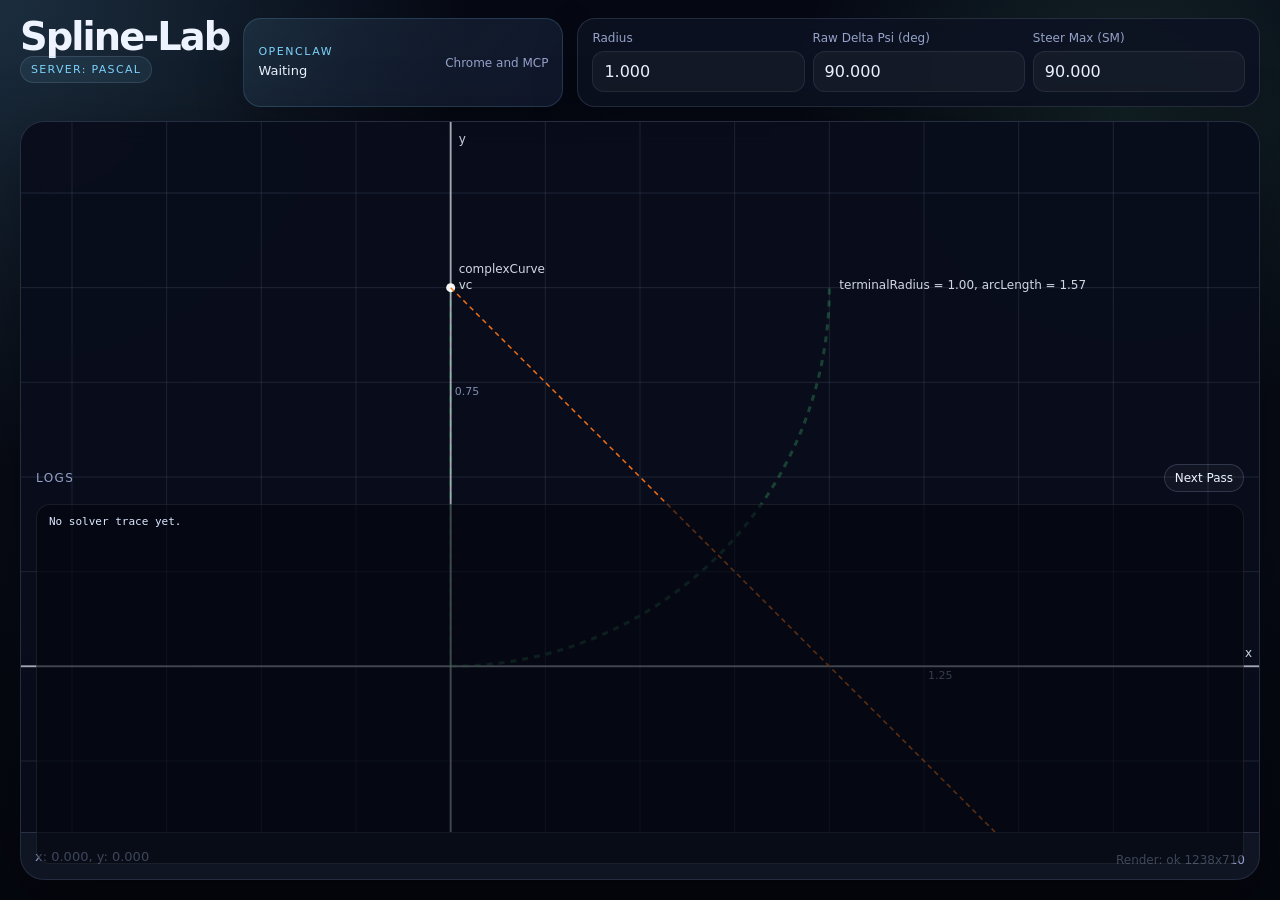
==== commit 77675846: "Move starter seed logic into Delphi" ====
--- a/spline-lab.html
+++ b/spline-lab.html
@@ -748,9 +748,7 @@
       radiusIndex: 0,
       radiusValue: SEED_LOOKUP_FIXED_RADIUS,
       steerMaxDegrees: SEED_LOOKUP_STEER_MAX_DEGREES,
-      entries: new Map(),
-      starterSeeds: [],
-      starterSeedGrid: []
+      entries: new Map()
     };
 
     const state = loadState() ?? createDefaultState();
@@ -3866,7 +3864,6 @@
         pExitCode: pass?.exitCode ?? solution?.exitCode ?? null
       };
       seedLookupState.entries.set(getSeedLookupCellKey(radiusIndex, seedLookupState.stepIndex, seedLookupState.rawPsiDegrees), entry);
-      refreshStarterSeedArray();
       return entry;
     }
 
@@ -3886,303 +3883,7 @@
       return nearest;
     }
 
-    function getSeedLookupEntriesSorted() {
-      return Array.from(seedLookupState.entries.values())
-        .filter((entry) => Number.isFinite(Number(entry?.stepIndex)) && Number.isFinite(Number(entry?.radiusIndex)))
-        .sort((left, right) => (Number(left.radiusIndex) - Number(right.radiusIndex)) || (Number(left.stepIndex) - Number(right.stepIndex)));
-    }
-
-    function getSeedLookupEntriesForRadiusIndex(radiusIndex) {
-      return getSeedLookupEntriesSorted().filter((entry) => Number(entry.radiusIndex) === Number(radiusIndex));
-    }
-
-    function isStableSeedLookupEntry(entry) {
-      return Number(entry?.pExitCode) === 3 && Number(entry?.aExitCode) === 0;
-    }
-
-    function fitRawPsiTrendSeed(entries, targetRawPsiDegrees, key) {
-      const points = entries
-        .map((entry) => ({
-          x: Number(entry?.rawPsiDegrees),
-          y: Number(entry?.[key])
-        }))
-        .filter((point) => Number.isFinite(point.x) && Number.isFinite(point.y));
-
-      if (!points.length) {
-        return NaN;
-      }
-      if (points.length === 1) {
-        return points[0].y;
-      }
-
-      let sumX = 0;
-      let sumY = 0;
-      let sumXX = 0;
-      let sumXY = 0;
-      points.forEach((point) => {
-        sumX += point.x;
-        sumY += point.y;
-        sumXX += point.x * point.x;
-        sumXY += point.x * point.y;
-      });
-      const count = points.length;
-      const denominator = (count * sumXX) - (sumX * sumX);
-      if (Math.abs(denominator) > 1e-12) {
-        const slope = ((count * sumXY) - (sumX * sumY)) / denominator;
-        const intercept = (sumY - (slope * sumX)) / count;
-        const estimated = intercept + (slope * targetRawPsiDegrees);
-        return Number.isFinite(estimated) ? estimated : points[points.length - 1].y;
-      }
-
-      const first = points[0];
-      const last = points[points.length - 1];
-      const deltaX = last.x - first.x;
-      if (Math.abs(deltaX) > 1e-12) {
-        const estimated = last.y + (((last.y - first.y) / deltaX) * (targetRawPsiDegrees - last.x));
-        return Number.isFinite(estimated) ? estimated : last.y;
-      }
-      return last.y;
-    }
-
-    function estimateSeedLookupEntryForStep(stepIndex, rawPsiDegrees) {
-      const fallback = {
-        swtd: SEED_LOOKUP_BOOTSTRAP_ENTRY.swtd,
-        desStrAng: SEED_LOOKUP_BOOTSTRAP_ENTRY.desStrAng
-      };
-      const numericStepIndex = Math.max(0, Math.trunc(Number(stepIndex) || 0));
-      const targetRawPsiDegrees = Number.isFinite(Number(rawPsiDegrees))
-        ? Number(rawPsiDegrees)
-        : Number(SEED_LOOKUP_RAW_PSI_AXIS[numericStepIndex] ?? SEED_LOOKUP_BOOTSTRAP_ENTRY.rawPsiDegrees);
-      const activeRadiusIndex = Number.isFinite(Number(seedLookupState.radiusIndex))
-        ? Number(seedLookupState.radiusIndex)
-        : getSeedLookupRadiusIndex(SEED_LOOKUP_FIXED_RADIUS);
-      const priorEntries = getSeedLookupEntriesForRadiusIndex(activeRadiusIndex)
-        .filter((entry) => Number(entry.stepIndex) < numericStepIndex);
-      const stableEntries = priorEntries.filter(isStableSeedLookupEntry);
-      const history = (stableEntries.length >= 2 ? stableEntries : priorEntries)
-        .filter((entry) => Number.isFinite(Number(entry?.rawPsiDegrees)) && Number.isFinite(Number(entry?.swtd)) && Number.isFinite(Number(entry?.desStrAng)));
-      const recentHistory = history.slice(-4);
-
-      if (recentHistory.length >= 2) {
-        const predictedSwtd = fitRawPsiTrendSeed(recentHistory, targetRawPsiDegrees, "swtd");
-        const predictedDesStrAng = fitRawPsiTrendSeed(recentHistory, targetRawPsiDegrees, "desStrAng");
-        if (Number.isFinite(predictedSwtd) && Number.isFinite(predictedDesStrAng)) {
-          return {
-            swtd: limitSwtdMinimum(predictedSwtd),
-            desStrAng: boundDesStrAngSeed(predictedDesStrAng, degToRad(SEED_LOOKUP_STEER_MAX_DEGREES))
-          };
-        }
-      }
-
-      if (!recentHistory.length) {
-        return getPriorProfileStarterSeed(
-          targetRawPsiDegrees,
-          SEED_LOOKUP_BOOTSTRAP_ENTRY,
-          SEED_SWEEP_RADIUS_AXIS[activeRadiusIndex] ?? SEED_LOOKUP_FIXED_RADIUS
-        );
-      }
-
-      if (recentHistory.length === 1) {
-        const only = recentHistory[0];
-        return {
-          swtd: limitSwtdMinimum(Number(only.swtd)),
-          desStrAng: boundDesStrAngSeed(Number(only.desStrAng), degToRad(SEED_LOOKUP_STEER_MAX_DEGREES))
-        };
-      }
-
-      return {
-        swtd: limitSwtdMinimum(fallback.swtd),
-        desStrAng: boundDesStrAngSeed(fallback.desStrAng, degToRad(SEED_LOOKUP_STEER_MAX_DEGREES))
-      };
-    }
-
-    function getStarterSeedHistoryEntries(stepIndex) {
-      const entries = getSeedLookupEntriesSorted();
-      return entries.filter((entry) => Number(entry.stepIndex) < stepIndex);
-    }
-
-    function clampStarterSeedValues(seed, previousSeed, steerMaxRad = degToRad(SEED_LOOKUP_STEER_MAX_DEGREES)) {
-      const priorSwtd = Number(previousSeed?.swtd);
-      const priorDesStrAng = Number(previousSeed?.desStrAng);
-      const targetSwtd = Number(seed?.swtd);
-      const targetDesStrAng = Number(seed?.desStrAng);
-      const swtdFloor = Number.isFinite(priorSwtd) && priorSwtd > 0 ? priorSwtd * 0.7 : SWTD_MIN;
-      const swtdCeil = Number.isFinite(priorSwtd) && priorSwtd > 0 ? priorSwtd * 1.4 : Number.MAX_SAFE_INTEGER;
-      const desStrAngDelta = Number.isFinite(priorDesStrAng)
-        ? Math.max(degToRad(5), Math.abs(priorDesStrAng) * 0.25)
-        : Number.MAX_SAFE_INTEGER;
-      const swtd = Number.isFinite(targetSwtd) ? limitSwtdMinimum(clamp(targetSwtd, swtdFloor, swtdCeil)) : limitSwtdMinimum(priorSwtd);
-      const boundedDesStrAng = Number.isFinite(targetDesStrAng)
-        ? clamp(targetDesStrAng, Number.isFinite(priorDesStrAng) ? priorDesStrAng - desStrAngDelta : -steerMaxRad, Number.isFinite(priorDesStrAng) ? priorDesStrAng + desStrAngDelta : steerMaxRad)
-        : priorDesStrAng;
-      return {
-        ...(seed && typeof seed === "object" ? seed : null),
-        swtd,
-        desStrAng: boundDesStrAngSeed(Number.isFinite(boundedDesStrAng) ? boundedDesStrAng : SEED_LOOKUP_BOOTSTRAP_ENTRY.desStrAng, steerMaxRad)
-      };
-    }
-
-    function getPriorProfileStarterSeed(rawPsiDegrees, previousSeed = SEED_LOOKUP_BOOTSTRAP_ENTRY, radiusValue = SEED_LOOKUP_FIXED_RADIUS) {
-      const spanDegrees = Math.max(1e-9, SEED_LOOKUP_RAW_PSI_MAX_DEGREES - SEED_LOOKUP_RAW_PSI_MIN_DEGREES);
-      const normalized = clamp((SEED_LOOKUP_RAW_PSI_MAX_DEGREES - Number(rawPsiDegrees)) / spanDegrees, 0, 1);
-      const eased = normalized * normalized * (3 - (2 * normalized));
-      const radiusMagnitude = Math.max(SWTD_MIN, Math.abs(Number(radiusValue) || 0));
-      const radiusScale = clamp(Math.pow(radiusMagnitude / SEED_LOOKUP_FIXED_RADIUS, 0.35), 0.5, 3);
-      const desScale = clamp(0.92 + ((radiusScale - 1) * 0.06), 0.84, 1.08);
-      const swtdTerminal = SEED_LOOKUP_BOOTSTRAP_ENTRY.swtd * 0.93 * radiusScale;
-      const desStrAngTerminal = SEED_LOOKUP_BOOTSTRAP_ENTRY.desStrAng * desScale;
-      return clampStarterSeedValues(
-        {
-          kind: "swtd",
-          swtd: SEED_LOOKUP_BOOTSTRAP_ENTRY.swtd + ((swtdTerminal - SEED_LOOKUP_BOOTSTRAP_ENTRY.swtd) * eased),
-          desStrAng: SEED_LOOKUP_BOOTSTRAP_ENTRY.desStrAng + ((desStrAngTerminal - SEED_LOOKUP_BOOTSTRAP_ENTRY.desStrAng) * eased)
-        },
-        previousSeed,
-        degToRad(SEED_LOOKUP_STEER_MAX_DEGREES)
-      );
-    }
-
-    function blendStarterSeedPredictions(predictions, fallbackSeed, previousSeed, steerMaxRad) {
-      const usable = predictions.filter((prediction) => prediction && Number.isFinite(Number(prediction.value)));
-      if (!usable.length) {
-        return clampStarterSeedValues(fallbackSeed, previousSeed, steerMaxRad);
-      }
-      let weightedSum = 0;
-      let weightSum = 0;
-      usable.forEach((prediction) => {
-        const weight = Math.max(0, Number(prediction.weight) || 0);
-        if (!weight) return;
-        weightedSum += Number(prediction.value) * weight;
-        weightSum += weight;
-      });
-      const blended = weightSum > 0 ? weightedSum / weightSum : usable[0].value;
-      return clampStarterSeedValues({ ...fallbackSeed, [fallbackSeed.kind]: blended }, previousSeed, steerMaxRad);
-    }
-
-    function buildStarterSeedEntry(stepIndex, rawPsiDegrees, radiusValue, radiusIndex, historyEntries, previousSeed) {
-      const fixedRadiusIndex = getSeedLookupRadiusIndex(SEED_LOOKUP_FIXED_RADIUS);
-      if (radiusIndex === fixedRadiusIndex && Math.abs(Number(rawPsiDegrees) - SEED_LOOKUP_BOOTSTRAP_ENTRY.rawPsiDegrees) < 1e-12) {
-        return {
-          stepIndex,
-          radiusIndex,
-          radius: Number(radiusValue) || SEED_LOOKUP_FIXED_RADIUS,
-          radiusAxisValue: Number(radiusValue) || SEED_LOOKUP_FIXED_RADIUS,
-          rawPsiDegrees: SEED_LOOKUP_BOOTSTRAP_ENTRY.rawPsiDegrees,
-          swtd: SEED_LOOKUP_BOOTSTRAP_ENTRY.swtd,
-          desStrAng: SEED_LOOKUP_BOOTSTRAP_ENTRY.desStrAng,
-          source: "bootstrap",
-          confidence: 1,
-          historyCount: Array.isArray(historyEntries) ? historyEntries.length : 0
-        };
-      }
-
-      const priorHistory = Array.isArray(historyEntries) ? historyEntries : [];
-      const stableHistory = priorHistory.filter(isStableSeedLookupEntry);
-      const trendHistory = (stableHistory.length >= 2 ? stableHistory : priorHistory)
-        .filter((entry) => Number.isFinite(Number(entry?.rawPsiDegrees)) && Number.isFinite(Number(entry?.swtd)) && Number.isFinite(Number(entry?.desStrAng)));
-      const recentTrendHistory = trendHistory.slice(-4);
-      const steerMaxRad = degToRad(SEED_LOOKUP_STEER_MAX_DEGREES);
-      const fallbackSeed = {
-        kind: "swtd",
-        swtd: Number(previousSeed?.swtd) || SEED_LOOKUP_BOOTSTRAP_ENTRY.swtd,
-        desStrAng: Number(previousSeed?.desStrAng) || SEED_LOOKUP_BOOTSTRAP_ENTRY.desStrAng
-      };
-
-      if (!trendHistory.length) {
-        return {
-          ...getPriorProfileStarterSeed(rawPsiDegrees, previousSeed, radiusValue),
-          stepIndex,
-          radiusIndex,
-          radius: Number(radiusValue) || SEED_LOOKUP_FIXED_RADIUS,
-          radiusAxisValue: Number(radiusValue) || SEED_LOOKUP_FIXED_RADIUS,
-          rawPsiDegrees,
-          source: "prior-profile",
-          confidence: 0.45,
-          historyCount: 0
-        };
-      }
-
-      const localSwtd = recentTrendHistory.length >= 2
-        ? fitRawPsiTrendSeed(recentTrendHistory, rawPsiDegrees, "swtd")
-        : NaN;
-      const localDesStrAng = recentTrendHistory.length >= 2
-        ? fitRawPsiTrendSeed(recentTrendHistory, rawPsiDegrees, "desStrAng")
-        : NaN;
-      const globalSwtd = trendHistory.length >= 2
-        ? fitRawPsiTrendSeed(trendHistory, rawPsiDegrees, "swtd")
-        : NaN;
-      const globalDesStrAng = trendHistory.length >= 2
-        ? fitRawPsiTrendSeed(trendHistory, rawPsiDegrees, "desStrAng")
-        : NaN;
-      const carrySwtd = Number(previousSeed?.swtd);
-      const carryDesStrAng = Number(previousSeed?.desStrAng);
-      const localWeight = recentTrendHistory.length >= 3 ? 0.55 : 0.4;
-      const globalWeight = trendHistory.length >= 4 ? 0.2 : 0.1;
-      const carryWeight = 1 - localWeight - globalWeight;
-      const swtdPrediction = blendStarterSeedPredictions([
-        { value: localSwtd, weight: localWeight },
-        { value: globalSwtd, weight: globalWeight },
-        { value: carrySwtd, weight: carryWeight }
-      ], { ...fallbackSeed, kind: "swtd" }, previousSeed, steerMaxRad);
-      const desStrAngPrediction = blendStarterSeedPredictions([
-        { value: localDesStrAng, weight: localWeight },
-        { value: globalDesStrAng, weight: globalWeight },
-        { value: carryDesStrAng, weight: carryWeight }
-      ], { ...fallbackSeed, kind: "desStrAng" }, previousSeed, steerMaxRad);
-      const confidence = clamp(
-        0.35
-          + (recentTrendHistory.length * 0.12)
-          + (stableHistory.length * 0.04),
-        0.35,
-        0.96
-      );
-
-      return {
-        stepIndex,
-        radiusIndex,
-        radius: Number(radiusValue) || SEED_LOOKUP_FIXED_RADIUS,
-        radiusAxisValue: Number(radiusValue) || SEED_LOOKUP_FIXED_RADIUS,
-        rawPsiDegrees,
-        swtd: swtdPrediction.swtd,
-        desStrAng: desStrAngPrediction.desStrAng,
-        source: recentTrendHistory.length >= 2
-          ? (stableHistory.length >= 2 ? "stable-hybrid" : "hybrid")
-          : "carry-forward",
-        confidence,
-        historyCount: trendHistory.length
-      };
-    }
-
-    function buildStarterSeedGrid(historyEntries = getSeedLookupEntriesSorted()) {
-      const starterSeedGrid = [];
-      const normalizedHistory = Array.isArray(historyEntries)
-        ? historyEntries.filter((entry) => Number.isFinite(Number(entry?.stepIndex)) && Number.isFinite(Number(entry?.rawPsiDegrees)) && Number.isFinite(Number(entry?.radiusIndex)))
-        : [];
-      for (let radiusIndex = 0; radiusIndex < SEED_SWEEP_RADIUS_AXIS.length; radiusIndex += 1) {
-        const radiusValue = SEED_SWEEP_RADIUS_AXIS[radiusIndex];
-        const radiusHistory = normalizedHistory.filter((entry) => Number(entry.radiusIndex) === radiusIndex);
-        const starterSeeds = [];
-        let previousSeed = null;
-        for (let index = 0; index < SEED_LOOKUP_RAW_PSI_AXIS.length; index += 1) {
-          const rawPsiDegrees = SEED_LOOKUP_RAW_PSI_AXIS[index];
-          const historyForStep = radiusHistory.filter((entry) => Number(entry.stepIndex) < index);
-          const starterSeed = buildStarterSeedEntry(
-            index,
-            rawPsiDegrees,
-            radiusValue,
-            radiusIndex,
-            historyForStep,
-            previousSeed || getPriorProfileStarterSeed(rawPsiDegrees, SEED_LOOKUP_BOOTSTRAP_ENTRY, radiusValue)
-          );
-          starterSeeds.push(starterSeed);
-          previousSeed = starterSeed;
-        }
-        starterSeedGrid.push(starterSeeds);
-      }
-      return starterSeedGrid;
-    }
-
-    function normalizeStarterSeedCell(cell) {
+    function normalizeSeedResponseCell(cell) {
       if (!cell || typeof cell !== "object") {
         return null;
       }
@@ -4199,137 +3900,33 @@
       };
     }
 
-    function normalizeStarterSeedGrid(grid) {
-      if (!Array.isArray(grid)) {
-        return null;
-      }
-      return grid.map((row) => Array.isArray(row) ? row.map(normalizeStarterSeedCell).filter(Boolean) : []);
-    }
-
-    function loadStarterSeedGridFromServer() {
-      try {
-        const xhr = new XMLHttpRequest();
-        xhr.open("GET", "/api/starter-seeds", false);
-        xhr.send(null);
-        if (xhr.status < 200 || xhr.status >= 300) {
-          return null;
-        }
-        const payload = JSON.parse(xhr.responseText || "{}");
-        return normalizeStarterSeedGrid(payload?.starterSeedGrid);
-      } catch {
-        return null;
-      }
-    }
-
-    function refreshStarterSeedArray() {
-      const useLocalRefinement = seedLookupState.entries.size > 0;
-      seedLookupState.starterSeedGrid = useLocalRefinement
-        ? buildStarterSeedGrid()
-        : (loadStarterSeedGridFromServer() || buildStarterSeedGrid());
-      const fixedRadiusIndex = getSeedLookupRadiusIndex(SEED_LOOKUP_FIXED_RADIUS);
-      seedLookupState.radiusIndex = fixedRadiusIndex;
-      seedLookupState.radiusValue = SEED_SWEEP_RADIUS_AXIS[fixedRadiusIndex] ?? SEED_LOOKUP_FIXED_RADIUS;
-      seedLookupState.starterSeeds = seedLookupState.starterSeedGrid[fixedRadiusIndex] || [];
-      return seedLookupState.starterSeeds;
-    }
-
-    function getStarterSeedGridCell(radiusIndex, stepIndex) {
-      return seedLookupState.starterSeedGrid?.[radiusIndex]?.[stepIndex] || null;
-    }
-
-    function interpolateSeedValues(c00, c10, c01, c11, radiusMix, psiMix, key) {
-      const v00 = Number(c00?.[key]);
-      const v10 = Number(c10?.[key]);
-      const v01 = Number(c01?.[key]);
-      const v11 = Number(c11?.[key]);
-      if ([v00, v10, v01, v11].every(Number.isFinite)) {
-        return ((1 - radiusMix) * (1 - psiMix) * v00)
-          + (radiusMix * (1 - psiMix) * v10)
-          + ((1 - radiusMix) * psiMix * v01)
-          + (radiusMix * psiMix * v11);
-      }
-      const available = [
-        { value: v00, weight: (1 - radiusMix) * (1 - psiMix), seed: c00 },
-        { value: v10, weight: radiusMix * (1 - psiMix), seed: c10 },
-        { value: v01, weight: (1 - radiusMix) * psiMix, seed: c01 },
-        { value: v11, weight: radiusMix * psiMix, seed: c11 }
-      ].filter((item) => Number.isFinite(item.value) && item.weight > 0);
-      if (!available.length) {
-        return NaN;
-      }
-      let weightedSum = 0;
-      let weightSum = 0;
-      available.forEach((item) => {
-        weightedSum += item.value * item.weight;
-        weightSum += item.weight;
-      });
-      return weightSum > 0 ? weightedSum / weightSum : available[0].value;
-    }
-
-    function getStarterSeedForRequest(radius, rawPsiDegrees, steerMaxDegrees = SEED_LOOKUP_STEER_MAX_DEGREES) {
-      if (!seedLookupState.starterSeedGrid.length) {
-        refreshStarterSeedArray();
-      }
+    function requestSeedFromDelphi(radius, rawPsiDegrees, steerMaxDegrees = SEED_LOOKUP_STEER_MAX_DEGREES) {
       const radiusValue = Math.abs(Number(radius) || 0) || SEED_LOOKUP_FIXED_RADIUS;
       const rawPsiValue = Number.isFinite(Number(rawPsiDegrees))
         ? Number(rawPsiDegrees)
         : seedLookupState.rawPsiDegrees;
-      const radiusBounds = getBoundingAxisIndices(SEED_SWEEP_RADIUS_AXIS, radiusValue);
-      const psiBounds = getBoundingAxisIndices(SEED_LOOKUP_RAW_PSI_AXIS, rawPsiValue);
-      const c00 = getStarterSeedGridCell(radiusBounds.lowerIndex, psiBounds.lowerIndex);
-      const c10 = getStarterSeedGridCell(radiusBounds.upperIndex, psiBounds.lowerIndex);
-      const c01 = getStarterSeedGridCell(radiusBounds.lowerIndex, psiBounds.upperIndex);
-      const c11 = getStarterSeedGridCell(radiusBounds.upperIndex, psiBounds.upperIndex);
-      const exactRadius = radiusBounds.lowerIndex === radiusBounds.upperIndex;
-      const exactPsi = psiBounds.lowerIndex === psiBounds.upperIndex;
-      const steerMaxRad = degToRad(steerMaxDegrees);
-      const previousSeed = c00 || c10 || c01 || c11 || SEED_LOOKUP_BOOTSTRAP_ENTRY;
-
-      if (exactRadius && exactPsi && c00) {
-        return clampStarterSeedValues(
-          {
-            ...c00,
+      const params = new URLSearchParams({
+        radius: String(radiusValue),
+        rawPsiDegrees: String(rawPsiValue),
+        steerMaxDegrees: String(steerMaxDegrees)
+      });
+      const xhr = new XMLHttpRequest();
+      xhr.open("GET", `/api/starter-seeds?${params.toString()}`, false);
+      xhr.send(null);
+      if (xhr.status >= 200 && xhr.status < 300) {
+        const payload = JSON.parse(xhr.responseText || "{}");
+        const seed = normalizeSeedResponseCell(payload?.starterSeed);
+        if (seed) {
+          return {
+            ...seed,
             radius: radiusValue,
             rawPsiDegrees: rawPsiValue,
-            source: c00.source || "grid-exact",
-            confidence: Number.isFinite(Number(c00.confidence)) ? Number(c00.confidence) : 1
-          },
-          previousSeed,
-          steerMaxRad
-        );
-      }
-
-      const interpolatedSwtd = interpolateSeedValues(c00, c10, c01, c11, radiusBounds.mix, psiBounds.mix, "swtd");
-      const interpolatedDesStrAng = interpolateSeedValues(c00, c10, c01, c11, radiusBounds.mix, psiBounds.mix, "desStrAng");
-      if (Number.isFinite(interpolatedSwtd) && Number.isFinite(interpolatedDesStrAng)) {
-        return clampStarterSeedValues(
-          {
-            kind: "swtd",
-            swtd: interpolatedSwtd,
-            desStrAng: interpolatedDesStrAng,
-            radius: radiusValue,
-            rawPsiDegrees: rawPsiValue,
-            stepIndex: psiBounds.lowerIndex,
-            source: "grid-bilinear",
-            confidence: 0.8
-          },
-          previousSeed,
-          steerMaxRad
-        );
-      }
-
-      const fallbackSeed = getPriorProfileStarterSeed(rawPsiValue, previousSeed, radiusValue);
-      return clampStarterSeedValues(
-        {
-          ...fallbackSeed,
-          radius: radiusValue,
-          rawPsiDegrees: rawPsiValue,
-          source: "grid-fallback",
-          confidence: 0.35
-        },
-        previousSeed,
-        steerMaxRad
-      );
+            source: seed.source || "server-starter-seed",
+            confidence: Number.isFinite(Number(seed.confidence)) ? Number(seed.confidence) : 1
+          };
+        }
+      }
+      throw new Error("starter-seeds lookup failed");
     }
 
     function hasNextSeedLookupRawPsiEntry() {
@@ -4757,11 +4354,12 @@
         return false;
       }
       storeCurrentSeedLookupEntry(simpleArcFullSolution || state.simpleArcTrace || state.simpleArcSolution);
-      refreshStarterSeedArray();
       const nextStepIndex = seedLookupState.stepIndex + 1;
       const nextRawPsiDegrees = SEED_LOOKUP_RAW_PSI_AXIS[nextStepIndex];
-      const seedEntry = seedLookupState.starterSeeds[nextStepIndex]
-        ?? estimateSeedLookupEntryForStep(nextStepIndex, nextRawPsiDegrees);
+      const seedEntry = requestSeedFromDelphi(SEED_LOOKUP_FIXED_RADIUS, nextRawPsiDegrees, SEED_LOOKUP_STEER_MAX_DEGREES);
+      if (!seedEntry) {
+        return false;
+      }
       const seedSwtd = limitSwtdMinimum(Number(seedEntry.swtd) * SEED_LOOKUP_INITIAL_SWTD_MULTIPLIER);
       const seedDesStrAng = boundDesStrAngSeed(Number(seedEntry.desStrAng), degToRad(SEED_LOOKUP_STEER_MAX_DEGREES));
       seedLookupState.stepIndex = nextStepIndex;
@@ -5744,7 +5342,6 @@
       const seededSlew = deriveHeadingRateFromDesStrAng(state.arc.desStrAng, state.ui.swtd);
       state.arc.slew = Number.isFinite(seededSlew) ? seededSlew : getInitialHrtSeed(undefined, state.ui.swtd);
       state.arc.length = getSimpleArcLength();
-      refreshStarterSeedArray();
     }
 
     window.SplineLabSeedSweep = {
@@ -5753,8 +5350,8 @@
       rawPsiAxis: SEED_SWEEP_RAW_PSI_AXIS.slice(),
       steerMaxDegrees: SEED_SWEEP_STEER_MAX_DEGREES,
       totalEntries: SEED_SWEEP_TOTAL_ENTRIES,
-      getStarterSeedForRequest: (radius, rawPsiDegrees, steerMaxDegrees) => getStarterSeedForRequest(radius, rawPsiDegrees, steerMaxDegrees),
-      solveStarterSeedRequest: (request = {}) => {
+      requestSeedFromDelphi: (radius, rawPsiDegrees, steerMaxDegrees) => requestSeedFromDelphi(radius, rawPsiDegrees, steerMaxDegrees),
+      solveSeedRequest: (request = {}) => {
         const radius = Number.isFinite(Number(request.radius)) ? Number(request.radius) : SEED_LOOKUP_FIXED_RADIUS;
         const rawPsiDegrees = Number.isFinite(Number(request.rawPsiDegrees)) ? Number(request.rawPsiDegrees) : SEED_LOOKUP_RAW_PSI_MIN_DEGREES;
         const steerMaxDegrees = Number.isFinite(Number(request.steerMaxDegrees))
@@ -5787,13 +5384,13 @@
         const steerMaxDegrees = Number.isFinite(Number(entry.steerMaxDegrees))
           ? Number(entry.steerMaxDegrees)
           : SEED_SWEEP_STEER_MAX_DEGREES;
-        const starterSeed = getStarterSeedForRequest(radius, rawPsiDegrees, steerMaxDegrees);
+        const seedResponse = requestSeedFromDelphi(radius, rawPsiDegrees, steerMaxDegrees);
         const deltaPsi = degToRad(Number.isFinite(rawPsiDegrees) ? rawPsiDegrees : SEED_LOOKUP_RAW_PSI_MIN_DEGREES);
         const seedSwtd = limitSwtdMinimum(Number.isFinite(Number(entry.seedSwtd))
           ? Number(entry.seedSwtd)
           : (Number.isFinite(Number(entry.swtd))
             ? Number(entry.swtd)
-            : Number(starterSeed.swtd)));
+            : Number(seedResponse.swtd)));
         const fallbackArc = {
           radius: Number.isFinite(radius) ? radius : SEED_LOOKUP_FIXED_RADIUS,
           deltaPsi,
@@ -5805,7 +5402,7 @@
           ? Number(entry.seedDesStrAng)
           : (Number.isFinite(Number(entry.desStrAng))
             ? Number(entry.desStrAng)
-            : Number(starterSeed.desStrAng));
+            : Number(seedResponse.desStrAng));
         const seedDesStrAng = boundDesStrAngSeed(seedDesStrAngInput, degToRad(steerMaxDegrees));
         const seedSlewDerived = deriveHeadingRateFromDesStrAng(seedDesStrAng, seedSwtd);
         const seedSlew = Number.isFinite(seedSlewDerived)
@@ -6282,7 +5879,6 @@
       state.Vehicles[0] = createAnchorVehicle(getSolverInitialSl(state.simpleArcSolution));
       state.ui.vehicle = true;
       refreshDerivedSelectorState();
-      refreshStarterSeedArray();
       if (SEED_LOOKUP_BOOTSTRAP_MODE) {
         arcRadiusInput.disabled = true;
         arcAngleInput.disabled = true;
